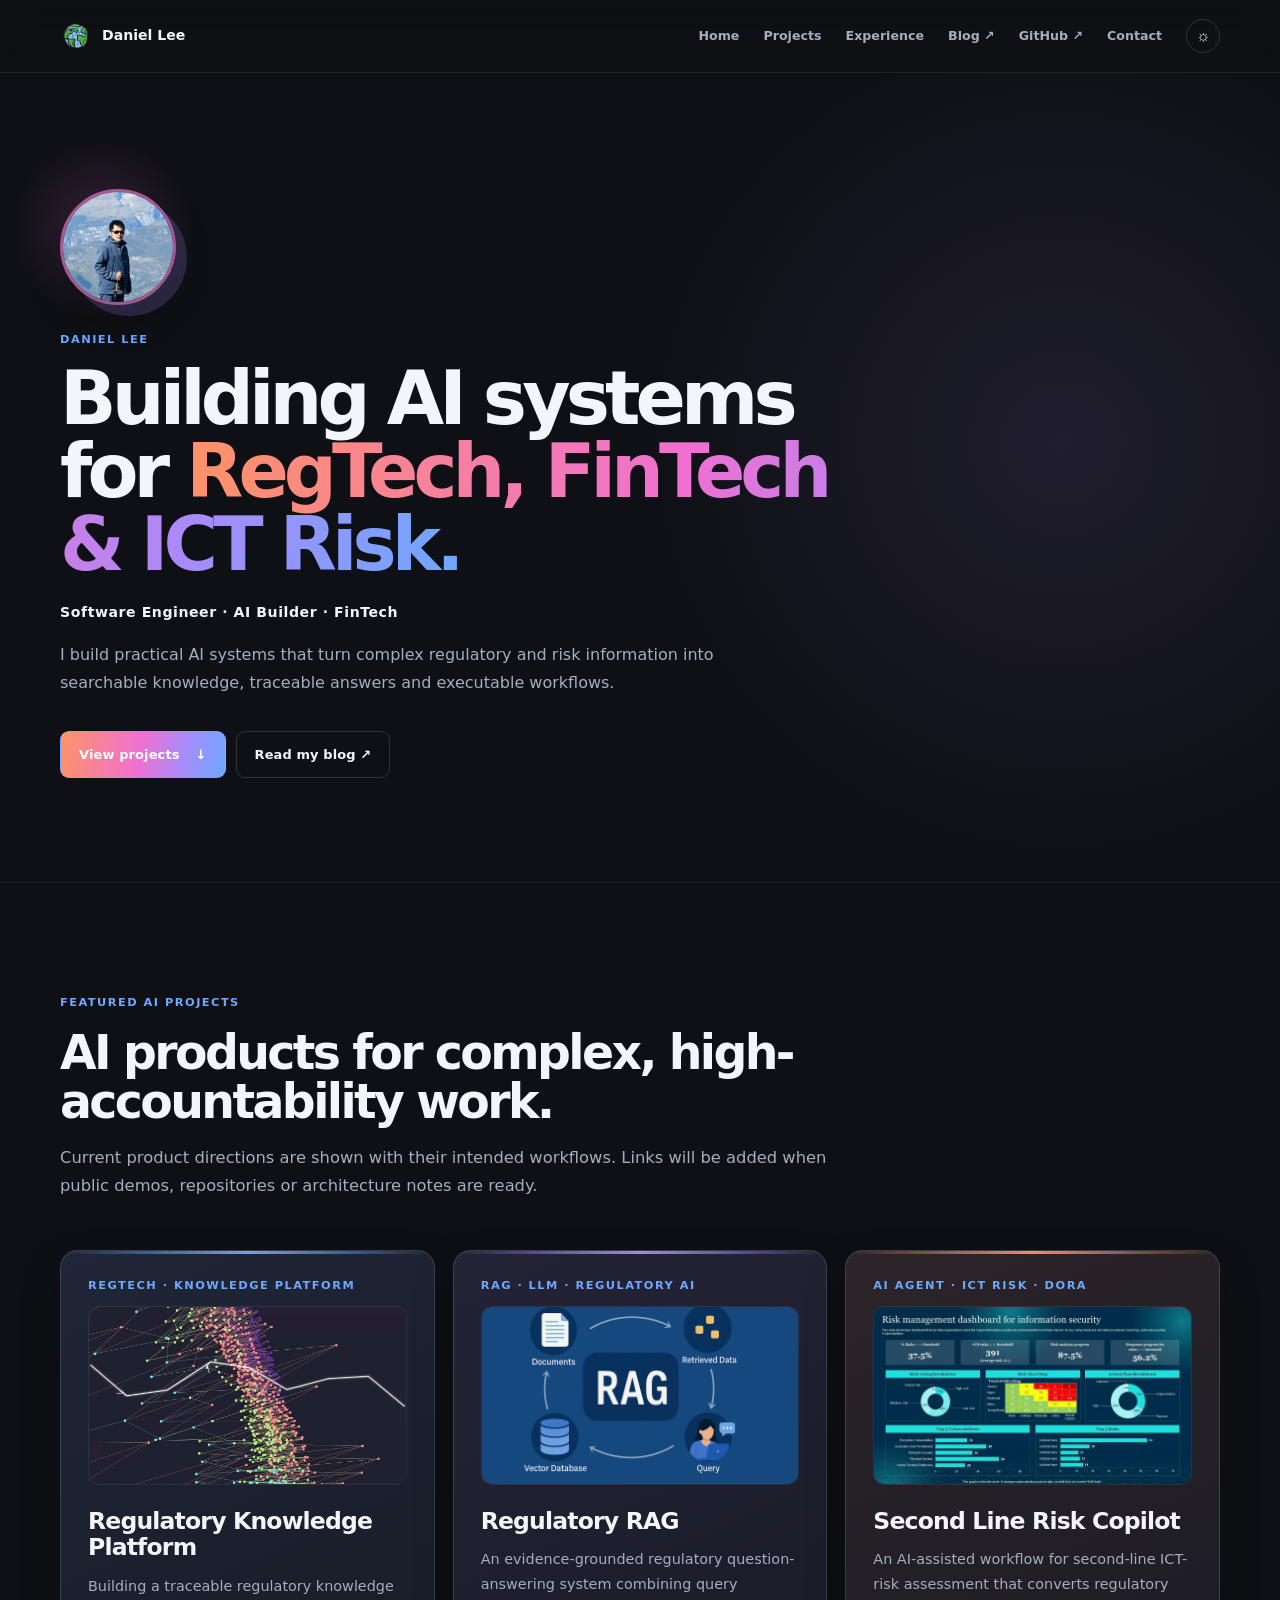
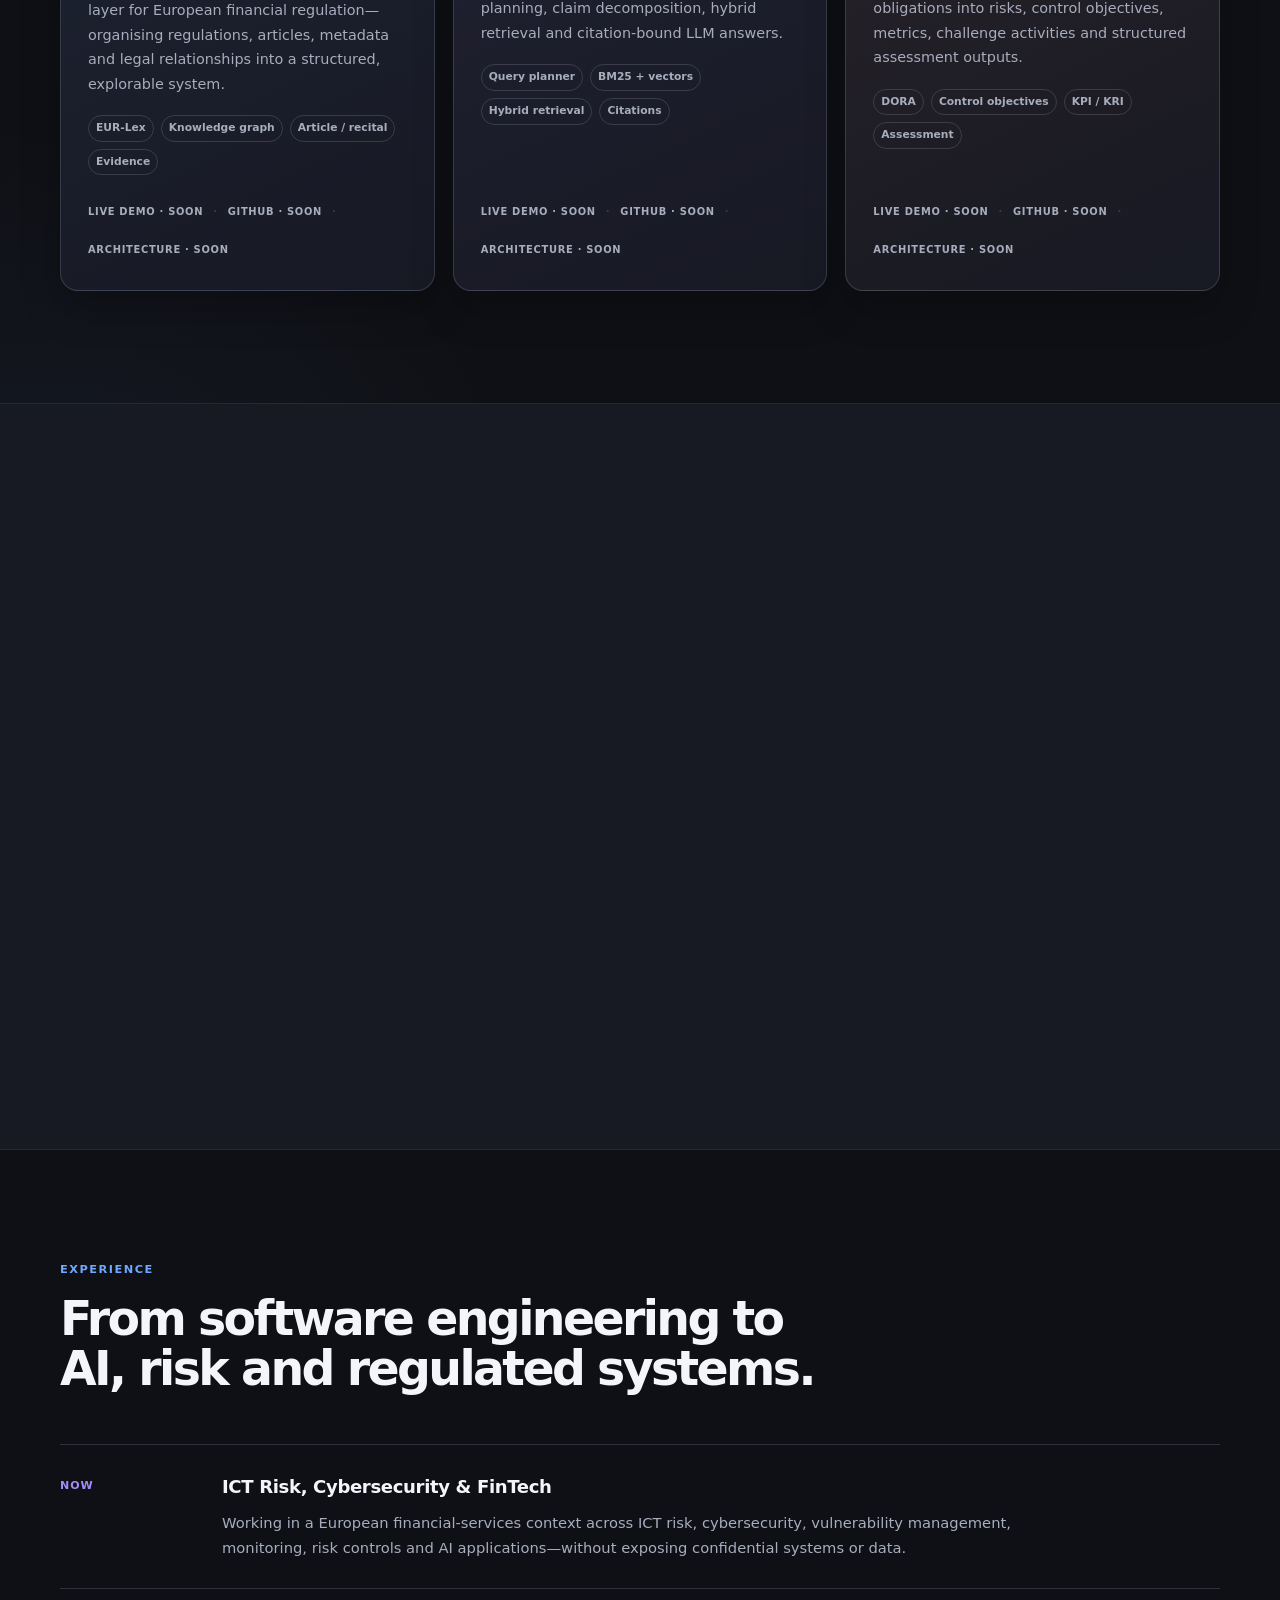
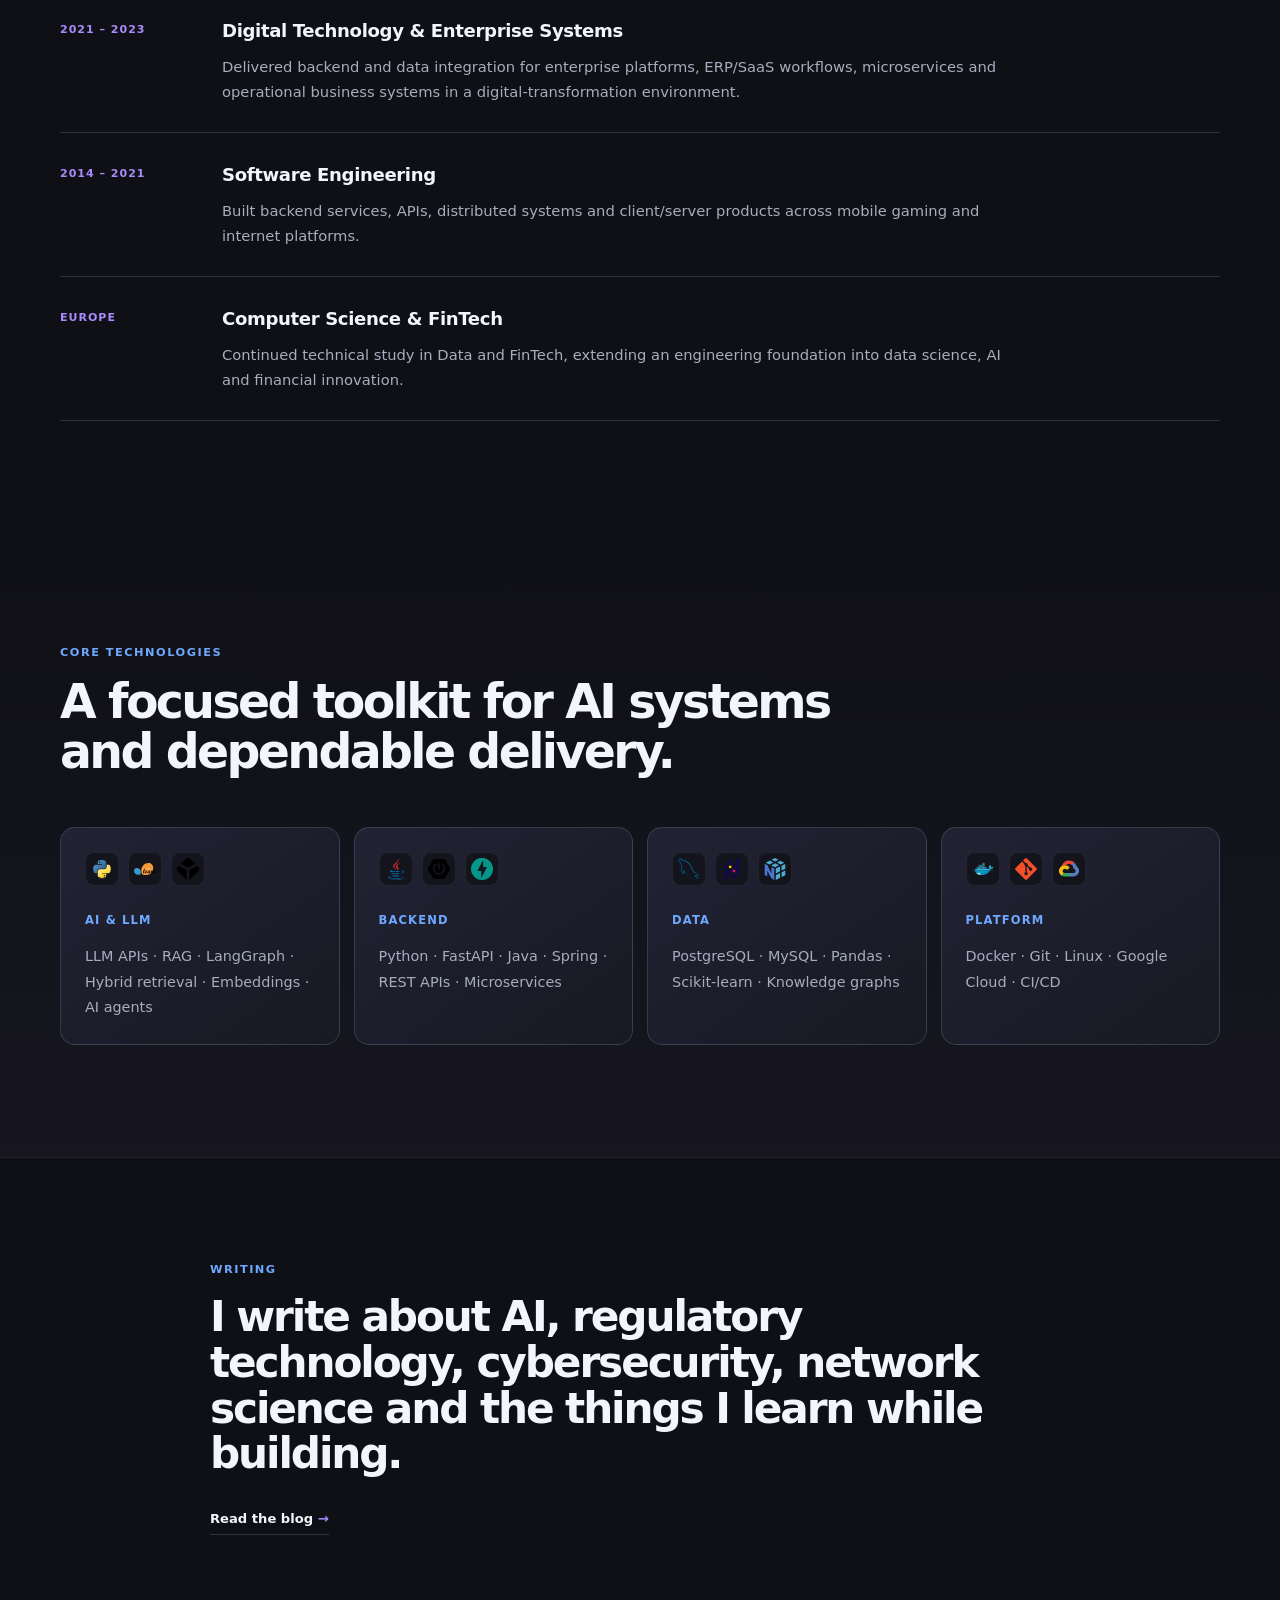
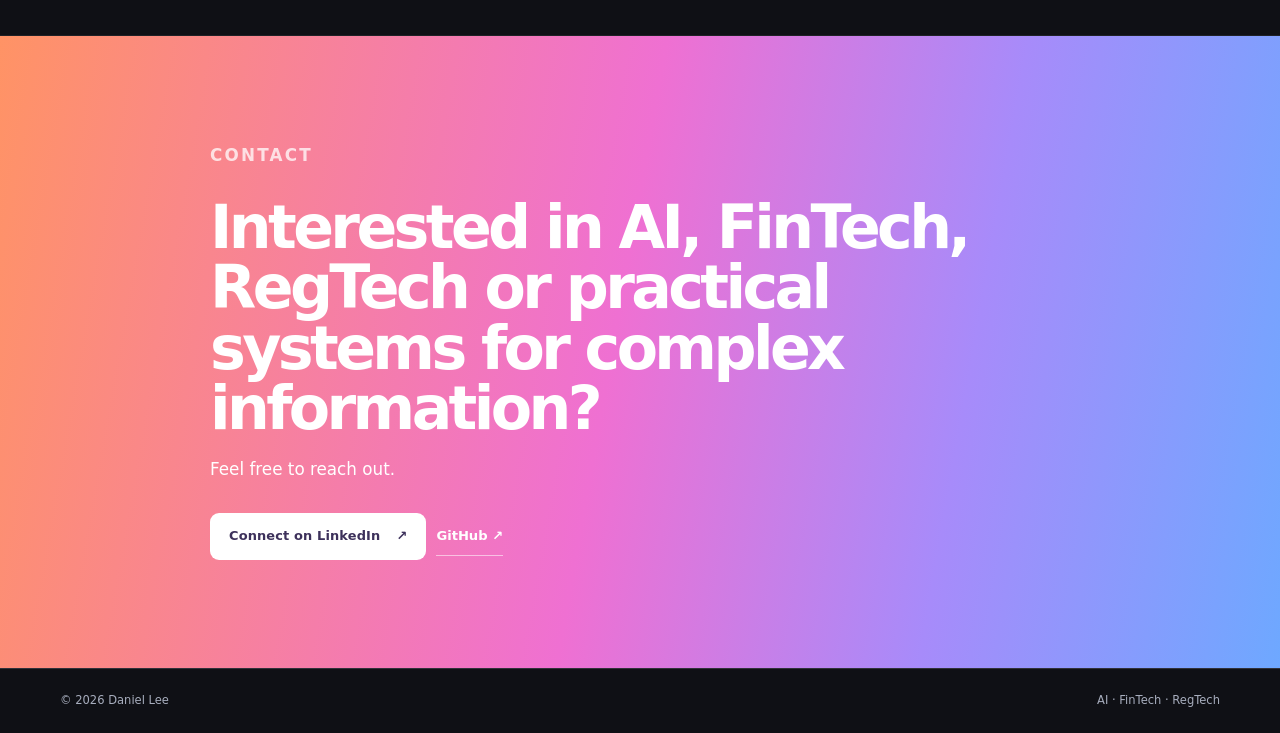
==== index.html @ 57fdf3f2 "init" ====
<!DOCTYPE html>
<html lang="en">
  <head>
    <meta charset="UTF-8" />
    <meta name="viewport" content="width=device-width, initial-scale=1.0" />
    <meta name="description" content="Daniel Lee is a software engineer building practical AI systems for FinTech, regulatory technology and ICT risk." />
    <meta property="og:title" content="Daniel Lee — AI · FinTech · RegTech" />
    <meta property="og:description" content="Practical AI systems, regulatory knowledge and ICT-risk workflows." />
    <meta property="og:type" content="website" />
    <title>Daniel Lee — AI · FinTech · RegTech</title>
    <link rel="stylesheet" href="style.css" />
  </head>
  <body>
    <header class="site-nav">
      <div class="container nav-inner">
        <a class="brand" href="#home" aria-label="Daniel Lee — home"><img src="assets/logo.svg" alt="Daniel Lee" /><span>Daniel Lee</span></a>
        <button class="nav-toggle" id="navToggle" aria-label="Toggle navigation" aria-expanded="false"><span></span><span></span><span></span></button>
        <nav class="site-links" id="siteNav" aria-label="Main navigation">
          <a href="#home">Home</a><a href="#projects">Projects</a><a href="#experience">Experience</a><a href="https://liyouqi.github.io/" target="_blank" rel="noopener">Blog ↗</a><a href="https://github.com/liyouqi" target="_blank" rel="noopener">GitHub ↗</a><a href="#contact">Contact</a>
        </nav>
        <button id="themeToggle" aria-label="Switch to light theme" title="Switch theme">☼</button>
      </div>
    </header>

    <main>
      <section id="home" class="hero section">
        <div class="container hero-grid reveal">
          <div class="hero-copy">
            <img class="profile-photo" src="assets/avatar.jpg" alt="Portrait of Daniel Lee" />
            <p class="eyebrow">Daniel Lee</p>
            <h1>Building AI systems for <span>RegTech, FinTech &amp; ICT Risk.</span></h1>
            <p class="hero-role">Software Engineer · AI Builder · FinTech</p>
            <p class="lede">I build practical AI systems that turn complex regulatory and risk information into searchable knowledge, traceable answers and executable workflows.</p>
            <div class="cta"><a class="btn primary" href="#projects">View projects <span>↓</span></a><a class="btn secondary" href="https://liyouqi.github.io/" target="_blank" rel="noopener">Read my blog ↗</a></div>
          </div>
        </div>
      </section>

      <section id="projects" class="section featured-section">
        <div class="container reveal">
          <div class="section-heading">
            <p class="kicker">Featured AI projects</p>
            <h2>AI products for complex, high-accountability work.</h2>
            <p>Current product directions are shown with their intended workflows. Links will be added when public demos, repositories or architecture notes are ready.</p>
          </div>
          <div class="featured-grid">
            <article class="feature-card platform-card">
              <div class="card-meta">RegTech · Knowledge platform</div>
              <img class="feature-cover" src="assets/projects/knowledgegraph1.jpg" alt="Network visualisation for a regulatory knowledge graph" />
              <h3>Regulatory Knowledge Platform</h3>
              <p>Building a traceable regulatory knowledge layer for European financial regulation—organising regulations, articles, metadata and legal relationships into a structured, explorable system.</p>
              <ul class="tag-list"><li>EUR-Lex</li><li>Knowledge graph</li><li>Article / recital</li><li>Evidence</li></ul>
              <div class="project-actions"><span class="project-button disabled">Live demo · soon</span><span class="project-button disabled">GitHub · soon</span><span class="project-button disabled">Architecture · soon</span></div>
            </article>
            <article class="feature-card rag-card">
              <div class="card-meta">RAG · LLM · Regulatory AI</div>
              <img class="feature-cover" src="assets/projects/rag.png" alt="Retrieval-augmented generation workflow" />
              <h3>Regulatory RAG</h3>
              <p>An evidence-grounded regulatory question-answering system combining query planning, claim decomposition, hybrid retrieval and citation-bound LLM answers.</p>
              <ul class="tag-list"><li>Query planner</li><li>BM25 + vectors</li><li>Hybrid retrieval</li><li>Citations</li></ul>
              <div class="project-actions"><span class="project-button disabled">Live demo · soon</span><span class="project-button disabled">GitHub · soon</span><span class="project-button disabled">Architecture · soon</span></div>
            </article>
            <article class="feature-card risk-card">
              <div class="card-meta">AI agent · ICT risk · DORA</div>
              <img class="feature-cover" src="assets/projects/security-agent.jpg" alt="Information-security risk management dashboard" />
              <h3>Second Line Risk Copilot</h3>
              <p>An AI-assisted workflow for second-line ICT-risk assessment that converts regulatory obligations into risks, control objectives, metrics, challenge activities and structured assessment outputs.</p>
              <ul class="tag-list"><li>DORA</li><li>Control objectives</li><li>KPI / KRI</li><li>Assessment</li></ul>
              <div class="project-actions"><span class="project-button disabled">Live demo · soon</span><span class="project-button disabled">GitHub · soon</span><span class="project-button disabled">Architecture · soon</span></div>
            </article>
          </div>
        </div>
      </section>

      <section id="research" class="section section-alt">
        <div class="container reveal">
          <div class="section-heading row-heading"><div><p class="kicker">Selected work &amp; research</p><h2>Earlier projects that show technical range.</h2></div><p>Research and engineering work across financial data, distributed systems and analytics.</p></div>
          <div class="research-grid">
            <article class="research-card"><img src="assets/projects/3-multiasset-cluster-centers.png" alt="Multi-asset market regime visualisation" /><div><p>Data mining</p><h3>Market Regime Identification</h3><a href="https://liyouqi.github.io/market-regime-identification/" target="_blank" rel="noopener">View project ↗</a></div></article>
            <article class="research-card"><img src="assets/projects/datamining.png" alt="Data-mining visualisation" /><div><p>Network analysis</p><h3>Ethereum Network Analysis</h3><a href="https://liyouqi.github.io/data%20mining/Ehtereum-Network-Analysis-01-introduction/" target="_blank" rel="noopener">View project ↗</a></div></article>
            <article class="research-card"><img src="assets/projects/microservices.png" alt="Diagram for a cyber-physical system" /><div><p>System design</p><h3>Cyber-Physical Systems</h3><a href="http://www.bhome.com.cn/en/manu/#industrial" target="_blank" rel="noopener">View reference ↗</a></div></article>
          </div>
        </div>
      </section>

      <section id="experience" class="section">
        <div class="container reveal">
          <div class="section-heading"><p class="kicker">Experience</p><h2>From software engineering to AI, risk and regulated systems.</h2></div>
          <div class="experience-list">
            <article class="experience-item"><span class="experience-period">Now</span><div><h3>ICT Risk, Cybersecurity &amp; FinTech</h3><p>Working in a European financial-services context across ICT risk, cybersecurity, vulnerability management, monitoring, risk controls and AI applications—without exposing confidential systems or data.</p></div></article>
            <article class="experience-item"><span class="experience-period">2021 – 2023</span><div><h3>Digital Technology &amp; Enterprise Systems</h3><p>Delivered backend and data integration for enterprise platforms, ERP/SaaS workflows, microservices and operational business systems in a digital-transformation environment.</p></div></article>
            <article class="experience-item"><span class="experience-period">2014 – 2021</span><div><h3>Software Engineering</h3><p>Built backend services, APIs, distributed systems and client/server products across mobile gaming and internet platforms.</p></div></article>
            <article class="experience-item"><span class="experience-period">Europe</span><div><h3>Computer Science &amp; FinTech</h3><p>Continued technical study in Data and FinTech, extending an engineering foundation into data science, AI and financial innovation.</p></div></article>
          </div>
        </div>
      </section>

      <section id="technologies" class="section technologies-section">
        <div class="container reveal">
          <div class="section-heading"><p class="kicker">Core technologies</p><h2>A focused toolkit for AI systems and dependable delivery.</h2></div>
          <div class="technology-grid">
            <article><div class="tech-icons"><img src="assets/icons/python.svg" alt="" /><img src="assets/icons/scikitlearn.svg" alt="" /><img src="assets/icons/blockchaindotcom.svg" alt="" /></div><h3>AI &amp; LLM</h3><p>LLM APIs · RAG · LangGraph · Hybrid retrieval · Embeddings · AI agents</p></article>
            <article><div class="tech-icons"><img src="assets/icons/java.svg" alt="" /><img src="assets/icons/springboot.svg" alt="" /><img src="assets/icons/fastapi.svg" alt="" /></div><h3>Backend</h3><p>Python · FastAPI · Java · Spring · REST APIs · Microservices</p></article>
            <article><div class="tech-icons"><img src="assets/icons/mysql.svg" alt="" /><img src="assets/icons/pandas.svg" alt="" /><img src="assets/icons/numpy.svg" alt="" /></div><h3>Data</h3><p>PostgreSQL · MySQL · Pandas · Scikit-learn · Knowledge graphs</p></article>
            <article><div class="tech-icons"><img src="assets/icons/docker.svg" alt="" /><img src="assets/icons/git.svg" alt="" /><img src="assets/icons/googlecloud.svg" alt="" /></div><h3>Platform</h3><p>Docker · Git · Linux · Google Cloud · CI/CD</p></article>
          </div>
        </div>
      </section>

      <section class="writing-section">
        <div class="container writing-inner reveal"><p class="kicker">Writing</p><h2>I write about AI, regulatory technology, cybersecurity, network science and the things I learn while building.</h2><a class="text-arrow" href="https://liyouqi.github.io/" target="_blank" rel="noopener">Read the blog <span>→</span></a></div>
      </section>

      <section id="contact" class="contact-section">
        <div class="container contact-inner reveal">
          <p class="kicker">Contact</p><h2>Interested in AI, FinTech, RegTech or practical systems for complex information?</h2><p>Feel free to reach out.</p>
          <div class="contact-actions"><a class="btn primary" href="https://www.linkedin.com/in/da-l-04901483" target="_blank" rel="noopener">Connect on LinkedIn <span>↗</span></a><a class="text-link" href="https://github.com/liyouqi" target="_blank" rel="noopener">GitHub <span>↗</span></a></div>
        </div>
      </section>
    </main>

    <footer class="site-footer"><div class="container"><span>© <span id="year"></span> Daniel Lee</span><span>AI · FinTech · RegTech</span></div></footer>
    <script src="script.js"></script>
  </body>
</html>
---- style.css ----
:root {
  --bg: #0f1015;
  --panel: #171923;
  --panel-raised: #1d2030;
  --ink: #f3f5fb;
  --muted: #a7adbd;
  --line: rgba(219, 225, 242, .16);
  --soft-line: rgba(219, 225, 242, .08);
  --blue: #6ea8ff;
  --purple: #a78bfa;
  --orange: #ff9365;
  --pink: #ef70d2;
  --gradient: linear-gradient(100deg, var(--orange), var(--pink) 48%, var(--purple) 74%, var(--blue));
  --shadow: 0 18px 40px rgba(0, 0, 0, .24);
}

:root.light {
  --bg: #f7f7fa;
  --panel: #fff;
  --panel-raised: #f1f3f8;
  --ink: #181a22;
  --muted: #5b6373;
  --line: rgba(24, 26, 34, .16);
  --soft-line: rgba(24, 26, 34, .08);
  --blue: #256fe0;
  --purple: #7657c8;
  --orange: #d7602d;
  --pink: #c145a4;
  --gradient: linear-gradient(100deg, var(--orange), var(--pink) 48%, var(--purple) 74%, var(--blue));
  --shadow: 0 18px 40px rgba(34, 41, 61, .08);
}

* { box-sizing: border-box; }
html { scroll-behavior: smooth; scroll-padding-top: 88px; }
body { margin: 0; background: radial-gradient(circle at 83% 8%, color-mix(in srgb, var(--purple) 11%, transparent), transparent 26rem), radial-gradient(circle at 4% 40%, color-mix(in srgb, var(--blue) 7%, transparent), transparent 31rem), var(--bg); color: var(--ink); font-family: Inter, ui-sans-serif, system-ui, -apple-system, BlinkMacSystemFont, "Segoe UI", sans-serif; line-height: 1.55; }
body, .site-nav, .feature-card, .research-card, .technology-grid article, .site-footer { transition: background-color .25s ease, color .25s ease, border-color .25s ease; }
a { color: inherit; }
img { display: block; max-width: 100%; }
h1, h2, h3, p { margin-top: 0; }
.container { width: min(1160px, calc(100% - 48px)); margin: 0 auto; }
.section { padding: 112px 0; }

.site-nav { position: sticky; top: 0; z-index: 10; border-bottom: 1px solid var(--soft-line); background: color-mix(in srgb, var(--bg) 88%, transparent); backdrop-filter: blur(16px); }
.nav-inner { display: flex; align-items: center; gap: 24px; min-height: 72px; }
.brand { display: inline-flex; align-items: center; gap: 10px; font-size: .88rem; font-weight: 800; text-decoration: none; white-space: nowrap; }
.brand img { width: 32px; height: 32px; border-radius: 8px; }
.site-links { display: flex; align-items: center; gap: 24px; margin-left: auto; }
.site-links a { color: var(--muted); font-size: .79rem; font-weight: 700; text-decoration: none; }
.site-links a:hover, .text-arrow:hover { color: var(--purple); }
#themeToggle, .nav-toggle { border: 1px solid var(--line); background: transparent; color: var(--ink); cursor: pointer; }
#themeToggle { width: 34px; height: 34px; border-radius: 50%; font-size: 1rem; }
.nav-toggle { display: none; width: 38px; height: 38px; padding: 8px; border-radius: 7px; }
.nav-toggle span { display: block; width: 20px; height: 1.5px; margin: 4px auto; background: currentColor; }

.hero { padding: 116px 0 104px; }
.hero-grid { display: grid; grid-template-columns: minmax(0, 860px); }
.hero-copy { position: relative; }
.hero-copy::before { position: absolute; top: -54px; left: -52px; width: 190px; height: 190px; border-radius: 50%; background: radial-gradient(circle, color-mix(in srgb, var(--pink) 19%, transparent), transparent 67%); content: ""; pointer-events: none; }
.profile-photo { position: relative; width: 116px; height: 116px; margin-bottom: 27px; border: 3px solid color-mix(in srgb, var(--pink) 58%, var(--line)); border-radius: 50%; object-fit: cover; box-shadow: 11px 11px 0 color-mix(in srgb, var(--purple) 19%, transparent), 0 14px 34px rgba(0, 0, 0, .28); }
.eyebrow, .kicker, .card-meta { color: var(--blue); font-size: .71rem; font-weight: 850; letter-spacing: .13em; line-height: 1.35; text-transform: uppercase; }
.eyebrow { margin-bottom: 16px; }
h1 { max-width: 780px; margin-bottom: 20px; font-size: clamp(3rem, 5.8vw, 5.8rem); letter-spacing: -.066em; line-height: .98; }
h1 span { background: var(--gradient); -webkit-background-clip: text; background-clip: text; color: transparent; }
.hero-role { margin-bottom: 18px; color: var(--ink); font-size: .88rem; font-weight: 760; letter-spacing: .04em; }
.lede { max-width: 680px; margin-bottom: 34px; color: var(--muted); font-size: clamp(1rem, 1.22vw, 1.16rem); line-height: 1.75; }
.cta, .contact-actions, .project-actions { display: flex; flex-wrap: wrap; align-items: center; gap: 10px; }
.btn { display: inline-flex; align-items: center; justify-content: center; gap: 16px; min-height: 47px; padding: 12px 18px; border: 1px solid transparent; border-radius: 9px; font-size: .81rem; font-weight: 800; letter-spacing: .01em; text-decoration: none; transition: transform .2s ease, box-shadow .2s ease; }
.btn:hover { transform: translateY(-2px); box-shadow: 0 10px 22px rgba(0, 0, 0, .18); }
.btn.primary { background: var(--gradient); color: #fff; }
.btn.secondary { border-color: var(--line); color: var(--ink); }

.featured-section { border-top: 1px solid var(--soft-line); }
.section-heading { max-width: 790px; margin-bottom: 50px; }
.section-heading .kicker { margin-bottom: 17px; }
.section-heading h2 { margin-bottom: 17px; font-size: clamp(2rem, 3.7vw, 3.5rem); letter-spacing: -.055em; line-height: 1.05; }
.section-heading > p:last-child { color: var(--muted); font-size: 1.02rem; line-height: 1.7; }
.featured-grid { display: grid; grid-template-columns: repeat(3, minmax(0, 1fr)); gap: 18px; }
.feature-card { --card-accent: var(--purple); position: relative; display: flex; flex-direction: column; min-height: 584px; overflow: hidden; padding: 27px; border: 1px solid var(--line); border-radius: 18px; background: linear-gradient(155deg, color-mix(in srgb, var(--panel) 91%, var(--card-accent) 9%), var(--panel)); box-shadow: var(--shadow); }
.feature-card::before { position: absolute; top: 0; right: 0; left: 0; height: 3px; background: linear-gradient(90deg, transparent, var(--card-accent), transparent); content: ""; opacity: .95; }
.feature-card:hover { border-color: color-mix(in srgb, var(--card-accent) 70%, var(--line)); }
.platform-card { --card-accent: var(--blue); } .rag-card { --card-accent: var(--purple); } .risk-card { --card-accent: var(--orange); }
.card-meta { margin-bottom: 13px; }
.feature-cover { width: 100%; aspect-ratio: 16 / 9; margin: 0 0 23px; border: 1px solid var(--soft-line); border-radius: 11px; object-fit: cover; }
.feature-card h3 { margin-bottom: 13px; font-size: 1.47rem; letter-spacing: -.035em; line-height: 1.12; }
.feature-card > p { margin-bottom: 19px; color: var(--muted); font-size: .9rem; line-height: 1.7; }
.tag-list { display: flex; flex-wrap: wrap; gap: 7px; margin: 0 0 23px; padding: 0; list-style: none; }
.tag-list li { padding: 4px 7px; border: 1px solid var(--line); border-radius: 999px; color: var(--muted); font-size: .67rem; font-weight: 700; }
.project-actions { margin-top: auto; }
.project-button { padding: 6px 0; color: var(--muted); font-size: .62rem; font-weight: 800; letter-spacing: .07em; text-transform: uppercase; }
.project-button:not(:last-child)::after { margin-left: 10px; color: var(--line); content: "·"; }
.project-button.disabled { cursor: default; }

.section-alt { border-top: 1px solid var(--soft-line); border-bottom: 1px solid var(--soft-line); background: var(--panel); }
.row-heading { display: flex; align-items: end; justify-content: space-between; gap: 44px; max-width: none; }
.row-heading > div { max-width: 720px; }
.row-heading > p { max-width: 260px; margin-bottom: 0; font-size: .9rem !important; }
.research-grid { display: grid; grid-template-columns: repeat(3, 1fr); gap: 17px; }
.research-card { overflow: hidden; border: 1px solid var(--line); border-radius: 14px; background: var(--bg); transition: transform .2s ease, border-color .2s ease; }
.research-card:hover { border-color: var(--purple); transform: translateY(-3px); }
.research-card img { width: 100%; height: 184px; border-bottom: 1px solid var(--line); object-fit: cover; filter: saturate(.86) contrast(1.03); }
.research-card > div { padding: 20px; }
.research-card p { margin-bottom: 8px; color: var(--blue); font-size: .66rem; font-weight: 800; letter-spacing: .1em; text-transform: uppercase; }
.research-card h3 { margin-bottom: 18px; font-size: 1.16rem; letter-spacing: -.025em; }
.research-card a { color: var(--ink); font-size: .76rem; font-weight: 800; text-decoration: none; }
.research-card a:hover { color: var(--purple); }

.experience-list { border-top: 1px solid var(--line); }
.experience-item { display: grid; grid-template-columns: 130px minmax(0, 1fr); gap: 32px; padding: 28px 0; border-bottom: 1px solid var(--line); }
.experience-period { padding-top: 4px; color: var(--purple); font-size: .69rem; font-weight: 850; letter-spacing: .09em; text-transform: uppercase; }
.experience-item h3 { margin-bottom: 9px; font-size: 1.13rem; letter-spacing: -.02em; }
.experience-item p { max-width: 800px; margin: 0; color: var(--muted); font-size: .92rem; line-height: 1.7; }

.technologies-section { background: linear-gradient(180deg, transparent, color-mix(in srgb, var(--purple) 5%, transparent)); }
.technology-grid { display: grid; grid-template-columns: repeat(4, 1fr); gap: 14px; }
.technology-grid article { min-height: 190px; padding: 24px; border: 1px solid var(--line); border-radius: 15px; background: linear-gradient(145deg, color-mix(in srgb, var(--panel) 92%, var(--purple) 8%), var(--panel)); }
.tech-icons { display: flex; gap: 9px; min-height: 38px; margin-bottom: 22px; }
.tech-icons img { width: 34px; height: 34px; padding: 5px; border: 1px solid var(--soft-line); border-radius: 9px; background: color-mix(in srgb, var(--bg) 70%, transparent); }
.technology-grid h3 { margin-bottom: 15px; color: var(--blue); font-size: .72rem; letter-spacing: .1em; text-transform: uppercase; }
.technology-grid p { margin: 0; color: var(--muted); font-size: .9rem; line-height: 1.75; }

.writing-section { padding: 104px 0; border-top: 1px solid var(--soft-line); border-bottom: 1px solid var(--soft-line); }
.writing-inner { max-width: 860px; }
.writing-inner .kicker { margin-bottom: 17px; }
.writing-inner h2 { max-width: 820px; margin-bottom: 29px; font-size: clamp(1.85rem, 3.3vw, 3.25rem); letter-spacing: -.05em; line-height: 1.08; }
.text-arrow, .text-link { font-size: .82rem; font-weight: 800; text-decoration: none; }
.text-arrow { border-bottom: 1px solid var(--line); padding-bottom: 8px; }
.text-arrow span { color: var(--purple); }

.contact-section { padding: 108px 0; background: var(--gradient); color: #fff; }
.contact-inner { max-width: 860px; }
.contact-inner .kicker { color: inherit; opacity: .75; }
.contact-inner h2 { max-width: 800px; margin-bottom: 18px; font-size: clamp(2.2rem, 4.7vw, 4.7rem); letter-spacing: -.06em; line-height: 1; }
.contact-inner > p { margin-bottom: 31px; font-size: 1.05rem; }
.contact-section .btn.primary { background: #fff; color: #3d315b; }
.contact-section .text-link { padding: 9px 0; border-bottom: 1px solid rgba(255, 255, 255, .55); }
.site-footer { padding: 23px 0; border-top: 1px solid var(--line); color: var(--muted); font-size: .72rem; }
.site-footer .container { display: flex; justify-content: space-between; gap: 16px; }
.reveal { opacity: 0; transform: translateY(18px); transition: opacity .55s ease, transform .55s ease; }
.reveal.is-visible { opacity: 1; transform: translateY(0); }

@media (max-width: 980px) {
  .hero-grid { grid-template-columns: 1fr; }
  .featured-grid { grid-template-columns: 1fr; }
  .feature-card { min-height: 0; }
  .technology-grid { grid-template-columns: repeat(2, 1fr); }
}

@media (max-width: 760px) {
  .container { width: min(100% - 36px, 1160px); }
  .section, .contact-section { padding: 78px 0; }
  .nav-inner { min-height: 64px; gap: 12px; }
  .brand span { display: none; }
  .nav-toggle { display: block; order: 2; margin-left: auto; }
  #themeToggle { order: 3; }
  .site-links { position: absolute; top: 64px; right: 0; left: 0; display: none; align-items: stretch; gap: 0; padding: 8px 18px 18px; border-bottom: 1px solid var(--line); background: var(--bg); }
  .site-links.open { display: flex; flex-direction: column; }
  .site-links a { padding: 12px 0; border-bottom: 1px solid var(--soft-line); }
  .hero { padding: 78px 0 72px; }
  h1 { font-size: clamp(2.7rem, 13vw, 4.5rem); }
  .row-heading { display: block; margin-bottom: 38px; }
  .row-heading > p { margin-top: 16px; }
  .research-grid { grid-template-columns: 1fr; }
  .research-card { display: grid; grid-template-columns: 150px 1fr; }
  .research-card img { height: 100%; min-height: 150px; border-right: 1px solid var(--line); border-bottom: 0; }
  .technology-grid { grid-template-columns: 1fr; }
  .technology-grid article { min-height: 0; }
  .experience-item { grid-template-columns: 1fr; gap: 8px; }
  .writing-section { padding: 76px 0; }
}

@media (max-width: 440px) {
  .feature-card { padding: 20px; }
  .research-card { display: block; }
  .research-card img { height: 190px; border-right: 0; border-bottom: 1px solid var(--line); }
  .site-footer .container { flex-direction: column; gap: 5px; }
}

@media (prefers-reduced-motion: reduce) {
  html { scroll-behavior: auto; }
  *, *::before, *::after { transition-duration: .01ms !important; animation-duration: .01ms !important; }
}
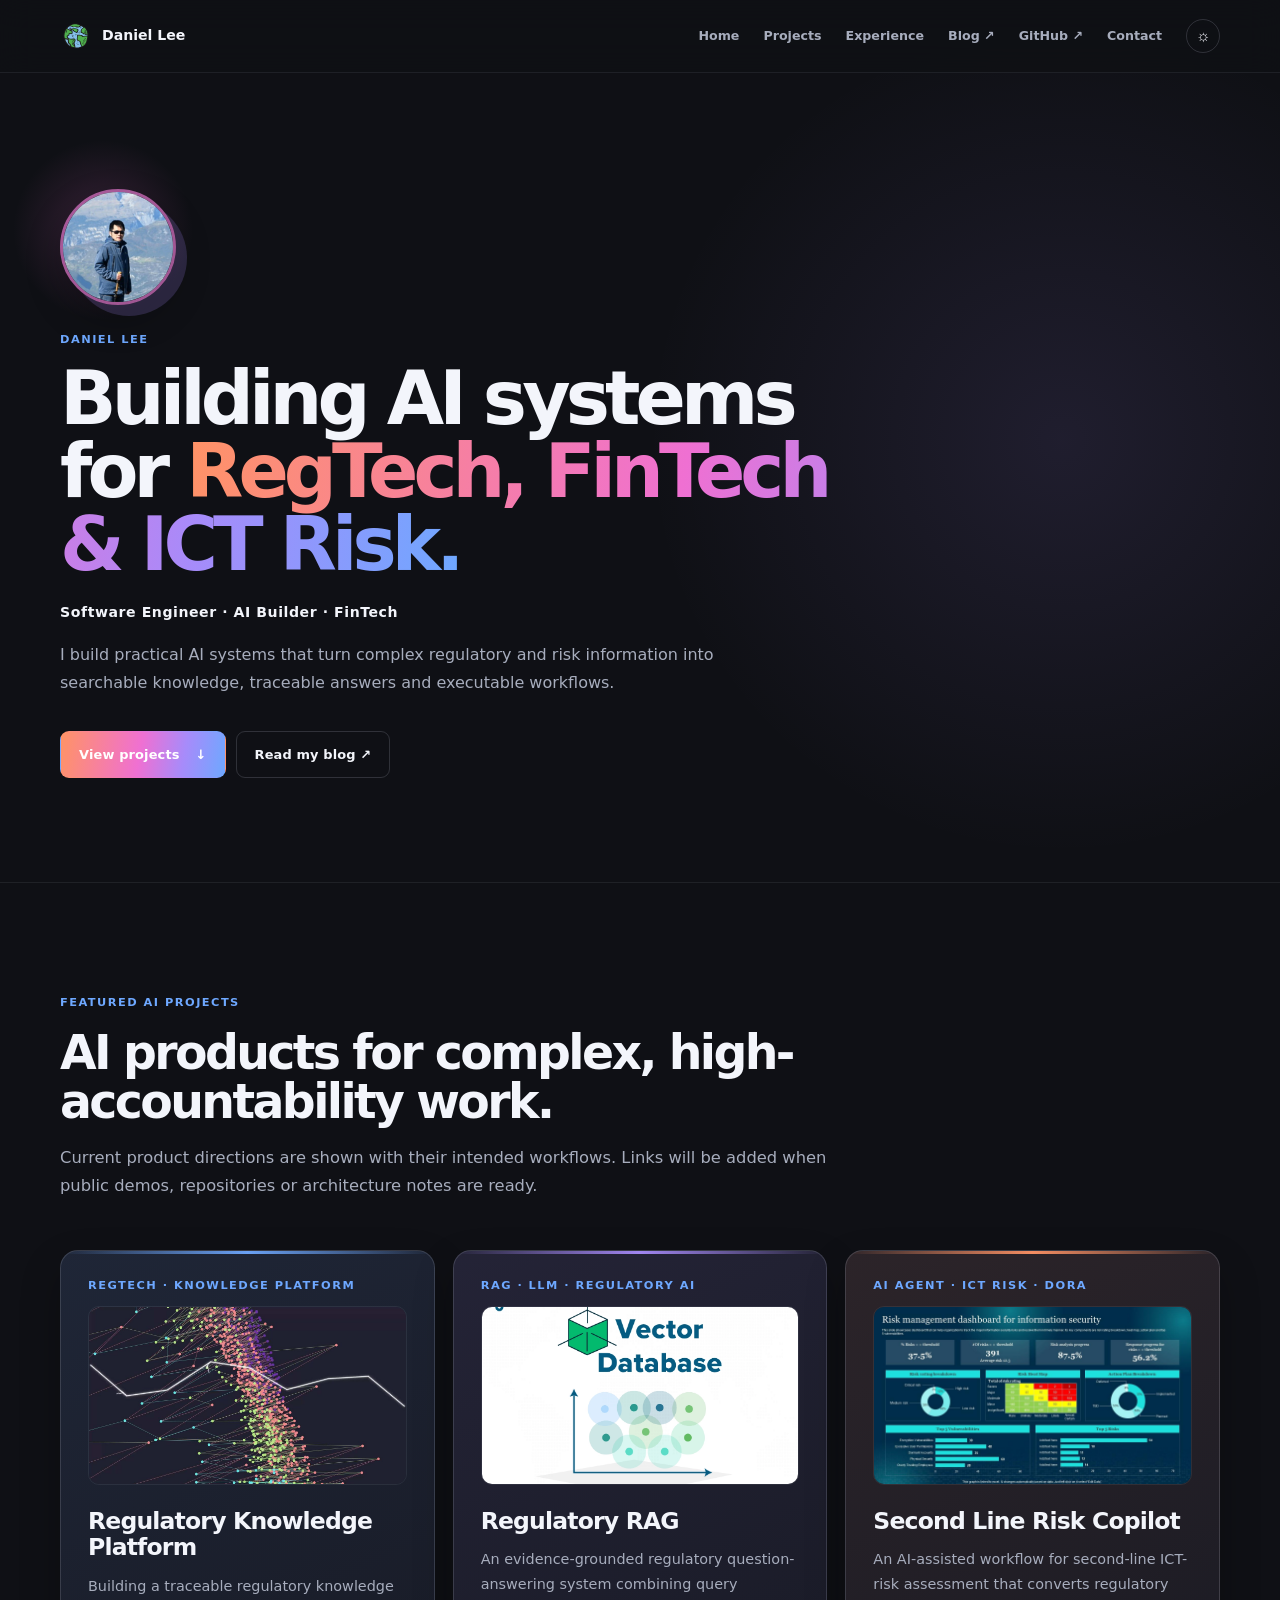
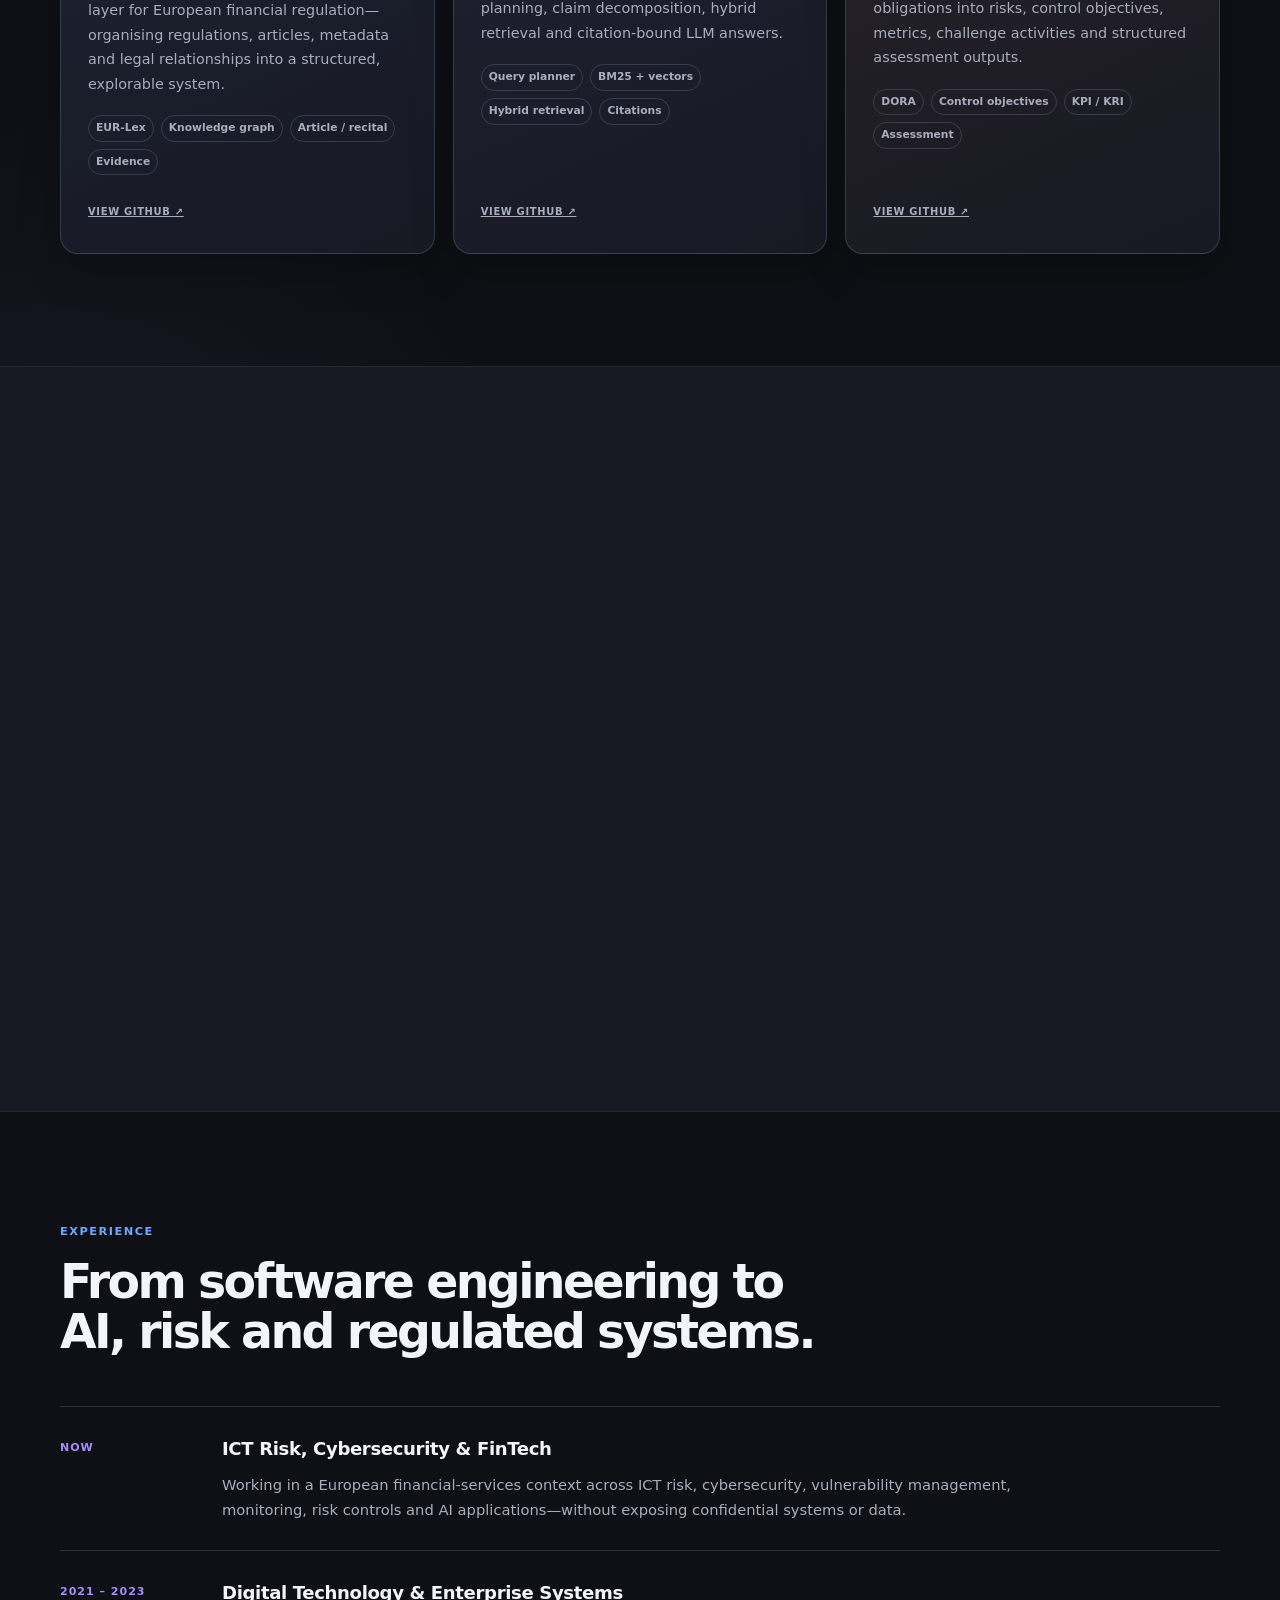
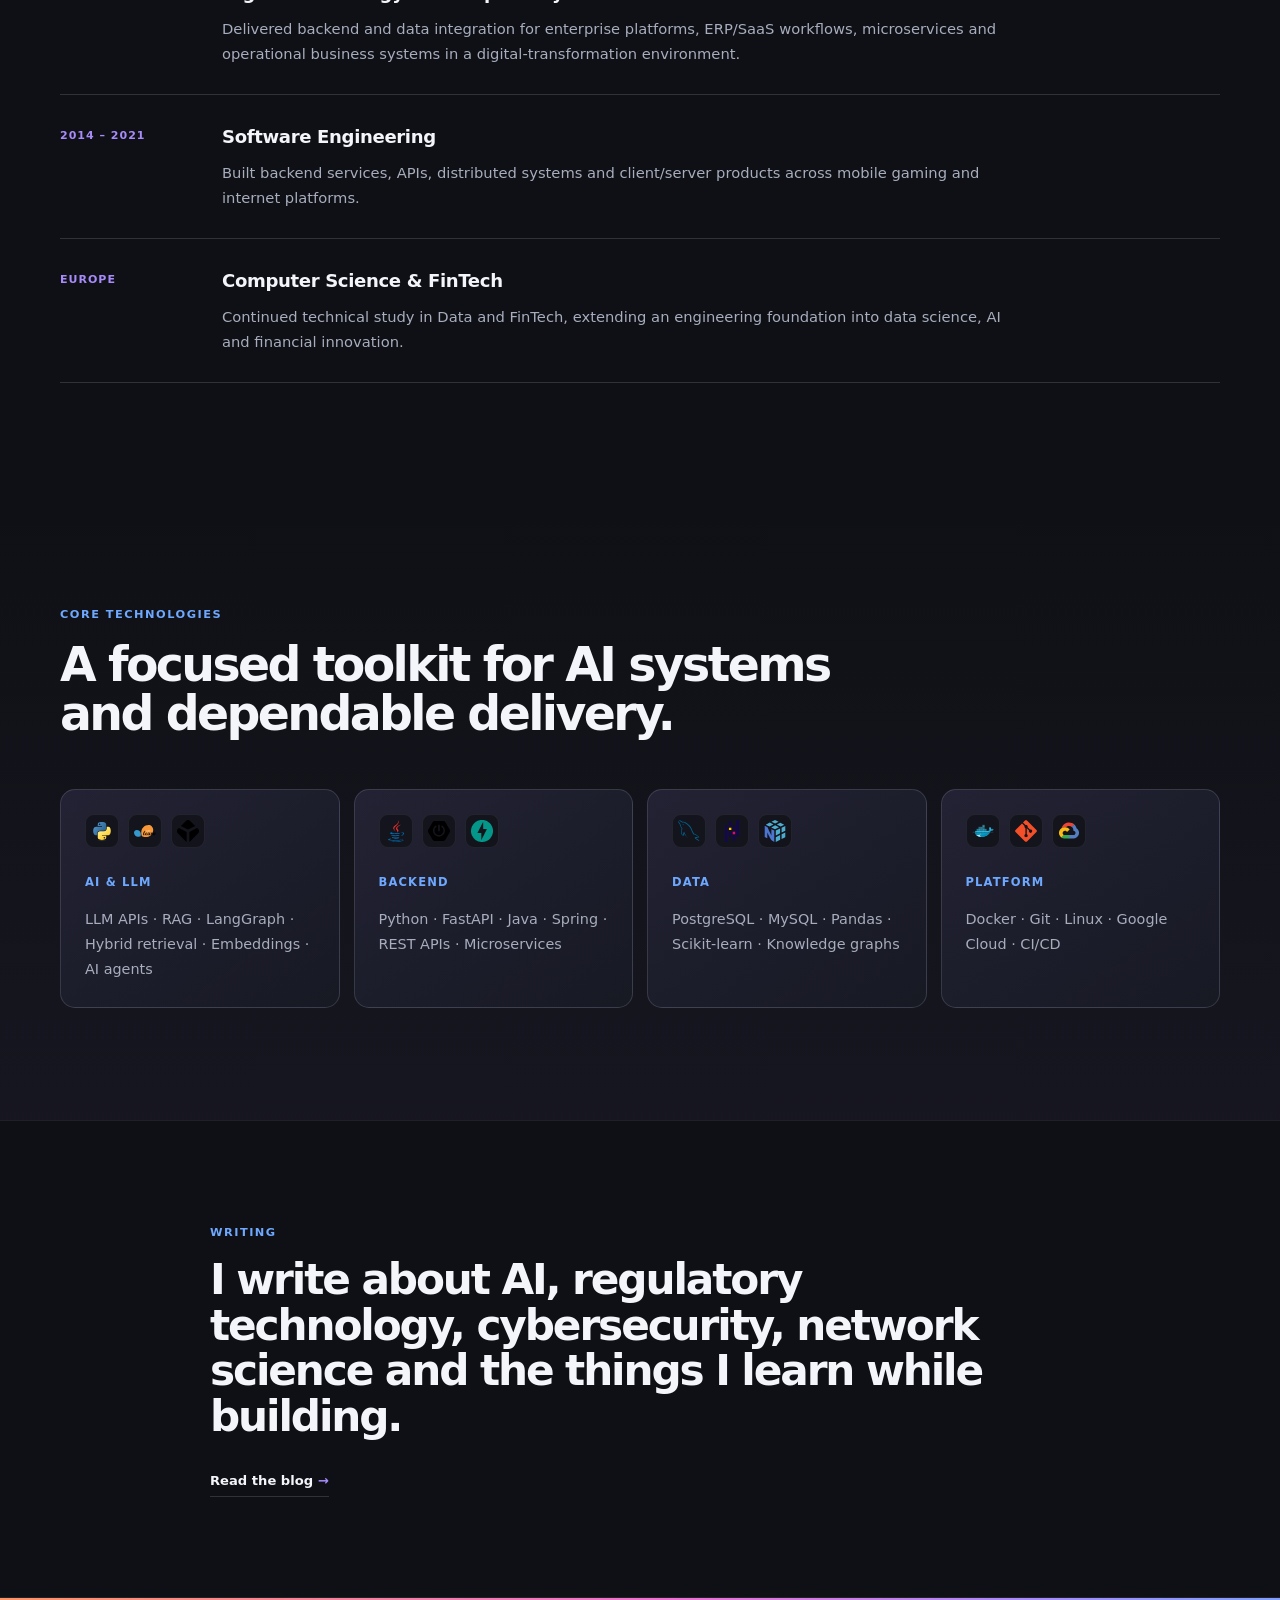
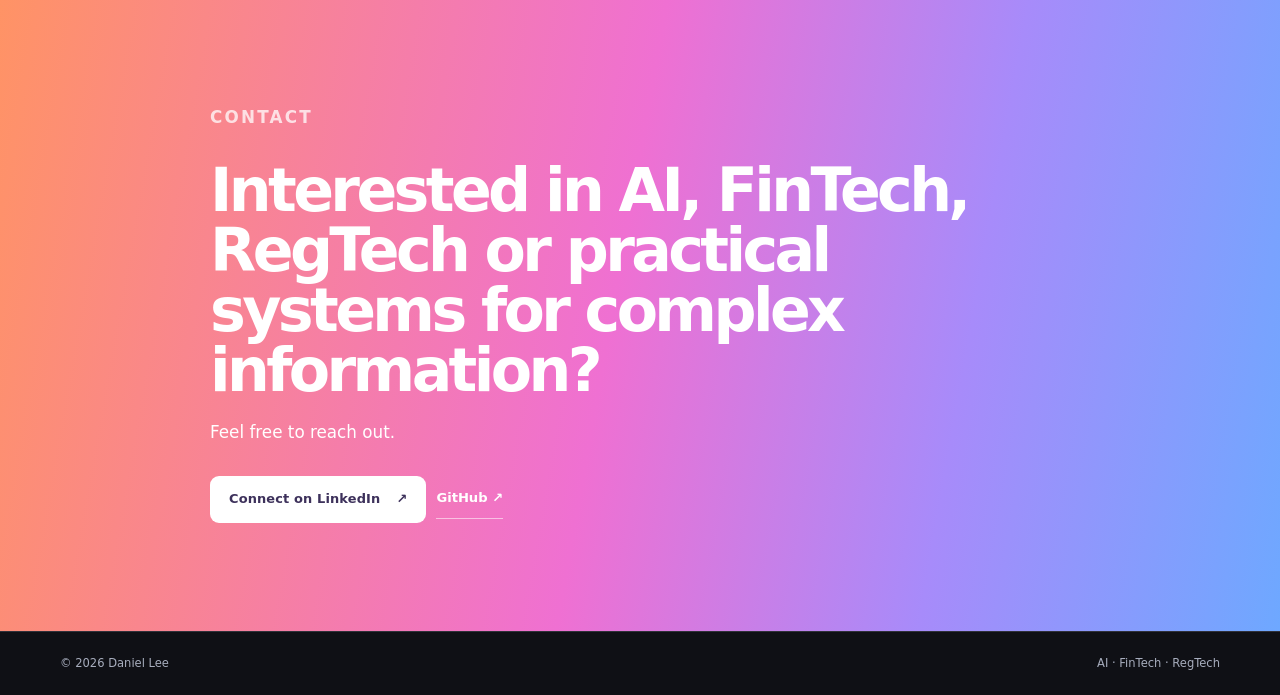
==== commit e376256a: "dev:adjust ui" ====
--- a/index.html
+++ b/index.html
@@ -50,15 +50,15 @@
               <h3>Regulatory Knowledge Platform</h3>
               <p>Building a traceable regulatory knowledge layer for European financial regulation—organising regulations, articles, metadata and legal relationships into a structured, explorable system.</p>
               <ul class="tag-list"><li>EUR-Lex</li><li>Knowledge graph</li><li>Article / recital</li><li>Evidence</li></ul>
-              <div class="project-actions"><span class="project-button disabled">Live demo · soon</span><span class="project-button disabled">GitHub · soon</span><span class="project-button disabled">Architecture · soon</span></div>
+              <div class="project-actions"><a class="project-button" href="https://github.com/liyouqi" target="_blank" rel="noopener">View GitHub ↗</a></div>
             </article>
             <article class="feature-card rag-card">
               <div class="card-meta">RAG · LLM · Regulatory AI</div>
-              <img class="feature-cover" src="assets/projects/rag.png" alt="Retrieval-augmented generation workflow" />
+              <img class="feature-cover" src="assets/projects/rag2.webp" alt="Retrieval-augmented generation workflow" />
               <h3>Regulatory RAG</h3>
               <p>An evidence-grounded regulatory question-answering system combining query planning, claim decomposition, hybrid retrieval and citation-bound LLM answers.</p>
               <ul class="tag-list"><li>Query planner</li><li>BM25 + vectors</li><li>Hybrid retrieval</li><li>Citations</li></ul>
-              <div class="project-actions"><span class="project-button disabled">Live demo · soon</span><span class="project-button disabled">GitHub · soon</span><span class="project-button disabled">Architecture · soon</span></div>
+              <div class="project-actions"><a class="project-button" href="https://github.com/liyouqi" target="_blank" rel="noopener">View GitHub ↗</a></div>
             </article>
             <article class="feature-card risk-card">
               <div class="card-meta">AI agent · ICT risk · DORA</div>
@@ -66,7 +66,7 @@
               <h3>Second Line Risk Copilot</h3>
               <p>An AI-assisted workflow for second-line ICT-risk assessment that converts regulatory obligations into risks, control objectives, metrics, challenge activities and structured assessment outputs.</p>
               <ul class="tag-list"><li>DORA</li><li>Control objectives</li><li>KPI / KRI</li><li>Assessment</li></ul>
-              <div class="project-actions"><span class="project-button disabled">Live demo · soon</span><span class="project-button disabled">GitHub · soon</span><span class="project-button disabled">Architecture · soon</span></div>
+              <div class="project-actions"><a class="project-button" href="https://github.com/liyouqi" target="_blank" rel="noopener">View GitHub ↗</a></div>
             </article>
           </div>
         </div>
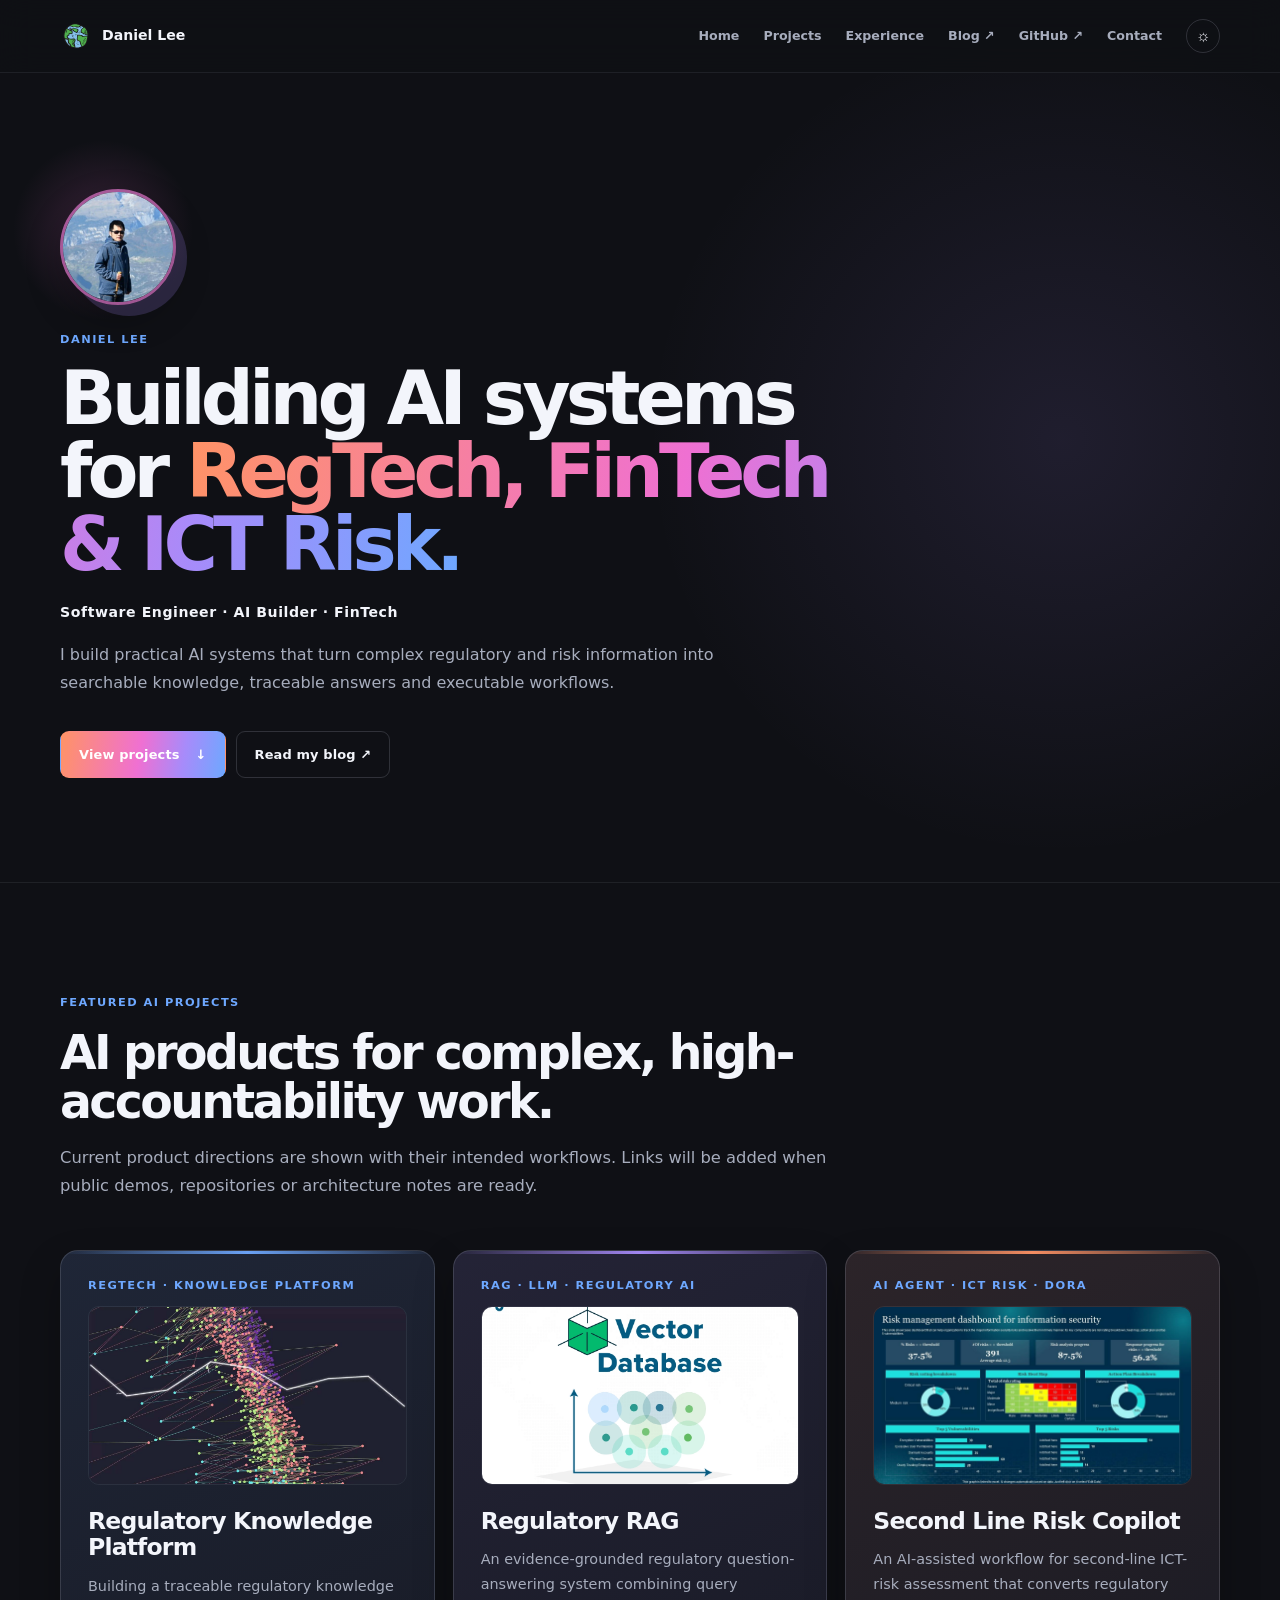
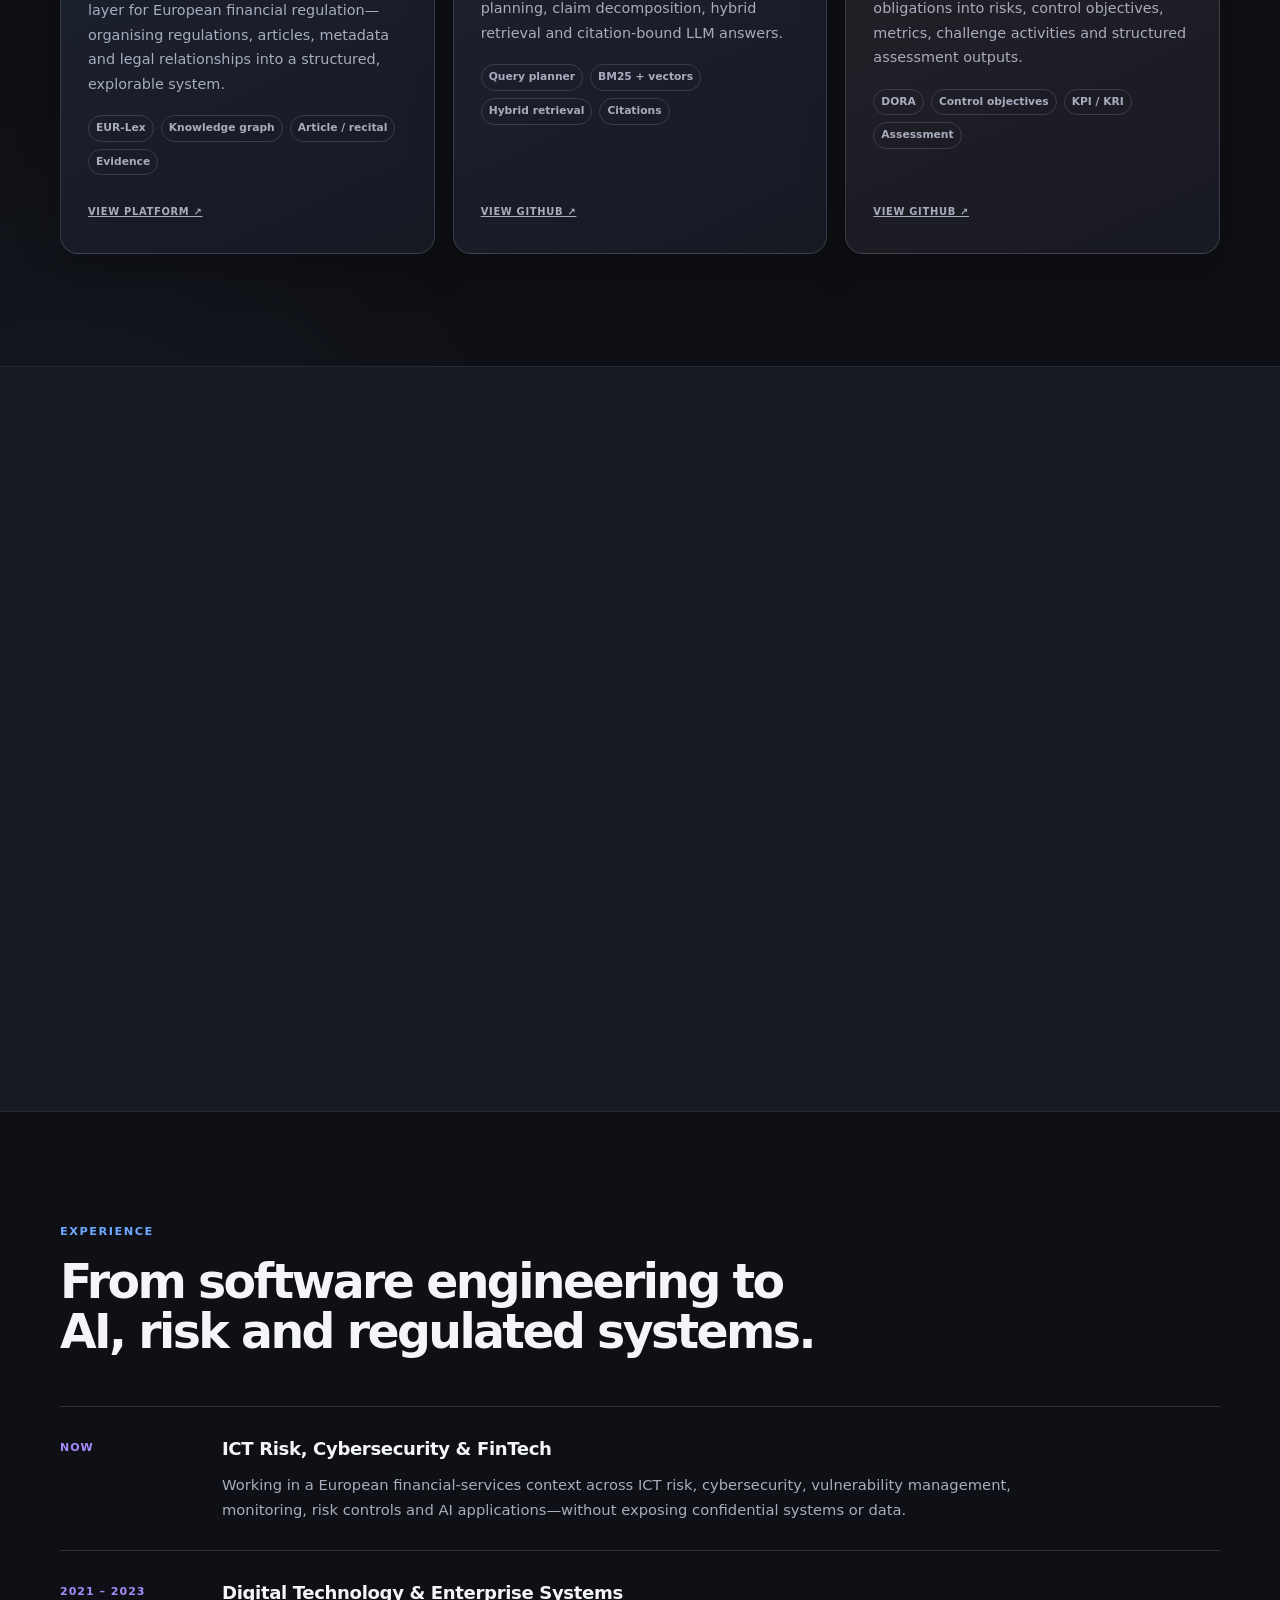
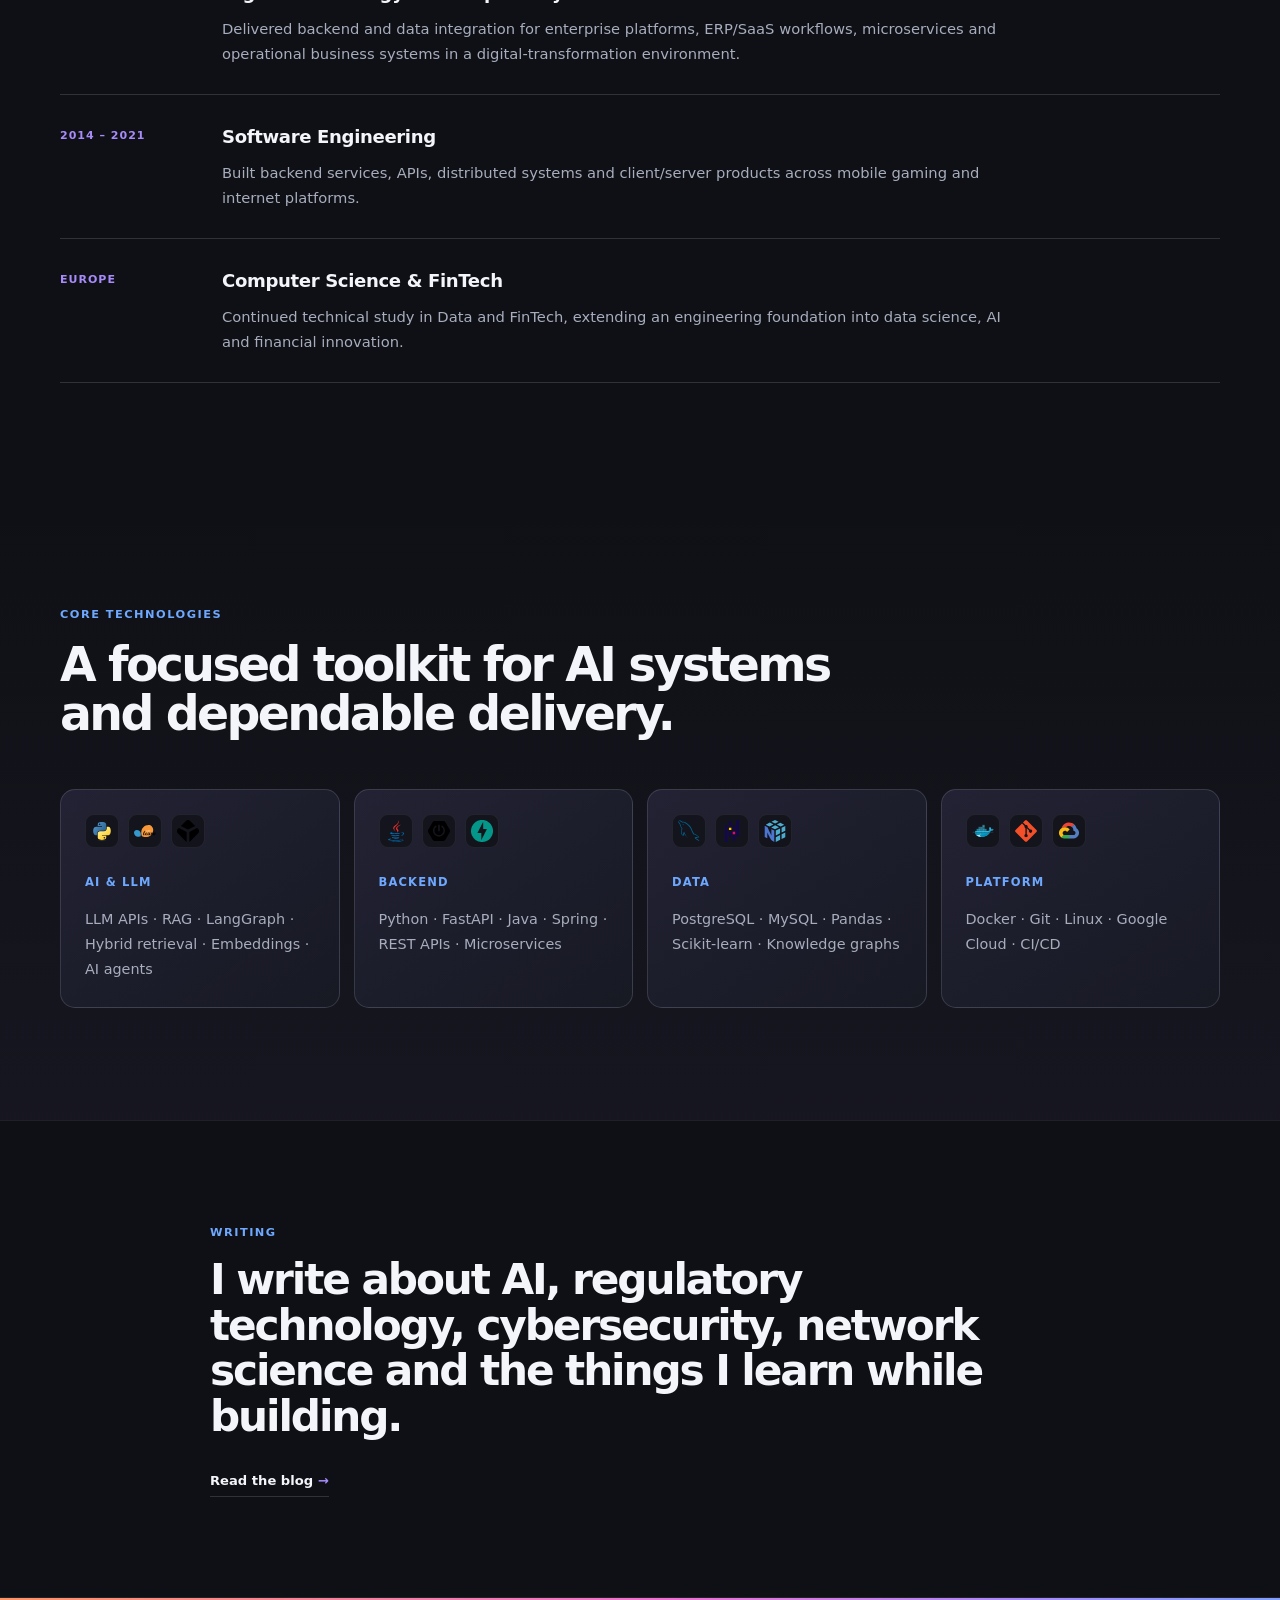
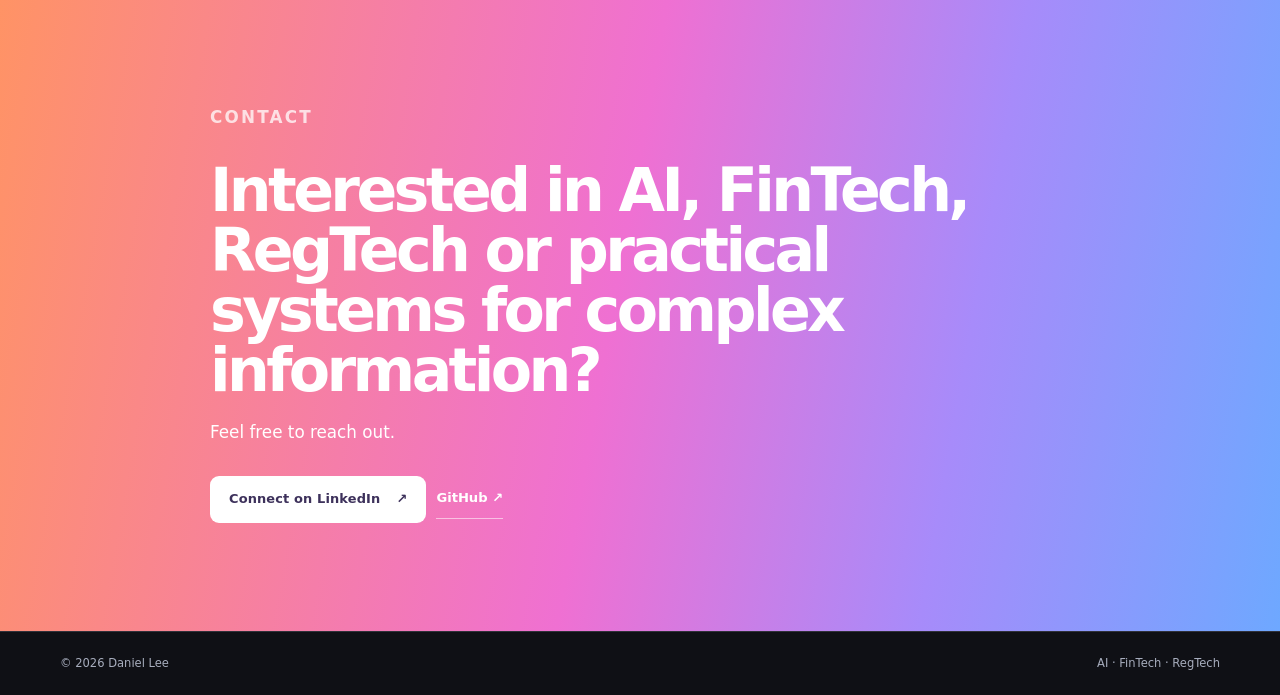
==== commit 25ce1527: "dev:adjust ui" ====
--- a/index.html
+++ b/index.html
@@ -50,7 +50,7 @@
               <h3>Regulatory Knowledge Platform</h3>
               <p>Building a traceable regulatory knowledge layer for European financial regulation—organising regulations, articles, metadata and legal relationships into a structured, explorable system.</p>
               <ul class="tag-list"><li>EUR-Lex</li><li>Knowledge graph</li><li>Article / recital</li><li>Evidence</li></ul>
-              <div class="project-actions"><a class="project-button" href="https://github.com/liyouqi" target="_blank" rel="noopener">View GitHub ↗</a></div>
+              <div class="project-actions"><a class="project-button" href="https://platform.lida.today" target="_blank" rel="noopener">View Platform ↗</a></div>
             </article>
             <article class="feature-card rag-card">
               <div class="card-meta">RAG · LLM · Regulatory AI</div>
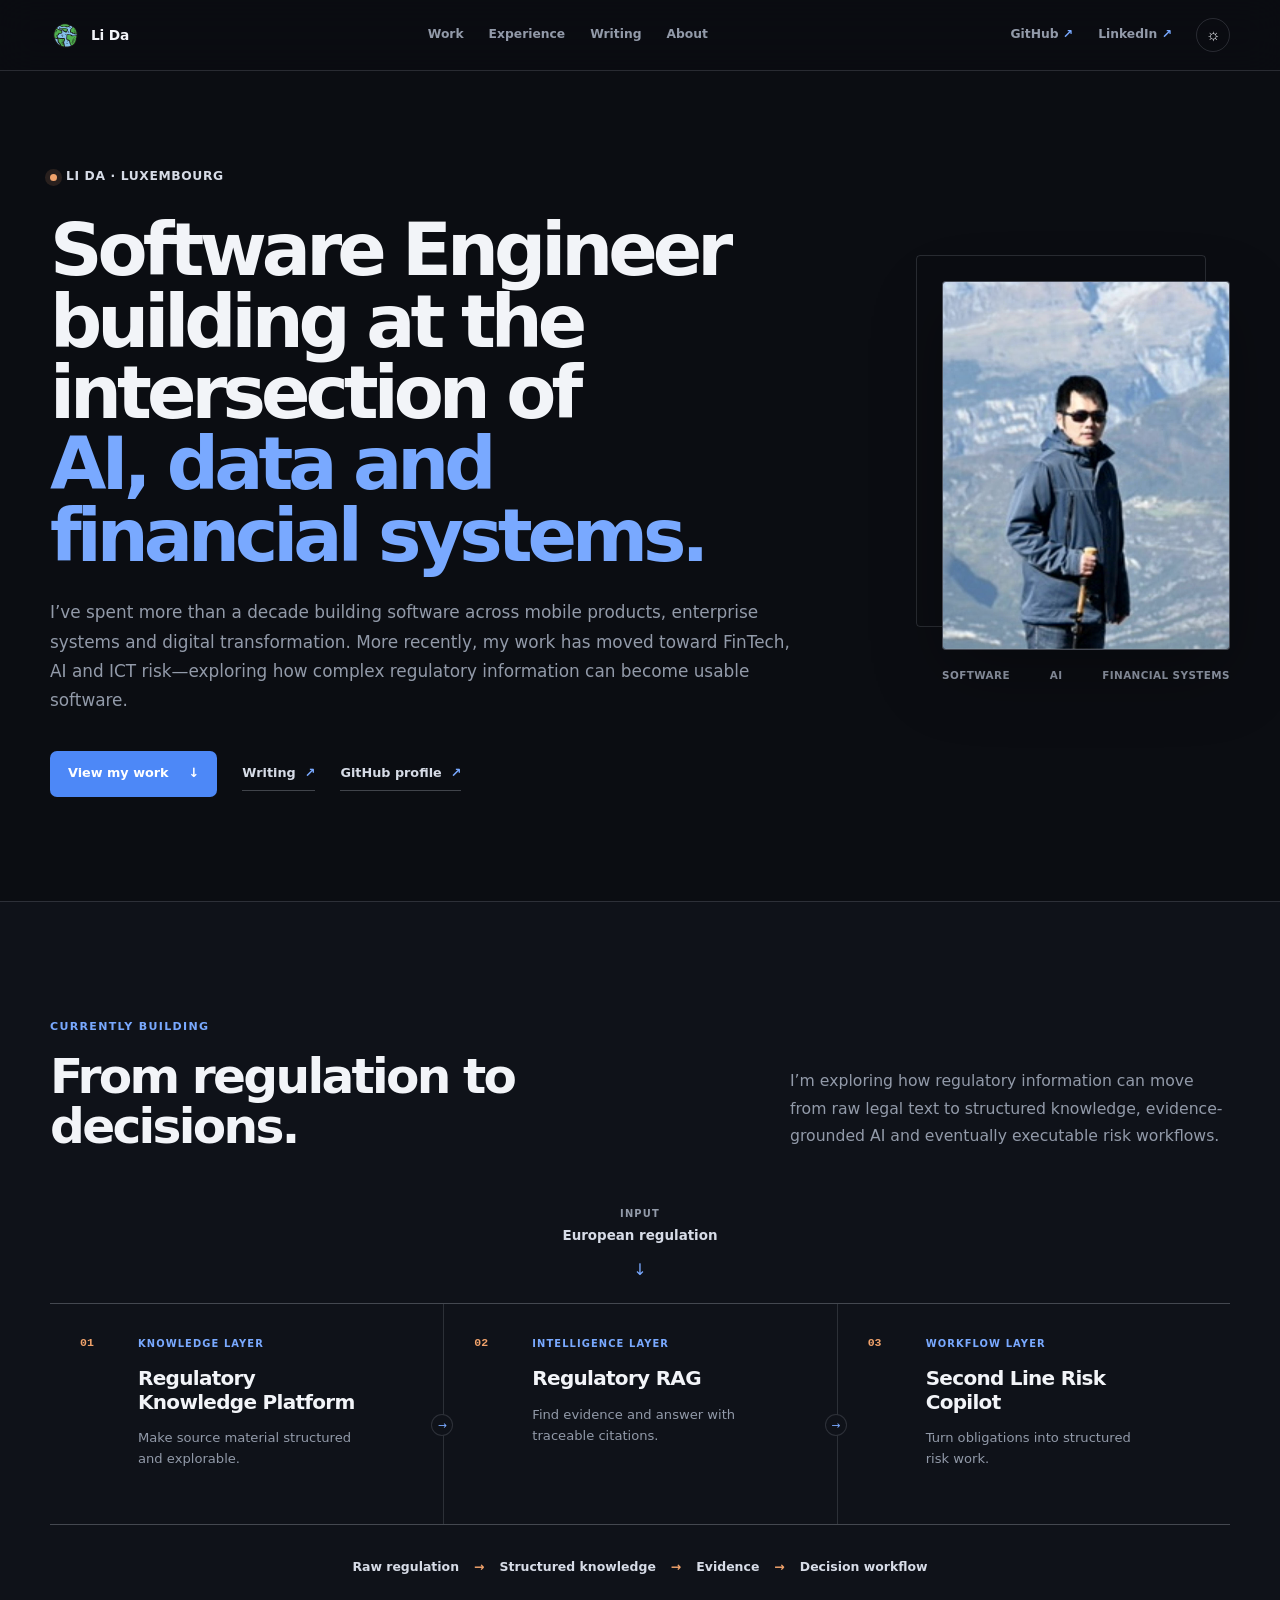
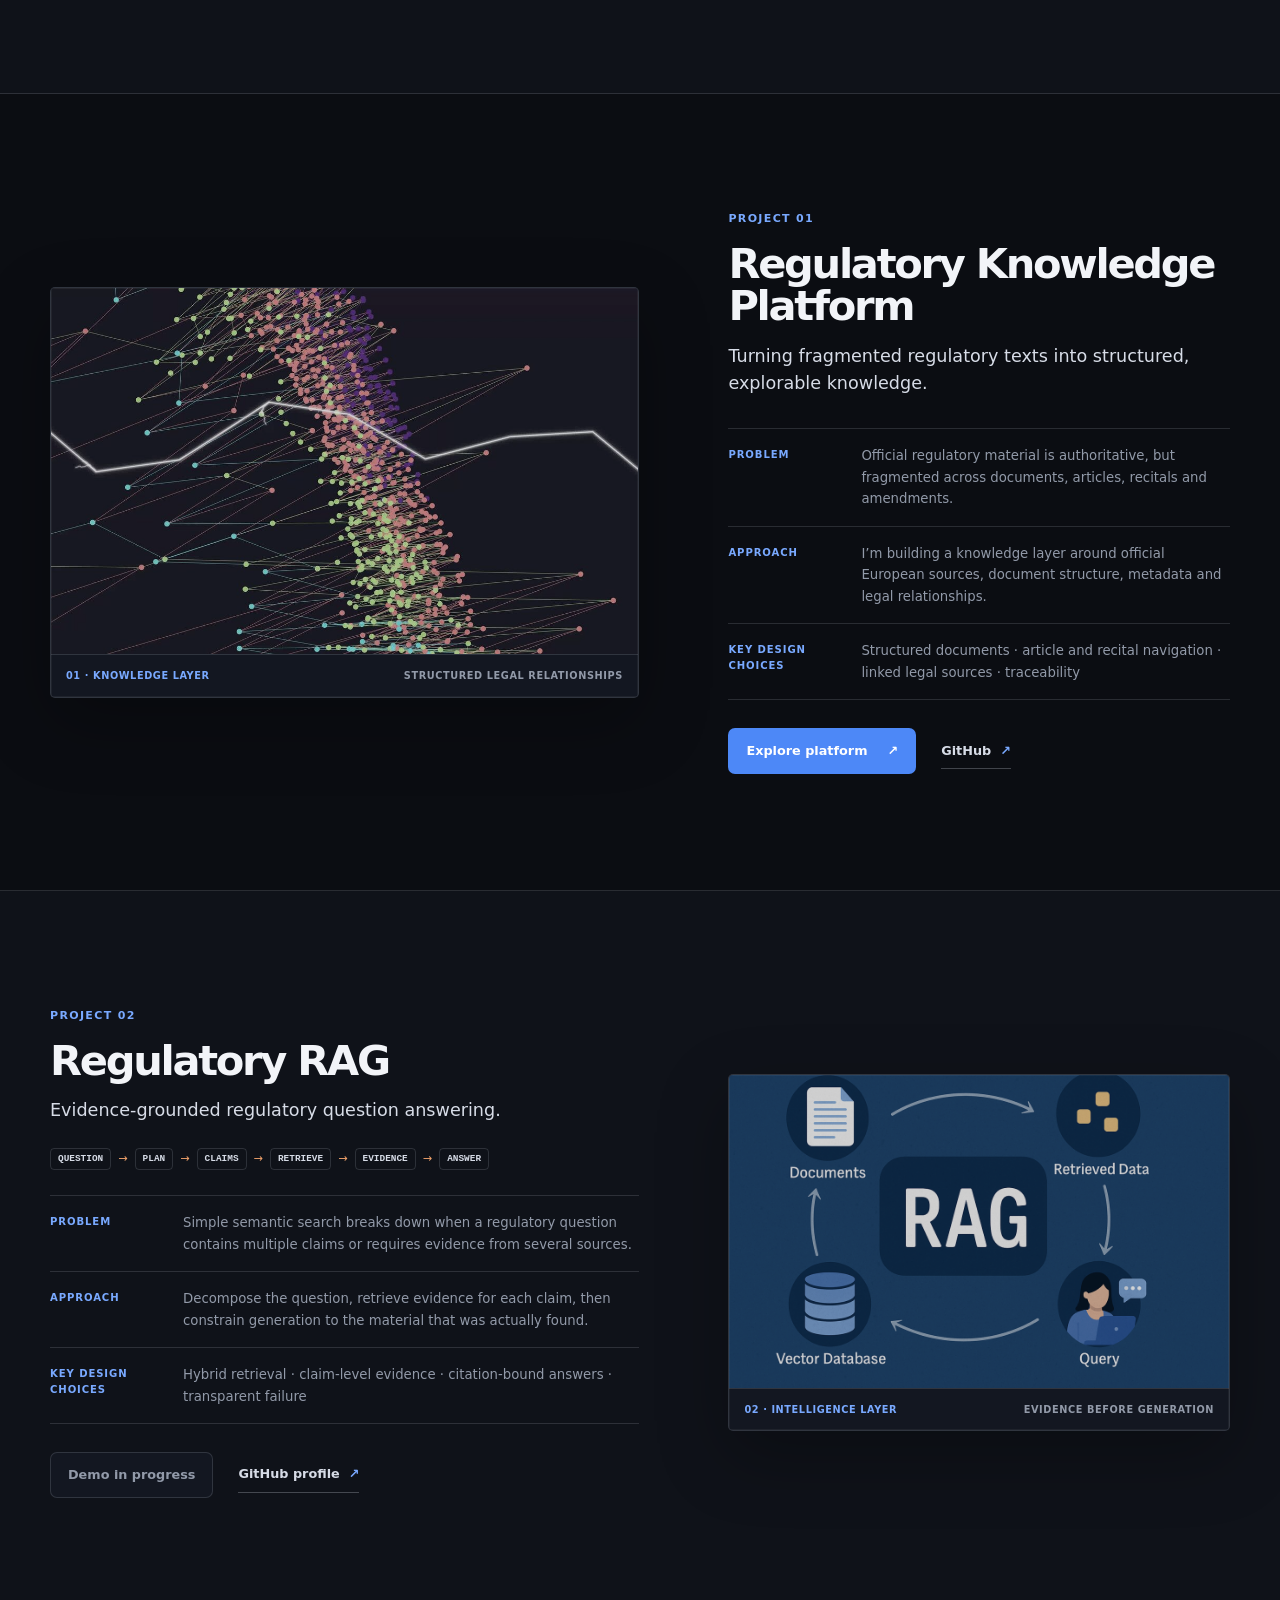
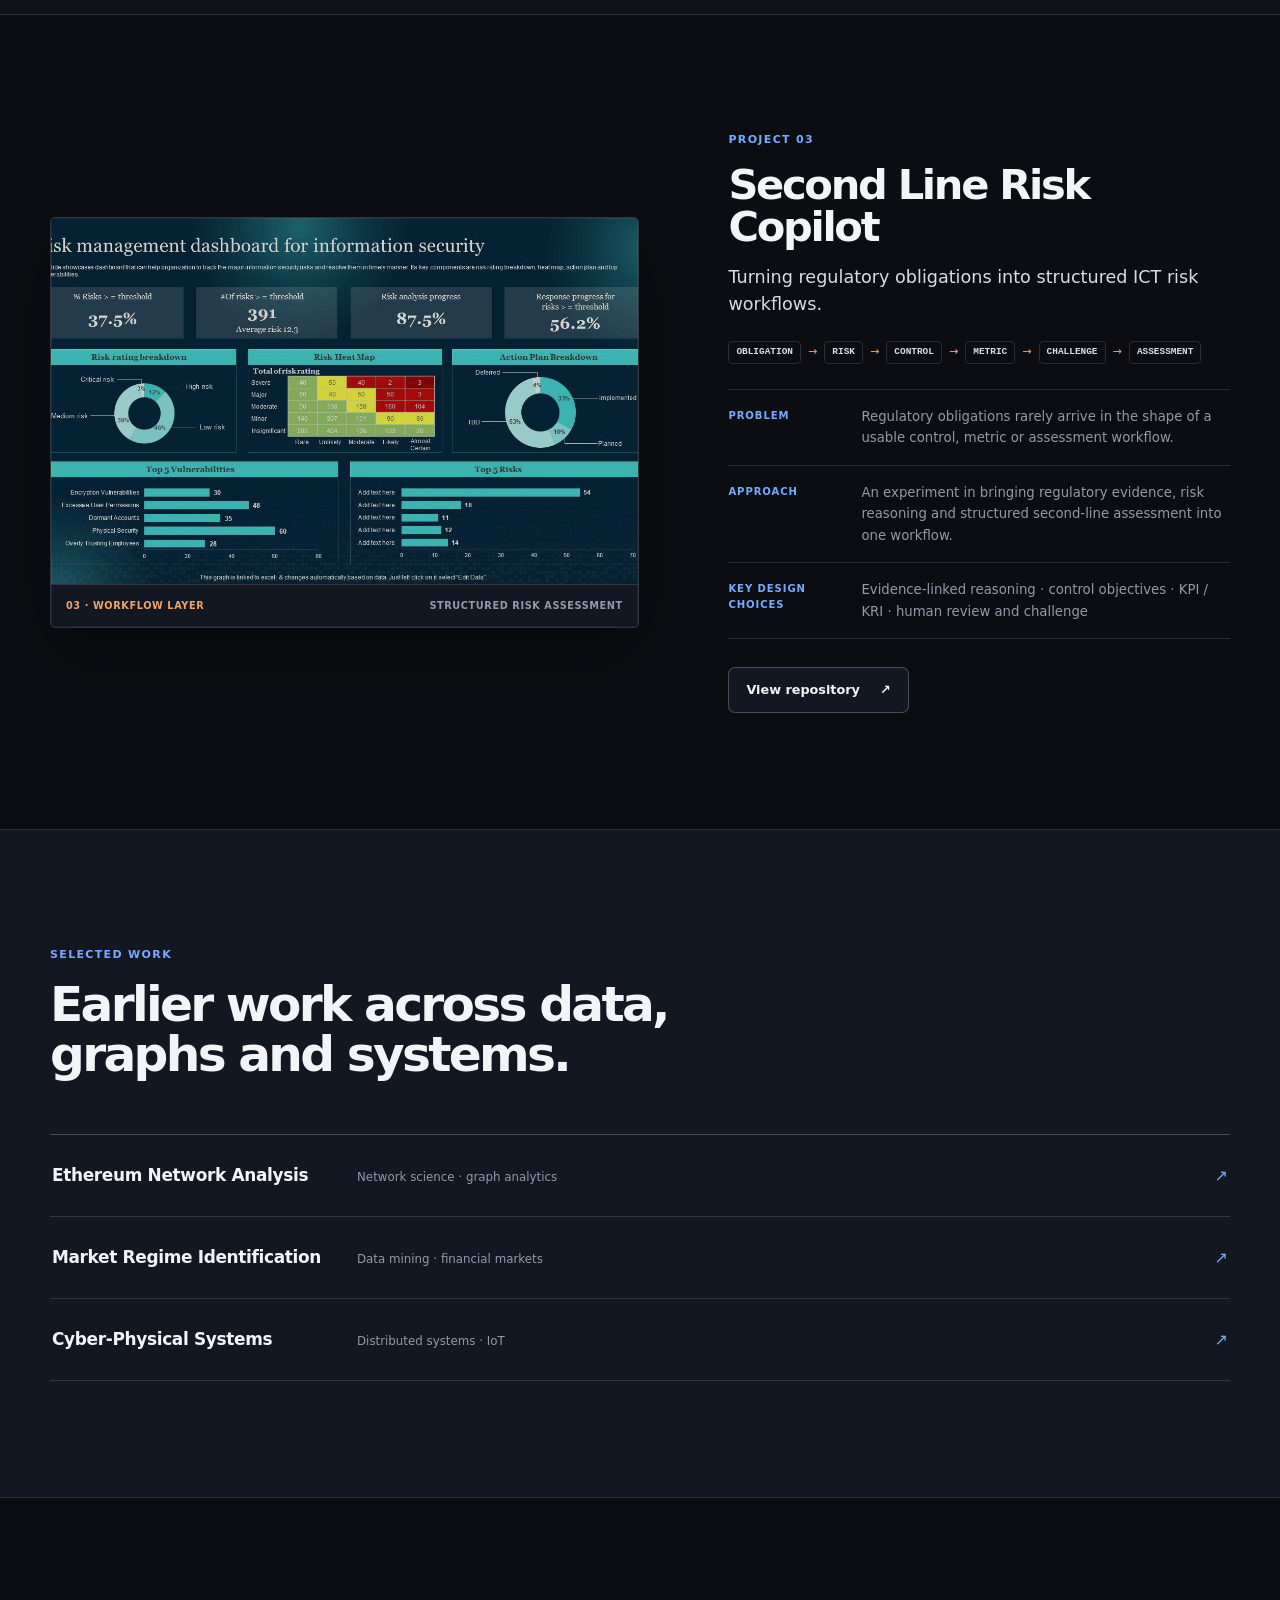
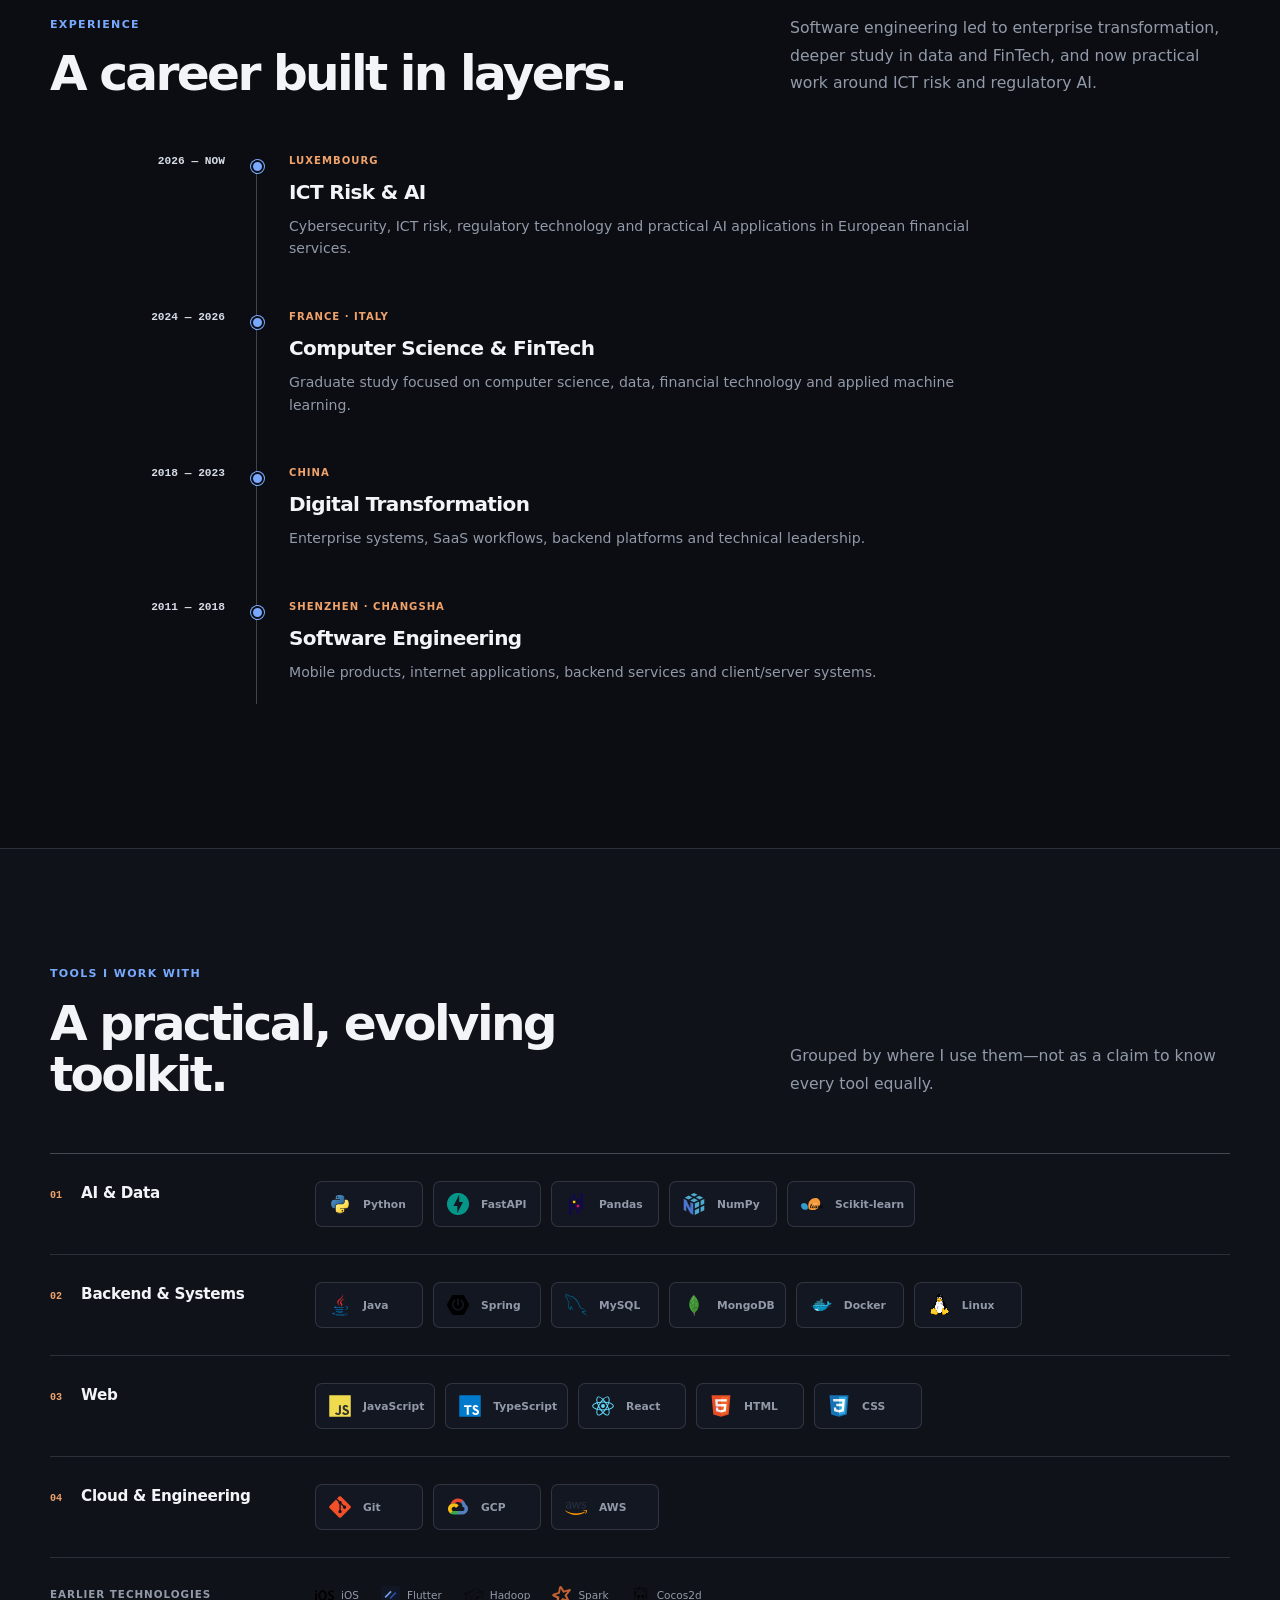
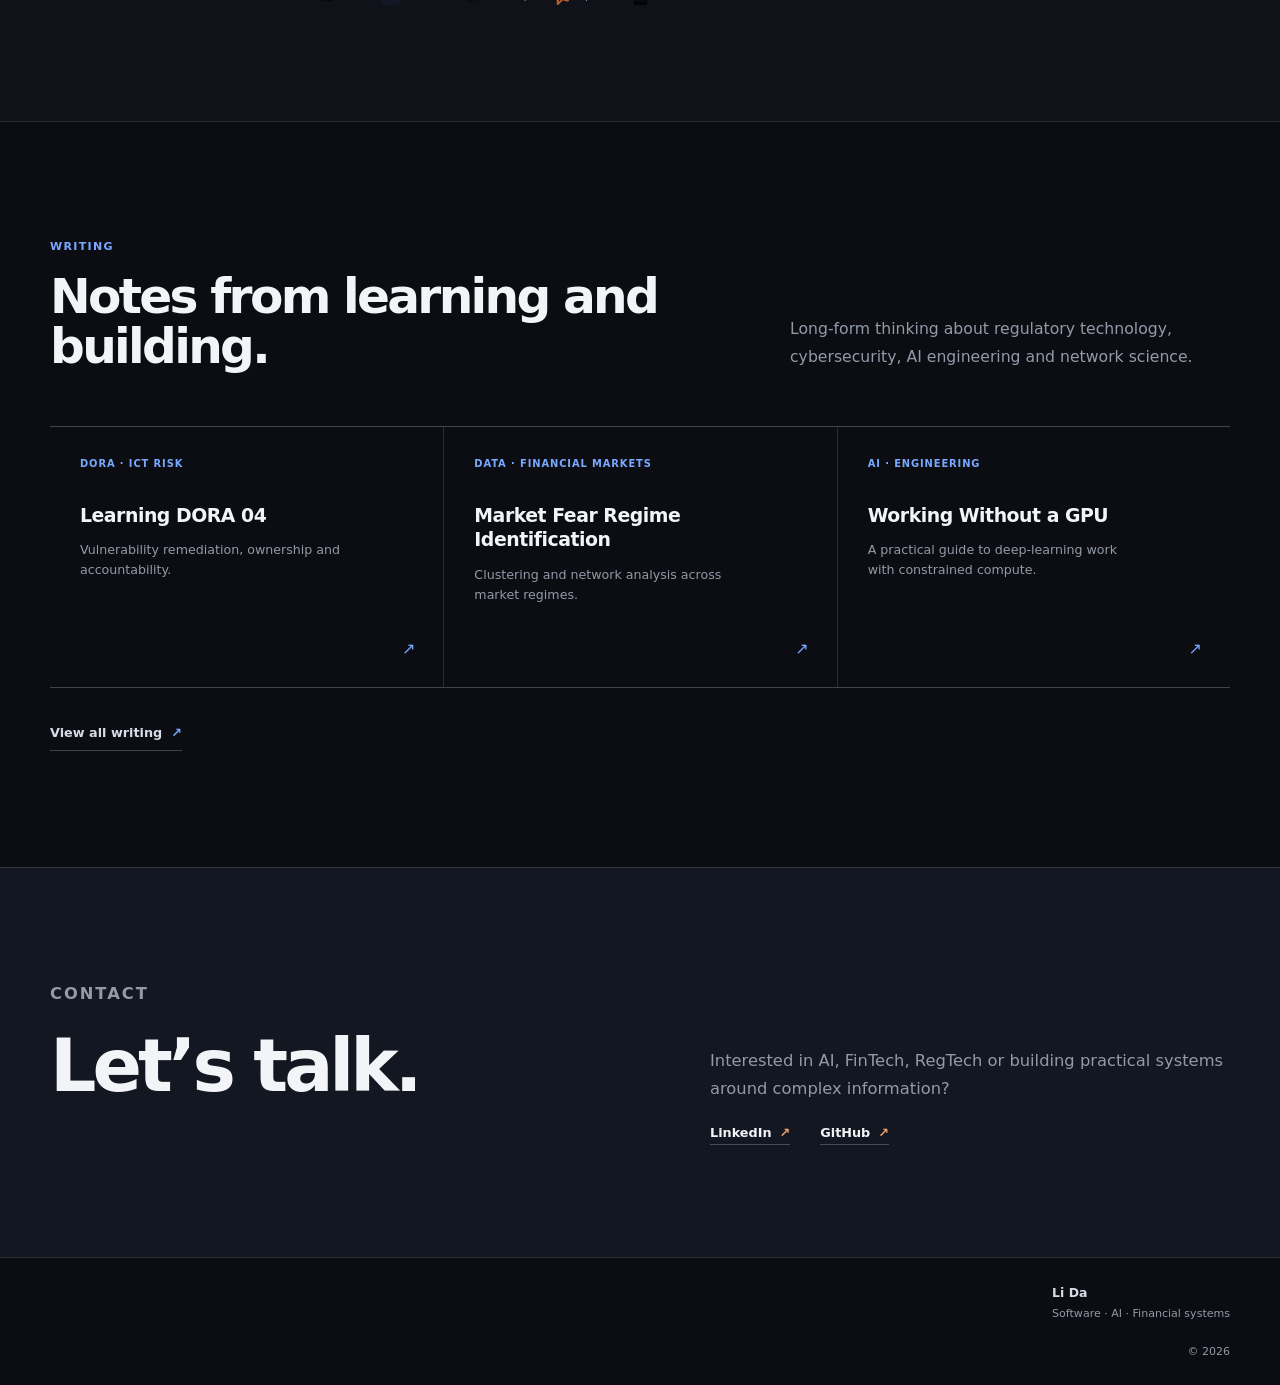
==== commit 65997094: "Redesign portfolio around project narrative" ====
--- a/index.html
+++ b/index.html
@@ -3,123 +3,333 @@
   <head>
     <meta charset="UTF-8" />
     <meta name="viewport" content="width=device-width, initial-scale=1.0" />
-    <meta name="description" content="Daniel Lee is a software engineer building practical AI systems for FinTech, regulatory technology and ICT risk." />
-    <meta property="og:title" content="Daniel Lee — AI · FinTech · RegTech" />
-    <meta property="og:description" content="Practical AI systems, regulatory knowledge and ICT-risk workflows." />
+    <meta name="description" content="Li Da is a software engineer building at the intersection of AI, data and financial systems." />
+    <meta name="theme-color" content="#0b0d12" />
+    <meta property="og:title" content="Li Da — Software Engineer" />
+    <meta property="og:description" content="Building practical systems across AI, data, FinTech and ICT risk." />
     <meta property="og:type" content="website" />
-    <title>Daniel Lee — AI · FinTech · RegTech</title>
+    <meta property="og:url" content="https://lida.today" />
+    <meta property="og:image" content="https://lida.today/assets/og.png" />
+    <meta property="og:image:width" content="1200" />
+    <meta property="og:image:height" content="630" />
+    <meta name="twitter:card" content="summary_large_image" />
+    <meta name="twitter:title" content="Li Da — Software Engineer" />
+    <meta name="twitter:description" content="Building practical systems across AI, data, FinTech and ICT risk." />
+    <meta name="twitter:image" content="https://lida.today/assets/og.png" />
+    <title>Li Da — Software Engineer</title>
     <link rel="stylesheet" href="style.css" />
   </head>
   <body>
+    <a class="skip-link" href="#main">Skip to content</a>
+
     <header class="site-nav">
       <div class="container nav-inner">
-        <a class="brand" href="#home" aria-label="Daniel Lee — home"><img src="assets/logo.svg" alt="Daniel Lee" /><span>Daniel Lee</span></a>
-        <button class="nav-toggle" id="navToggle" aria-label="Toggle navigation" aria-expanded="false"><span></span><span></span><span></span></button>
+        <a class="brand" href="#about" aria-label="Li Da — home">
+          <img src="assets/logo.svg" alt="" />
+          <span>Li Da</span>
+        </a>
+        <button class="nav-toggle" id="navToggle" aria-label="Open navigation" aria-controls="siteNav" aria-expanded="false">
+          <span></span><span></span><span></span>
+        </button>
         <nav class="site-links" id="siteNav" aria-label="Main navigation">
-          <a href="#home">Home</a><a href="#projects">Projects</a><a href="#experience">Experience</a><a href="https://liyouqi.github.io/" target="_blank" rel="noopener">Blog ↗</a><a href="https://github.com/liyouqi" target="_blank" rel="noopener">GitHub ↗</a><a href="#contact">Contact</a>
+          <div class="nav-primary">
+            <a href="#work">Work</a>
+            <a href="#experience">Experience</a>
+            <a href="#writing">Writing</a>
+            <a href="#about">About</a>
+          </div>
+          <div class="nav-secondary">
+            <a href="https://github.com/liyouqi" target="_blank" rel="noopener">GitHub <span aria-hidden="true">↗</span></a>
+            <a href="https://www.linkedin.com/in/da-l-04901483" target="_blank" rel="noopener">LinkedIn <span aria-hidden="true">↗</span></a>
+          </div>
         </nav>
-        <button id="themeToggle" aria-label="Switch to light theme" title="Switch theme">☼</button>
+        <button id="themeToggle" aria-label="Switch to light theme" title="Switch theme"><span aria-hidden="true">☼</span></button>
       </div>
     </header>
 
-    <main>
-      <section id="home" class="hero section">
+    <main id="main">
+      <section id="about" class="hero section">
         <div class="container hero-grid reveal">
           <div class="hero-copy">
-            <img class="profile-photo" src="assets/avatar.jpg" alt="Portrait of Daniel Lee" />
-            <p class="eyebrow">Daniel Lee</p>
-            <h1>Building AI systems for <span>RegTech, FinTech &amp; ICT Risk.</span></h1>
-            <p class="hero-role">Software Engineer · AI Builder · FinTech</p>
-            <p class="lede">I build practical AI systems that turn complex regulatory and risk information into searchable knowledge, traceable answers and executable workflows.</p>
-            <div class="cta"><a class="btn primary" href="#projects">View projects <span>↓</span></a><a class="btn secondary" href="https://liyouqi.github.io/" target="_blank" rel="noopener">Read my blog ↗</a></div>
-          </div>
-        </div>
-      </section>
-
-      <section id="projects" class="section featured-section">
-        <div class="container reveal">
-          <div class="section-heading">
-            <p class="kicker">Featured AI projects</p>
-            <h2>AI products for complex, high-accountability work.</h2>
-            <p>Current product directions are shown with their intended workflows. Links will be added when public demos, repositories or architecture notes are ready.</p>
-          </div>
-          <div class="featured-grid">
-            <article class="feature-card platform-card">
-              <div class="card-meta">RegTech · Knowledge platform</div>
-              <img class="feature-cover" src="assets/projects/knowledgegraph1.jpg" alt="Network visualisation for a regulatory knowledge graph" />
-              <h3>Regulatory Knowledge Platform</h3>
-              <p>Building a traceable regulatory knowledge layer for European financial regulation—organising regulations, articles, metadata and legal relationships into a structured, explorable system.</p>
-              <ul class="tag-list"><li>EUR-Lex</li><li>Knowledge graph</li><li>Article / recital</li><li>Evidence</li></ul>
-              <div class="project-actions"><a class="project-button" href="https://platform.lida.today" target="_blank" rel="noopener">View Platform ↗</a></div>
+            <p class="identity"><span class="status-dot" aria-hidden="true"></span> Li Da · Luxembourg</p>
+            <h1>Software Engineer building at the intersection of <span>AI, data and financial systems.</span></h1>
+            <p class="lede">I’ve spent more than a decade building software across mobile products, enterprise systems and digital transformation. More recently, my work has moved toward FinTech, AI and ICT risk—exploring how complex regulatory information can become usable software.</p>
+            <div class="hero-actions">
+              <a class="button button-primary" href="#work">View my work <span aria-hidden="true">↓</span></a>
+              <a class="text-link" href="https://liyouqi.github.io/" target="_blank" rel="noopener">Writing <span aria-hidden="true">↗</span></a>
+              <a class="text-link" href="https://github.com/liyouqi" target="_blank" rel="noopener">GitHub profile <span aria-hidden="true">↗</span></a>
+            </div>
+          </div>
+          <figure class="portrait-wrap">
+            <div class="portrait-frame">
+              <img class="profile-photo" src="assets/avatar.jpg" alt="Li Da in the mountains" />
+            </div>
+            <figcaption><span>Software</span><span>AI</span><span>Financial systems</span></figcaption>
+          </figure>
+        </div>
+      </section>
+
+      <section id="work" class="section building-section">
+        <div class="container reveal">
+          <div class="section-intro split-intro">
+            <div>
+              <p class="kicker">Currently building</p>
+              <h2>From regulation to decisions.</h2>
+            </div>
+            <p>I’m exploring how regulatory information can move from raw legal text to structured knowledge, evidence-grounded AI and eventually executable risk workflows.</p>
+          </div>
+          <div class="build-origin"><span>Input</span><strong>European regulation</strong><i aria-hidden="true">↓</i></div>
+          <ol class="build-flow" aria-label="Product progression from knowledge to action">
+            <li>
+              <span class="flow-number">01</span>
+              <div>
+                <span class="flow-layer">Knowledge layer</span>
+                <h3>Regulatory Knowledge Platform</h3>
+                <p>Make source material structured and explorable.</p>
+              </div>
+            </li>
+            <li>
+              <span class="flow-number">02</span>
+              <div>
+                <span class="flow-layer">Intelligence layer</span>
+                <h3>Regulatory RAG</h3>
+                <p>Find evidence and answer with traceable citations.</p>
+              </div>
+            </li>
+            <li>
+              <span class="flow-number">03</span>
+              <div>
+                <span class="flow-layer">Workflow layer</span>
+                <h3>Second Line Risk Copilot</h3>
+                <p>Turn obligations into structured risk work.</p>
+              </div>
+            </li>
+          </ol>
+          <p class="build-thesis"><span>Raw regulation</span><i aria-hidden="true">→</i><span>Structured knowledge</span><i aria-hidden="true">→</i><span>Evidence</span><i aria-hidden="true">→</i><span>Decision workflow</span></p>
+        </div>
+      </section>
+
+      <section class="project-section section" aria-labelledby="project-platform-title">
+        <div class="container project-row reveal">
+          <figure class="project-visual visual-blue">
+            <img src="assets/projects/knowledgegraph1.jpg" alt="A network visualisation representing linked regulatory information" />
+            <figcaption><span>01 · Knowledge layer</span><span>Structured legal relationships</span></figcaption>
+          </figure>
+          <article class="project-copy">
+            <p class="project-index">Project 01</p>
+            <h2 id="project-platform-title">Regulatory Knowledge Platform</h2>
+            <p class="project-subtitle">Turning fragmented regulatory texts into structured, explorable knowledge.</p>
+            <div class="project-reasoning">
+              <div><span>Problem</span><p>Official regulatory material is authoritative, but fragmented across documents, articles, recitals and amendments.</p></div>
+              <div><span>Approach</span><p>I’m building a knowledge layer around official European sources, document structure, metadata and legal relationships.</p></div>
+              <div><span>Key design choices</span><p>Structured documents · article and recital navigation · linked legal sources · traceability</p></div>
+            </div>
+            <div class="project-actions">
+              <a class="button button-primary" href="https://platform.lida.today" target="_blank" rel="noopener">Explore platform <span aria-hidden="true">↗</span></a>
+              <a class="text-link" href="https://github.com/liyouqi" target="_blank" rel="noopener">GitHub <span aria-hidden="true">↗</span></a>
+            </div>
+          </article>
+        </div>
+      </section>
+
+      <section class="project-section section project-alt" aria-labelledby="project-rag-title">
+        <div class="container project-row project-row-reverse reveal">
+          <figure class="project-visual visual-dark">
+            <img src="assets/projects/rag.png" alt="Diagram showing documents, retrieval, a vector database and a user query in a RAG system" />
+            <figcaption><span>02 · Intelligence layer</span><span>Evidence before generation</span></figcaption>
+          </figure>
+          <article class="project-copy">
+            <p class="project-index">Project 02</p>
+            <h2 id="project-rag-title">Regulatory RAG</h2>
+            <p class="project-subtitle">Evidence-grounded regulatory question answering.</p>
+            <div class="mini-pipeline" aria-label="Regulatory RAG pipeline">
+              <span>Question</span><i>→</i><span>Plan</span><i>→</i><span>Claims</span><i>→</i><span>Retrieve</span><i>→</i><span>Evidence</span><i>→</i><span>Answer</span>
+            </div>
+            <div class="project-reasoning">
+              <div><span>Problem</span><p>Simple semantic search breaks down when a regulatory question contains multiple claims or requires evidence from several sources.</p></div>
+              <div><span>Approach</span><p>Decompose the question, retrieve evidence for each claim, then constrain generation to the material that was actually found.</p></div>
+              <div><span>Key design choices</span><p>Hybrid retrieval · claim-level evidence · citation-bound answers · transparent failure</p></div>
+            </div>
+            <div class="project-actions">
+              <span class="button button-disabled" aria-label="Regulatory RAG demo is in progress">Demo in progress</span>
+              <a class="text-link" href="https://github.com/liyouqi" target="_blank" rel="noopener">GitHub profile <span aria-hidden="true">↗</span></a>
+            </div>
+          </article>
+        </div>
+      </section>
+
+      <section class="project-section section" aria-labelledby="project-risk-title">
+        <div class="container project-row reveal">
+          <figure class="project-visual visual-orange">
+            <img src="assets/projects/security-agent.jpg" alt="Information security risk dashboard with risk ratings, heat map and action plan progress" />
+            <figcaption><span>03 · Workflow layer</span><span>Structured risk assessment</span></figcaption>
+          </figure>
+          <article class="project-copy">
+            <p class="project-index">Project 03</p>
+            <h2 id="project-risk-title">Second Line Risk Copilot</h2>
+            <p class="project-subtitle">Turning regulatory obligations into structured ICT risk workflows.</p>
+            <div class="mini-pipeline" aria-label="ICT risk assessment workflow">
+              <span>Obligation</span><i>→</i><span>Risk</span><i>→</i><span>Control</span><i>→</i><span>Metric</span><i>→</i><span>Challenge</span><i>→</i><span>Assessment</span>
+            </div>
+            <div class="project-reasoning">
+              <div><span>Problem</span><p>Regulatory obligations rarely arrive in the shape of a usable control, metric or assessment workflow.</p></div>
+              <div><span>Approach</span><p>An experiment in bringing regulatory evidence, risk reasoning and structured second-line assessment into one workflow.</p></div>
+              <div><span>Key design choices</span><p>Evidence-linked reasoning · control objectives · KPI / KRI · human review and challenge</p></div>
+            </div>
+            <div class="project-actions">
+              <a class="button button-secondary" href="https://github.com/liyouqi/Governance-Agent-Platform" target="_blank" rel="noopener">View repository <span aria-hidden="true">↗</span></a>
+            </div>
+          </article>
+        </div>
+      </section>
+
+      <section class="section selected-section">
+        <div class="container reveal">
+          <div class="section-intro">
+            <p class="kicker">Selected work</p>
+            <h2>Earlier work across data, graphs and systems.</h2>
+          </div>
+          <div class="work-list">
+            <a href="https://liyouqi.github.io/data%20mining/Ehtereum-Network-Analysis-01-introduction/" target="_blank" rel="noopener">
+              <span><strong>Ethereum Network Analysis</strong><small>Network science · graph analytics</small></span><i aria-hidden="true">↗</i>
+            </a>
+            <a href="https://liyouqi.github.io/data%20mining/Market-Fear-Regime-Identification-03/" target="_blank" rel="noopener">
+              <span><strong>Market Regime Identification</strong><small>Data mining · financial markets</small></span><i aria-hidden="true">↗</i>
+            </a>
+            <a href="http://www.bhome.com.cn/en/manu/#industrial" target="_blank" rel="noopener">
+              <span><strong>Cyber-Physical Systems</strong><small>Distributed systems · IoT</small></span><i aria-hidden="true">↗</i>
+            </a>
+          </div>
+        </div>
+      </section>
+
+      <section id="experience" class="section experience-section">
+        <div class="container reveal">
+          <div class="section-intro split-intro">
+            <div><p class="kicker">Experience</p><h2>A career built in layers.</h2></div>
+            <p>Software engineering led to enterprise transformation, deeper study in data and FinTech, and now practical work around ICT risk and regulatory AI.</p>
+          </div>
+          <ol class="timeline">
+            <li>
+              <span class="timeline-period">2026 — now</span>
+              <div><p class="timeline-place">Luxembourg</p><h3>ICT Risk &amp; AI</h3><p>Cybersecurity, ICT risk, regulatory technology and practical AI applications in European financial services.</p></div>
+            </li>
+            <li>
+              <span class="timeline-period">2024 — 2026</span>
+              <div><p class="timeline-place">France · Italy</p><h3>Computer Science &amp; FinTech</h3><p>Graduate study focused on computer science, data, financial technology and applied machine learning.</p></div>
+            </li>
+            <li>
+              <span class="timeline-period">2018 — 2023</span>
+              <div><p class="timeline-place">China</p><h3>Digital Transformation</h3><p>Enterprise systems, SaaS workflows, backend platforms and technical leadership.</p></div>
+            </li>
+            <li>
+              <span class="timeline-period">2011 — 2018</span>
+              <div><p class="timeline-place">Shenzhen · Changsha</p><h3>Software Engineering</h3><p>Mobile products, internet applications, backend services and client/server systems.</p></div>
+            </li>
+          </ol>
+        </div>
+      </section>
+
+      <section class="section tools-section">
+        <div class="container reveal">
+          <div class="section-intro split-intro">
+            <div><p class="kicker">Tools I work with</p><h2>A practical, evolving toolkit.</h2></div>
+            <p>Grouped by where I use them—not as a claim to know every tool equally.</p>
+          </div>
+          <div class="tool-groups">
+            <article class="tool-group">
+              <div><span>01</span><h3>AI &amp; Data</h3></div>
+              <ul class="icon-wall">
+                <li><img src="assets/icons/python.svg" alt="" /><span>Python</span></li>
+                <li><img src="assets/icons/fastapi.svg" alt="" /><span>FastAPI</span></li>
+                <li><img src="assets/icons/pandas.svg" alt="" /><span>Pandas</span></li>
+                <li><img src="assets/icons/numpy.svg" alt="" /><span>NumPy</span></li>
+                <li><img src="assets/icons/scikitlearn.svg" alt="" /><span>Scikit-learn</span></li>
+              </ul>
             </article>
-            <article class="feature-card rag-card">
-              <div class="card-meta">RAG · LLM · Regulatory AI</div>
-              <img class="feature-cover" src="assets/projects/rag2.webp" alt="Retrieval-augmented generation workflow" />
-              <h3>Regulatory RAG</h3>
-              <p>An evidence-grounded regulatory question-answering system combining query planning, claim decomposition, hybrid retrieval and citation-bound LLM answers.</p>
-              <ul class="tag-list"><li>Query planner</li><li>BM25 + vectors</li><li>Hybrid retrieval</li><li>Citations</li></ul>
-              <div class="project-actions"><a class="project-button" href="https://github.com/liyouqi" target="_blank" rel="noopener">View GitHub ↗</a></div>
+            <article class="tool-group">
+              <div><span>02</span><h3>Backend &amp; Systems</h3></div>
+              <ul class="icon-wall">
+                <li><img src="assets/icons/java.svg" alt="" /><span>Java</span></li>
+                <li><img src="assets/icons/springboot.svg" alt="" /><span>Spring</span></li>
+                <li><img src="assets/icons/mysql.svg" alt="" /><span>MySQL</span></li>
+                <li><img src="assets/icons/mongodb.svg" alt="" /><span>MongoDB</span></li>
+                <li><img src="assets/icons/docker.svg" alt="" /><span>Docker</span></li>
+                <li><img src="assets/icons/linux.svg" alt="" /><span>Linux</span></li>
+              </ul>
             </article>
-            <article class="feature-card risk-card">
-              <div class="card-meta">AI agent · ICT risk · DORA</div>
-              <img class="feature-cover" src="assets/projects/security-agent.jpg" alt="Information-security risk management dashboard" />
-              <h3>Second Line Risk Copilot</h3>
-              <p>An AI-assisted workflow for second-line ICT-risk assessment that converts regulatory obligations into risks, control objectives, metrics, challenge activities and structured assessment outputs.</p>
-              <ul class="tag-list"><li>DORA</li><li>Control objectives</li><li>KPI / KRI</li><li>Assessment</li></ul>
-              <div class="project-actions"><a class="project-button" href="https://github.com/liyouqi" target="_blank" rel="noopener">View GitHub ↗</a></div>
+            <article class="tool-group">
+              <div><span>03</span><h3>Web</h3></div>
+              <ul class="icon-wall">
+                <li><img src="assets/icons/javascript.svg" alt="" /><span>JavaScript</span></li>
+                <li><img src="assets/icons/typescript.svg" alt="" /><span>TypeScript</span></li>
+                <li><img src="assets/icons/react.svg" alt="" /><span>React</span></li>
+                <li><img src="assets/icons/html5.svg" alt="" /><span>HTML</span></li>
+                <li><img src="assets/icons/css3.svg" alt="" /><span>CSS</span></li>
+              </ul>
             </article>
-          </div>
-        </div>
-      </section>
-
-      <section id="research" class="section section-alt">
-        <div class="container reveal">
-          <div class="section-heading row-heading"><div><p class="kicker">Selected work &amp; research</p><h2>Earlier projects that show technical range.</h2></div><p>Research and engineering work across financial data, distributed systems and analytics.</p></div>
-          <div class="research-grid">
-            <article class="research-card"><img src="assets/projects/3-multiasset-cluster-centers.png" alt="Multi-asset market regime visualisation" /><div><p>Data mining</p><h3>Market Regime Identification</h3><a href="https://liyouqi.github.io/market-regime-identification/" target="_blank" rel="noopener">View project ↗</a></div></article>
-            <article class="research-card"><img src="assets/projects/datamining.png" alt="Data-mining visualisation" /><div><p>Network analysis</p><h3>Ethereum Network Analysis</h3><a href="https://liyouqi.github.io/data%20mining/Ehtereum-Network-Analysis-01-introduction/" target="_blank" rel="noopener">View project ↗</a></div></article>
-            <article class="research-card"><img src="assets/projects/microservices.png" alt="Diagram for a cyber-physical system" /><div><p>System design</p><h3>Cyber-Physical Systems</h3><a href="http://www.bhome.com.cn/en/manu/#industrial" target="_blank" rel="noopener">View reference ↗</a></div></article>
-          </div>
-        </div>
-      </section>
-
-      <section id="experience" class="section">
-        <div class="container reveal">
-          <div class="section-heading"><p class="kicker">Experience</p><h2>From software engineering to AI, risk and regulated systems.</h2></div>
-          <div class="experience-list">
-            <article class="experience-item"><span class="experience-period">Now</span><div><h3>ICT Risk, Cybersecurity &amp; FinTech</h3><p>Working in a European financial-services context across ICT risk, cybersecurity, vulnerability management, monitoring, risk controls and AI applications—without exposing confidential systems or data.</p></div></article>
-            <article class="experience-item"><span class="experience-period">2021 – 2023</span><div><h3>Digital Technology &amp; Enterprise Systems</h3><p>Delivered backend and data integration for enterprise platforms, ERP/SaaS workflows, microservices and operational business systems in a digital-transformation environment.</p></div></article>
-            <article class="experience-item"><span class="experience-period">2014 – 2021</span><div><h3>Software Engineering</h3><p>Built backend services, APIs, distributed systems and client/server products across mobile gaming and internet platforms.</p></div></article>
-            <article class="experience-item"><span class="experience-period">Europe</span><div><h3>Computer Science &amp; FinTech</h3><p>Continued technical study in Data and FinTech, extending an engineering foundation into data science, AI and financial innovation.</p></div></article>
-          </div>
-        </div>
-      </section>
-
-      <section id="technologies" class="section technologies-section">
-        <div class="container reveal">
-          <div class="section-heading"><p class="kicker">Core technologies</p><h2>A focused toolkit for AI systems and dependable delivery.</h2></div>
-          <div class="technology-grid">
-            <article><div class="tech-icons"><img src="assets/icons/python.svg" alt="" /><img src="assets/icons/scikitlearn.svg" alt="" /><img src="assets/icons/blockchaindotcom.svg" alt="" /></div><h3>AI &amp; LLM</h3><p>LLM APIs · RAG · LangGraph · Hybrid retrieval · Embeddings · AI agents</p></article>
-            <article><div class="tech-icons"><img src="assets/icons/java.svg" alt="" /><img src="assets/icons/springboot.svg" alt="" /><img src="assets/icons/fastapi.svg" alt="" /></div><h3>Backend</h3><p>Python · FastAPI · Java · Spring · REST APIs · Microservices</p></article>
-            <article><div class="tech-icons"><img src="assets/icons/mysql.svg" alt="" /><img src="assets/icons/pandas.svg" alt="" /><img src="assets/icons/numpy.svg" alt="" /></div><h3>Data</h3><p>PostgreSQL · MySQL · Pandas · Scikit-learn · Knowledge graphs</p></article>
-            <article><div class="tech-icons"><img src="assets/icons/docker.svg" alt="" /><img src="assets/icons/git.svg" alt="" /><img src="assets/icons/googlecloud.svg" alt="" /></div><h3>Platform</h3><p>Docker · Git · Linux · Google Cloud · CI/CD</p></article>
-          </div>
-        </div>
-      </section>
-
-      <section class="writing-section">
-        <div class="container writing-inner reveal"><p class="kicker">Writing</p><h2>I write about AI, regulatory technology, cybersecurity, network science and the things I learn while building.</h2><a class="text-arrow" href="https://liyouqi.github.io/" target="_blank" rel="noopener">Read the blog <span>→</span></a></div>
-      </section>
-
-      <section id="contact" class="contact-section">
+            <article class="tool-group">
+              <div><span>04</span><h3>Cloud &amp; Engineering</h3></div>
+              <ul class="icon-wall">
+                <li><img src="assets/icons/git.svg" alt="" /><span>Git</span></li>
+                <li><img src="assets/icons/googlecloud.svg" alt="" /><span>GCP</span></li>
+                <li><img src="assets/icons/aws.svg" alt="" /><span>AWS</span></li>
+              </ul>
+            </article>
+          </div>
+          <div class="earlier-tools">
+            <span>Earlier technologies</span>
+            <ul>
+              <li><img src="assets/icons/ios.svg" alt="" />iOS</li>
+              <li><img src="assets/icons/flutter.svg" alt="" />Flutter</li>
+              <li><img src="assets/icons/apachehadoop.svg" alt="" />Hadoop</li>
+              <li><img src="assets/icons/apachespark.svg" alt="" />Spark</li>
+              <li><img src="assets/icons/cocos2d.svg" alt="" />Cocos2d</li>
+            </ul>
+          </div>
+        </div>
+      </section>
+
+      <section id="writing" class="section writing-section">
+        <div class="container reveal">
+          <div class="section-intro split-intro">
+            <div><p class="kicker">Writing</p><h2>Notes from learning and building.</h2></div>
+            <p>Long-form thinking about regulatory technology, cybersecurity, AI engineering and network science.</p>
+          </div>
+          <div class="writing-list">
+            <a href="https://liyouqi.github.io/cybersecurity/Learning-Dora-4-zh/" target="_blank" rel="noopener">
+              <span class="writing-meta">DORA · ICT risk</span><strong>Learning DORA 04</strong><p>Vulnerability remediation, ownership and accountability.</p><i aria-hidden="true">↗</i>
+            </a>
+            <a href="https://liyouqi.github.io/data%20mining/Market-Fear-Regime-Identification-03/" target="_blank" rel="noopener">
+              <span class="writing-meta">Data · Financial markets</span><strong>Market Fear Regime Identification</strong><p>Clustering and network analysis across market regimes.</p><i aria-hidden="true">↗</i>
+            </a>
+            <a href="https://liyouqi.github.io/ai/no-gpu-deep-learning-engineering-guide-2025/" target="_blank" rel="noopener">
+              <span class="writing-meta">AI · Engineering</span><strong>Working Without a GPU</strong><p>A practical guide to deep-learning work with constrained compute.</p><i aria-hidden="true">↗</i>
+            </a>
+          </div>
+          <a class="text-link writing-more" href="https://liyouqi.github.io/" target="_blank" rel="noopener">View all writing <span aria-hidden="true">↗</span></a>
+        </div>
+      </section>
+
+      <section class="contact-section">
         <div class="container contact-inner reveal">
-          <p class="kicker">Contact</p><h2>Interested in AI, FinTech, RegTech or practical systems for complex information?</h2><p>Feel free to reach out.</p>
-          <div class="contact-actions"><a class="btn primary" href="https://www.linkedin.com/in/da-l-04901483" target="_blank" rel="noopener">Connect on LinkedIn <span>↗</span></a><a class="text-link" href="https://github.com/liyouqi" target="_blank" rel="noopener">GitHub <span>↗</span></a></div>
+          <p class="kicker">Contact</p>
+          <h2>Let’s talk.</h2>
+          <p>Interested in AI, FinTech, RegTech or building practical systems around complex information?</p>
+          <div class="contact-links">
+            <a href="https://www.linkedin.com/in/da-l-04901483" target="_blank" rel="noopener">LinkedIn <span aria-hidden="true">↗</span></a>
+            <a href="https://github.com/liyouqi" target="_blank" rel="noopener">GitHub <span aria-hidden="true">↗</span></a>
+          </div>
         </div>
       </section>
     </main>
 
-    <footer class="site-footer"><div class="container"><span>© <span id="year"></span> Daniel Lee</span><span>AI · FinTech · RegTech</span></div></footer>
+    <footer class="site-footer">
+      <div class="container">
+        <div><strong>Li Da</strong><span>Software · AI · Financial systems</span></div>
+        <span>© <span id="year"></span></span>
+      </div>
+    </footer>
     <script src="script.js"></script>
   </body>
 </html>
--- a/style.css
+++ b/style.css
@@ -1,181 +1,284 @@
 :root {
-  --bg: #0f1015;
-  --panel: #171923;
-  --panel-raised: #1d2030;
-  --ink: #f3f5fb;
-  --muted: #a7adbd;
-  --line: rgba(219, 225, 242, .16);
-  --soft-line: rgba(219, 225, 242, .08);
-  --blue: #6ea8ff;
-  --purple: #a78bfa;
-  --orange: #ff9365;
-  --pink: #ef70d2;
-  --gradient: linear-gradient(100deg, var(--orange), var(--pink) 48%, var(--purple) 74%, var(--blue));
-  --shadow: 0 18px 40px rgba(0, 0, 0, .24);
+  color-scheme: dark;
+  --bg: #0b0d12;
+  --bg-soft: #0f1219;
+  --panel: #131721;
+  --panel-raised: #181d28;
+  --ink: #f2f4f8;
+  --ink-soft: #d7dce7;
+  --muted: #929aa9;
+  --line: rgba(226, 232, 244, .14);
+  --line-strong: rgba(226, 232, 244, .25);
+  --blue: #79a9ff;
+  --blue-strong: #4d88f7;
+  --orange: #f0a26b;
+  --nav-bg: rgba(11, 13, 18, .84);
+  --shadow: 0 24px 70px rgba(0, 0, 0, .28);
 }
 
 :root.light {
-  --bg: #f7f7fa;
+  color-scheme: light;
+  --bg: #f5f6f8;
+  --bg-soft: #eceff3;
   --panel: #fff;
-  --panel-raised: #f1f3f8;
-  --ink: #181a22;
-  --muted: #5b6373;
-  --line: rgba(24, 26, 34, .16);
-  --soft-line: rgba(24, 26, 34, .08);
-  --blue: #256fe0;
-  --purple: #7657c8;
-  --orange: #d7602d;
-  --pink: #c145a4;
-  --gradient: linear-gradient(100deg, var(--orange), var(--pink) 48%, var(--purple) 74%, var(--blue));
-  --shadow: 0 18px 40px rgba(34, 41, 61, .08);
+  --panel-raised: #f9fafb;
+  --ink: #171a21;
+  --ink-soft: #343a46;
+  --muted: #626b79;
+  --line: rgba(23, 26, 33, .13);
+  --line-strong: rgba(23, 26, 33, .23);
+  --blue: #2767cc;
+  --blue-strong: #1d57b0;
+  --orange: #bd642c;
+  --nav-bg: rgba(245, 246, 248, .88);
+  --shadow: 0 24px 70px rgba(34, 43, 58, .11);
 }
 
 * { box-sizing: border-box; }
-html { scroll-behavior: smooth; scroll-padding-top: 88px; }
-body { margin: 0; background: radial-gradient(circle at 83% 8%, color-mix(in srgb, var(--purple) 11%, transparent), transparent 26rem), radial-gradient(circle at 4% 40%, color-mix(in srgb, var(--blue) 7%, transparent), transparent 31rem), var(--bg); color: var(--ink); font-family: Inter, ui-sans-serif, system-ui, -apple-system, BlinkMacSystemFont, "Segoe UI", sans-serif; line-height: 1.55; }
-body, .site-nav, .feature-card, .research-card, .technology-grid article, .site-footer { transition: background-color .25s ease, color .25s ease, border-color .25s ease; }
+html { scroll-behavior: smooth; scroll-padding-top: 80px; }
+body { margin: 0; background: var(--bg); color: var(--ink); font-family: Inter, ui-sans-serif, system-ui, -apple-system, BlinkMacSystemFont, "Segoe UI", sans-serif; line-height: 1.6; -webkit-font-smoothing: antialiased; }
+body, .site-nav, .project-section, .selected-section, .experience-section, .tools-section, .writing-section, .site-footer { transition: background-color .25s ease, color .25s ease, border-color .25s ease; }
 a { color: inherit; }
 img { display: block; max-width: 100%; }
-h1, h2, h3, p { margin-top: 0; }
-.container { width: min(1160px, calc(100% - 48px)); margin: 0 auto; }
-.section { padding: 112px 0; }
-
-.site-nav { position: sticky; top: 0; z-index: 10; border-bottom: 1px solid var(--soft-line); background: color-mix(in srgb, var(--bg) 88%, transparent); backdrop-filter: blur(16px); }
-.nav-inner { display: flex; align-items: center; gap: 24px; min-height: 72px; }
-.brand { display: inline-flex; align-items: center; gap: 10px; font-size: .88rem; font-weight: 800; text-decoration: none; white-space: nowrap; }
-.brand img { width: 32px; height: 32px; border-radius: 8px; }
-.site-links { display: flex; align-items: center; gap: 24px; margin-left: auto; }
-.site-links a { color: var(--muted); font-size: .79rem; font-weight: 700; text-decoration: none; }
-.site-links a:hover, .text-arrow:hover { color: var(--purple); }
+h1, h2, h3, p, figure { margin-top: 0; }
+button, a { -webkit-tap-highlight-color: transparent; }
+:focus-visible { outline: 2px solid var(--blue); outline-offset: 4px; }
+
+.skip-link { position: fixed; top: -80px; left: 18px; z-index: 100; padding: 10px 14px; border-radius: 6px; background: var(--ink); color: var(--bg); text-decoration: none; transition: top .2s ease; }
+.skip-link:focus { top: 14px; }
+.container { width: min(1180px, calc(100% - 56px)); margin: 0 auto; }
+.section { padding: 116px 0; }
+
+.site-nav { position: sticky; top: 0; z-index: 20; border-bottom: 1px solid var(--line); background: var(--nav-bg); backdrop-filter: blur(18px); }
+.nav-inner { display: flex; align-items: center; gap: 24px; min-height: 70px; }
+.brand { display: inline-flex; align-items: center; gap: 10px; flex: 0 0 auto; font-size: .86rem; font-weight: 760; letter-spacing: -.01em; text-decoration: none; }
+.brand img { width: 31px; height: 31px; border-radius: 7px; }
+.site-links { display: flex; align-items: center; justify-content: space-between; flex: 1; gap: 28px; }
+.nav-primary, .nav-secondary { display: flex; align-items: center; gap: 25px; }
+.nav-primary { margin: 0 auto; }
+.site-links a { color: var(--muted); font-size: .77rem; font-weight: 680; text-decoration: none; transition: color .2s ease; }
+.site-links a:hover { color: var(--ink); }
+.nav-secondary a span { color: var(--blue); }
 #themeToggle, .nav-toggle { border: 1px solid var(--line); background: transparent; color: var(--ink); cursor: pointer; }
-#themeToggle { width: 34px; height: 34px; border-radius: 50%; font-size: 1rem; }
+#themeToggle { display: grid; width: 34px; height: 34px; padding: 0; border-radius: 50%; place-items: center; font-size: 1rem; transition: border-color .2s ease, background .2s ease; }
+#themeToggle:hover { border-color: var(--line-strong); background: var(--panel); }
 .nav-toggle { display: none; width: 38px; height: 38px; padding: 8px; border-radius: 7px; }
-.nav-toggle span { display: block; width: 20px; height: 1.5px; margin: 4px auto; background: currentColor; }
-
-.hero { padding: 116px 0 104px; }
-.hero-grid { display: grid; grid-template-columns: minmax(0, 860px); }
-.hero-copy { position: relative; }
-.hero-copy::before { position: absolute; top: -54px; left: -52px; width: 190px; height: 190px; border-radius: 50%; background: radial-gradient(circle, color-mix(in srgb, var(--pink) 19%, transparent), transparent 67%); content: ""; pointer-events: none; }
-.profile-photo { position: relative; width: 116px; height: 116px; margin-bottom: 27px; border: 3px solid color-mix(in srgb, var(--pink) 58%, var(--line)); border-radius: 50%; object-fit: cover; box-shadow: 11px 11px 0 color-mix(in srgb, var(--purple) 19%, transparent), 0 14px 34px rgba(0, 0, 0, .28); }
-.eyebrow, .kicker, .card-meta { color: var(--blue); font-size: .71rem; font-weight: 850; letter-spacing: .13em; line-height: 1.35; text-transform: uppercase; }
-.eyebrow { margin-bottom: 16px; }
-h1 { max-width: 780px; margin-bottom: 20px; font-size: clamp(3rem, 5.8vw, 5.8rem); letter-spacing: -.066em; line-height: .98; }
-h1 span { background: var(--gradient); -webkit-background-clip: text; background-clip: text; color: transparent; }
-.hero-role { margin-bottom: 18px; color: var(--ink); font-size: .88rem; font-weight: 760; letter-spacing: .04em; }
-.lede { max-width: 680px; margin-bottom: 34px; color: var(--muted); font-size: clamp(1rem, 1.22vw, 1.16rem); line-height: 1.75; }
-.cta, .contact-actions, .project-actions { display: flex; flex-wrap: wrap; align-items: center; gap: 10px; }
-.btn { display: inline-flex; align-items: center; justify-content: center; gap: 16px; min-height: 47px; padding: 12px 18px; border: 1px solid transparent; border-radius: 9px; font-size: .81rem; font-weight: 800; letter-spacing: .01em; text-decoration: none; transition: transform .2s ease, box-shadow .2s ease; }
-.btn:hover { transform: translateY(-2px); box-shadow: 0 10px 22px rgba(0, 0, 0, .18); }
-.btn.primary { background: var(--gradient); color: #fff; }
-.btn.secondary { border-color: var(--line); color: var(--ink); }
-
-.featured-section { border-top: 1px solid var(--soft-line); }
-.section-heading { max-width: 790px; margin-bottom: 50px; }
-.section-heading .kicker { margin-bottom: 17px; }
-.section-heading h2 { margin-bottom: 17px; font-size: clamp(2rem, 3.7vw, 3.5rem); letter-spacing: -.055em; line-height: 1.05; }
-.section-heading > p:last-child { color: var(--muted); font-size: 1.02rem; line-height: 1.7; }
-.featured-grid { display: grid; grid-template-columns: repeat(3, minmax(0, 1fr)); gap: 18px; }
-.feature-card { --card-accent: var(--purple); position: relative; display: flex; flex-direction: column; min-height: 584px; overflow: hidden; padding: 27px; border: 1px solid var(--line); border-radius: 18px; background: linear-gradient(155deg, color-mix(in srgb, var(--panel) 91%, var(--card-accent) 9%), var(--panel)); box-shadow: var(--shadow); }
-.feature-card::before { position: absolute; top: 0; right: 0; left: 0; height: 3px; background: linear-gradient(90deg, transparent, var(--card-accent), transparent); content: ""; opacity: .95; }
-.feature-card:hover { border-color: color-mix(in srgb, var(--card-accent) 70%, var(--line)); }
-.platform-card { --card-accent: var(--blue); } .rag-card { --card-accent: var(--purple); } .risk-card { --card-accent: var(--orange); }
-.card-meta { margin-bottom: 13px; }
-.feature-cover { width: 100%; aspect-ratio: 16 / 9; margin: 0 0 23px; border: 1px solid var(--soft-line); border-radius: 11px; object-fit: cover; }
-.feature-card h3 { margin-bottom: 13px; font-size: 1.47rem; letter-spacing: -.035em; line-height: 1.12; }
-.feature-card > p { margin-bottom: 19px; color: var(--muted); font-size: .9rem; line-height: 1.7; }
-.tag-list { display: flex; flex-wrap: wrap; gap: 7px; margin: 0 0 23px; padding: 0; list-style: none; }
-.tag-list li { padding: 4px 7px; border: 1px solid var(--line); border-radius: 999px; color: var(--muted); font-size: .67rem; font-weight: 700; }
-.project-actions { margin-top: auto; }
-.project-button { padding: 6px 0; color: var(--muted); font-size: .62rem; font-weight: 800; letter-spacing: .07em; text-transform: uppercase; }
-.project-button:not(:last-child)::after { margin-left: 10px; color: var(--line); content: "·"; }
-.project-button.disabled { cursor: default; }
-
-.section-alt { border-top: 1px solid var(--soft-line); border-bottom: 1px solid var(--soft-line); background: var(--panel); }
-.row-heading { display: flex; align-items: end; justify-content: space-between; gap: 44px; max-width: none; }
-.row-heading > div { max-width: 720px; }
-.row-heading > p { max-width: 260px; margin-bottom: 0; font-size: .9rem !important; }
-.research-grid { display: grid; grid-template-columns: repeat(3, 1fr); gap: 17px; }
-.research-card { overflow: hidden; border: 1px solid var(--line); border-radius: 14px; background: var(--bg); transition: transform .2s ease, border-color .2s ease; }
-.research-card:hover { border-color: var(--purple); transform: translateY(-3px); }
-.research-card img { width: 100%; height: 184px; border-bottom: 1px solid var(--line); object-fit: cover; filter: saturate(.86) contrast(1.03); }
-.research-card > div { padding: 20px; }
-.research-card p { margin-bottom: 8px; color: var(--blue); font-size: .66rem; font-weight: 800; letter-spacing: .1em; text-transform: uppercase; }
-.research-card h3 { margin-bottom: 18px; font-size: 1.16rem; letter-spacing: -.025em; }
-.research-card a { color: var(--ink); font-size: .76rem; font-weight: 800; text-decoration: none; }
-.research-card a:hover { color: var(--purple); }
-
-.experience-list { border-top: 1px solid var(--line); }
-.experience-item { display: grid; grid-template-columns: 130px minmax(0, 1fr); gap: 32px; padding: 28px 0; border-bottom: 1px solid var(--line); }
-.experience-period { padding-top: 4px; color: var(--purple); font-size: .69rem; font-weight: 850; letter-spacing: .09em; text-transform: uppercase; }
-.experience-item h3 { margin-bottom: 9px; font-size: 1.13rem; letter-spacing: -.02em; }
-.experience-item p { max-width: 800px; margin: 0; color: var(--muted); font-size: .92rem; line-height: 1.7; }
-
-.technologies-section { background: linear-gradient(180deg, transparent, color-mix(in srgb, var(--purple) 5%, transparent)); }
-.technology-grid { display: grid; grid-template-columns: repeat(4, 1fr); gap: 14px; }
-.technology-grid article { min-height: 190px; padding: 24px; border: 1px solid var(--line); border-radius: 15px; background: linear-gradient(145deg, color-mix(in srgb, var(--panel) 92%, var(--purple) 8%), var(--panel)); }
-.tech-icons { display: flex; gap: 9px; min-height: 38px; margin-bottom: 22px; }
-.tech-icons img { width: 34px; height: 34px; padding: 5px; border: 1px solid var(--soft-line); border-radius: 9px; background: color-mix(in srgb, var(--bg) 70%, transparent); }
-.technology-grid h3 { margin-bottom: 15px; color: var(--blue); font-size: .72rem; letter-spacing: .1em; text-transform: uppercase; }
-.technology-grid p { margin: 0; color: var(--muted); font-size: .9rem; line-height: 1.75; }
-
-.writing-section { padding: 104px 0; border-top: 1px solid var(--soft-line); border-bottom: 1px solid var(--soft-line); }
-.writing-inner { max-width: 860px; }
-.writing-inner .kicker { margin-bottom: 17px; }
-.writing-inner h2 { max-width: 820px; margin-bottom: 29px; font-size: clamp(1.85rem, 3.3vw, 3.25rem); letter-spacing: -.05em; line-height: 1.08; }
-.text-arrow, .text-link { font-size: .82rem; font-weight: 800; text-decoration: none; }
-.text-arrow { border-bottom: 1px solid var(--line); padding-bottom: 8px; }
-.text-arrow span { color: var(--purple); }
-
-.contact-section { padding: 108px 0; background: var(--gradient); color: #fff; }
-.contact-inner { max-width: 860px; }
-.contact-inner .kicker { color: inherit; opacity: .75; }
-.contact-inner h2 { max-width: 800px; margin-bottom: 18px; font-size: clamp(2.2rem, 4.7vw, 4.7rem); letter-spacing: -.06em; line-height: 1; }
-.contact-inner > p { margin-bottom: 31px; font-size: 1.05rem; }
-.contact-section .btn.primary { background: #fff; color: #3d315b; }
-.contact-section .text-link { padding: 9px 0; border-bottom: 1px solid rgba(255, 255, 255, .55); }
-.site-footer { padding: 23px 0; border-top: 1px solid var(--line); color: var(--muted); font-size: .72rem; }
-.site-footer .container { display: flex; justify-content: space-between; gap: 16px; }
-.reveal { opacity: 0; transform: translateY(18px); transition: opacity .55s ease, transform .55s ease; }
+.nav-toggle span { display: block; width: 20px; height: 1.5px; margin: 4px auto; background: currentColor; transition: transform .2s ease, opacity .2s ease; }
+.nav-toggle[aria-expanded="true"] span:nth-child(1) { transform: translateY(5.5px) rotate(45deg); }
+.nav-toggle[aria-expanded="true"] span:nth-child(2) { opacity: 0; }
+.nav-toggle[aria-expanded="true"] span:nth-child(3) { transform: translateY(-5.5px) rotate(-45deg); }
+
+.hero { display: flex; min-height: calc(100svh - 70px); align-items: center; padding: 88px 0 96px; overflow: hidden; }
+.hero-grid { display: grid; grid-template-columns: minmax(0, 1.7fr) minmax(270px, .62fr); align-items: center; gap: clamp(54px, 8vw, 118px); }
+.hero-copy { position: relative; z-index: 1; }
+.identity { display: flex; align-items: center; gap: 9px; margin-bottom: 27px; color: var(--ink-soft); font-size: .77rem; font-weight: 700; letter-spacing: .05em; text-transform: uppercase; }
+.status-dot { width: 7px; height: 7px; border-radius: 50%; background: var(--orange); box-shadow: 0 0 0 5px color-mix(in srgb, var(--orange) 13%, transparent); }
+h1 { max-width: 820px; margin-bottom: 27px; font-size: clamp(3.3rem, 5.7vw, 5.35rem); font-weight: 720; letter-spacing: -.068em; line-height: .98; text-wrap: balance; }
+h1 span { color: var(--blue); }
+.lede { max-width: 750px; margin-bottom: 36px; color: var(--muted); font-size: clamp(1.02rem, 1.32vw, 1.17rem); line-height: 1.72; }
+.hero-actions, .project-actions { display: flex; flex-wrap: wrap; align-items: center; gap: 25px; }
+.button { display: inline-flex; min-height: 46px; align-items: center; justify-content: center; gap: 20px; padding: 11px 17px; border: 1px solid transparent; border-radius: 7px; font-size: .8rem; font-weight: 740; text-decoration: none; transition: transform .2s ease, border-color .2s ease, background-color .2s ease; }
+.button:hover { transform: translateY(-2px); }
+.button-primary { background: var(--blue-strong); color: #fff; }
+.button-primary:hover { background: var(--blue); }
+.button-secondary { border-color: var(--line-strong); background: var(--panel); }
+.button-secondary:hover { border-color: var(--blue); }
+.button-disabled { border-color: var(--line); background: var(--panel); color: var(--muted); cursor: default; }
+.text-link { display: inline-flex; align-items: center; gap: 9px; padding: 7px 0; border-bottom: 1px solid var(--line-strong); color: var(--ink-soft); font-size: .8rem; font-weight: 720; text-decoration: none; transition: color .2s ease, border-color .2s ease; }
+.text-link span { color: var(--blue); transition: transform .2s ease; }
+.text-link:hover { border-color: var(--blue); color: var(--ink); }
+.text-link:hover span { transform: translate(2px, -2px); }
+.portrait-wrap { position: relative; width: min(100%, 330px); margin: 0; justify-self: end; }
+.portrait-wrap::before { position: absolute; inset: -26px 24px 56px -26px; border: 1px solid var(--line); border-radius: 4px; content: ""; }
+.portrait-frame { position: relative; overflow: hidden; aspect-ratio: .78; border: 1px solid var(--line-strong); border-radius: 4px; background: var(--panel); box-shadow: var(--shadow); }
+.profile-photo { width: 100%; height: 100%; object-fit: cover; object-position: 51% center; filter: saturate(.72) contrast(1.05); transition: transform .7s cubic-bezier(.2,.7,.2,1), filter .35s ease; }
+.portrait-frame:hover .profile-photo { transform: scale(1.018); filter: saturate(.9) contrast(1.04); }
+.portrait-wrap figcaption { display: flex; justify-content: space-between; gap: 10px; margin-top: 17px; color: var(--muted); font-size: .65rem; font-weight: 680; letter-spacing: .04em; text-transform: uppercase; }
+
+.kicker, .project-index { margin-bottom: 15px; color: var(--blue); font-size: .69rem; font-weight: 800; letter-spacing: .12em; text-transform: uppercase; }
+.section-intro { max-width: 760px; margin-bottom: 54px; }
+.section-intro h2, .contact-inner h2 { margin-bottom: 0; font-size: clamp(2.2rem, 3.8vw, 3.55rem); font-weight: 700; letter-spacing: -.055em; line-height: 1.04; }
+.split-intro { display: grid; grid-template-columns: minmax(0, 1fr) minmax(280px, 440px); align-items: end; gap: 70px; max-width: none; }
+.split-intro > p { margin-bottom: 2px; color: var(--muted); font-size: .98rem; line-height: 1.75; }
+
+.building-section { border-top: 1px solid var(--line); border-bottom: 1px solid var(--line); background: var(--bg-soft); }
+.build-origin { display: flex; width: max-content; min-width: 190px; flex-direction: column; align-items: center; margin: 0 auto 16px; color: var(--muted); }
+.build-origin span { margin-bottom: 3px; font-size: .62rem; font-weight: 780; letter-spacing: .12em; text-transform: uppercase; }
+.build-origin strong { color: var(--ink-soft); font-size: .84rem; font-weight: 680; }
+.build-origin i { height: 30px; margin-top: 11px; color: var(--blue); font-style: normal; }
+.build-flow { display: grid; grid-template-columns: repeat(3, minmax(0, 1fr)); margin: 0; padding: 0; border-top: 1px solid var(--line-strong); border-bottom: 1px solid var(--line-strong); list-style: none; }
+.build-flow li { position: relative; display: grid; min-height: 220px; grid-template-columns: 38px 1fr; gap: 20px; padding: 32px 30px; }
+.build-flow li + li { border-left: 1px solid var(--line); }
+.build-flow li:not(:last-child)::after { position: absolute; top: 50%; right: -10px; z-index: 2; display: grid; width: 20px; height: 20px; border: 1px solid var(--line); border-radius: 50%; background: var(--bg-soft); color: var(--blue); content: "→"; place-items: center; font-size: .67rem; animation: flowPulse 3.8s ease-in-out infinite; }
+.flow-number { padding-top: 1px; color: var(--orange); font: 700 .72rem/1 ui-monospace, SFMono-Regular, Menlo, monospace; }
+.flow-layer { display: block; margin-bottom: 15px; color: var(--blue); font-size: .62rem; font-weight: 780; letter-spacing: .11em; text-transform: uppercase; }
+.build-flow h3 { max-width: 220px; margin-bottom: 13px; font-size: 1.25rem; letter-spacing: -.035em; line-height: 1.18; }
+.build-flow p { max-width: 230px; margin: 0; color: var(--muted); font-size: .82rem; line-height: 1.6; }
+.build-thesis { display: flex; flex-wrap: wrap; justify-content: center; gap: 15px; margin: 32px 0 0; color: var(--ink-soft); font-size: .78rem; font-weight: 690; }
+.build-thesis i { color: var(--orange); font-style: normal; }
+@keyframes flowPulse { 0%, 100% { transform: translateX(0); } 50% { transform: translateX(3px); } }
+
+.project-section { border-bottom: 1px solid var(--line); }
+.project-alt { background: var(--bg-soft); }
+.project-row { display: grid; grid-template-columns: minmax(0, 1.08fr) minmax(340px, .92fr); align-items: center; gap: clamp(54px, 7vw, 100px); }
+.project-row-reverse .project-visual { order: 2; }
+.project-row-reverse .project-copy { order: 1; }
+.project-visual { position: relative; overflow: hidden; margin: 0; border: 1px solid var(--line); border-radius: 5px; background: var(--panel); box-shadow: var(--shadow); }
+.project-visual::after { position: absolute; inset: 0; border: 1px solid rgba(255,255,255,.05); content: ""; pointer-events: none; }
+.project-visual img { width: 100%; aspect-ratio: 16 / 10; object-fit: cover; filter: saturate(.72) contrast(1.04) brightness(.83); transition: transform .65s cubic-bezier(.2,.7,.2,1), filter .35s ease; }
+.project-visual:hover img { transform: scale(1.018); filter: saturate(.88) contrast(1.04) brightness(.9); }
+.project-visual figcaption { display: flex; justify-content: space-between; gap: 20px; padding: 13px 15px; border-top: 1px solid var(--line); color: var(--muted); font-size: .61rem; font-weight: 700; letter-spacing: .06em; text-transform: uppercase; }
+.project-visual figcaption span:first-child { color: var(--blue); }
+.visual-orange figcaption span:first-child { color: var(--orange); }
+.project-copy h2 { max-width: 520px; margin-bottom: 15px; font-size: clamp(2rem, 3.25vw, 3.15rem); font-weight: 700; letter-spacing: -.055em; line-height: 1.02; }
+.project-subtitle { max-width: 540px; margin-bottom: 31px; color: var(--ink-soft); font-size: 1.1rem; line-height: 1.55; }
+.project-reasoning { border-top: 1px solid var(--line); }
+.project-reasoning > div { display: grid; grid-template-columns: 115px 1fr; gap: 18px; padding: 16px 0; border-bottom: 1px solid var(--line); }
+.project-reasoning span { padding-top: 2px; color: var(--blue); font-size: .63rem; font-weight: 790; letter-spacing: .09em; text-transform: uppercase; }
+.project-reasoning p { margin: 0; color: var(--muted); font-size: .83rem; line-height: 1.62; }
+.project-actions { margin-top: 28px; }
+.mini-pipeline { display: flex; flex-wrap: wrap; align-items: center; gap: 7px; margin: -8px 0 25px; }
+.mini-pipeline span { padding: 5px 7px; border: 1px solid var(--line); border-radius: 4px; color: var(--ink-soft); font: 650 .59rem/1.1 ui-monospace, SFMono-Regular, Menlo, monospace; text-transform: uppercase; }
+.mini-pipeline i { color: var(--orange); font-style: normal; font-size: .7rem; }
+
+.selected-section { background: var(--panel); }
+.work-list { border-top: 1px solid var(--line-strong); }
+.work-list a { display: flex; align-items: center; justify-content: space-between; gap: 24px; padding: 27px 2px; border-bottom: 1px solid var(--line); text-decoration: none; }
+.work-list a > span { display: flex; align-items: baseline; gap: 20px; transition: transform .2s ease; }
+.work-list strong { min-width: 285px; font-size: 1.06rem; font-weight: 680; letter-spacing: -.02em; }
+.work-list small { color: var(--muted); font-size: .74rem; }
+.work-list i { color: var(--blue); font-style: normal; transition: transform .2s ease; }
+.work-list a:hover > span { transform: translateX(4px); }
+.work-list a:hover i { transform: translate(3px, -3px); }
+
+.experience-section { border-top: 1px solid var(--line); }
+.timeline { position: relative; margin: 0; padding: 0; list-style: none; }
+.timeline::before { position: absolute; top: 14px; bottom: 28px; left: 206px; width: 1px; background: var(--line-strong); content: ""; }
+.timeline li { position: relative; display: grid; grid-template-columns: 175px minmax(0, 1fr); gap: 64px; padding: 0 0 49px; }
+.timeline li::before { position: absolute; top: 7px; left: 201px; width: 9px; height: 9px; border: 2px solid var(--bg); border-radius: 50%; background: var(--blue); box-shadow: 0 0 0 1px var(--blue); content: ""; }
+.timeline-period { padding-top: 1px; color: var(--ink-soft); font: 680 .7rem/1.4 ui-monospace, SFMono-Regular, Menlo, monospace; text-align: right; text-transform: uppercase; }
+.timeline-place { margin-bottom: 7px; color: var(--orange); font-size: .63rem; font-weight: 780; letter-spacing: .1em; text-transform: uppercase; }
+.timeline h3 { margin-bottom: 7px; font-size: 1.25rem; letter-spacing: -.03em; }
+.timeline div > p:last-child { max-width: 690px; margin: 0; color: var(--muted); font-size: .88rem; }
+
+.tools-section { border-top: 1px solid var(--line); background: var(--bg-soft); }
+.tool-groups { border-top: 1px solid var(--line-strong); }
+.tool-group { display: grid; grid-template-columns: 235px minmax(0, 1fr); gap: 30px; padding: 27px 0; border-bottom: 1px solid var(--line); }
+.tool-group > div { display: flex; align-items: baseline; gap: 19px; }
+.tool-group > div span { color: var(--orange); font: 680 .63rem/1 ui-monospace, SFMono-Regular, Menlo, monospace; }
+.tool-group h3 { margin: 0; font-size: .95rem; letter-spacing: -.02em; }
+.icon-wall { display: flex; flex-wrap: wrap; gap: 10px; margin: 0; padding: 0; list-style: none; }
+.icon-wall li { display: flex; min-width: 108px; align-items: center; gap: 9px; padding: 8px 10px; border: 1px solid var(--line); border-radius: 7px; background: var(--panel); color: var(--muted); font-size: .67rem; font-weight: 670; transition: transform .2s ease, border-color .2s ease, color .2s ease; }
+.icon-wall li:hover { z-index: 1; border-color: var(--line-strong); color: var(--ink); transform: scale(1.035); }
+.icon-wall img { width: 28px; height: 28px; padding: 3px; object-fit: contain; }
+.earlier-tools { display: grid; grid-template-columns: 235px minmax(0, 1fr); gap: 30px; padding-top: 28px; color: var(--muted); }
+.earlier-tools > span { font-size: .65rem; font-weight: 760; letter-spacing: .09em; text-transform: uppercase; }
+.earlier-tools ul { display: flex; flex-wrap: wrap; gap: 22px; margin: 0; padding: 0; list-style: none; }
+.earlier-tools li { display: flex; align-items: center; gap: 7px; font-size: .66rem; }
+.earlier-tools img { width: 19px; height: 19px; object-fit: contain; filter: saturate(.72); }
+
+.writing-section { border-top: 1px solid var(--line); }
+.writing-list { display: grid; grid-template-columns: repeat(3, 1fr); border-top: 1px solid var(--line-strong); border-bottom: 1px solid var(--line-strong); }
+.writing-list a { position: relative; min-height: 260px; padding: 29px 30px 35px; text-decoration: none; }
+.writing-list a + a { border-left: 1px solid var(--line); }
+.writing-meta { display: block; margin-bottom: 31px; color: var(--blue); font-size: .62rem; font-weight: 790; letter-spacing: .09em; text-transform: uppercase; }
+.writing-list strong { display: block; max-width: 260px; margin-bottom: 13px; font-size: 1.18rem; line-height: 1.3; letter-spacing: -.025em; }
+.writing-list p { max-width: 265px; margin: 0; color: var(--muted); font-size: .79rem; line-height: 1.58; }
+.writing-list i { position: absolute; right: 28px; bottom: 25px; color: var(--blue); font-style: normal; transition: transform .2s ease; }
+.writing-list a:hover i { transform: translate(3px, -3px); }
+.writing-list a:hover strong { color: var(--blue); }
+.writing-more { margin-top: 28px; }
+
+.contact-section { padding: 112px 0; border-top: 1px solid var(--line); background: var(--panel); }
+.contact-inner { display: grid; grid-template-columns: 1fr minmax(300px, 520px); align-items: end; gap: 20px 75px; }
+.contact-inner .kicker { grid-column: 1 / -1; margin-bottom: -1px; }
+.contact-inner h2 { font-size: clamp(3rem, 5.7vw, 5.4rem); }
+.contact-inner > p { margin: 0; color: var(--muted); font-size: 1.02rem; line-height: 1.72; }
+.contact-links { grid-column: 2; display: flex; gap: 30px; }
+.contact-links a { display: inline-flex; gap: 8px; border-bottom: 1px solid var(--line-strong); font-size: .8rem; font-weight: 720; text-decoration: none; }
+.contact-links a span { color: var(--orange); transition: transform .2s ease; }
+.contact-links a:hover span { transform: translate(3px, -3px); }
+.site-footer { padding: 25px 0; border-top: 1px solid var(--line); color: var(--muted); font-size: .69rem; }
+.site-footer .container { display: flex; align-items: flex-end; justify-content: space-between; gap: 20px; }
+.site-footer div { display: flex; flex-direction: column; gap: 2px; }
+.site-footer strong { color: var(--ink-soft); font-size: .78rem; }
+
+.reveal { opacity: 0; transform: translateY(16px); transition: opacity .6s ease, transform .6s ease; }
 .reveal.is-visible { opacity: 1; transform: translateY(0); }
 
 @media (max-width: 980px) {
-  .hero-grid { grid-template-columns: 1fr; }
-  .featured-grid { grid-template-columns: 1fr; }
-  .feature-card { min-height: 0; }
-  .technology-grid { grid-template-columns: repeat(2, 1fr); }
+  .hero-grid { grid-template-columns: minmax(0, 1.45fr) minmax(230px, .55fr); gap: 48px; }
+  h1 { font-size: clamp(3rem, 6vw, 4.4rem); }
+  .project-row { grid-template-columns: 1fr; }
+  .project-row-reverse .project-visual, .project-row-reverse .project-copy { order: initial; }
+  .project-visual { width: min(100%, 760px); }
+  .project-copy { max-width: 720px; }
+  .writing-list a { padding-right: 22px; padding-left: 22px; }
 }
 
 @media (max-width: 760px) {
-  .container { width: min(100% - 36px, 1160px); }
-  .section, .contact-section { padding: 78px 0; }
+  html { scroll-padding-top: 66px; }
+  .container { width: min(100% - 36px, 1180px); }
+  .section { padding: 82px 0; }
   .nav-inner { min-height: 64px; gap: 12px; }
-  .brand span { display: none; }
   .nav-toggle { display: block; order: 2; margin-left: auto; }
   #themeToggle { order: 3; }
-  .site-links { position: absolute; top: 64px; right: 0; left: 0; display: none; align-items: stretch; gap: 0; padding: 8px 18px 18px; border-bottom: 1px solid var(--line); background: var(--bg); }
+  .site-links { position: absolute; top: 64px; right: 0; left: 0; display: none; align-items: stretch; gap: 0; padding: 8px 18px 20px; border-bottom: 1px solid var(--line); background: var(--bg); }
   .site-links.open { display: flex; flex-direction: column; }
-  .site-links a { padding: 12px 0; border-bottom: 1px solid var(--soft-line); }
-  .hero { padding: 78px 0 72px; }
-  h1 { font-size: clamp(2.7rem, 13vw, 4.5rem); }
-  .row-heading { display: block; margin-bottom: 38px; }
-  .row-heading > p { margin-top: 16px; }
-  .research-grid { grid-template-columns: 1fr; }
-  .research-card { display: grid; grid-template-columns: 150px 1fr; }
-  .research-card img { height: 100%; min-height: 150px; border-right: 1px solid var(--line); border-bottom: 0; }
-  .technology-grid { grid-template-columns: 1fr; }
-  .technology-grid article { min-height: 0; }
-  .experience-item { grid-template-columns: 1fr; gap: 8px; }
-  .writing-section { padding: 76px 0; }
-}
-
-@media (max-width: 440px) {
-  .feature-card { padding: 20px; }
-  .research-card { display: block; }
-  .research-card img { height: 190px; border-right: 0; border-bottom: 1px solid var(--line); }
-  .site-footer .container { flex-direction: column; gap: 5px; }
+  .nav-primary, .nav-secondary { display: flex; flex-direction: column; align-items: stretch; gap: 0; margin: 0; }
+  .nav-secondary { border-top: 1px solid var(--line); }
+  .site-links a { display: block; padding: 12px 0; border-bottom: 1px solid var(--line); }
+  .nav-secondary a:last-child { border-bottom: 0; }
+  .hero { min-height: auto; padding: 76px 0 80px; }
+  .hero-grid { grid-template-columns: 1fr; gap: 52px; }
+  .portrait-wrap { width: min(74vw, 330px); justify-self: start; margin-left: 26px; }
+  .portrait-wrap::before { inset: -19px 19px 40px -19px; }
+  h1 { font-size: clamp(2.65rem, 11.8vw, 4.2rem); }
+  .lede { font-size: 1rem; }
+  .split-intro { grid-template-columns: 1fr; gap: 19px; }
+  .section-intro { margin-bottom: 40px; }
+  .build-origin { margin-left: 0; align-items: flex-start; }
+  .build-flow { grid-template-columns: 1fr; border-top: 1px solid var(--line-strong); }
+  .build-flow li { min-height: 0; padding: 27px 6px; }
+  .build-flow li + li { border-top: 1px solid var(--line); border-left: 0; }
+  .build-flow li:not(:last-child)::after { top: auto; right: auto; bottom: -10px; left: 21px; transform: rotate(90deg); animation: none; }
+  .build-flow h3, .build-flow p { max-width: none; }
+  .build-thesis { justify-content: flex-start; gap: 9px; }
+  .project-row { gap: 43px; }
+  .project-copy h2 { font-size: clamp(2.05rem, 9vw, 3rem); }
+  .project-reasoning > div { grid-template-columns: 95px 1fr; }
+  .work-list a > span { flex-direction: column; gap: 4px; }
+  .work-list strong { min-width: 0; }
+  .timeline::before { left: 7px; }
+  .timeline li { grid-template-columns: 1fr; gap: 9px; padding: 0 0 43px 36px; }
+  .timeline li::before { left: 2px; }
+  .timeline-period { text-align: left; }
+  .tool-group, .earlier-tools { grid-template-columns: 1fr; gap: 19px; }
+  .icon-wall li { min-width: 104px; }
+  .writing-list { grid-template-columns: 1fr; }
+  .writing-list a { min-height: 210px; padding: 27px 4px 45px; }
+  .writing-list a + a { border-top: 1px solid var(--line); border-left: 0; }
+  .writing-list i { right: 4px; }
+  .contact-section { padding: 84px 0; }
+  .contact-inner { grid-template-columns: 1fr; gap: 20px; }
+  .contact-inner .kicker, .contact-links { grid-column: auto; }
+  .contact-links { margin-top: 12px; }
+}
+
+@media (max-width: 460px) {
+  .brand span { display: none; }
+  .hero-actions { gap: 15px 20px; }
+  .portrait-wrap { width: calc(100% - 26px); }
+  .project-visual figcaption { flex-direction: column; gap: 3px; }
+  .project-reasoning > div { grid-template-columns: 1fr; gap: 6px; }
+  .mini-pipeline { gap: 6px; }
+  .build-thesis { font-size: .69rem; }
+  .tool-group { padding: 25px 0; }
+  .earlier-tools ul { gap: 15px; }
+  .site-footer .container { align-items: flex-start; flex-direction: column; }
 }
 
 @media (prefers-reduced-motion: reduce) {
   html { scroll-behavior: auto; }
-  *, *::before, *::after { transition-duration: .01ms !important; animation-duration: .01ms !important; }
-}
+  *, *::before, *::after { animation-duration: .01ms !important; animation-iteration-count: 1 !important; transition-duration: .01ms !important; }
+}
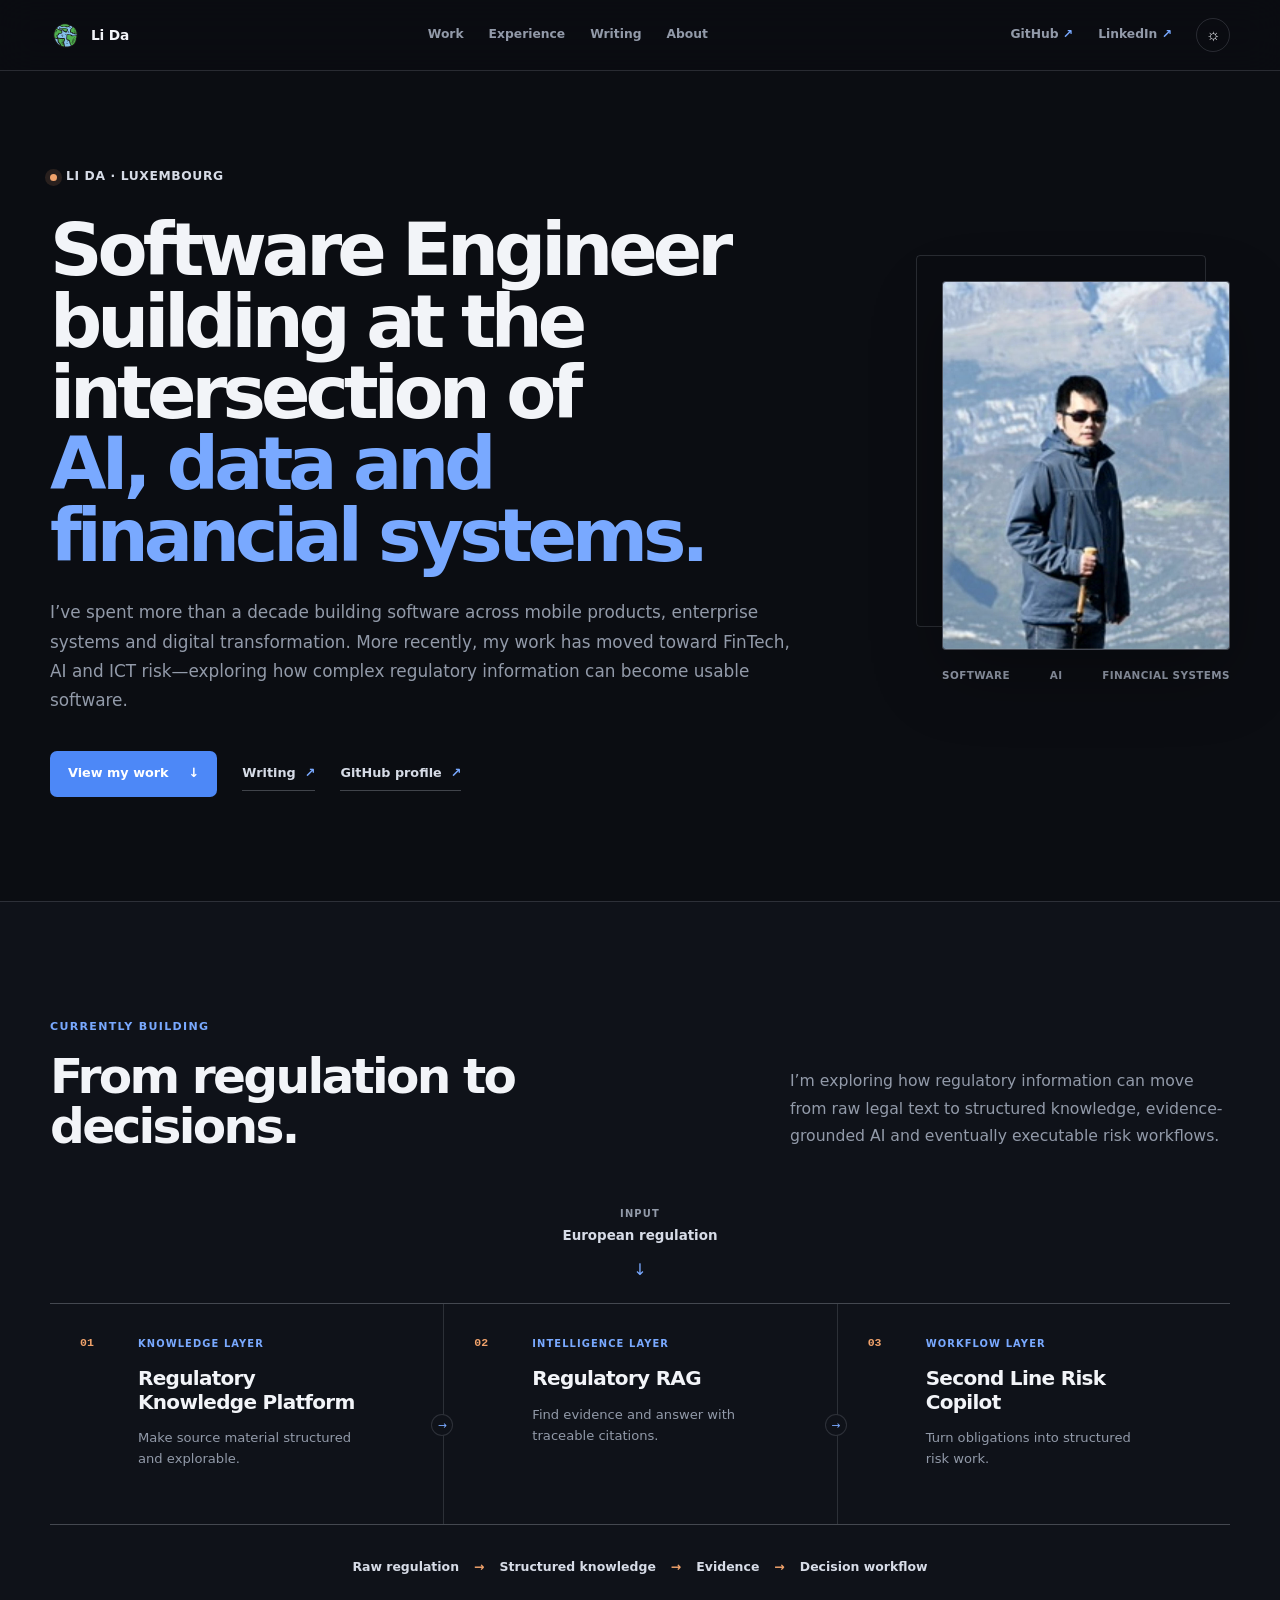
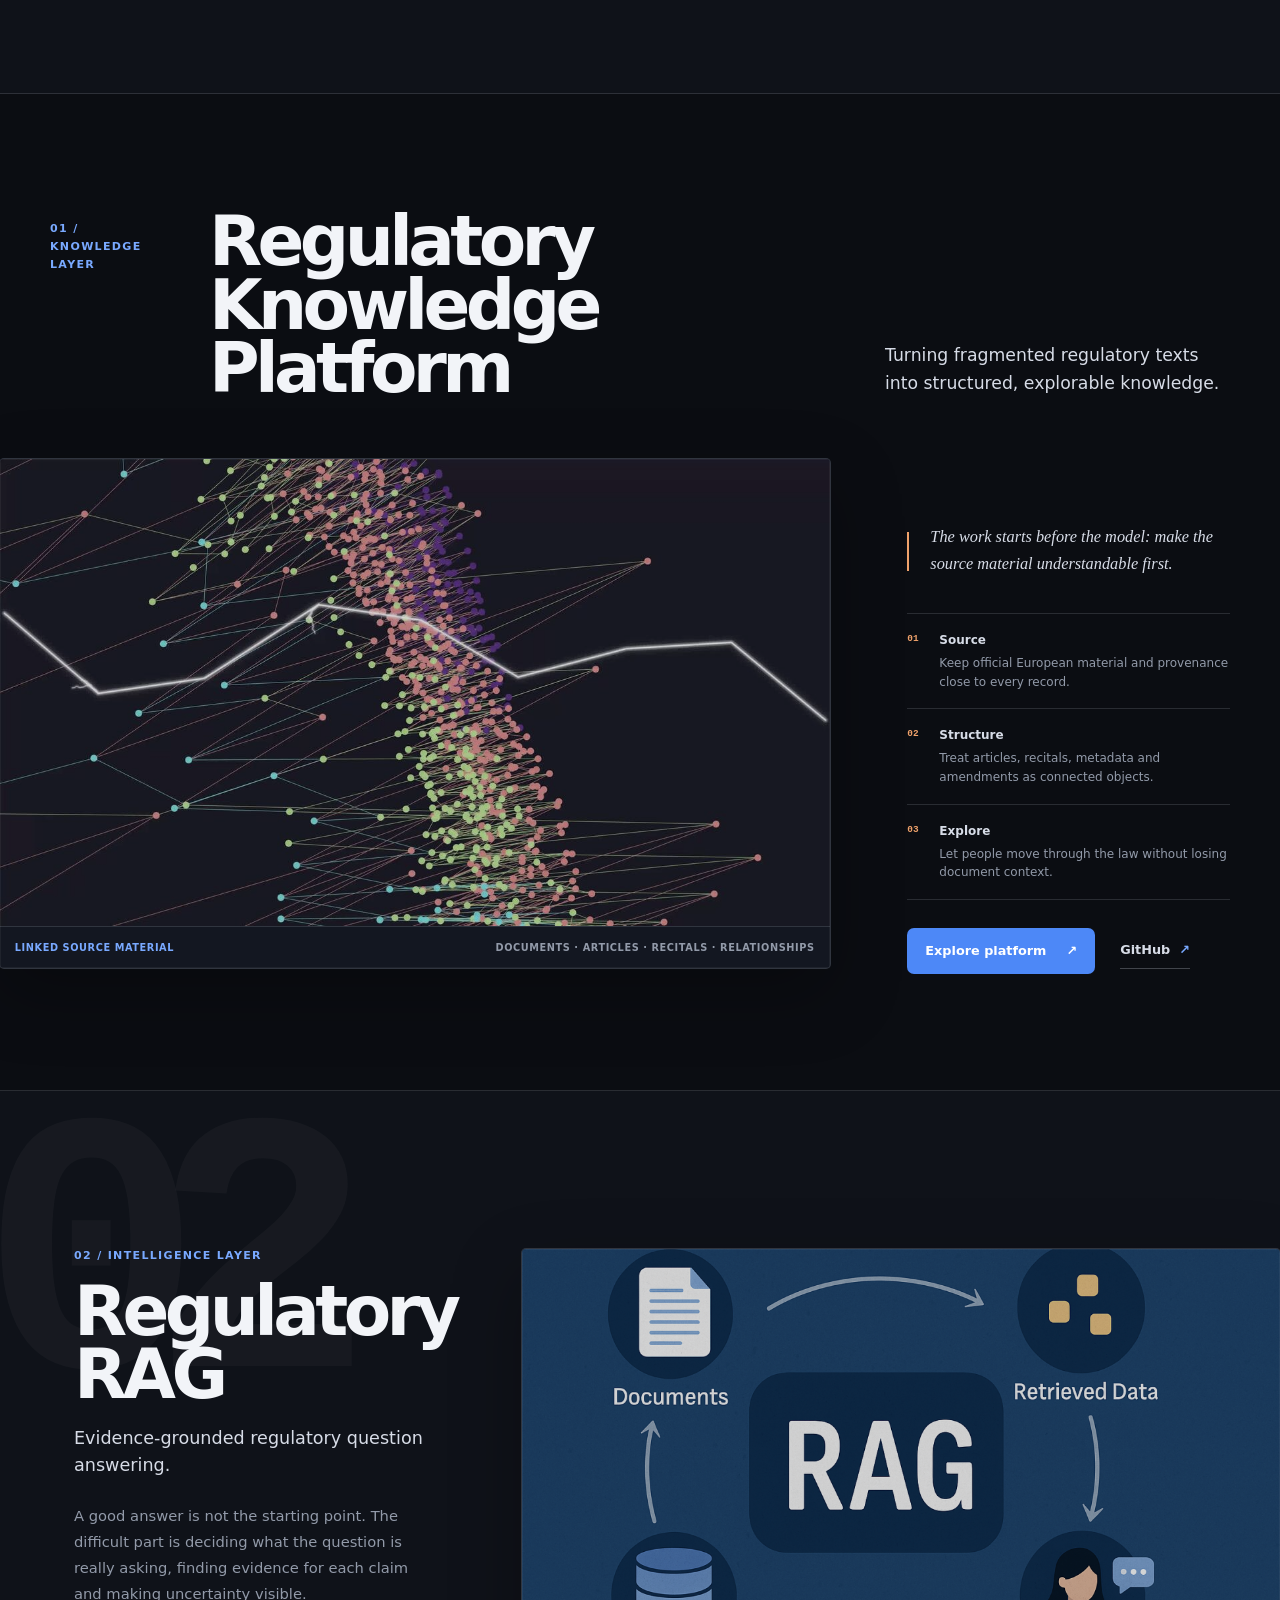
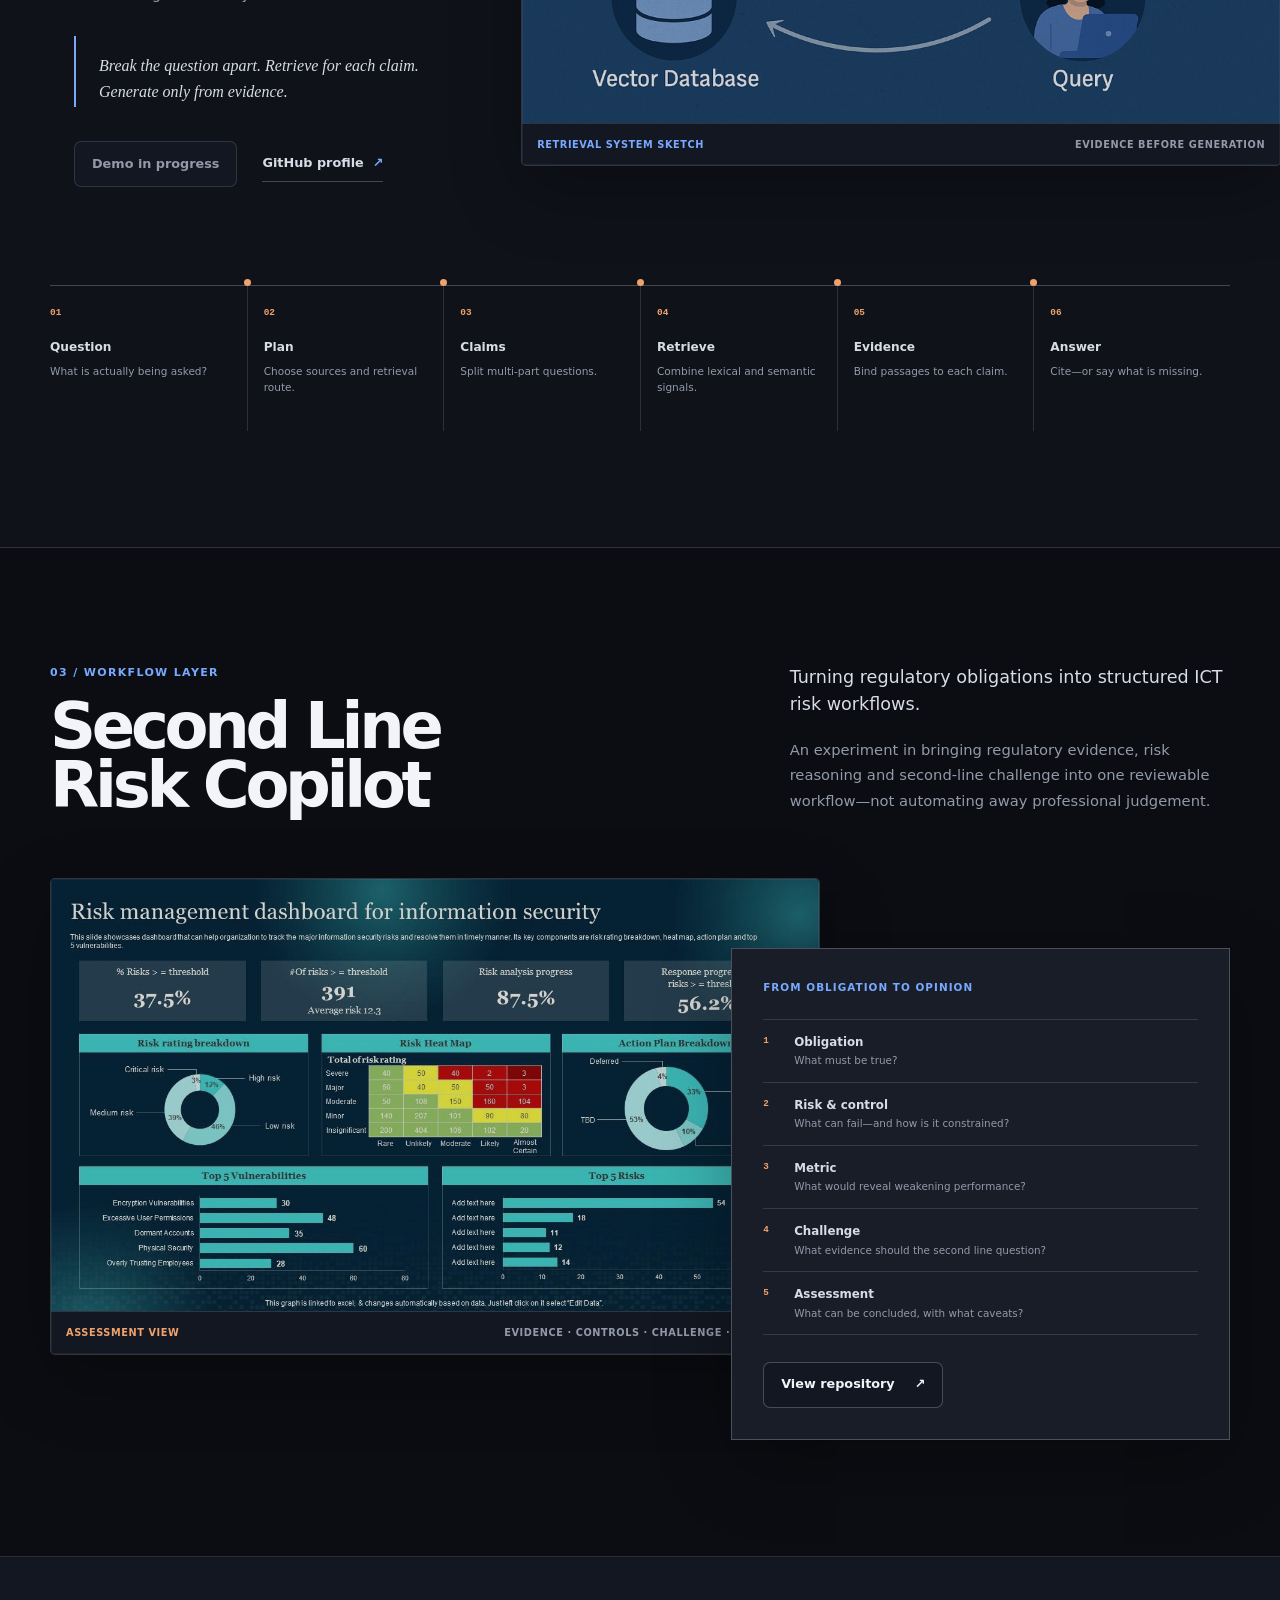
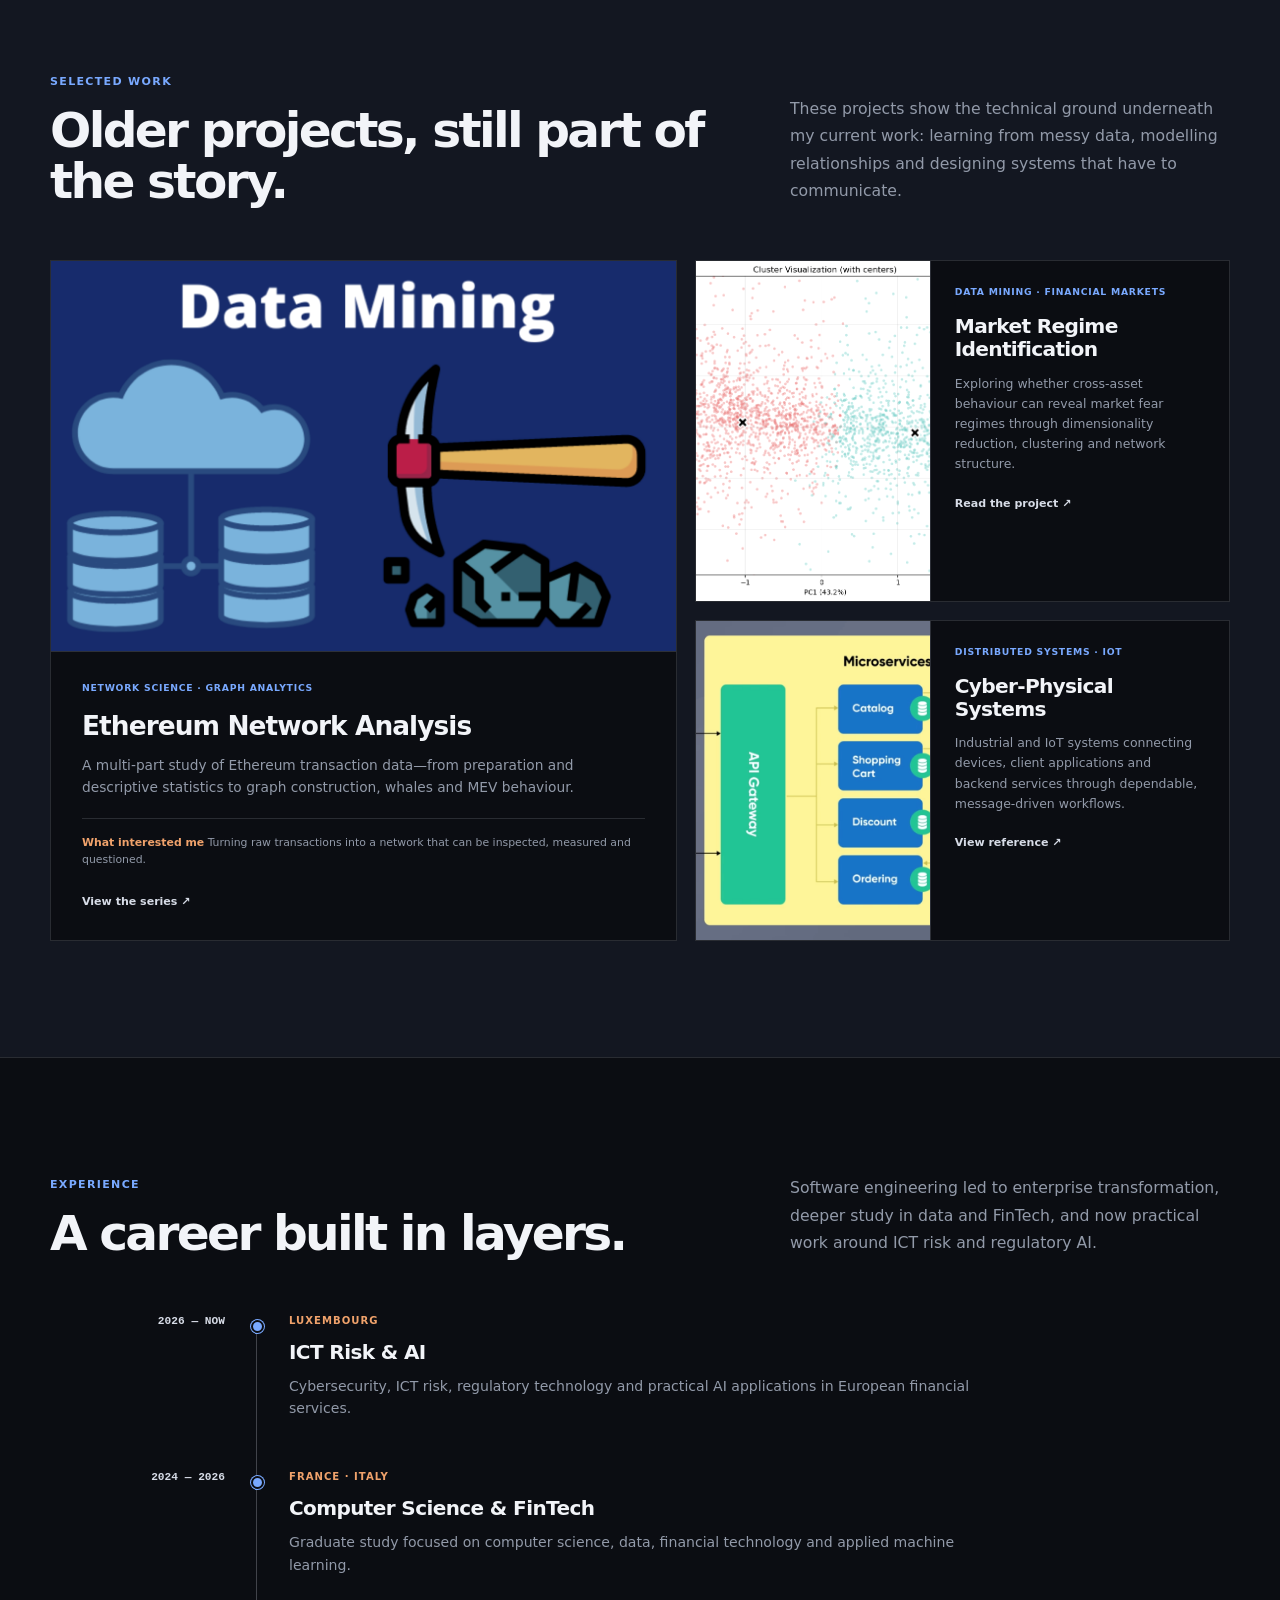
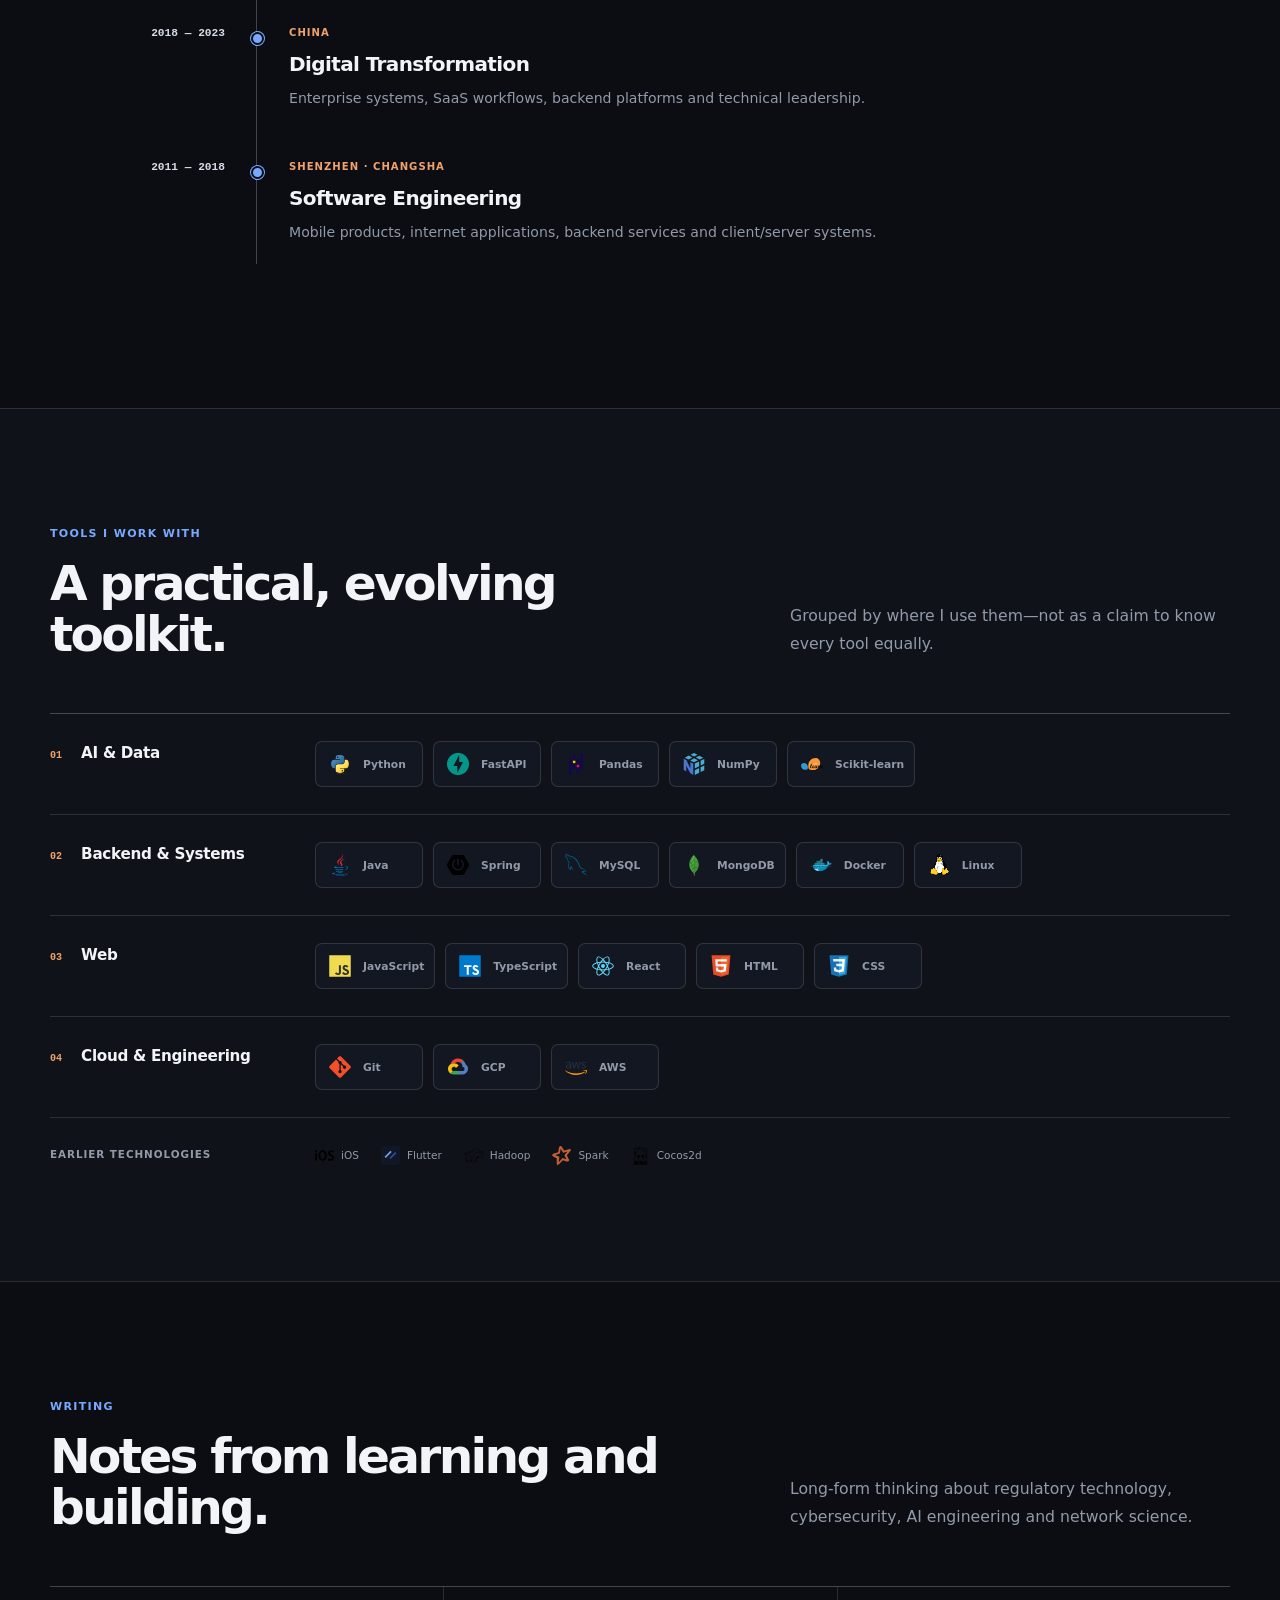
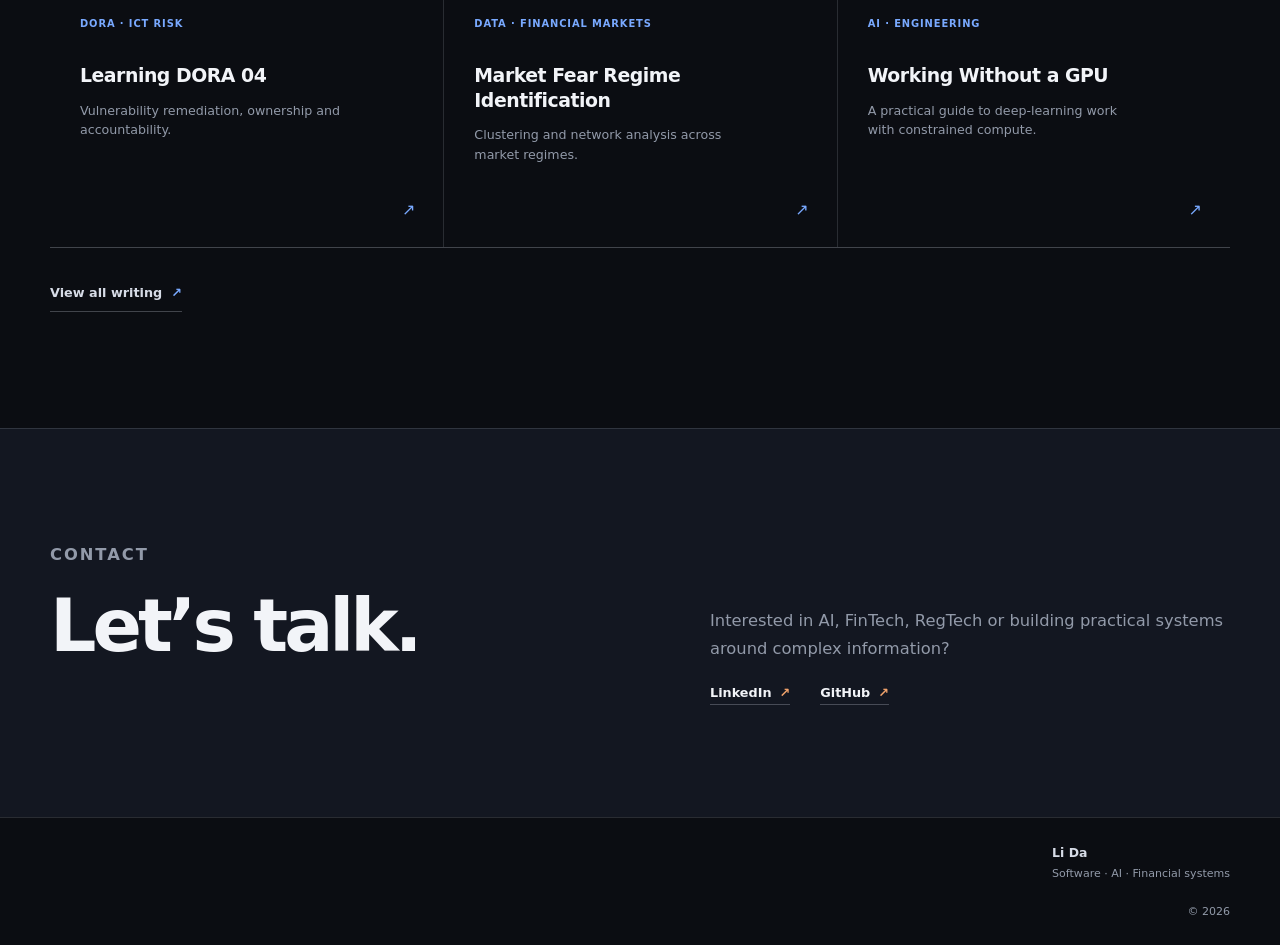
==== commit 3509e024: "Make project stories more expressive" ====
--- a/index.html
+++ b/index.html
@@ -109,96 +109,140 @@
         </div>
       </section>
 
-      <section class="project-section section" aria-labelledby="project-platform-title">
-        <div class="container project-row reveal">
-          <figure class="project-visual visual-blue">
-            <img src="assets/projects/knowledgegraph1.jpg" alt="A network visualisation representing linked regulatory information" />
-            <figcaption><span>01 · Knowledge layer</span><span>Structured legal relationships</span></figcaption>
-          </figure>
-          <article class="project-copy">
-            <p class="project-index">Project 01</p>
-            <h2 id="project-platform-title">Regulatory Knowledge Platform</h2>
-            <p class="project-subtitle">Turning fragmented regulatory texts into structured, explorable knowledge.</p>
-            <div class="project-reasoning">
-              <div><span>Problem</span><p>Official regulatory material is authoritative, but fragmented across documents, articles, recitals and amendments.</p></div>
-              <div><span>Approach</span><p>I’m building a knowledge layer around official European sources, document structure, metadata and legal relationships.</p></div>
-              <div><span>Key design choices</span><p>Structured documents · article and recital navigation · linked legal sources · traceability</p></div>
-            </div>
-            <div class="project-actions">
-              <a class="button button-primary" href="https://platform.lida.today" target="_blank" rel="noopener">Explore platform <span aria-hidden="true">↗</span></a>
-              <a class="text-link" href="https://github.com/liyouqi" target="_blank" rel="noopener">GitHub <span aria-hidden="true">↗</span></a>
-            </div>
-          </article>
-        </div>
-      </section>
-
-      <section class="project-section section project-alt" aria-labelledby="project-rag-title">
-        <div class="container project-row project-row-reverse reveal">
-          <figure class="project-visual visual-dark">
-            <img src="assets/projects/rag.png" alt="Diagram showing documents, retrieval, a vector database and a user query in a RAG system" />
-            <figcaption><span>02 · Intelligence layer</span><span>Evidence before generation</span></figcaption>
-          </figure>
-          <article class="project-copy">
-            <p class="project-index">Project 02</p>
-            <h2 id="project-rag-title">Regulatory RAG</h2>
-            <p class="project-subtitle">Evidence-grounded regulatory question answering.</p>
-            <div class="mini-pipeline" aria-label="Regulatory RAG pipeline">
-              <span>Question</span><i>→</i><span>Plan</span><i>→</i><span>Claims</span><i>→</i><span>Retrieve</span><i>→</i><span>Evidence</span><i>→</i><span>Answer</span>
-            </div>
-            <div class="project-reasoning">
-              <div><span>Problem</span><p>Simple semantic search breaks down when a regulatory question contains multiple claims or requires evidence from several sources.</p></div>
-              <div><span>Approach</span><p>Decompose the question, retrieve evidence for each claim, then constrain generation to the material that was actually found.</p></div>
-              <div><span>Key design choices</span><p>Hybrid retrieval · claim-level evidence · citation-bound answers · transparent failure</p></div>
-            </div>
-            <div class="project-actions">
-              <span class="button button-disabled" aria-label="Regulatory RAG demo is in progress">Demo in progress</span>
-              <a class="text-link" href="https://github.com/liyouqi" target="_blank" rel="noopener">GitHub profile <span aria-hidden="true">↗</span></a>
-            </div>
-          </article>
-        </div>
-      </section>
-
-      <section class="project-section section" aria-labelledby="project-risk-title">
-        <div class="container project-row reveal">
-          <figure class="project-visual visual-orange">
-            <img src="assets/projects/security-agent.jpg" alt="Information security risk dashboard with risk ratings, heat map and action plan progress" />
-            <figcaption><span>03 · Workflow layer</span><span>Structured risk assessment</span></figcaption>
-          </figure>
-          <article class="project-copy">
-            <p class="project-index">Project 03</p>
-            <h2 id="project-risk-title">Second Line Risk Copilot</h2>
-            <p class="project-subtitle">Turning regulatory obligations into structured ICT risk workflows.</p>
-            <div class="mini-pipeline" aria-label="ICT risk assessment workflow">
-              <span>Obligation</span><i>→</i><span>Risk</span><i>→</i><span>Control</span><i>→</i><span>Metric</span><i>→</i><span>Challenge</span><i>→</i><span>Assessment</span>
-            </div>
-            <div class="project-reasoning">
-              <div><span>Problem</span><p>Regulatory obligations rarely arrive in the shape of a usable control, metric or assessment workflow.</p></div>
-              <div><span>Approach</span><p>An experiment in bringing regulatory evidence, risk reasoning and structured second-line assessment into one workflow.</p></div>
-              <div><span>Key design choices</span><p>Evidence-linked reasoning · control objectives · KPI / KRI · human review and challenge</p></div>
-            </div>
-            <div class="project-actions">
+      <section class="project-story project-one section" aria-labelledby="project-platform-title">
+        <div class="container reveal">
+          <header class="project-title-block">
+            <p class="project-index">01 / Knowledge layer</p>
+            <h2 id="project-platform-title">Regulatory<br />Knowledge Platform</h2>
+            <p>Turning fragmented regulatory texts into structured, explorable knowledge.</p>
+          </header>
+          <div class="platform-layout">
+            <figure class="project-visual platform-visual">
+              <img src="assets/projects/knowledgegraph1.jpg" alt="A network visualisation representing linked regulatory information" />
+              <figcaption><span>Linked source material</span><span>Documents · Articles · Recitals · Relationships</span></figcaption>
+            </figure>
+            <aside class="platform-notes" aria-label="Platform design notes">
+              <p class="margin-note">The work starts before the model: make the source material understandable first.</p>
+              <ol>
+                <li><span>Source</span><p>Keep official European material and provenance close to every record.</p></li>
+                <li><span>Structure</span><p>Treat articles, recitals, metadata and amendments as connected objects.</p></li>
+                <li><span>Explore</span><p>Let people move through the law without losing document context.</p></li>
+              </ol>
+              <div class="project-actions">
+                <a class="button button-primary" href="https://platform.lida.today" target="_blank" rel="noopener">Explore platform <span aria-hidden="true">↗</span></a>
+                <a class="text-link" href="https://github.com/liyouqi" target="_blank" rel="noopener">GitHub <span aria-hidden="true">↗</span></a>
+              </div>
+            </aside>
+          </div>
+        </div>
+      </section>
+
+      <section class="project-story project-two section" aria-labelledby="project-rag-title">
+        <div class="container reveal">
+          <div class="rag-layout">
+            <article class="rag-copy">
+              <p class="project-index">02 / Intelligence layer</p>
+              <h2 id="project-rag-title">Regulatory RAG</h2>
+              <p class="project-subtitle">Evidence-grounded regulatory question answering.</p>
+              <p class="project-lead">A good answer is not the starting point. The difficult part is deciding what the question is really asking, finding evidence for each claim and making uncertainty visible.</p>
+              <blockquote>Break the question apart. Retrieve for each claim. Generate only from evidence.</blockquote>
+              <div class="project-actions">
+                <span class="button button-disabled" aria-label="Regulatory RAG demo is in progress">Demo in progress</span>
+                <a class="text-link" href="https://github.com/liyouqi" target="_blank" rel="noopener">GitHub profile <span aria-hidden="true">↗</span></a>
+              </div>
+            </article>
+            <figure class="project-visual rag-visual">
+              <img src="assets/projects/rag.png" alt="Diagram showing documents, retrieval, a vector database and a user query in a RAG system" />
+              <figcaption><span>Retrieval system sketch</span><span>Evidence before generation</span></figcaption>
+            </figure>
+          </div>
+          <ol class="rag-path" aria-label="Regulatory RAG pipeline">
+            <li><span>01</span><strong>Question</strong><small>What is actually being asked?</small></li>
+            <li><span>02</span><strong>Plan</strong><small>Choose sources and retrieval route.</small></li>
+            <li><span>03</span><strong>Claims</strong><small>Split multi-part questions.</small></li>
+            <li><span>04</span><strong>Retrieve</strong><small>Combine lexical and semantic signals.</small></li>
+            <li><span>05</span><strong>Evidence</strong><small>Bind passages to each claim.</small></li>
+            <li><span>06</span><strong>Answer</strong><small>Cite—or say what is missing.</small></li>
+          </ol>
+        </div>
+      </section>
+
+      <section class="project-story project-three section" aria-labelledby="project-risk-title">
+        <div class="container reveal">
+          <header class="risk-heading">
+            <div>
+              <p class="project-index">03 / Workflow layer</p>
+              <h2 id="project-risk-title">Second Line<br />Risk Copilot</h2>
+            </div>
+            <div>
+              <p class="project-subtitle">Turning regulatory obligations into structured ICT risk workflows.</p>
+              <p class="project-lead">An experiment in bringing regulatory evidence, risk reasoning and second-line challenge into one reviewable workflow—not automating away professional judgement.</p>
+            </div>
+          </header>
+          <div class="risk-layout">
+            <figure class="project-visual risk-visual">
+              <img src="assets/projects/security-agent.jpg" alt="Information security risk dashboard with risk ratings, heat map and action plan progress" />
+              <figcaption><span>Assessment view</span><span>Evidence · Controls · Challenge · Follow-up</span></figcaption>
+            </figure>
+            <div class="risk-workflow">
+              <p>From obligation to opinion</p>
+              <ol>
+                <li><span>Obligation</span><i>What must be true?</i></li>
+                <li><span>Risk &amp; control</span><i>What can fail—and how is it constrained?</i></li>
+                <li><span>Metric</span><i>What would reveal weakening performance?</i></li>
+                <li><span>Challenge</span><i>What evidence should the second line question?</i></li>
+                <li><span>Assessment</span><i>What can be concluded, with what caveats?</i></li>
+              </ol>
               <a class="button button-secondary" href="https://github.com/liyouqi/Governance-Agent-Platform" target="_blank" rel="noopener">View repository <span aria-hidden="true">↗</span></a>
             </div>
-          </article>
+          </div>
         </div>
       </section>
 
       <section class="section selected-section">
         <div class="container reveal">
-          <div class="section-intro">
-            <p class="kicker">Selected work</p>
-            <h2>Earlier work across data, graphs and systems.</h2>
-          </div>
-          <div class="work-list">
-            <a href="https://liyouqi.github.io/data%20mining/Ehtereum-Network-Analysis-01-introduction/" target="_blank" rel="noopener">
-              <span><strong>Ethereum Network Analysis</strong><small>Network science · graph analytics</small></span><i aria-hidden="true">↗</i>
-            </a>
-            <a href="https://liyouqi.github.io/data%20mining/Market-Fear-Regime-Identification-03/" target="_blank" rel="noopener">
-              <span><strong>Market Regime Identification</strong><small>Data mining · financial markets</small></span><i aria-hidden="true">↗</i>
-            </a>
-            <a href="http://www.bhome.com.cn/en/manu/#industrial" target="_blank" rel="noopener">
-              <span><strong>Cyber-Physical Systems</strong><small>Distributed systems · IoT</small></span><i aria-hidden="true">↗</i>
-            </a>
+          <div class="section-intro split-intro">
+            <div>
+              <p class="kicker">Selected work</p>
+              <h2>Older projects, still part of the story.</h2>
+            </div>
+            <p>These projects show the technical ground underneath my current work: learning from messy data, modelling relationships and designing systems that have to communicate.</p>
+          </div>
+          <div class="selected-showcase">
+            <article class="work-piece work-piece-main">
+              <a href="https://liyouqi.github.io/data%20mining/Ehtereum-Network-Analysis-01-introduction/" target="_blank" rel="noopener">
+                <figure><img src="assets/projects/datamining.png" alt="Data-mining illustration used for the Ethereum network analysis series" /></figure>
+                <div class="work-piece-copy">
+                  <span class="work-meta">Network science · Graph analytics</span>
+                  <h3>Ethereum Network Analysis</h3>
+                  <p>A multi-part study of Ethereum transaction data—from preparation and descriptive statistics to graph construction, whales and MEV behaviour.</p>
+                  <small><strong>What interested me</strong> Turning raw transactions into a network that can be inspected, measured and questioned.</small>
+                  <i aria-hidden="true">View the series ↗</i>
+                </div>
+              </a>
+            </article>
+            <article class="work-piece work-piece-side">
+              <a href="https://liyouqi.github.io/data%20mining/Market-Fear-Regime-Identification-03/" target="_blank" rel="noopener">
+                <figure><img src="assets/projects/3-multiasset-cluster-centers.png" alt="Scatter plot showing two market regime clusters and their centres" /></figure>
+                <div class="work-piece-copy">
+                  <span class="work-meta">Data mining · Financial markets</span>
+                  <h3>Market Regime Identification</h3>
+                  <p>Exploring whether cross-asset behaviour can reveal market fear regimes through dimensionality reduction, clustering and network structure.</p>
+                  <i aria-hidden="true">Read the project ↗</i>
+                </div>
+              </a>
+            </article>
+            <article class="work-piece work-piece-side">
+              <a href="http://www.bhome.com.cn/en/manu/#industrial" target="_blank" rel="noopener">
+                <figure><img src="assets/projects/microservices.png" alt="Microservices diagram connecting web and mobile clients to backend services" /></figure>
+                <div class="work-piece-copy">
+                  <span class="work-meta">Distributed systems · IoT</span>
+                  <h3>Cyber-Physical Systems</h3>
+                  <p>Industrial and IoT systems connecting devices, client applications and backend services through dependable, message-driven workflows.</p>
+                  <i aria-hidden="true">View reference ↗</i>
+                </div>
+              </a>
+            </article>
           </div>
         </div>
       </section>
--- a/style.css
+++ b/style.css
@@ -118,38 +118,91 @@
 .build-thesis i { color: var(--orange); font-style: normal; }
 @keyframes flowPulse { 0%, 100% { transform: translateX(0); } 50% { transform: translateX(3px); } }
 
-.project-section { border-bottom: 1px solid var(--line); }
-.project-alt { background: var(--bg-soft); }
-.project-row { display: grid; grid-template-columns: minmax(0, 1.08fr) minmax(340px, .92fr); align-items: center; gap: clamp(54px, 7vw, 100px); }
-.project-row-reverse .project-visual { order: 2; }
-.project-row-reverse .project-copy { order: 1; }
+.project-story { position: relative; overflow: hidden; border-bottom: 1px solid var(--line); }
+.project-two { background: var(--bg-soft); }
+.project-two::before { position: absolute; top: 28px; left: -20px; color: color-mix(in srgb, var(--ink) 3%, transparent); content: "02"; font: 760 clamp(12rem, 29vw, 27rem)/.8 ui-monospace, SFMono-Regular, Menlo, monospace; letter-spacing: -.14em; pointer-events: none; }
 .project-visual { position: relative; overflow: hidden; margin: 0; border: 1px solid var(--line); border-radius: 5px; background: var(--panel); box-shadow: var(--shadow); }
 .project-visual::after { position: absolute; inset: 0; border: 1px solid rgba(255,255,255,.05); content: ""; pointer-events: none; }
 .project-visual img { width: 100%; aspect-ratio: 16 / 10; object-fit: cover; filter: saturate(.72) contrast(1.04) brightness(.83); transition: transform .65s cubic-bezier(.2,.7,.2,1), filter .35s ease; }
 .project-visual:hover img { transform: scale(1.018); filter: saturate(.88) contrast(1.04) brightness(.9); }
 .project-visual figcaption { display: flex; justify-content: space-between; gap: 20px; padding: 13px 15px; border-top: 1px solid var(--line); color: var(--muted); font-size: .61rem; font-weight: 700; letter-spacing: .06em; text-transform: uppercase; }
 .project-visual figcaption span:first-child { color: var(--blue); }
-.visual-orange figcaption span:first-child { color: var(--orange); }
-.project-copy h2 { max-width: 520px; margin-bottom: 15px; font-size: clamp(2rem, 3.25vw, 3.15rem); font-weight: 700; letter-spacing: -.055em; line-height: 1.02; }
+.project-title-block { display: grid; grid-template-columns: 125px minmax(0, 1fr) minmax(270px, 345px); align-items: end; gap: 34px; margin-bottom: 57px; }
+.project-title-block .project-index { align-self: start; margin-top: 10px; }
+.project-title-block h2, .rag-copy h2, .risk-heading h2 { margin: 0; font-size: clamp(2.75rem, 5.4vw, 5.2rem); font-weight: 700; letter-spacing: -.067em; line-height: .92; }
+.project-title-block > p:last-child { margin: 0 0 4px; color: var(--ink-soft); font-size: 1.08rem; line-height: 1.58; }
 .project-subtitle { max-width: 540px; margin-bottom: 31px; color: var(--ink-soft); font-size: 1.1rem; line-height: 1.55; }
-.project-reasoning { border-top: 1px solid var(--line); }
-.project-reasoning > div { display: grid; grid-template-columns: 115px 1fr; gap: 18px; padding: 16px 0; border-bottom: 1px solid var(--line); }
-.project-reasoning span { padding-top: 2px; color: var(--blue); font-size: .63rem; font-weight: 790; letter-spacing: .09em; text-transform: uppercase; }
-.project-reasoning p { margin: 0; color: var(--muted); font-size: .83rem; line-height: 1.62; }
+.project-lead { color: var(--muted); font-size: .92rem; line-height: 1.75; }
 .project-actions { margin-top: 28px; }
-.mini-pipeline { display: flex; flex-wrap: wrap; align-items: center; gap: 7px; margin: -8px 0 25px; }
-.mini-pipeline span { padding: 5px 7px; border: 1px solid var(--line); border-radius: 4px; color: var(--ink-soft); font: 650 .59rem/1.1 ui-monospace, SFMono-Regular, Menlo, monospace; text-transform: uppercase; }
-.mini-pipeline i { color: var(--orange); font-style: normal; font-size: .7rem; }
+
+.platform-layout { display: grid; grid-template-columns: minmax(0, 1.5fr) minmax(300px, .62fr); align-items: start; gap: clamp(40px, 6vw, 82px); }
+.platform-visual { width: calc(100% + clamp(16px, 4vw, 60px)); margin-left: clamp(-60px, -4vw, -16px); }
+.platform-visual img { aspect-ratio: 16 / 9; }
+.platform-notes { margin-top: 66px; }
+.margin-note { position: relative; max-width: 330px; margin-bottom: 35px; padding-left: 23px; color: var(--ink-soft); font-family: Georgia, "Times New Roman", serif; font-size: 1.02rem; font-style: italic; line-height: 1.65; }
+.margin-note::before { position: absolute; top: 8px; bottom: 7px; left: 0; width: 2px; background: var(--orange); content: ""; }
+.platform-notes ol { margin: 0; padding: 0; border-top: 1px solid var(--line); list-style: none; counter-reset: platform-note; }
+.platform-notes li { position: relative; padding: 17px 0 17px 32px; border-bottom: 1px solid var(--line); counter-increment: platform-note; }
+.platform-notes li::before { position: absolute; top: 20px; left: 0; color: var(--orange); content: "0" counter(platform-note); font: 650 .59rem/1 ui-monospace, SFMono-Regular, Menlo, monospace; }
+.platform-notes li span { display: block; margin-bottom: 4px; color: var(--ink-soft); font-size: .75rem; font-weight: 740; }
+.platform-notes li p { margin: 0; color: var(--muted); font-size: .75rem; line-height: 1.55; }
+
+.rag-layout { position: relative; display: grid; grid-template-columns: minmax(300px, .7fr) minmax(0, 1.3fr); align-items: center; gap: clamp(50px, 7vw, 105px); }
+.rag-copy { position: relative; z-index: 2; padding: 40px 0 20px clamp(0px, 2vw, 24px); }
+.rag-copy h2 { max-width: 560px; margin-bottom: 18px; }
+.rag-copy .project-subtitle { margin-bottom: 24px; }
+.rag-copy blockquote { max-width: 390px; margin: 30px 0 34px; padding: 17px 0 2px 23px; border-left: 2px solid var(--blue); color: var(--ink-soft); font-family: Georgia, "Times New Roman", serif; font-size: 1rem; font-style: italic; line-height: 1.62; }
+.rag-visual { width: calc(100% + clamp(22px, 4vw, 60px)); }
+.rag-visual img { aspect-ratio: 16 / 10; }
+.rag-path { position: relative; z-index: 2; display: grid; grid-template-columns: repeat(6, 1fr); margin: 78px 0 0; padding: 0; border-top: 1px solid var(--line-strong); list-style: none; }
+.rag-path li { position: relative; min-height: 145px; padding: 22px 16px 15px 0; }
+.rag-path li + li { padding-left: 16px; border-left: 1px solid var(--line); }
+.rag-path li:not(:last-child)::after { position: absolute; top: -7px; right: -4px; width: 7px; height: 7px; border-radius: 50%; background: var(--orange); content: ""; }
+.rag-path span { display: block; margin-bottom: 20px; color: var(--orange); font: 650 .59rem/1 ui-monospace, SFMono-Regular, Menlo, monospace; }
+.rag-path strong { display: block; margin-bottom: 7px; color: var(--ink-soft); font-size: .76rem; }
+.rag-path small { display: block; color: var(--muted); font-size: .66rem; line-height: 1.48; }
+
+.risk-heading { display: grid; grid-template-columns: minmax(0, 1fr) minmax(300px, .72fr); align-items: end; gap: clamp(55px, 10vw, 145px); margin-bottom: 63px; }
+.risk-heading h2 { font-size: clamp(2.75rem, 5vw, 4.8rem); }
+.risk-heading .project-subtitle { margin-bottom: 18px; }
+.risk-heading .project-lead { max-width: 470px; margin-bottom: 1px; }
+.risk-layout { display: grid; grid-template-columns: minmax(0, 1.28fr) minmax(300px, .72fr); align-items: start; }
+.risk-visual { width: calc(100% + 15px); }
+.risk-visual img { aspect-ratio: 16 / 9; }
+.risk-visual figcaption span:first-child { color: var(--orange); }
+.risk-workflow { position: relative; z-index: 3; margin: 70px 0 0 -74px; padding: 30px 31px 31px; border: 1px solid var(--line-strong); background: var(--panel-raised); box-shadow: var(--shadow); }
+.risk-workflow > p { margin-bottom: 23px; color: var(--blue); font-size: .65rem; font-weight: 790; letter-spacing: .1em; text-transform: uppercase; }
+.risk-workflow ol { margin: 0 0 27px; padding: 0; border-top: 1px solid var(--line); list-style: none; counter-reset: risk-step; }
+.risk-workflow li { position: relative; padding: 13px 0 13px 31px; border-bottom: 1px solid var(--line); counter-increment: risk-step; }
+.risk-workflow li::before { position: absolute; top: 16px; left: 0; color: var(--orange); content: counter(risk-step); font: 650 .58rem/1 ui-monospace, SFMono-Regular, Menlo, monospace; }
+.risk-workflow li span, .risk-workflow li i { display: block; }
+.risk-workflow li span { margin-bottom: 2px; color: var(--ink-soft); font-size: .74rem; font-weight: 720; }
+.risk-workflow li i { color: var(--muted); font-size: .65rem; font-style: normal; line-height: 1.45; }
 
 .selected-section { background: var(--panel); }
-.work-list { border-top: 1px solid var(--line-strong); }
-.work-list a { display: flex; align-items: center; justify-content: space-between; gap: 24px; padding: 27px 2px; border-bottom: 1px solid var(--line); text-decoration: none; }
-.work-list a > span { display: flex; align-items: baseline; gap: 20px; transition: transform .2s ease; }
-.work-list strong { min-width: 285px; font-size: 1.06rem; font-weight: 680; letter-spacing: -.02em; }
-.work-list small { color: var(--muted); font-size: .74rem; }
-.work-list i { color: var(--blue); font-style: normal; transition: transform .2s ease; }
-.work-list a:hover > span { transform: translateX(4px); }
-.work-list a:hover i { transform: translate(3px, -3px); }
+.selected-showcase { display: grid; grid-template-columns: minmax(0, 1.08fr) minmax(420px, .92fr); grid-template-rows: repeat(2, minmax(240px, auto)); gap: 18px; }
+.work-piece { overflow: hidden; border: 1px solid var(--line); background: var(--bg); transition: border-color .25s ease, transform .25s ease; }
+.work-piece:hover { border-color: var(--line-strong); transform: translateY(-3px); }
+.work-piece > a { height: 100%; color: inherit; text-decoration: none; }
+.work-piece figure { overflow: hidden; margin: 0; background: var(--bg-soft); }
+.work-piece img { width: 100%; height: 100%; object-fit: cover; filter: saturate(.78) contrast(1.02); transition: transform .55s cubic-bezier(.2,.7,.2,1), filter .3s ease; }
+.work-piece:hover img { transform: scale(1.025); filter: saturate(.98) contrast(1.02); }
+.work-piece-main { grid-row: 1 / 3; }
+.work-piece-main > a { display: flex; flex-direction: column; }
+.work-piece-main figure { aspect-ratio: 16 / 10; border-bottom: 1px solid var(--line); }
+.work-piece-main .work-piece-copy { display: flex; flex: 1; flex-direction: column; padding: 29px 31px 30px; }
+.work-piece-side > a { display: grid; grid-template-columns: minmax(170px, .88fr) minmax(210px, 1.12fr); }
+.work-piece-side figure { min-height: 240px; border-right: 1px solid var(--line); }
+.work-piece-side .work-piece-copy { padding: 24px 24px 22px; }
+.work-meta { display: block; margin-bottom: 15px; color: var(--blue); font-size: .58rem; font-weight: 790; letter-spacing: .08em; text-transform: uppercase; }
+.work-piece h3 { margin-bottom: 12px; font-size: 1.26rem; letter-spacing: -.035em; line-height: 1.15; }
+.work-piece-main h3 { font-size: 1.65rem; }
+.work-piece-copy > p { margin-bottom: 20px; color: var(--muted); font-size: .78rem; line-height: 1.62; }
+.work-piece-main .work-piece-copy > p { max-width: 540px; font-size: .86rem; }
+.work-piece-copy small { display: block; margin-bottom: 24px; padding-top: 16px; border-top: 1px solid var(--line); color: var(--muted); font-size: .68rem; line-height: 1.55; }
+.work-piece-copy small strong { color: var(--orange); font-weight: 740; }
+.work-piece-copy i { display: block; margin-top: auto; color: var(--ink-soft); font-size: .69rem; font-style: normal; font-weight: 720; transition: color .2s ease, transform .2s ease; }
+.work-piece:hover .work-piece-copy i { color: var(--blue); transform: translateX(4px); }
 
 .experience-section { border-top: 1px solid var(--line); }
 .timeline { position: relative; margin: 0; padding: 0; list-style: none; }
@@ -209,10 +262,22 @@
 @media (max-width: 980px) {
   .hero-grid { grid-template-columns: minmax(0, 1.45fr) minmax(230px, .55fr); gap: 48px; }
   h1 { font-size: clamp(3rem, 6vw, 4.4rem); }
-  .project-row { grid-template-columns: 1fr; }
-  .project-row-reverse .project-visual, .project-row-reverse .project-copy { order: initial; }
-  .project-visual { width: min(100%, 760px); }
-  .project-copy { max-width: 720px; }
+  .project-title-block { grid-template-columns: 90px minmax(0, 1fr); }
+  .project-title-block > p:last-child { grid-column: 2; max-width: 500px; }
+  .platform-layout, .rag-layout { grid-template-columns: 1fr; }
+  .platform-visual { width: calc(100% + 30px); }
+  .platform-notes { display: grid; grid-template-columns: .8fr 1.2fr; gap: 40px; margin-top: 10px; }
+  .platform-notes .project-actions { grid-column: 2; }
+  .rag-copy { max-width: 600px; }
+  .rag-visual { width: 92%; margin-left: auto; }
+  .rag-path { grid-template-columns: repeat(3, 1fr); margin-top: 55px; border-bottom: 1px solid var(--line-strong); }
+  .rag-path li:nth-child(4) { border-left: 0; }
+  .risk-layout { grid-template-columns: minmax(0, 1.15fr) minmax(300px, .85fr); }
+  .risk-workflow { margin-left: -42px; }
+  .selected-showcase { grid-template-columns: 1fr; grid-template-rows: auto; }
+  .work-piece-main { grid-row: auto; }
+  .work-piece-main > a { display: grid; grid-template-columns: minmax(0, 1.12fr) minmax(310px, .88fr); }
+  .work-piece-main figure { min-height: 360px; aspect-ratio: auto; border-right: 1px solid var(--line); border-bottom: 0; }
   .writing-list a { padding-right: 22px; padding-left: 22px; }
 }
 
@@ -244,11 +309,26 @@
   .build-flow li:not(:last-child)::after { top: auto; right: auto; bottom: -10px; left: 21px; transform: rotate(90deg); animation: none; }
   .build-flow h3, .build-flow p { max-width: none; }
   .build-thesis { justify-content: flex-start; gap: 9px; }
-  .project-row { gap: 43px; }
-  .project-copy h2 { font-size: clamp(2.05rem, 9vw, 3rem); }
-  .project-reasoning > div { grid-template-columns: 95px 1fr; }
-  .work-list a > span { flex-direction: column; gap: 4px; }
-  .work-list strong { min-width: 0; }
+  .project-title-block { grid-template-columns: 1fr; gap: 17px; margin-bottom: 40px; }
+  .project-title-block .project-index { margin: 0; }
+  .project-title-block > p:last-child { grid-column: auto; }
+  .project-title-block h2, .rag-copy h2, .risk-heading h2 { font-size: clamp(2.65rem, 12vw, 4.3rem); }
+  .platform-visual, .rag-visual, .risk-visual { width: 100%; margin-left: 0; }
+  .platform-notes { display: block; margin-top: 38px; }
+  .platform-notes .project-actions { margin-top: 27px; }
+  .margin-note { margin-bottom: 30px; }
+  .rag-copy { padding: 0; }
+  .rag-copy blockquote { margin-top: 26px; }
+  .rag-visual { margin-top: 18px; }
+  .rag-path { grid-template-columns: repeat(2, 1fr); margin-top: 42px; }
+  .rag-path li:nth-child(3), .rag-path li:nth-child(5) { border-left: 0; }
+  .rag-path li:nth-child(4) { border-left: 1px solid var(--line); }
+  .risk-heading { grid-template-columns: 1fr; gap: 27px; margin-bottom: 42px; }
+  .risk-layout { grid-template-columns: 1fr; }
+  .risk-workflow { margin: -31px 15px 0; }
+  .work-piece-main > a, .work-piece-side > a { grid-template-columns: 1fr; }
+  .work-piece-main figure, .work-piece-side figure { min-height: 0; aspect-ratio: 16 / 10; border-right: 0; border-bottom: 1px solid var(--line); }
+  .work-piece-main .work-piece-copy, .work-piece-side .work-piece-copy { padding: 25px 23px 26px; }
   .timeline::before { left: 7px; }
   .timeline li { grid-template-columns: 1fr; gap: 9px; padding: 0 0 43px 36px; }
   .timeline li::before { left: 2px; }
@@ -270,8 +350,12 @@
   .hero-actions { gap: 15px 20px; }
   .portrait-wrap { width: calc(100% - 26px); }
   .project-visual figcaption { flex-direction: column; gap: 3px; }
-  .project-reasoning > div { grid-template-columns: 1fr; gap: 6px; }
-  .mini-pipeline { gap: 6px; }
+  .rag-path { grid-template-columns: 1fr; border-bottom: 0; }
+  .rag-path li { min-height: 0; padding: 18px 0; border-bottom: 1px solid var(--line); }
+  .rag-path li + li, .rag-path li:nth-child(4) { padding-left: 0; border-left: 0; }
+  .rag-path li:not(:last-child)::after { display: none; }
+  .rag-path span { margin-bottom: 8px; }
+  .risk-workflow { margin-right: 8px; margin-left: 8px; padding: 25px 22px; }
   .build-thesis { font-size: .69rem; }
   .tool-group { padding: 25px 0; }
   .earlier-tools ul { gap: 15px; }
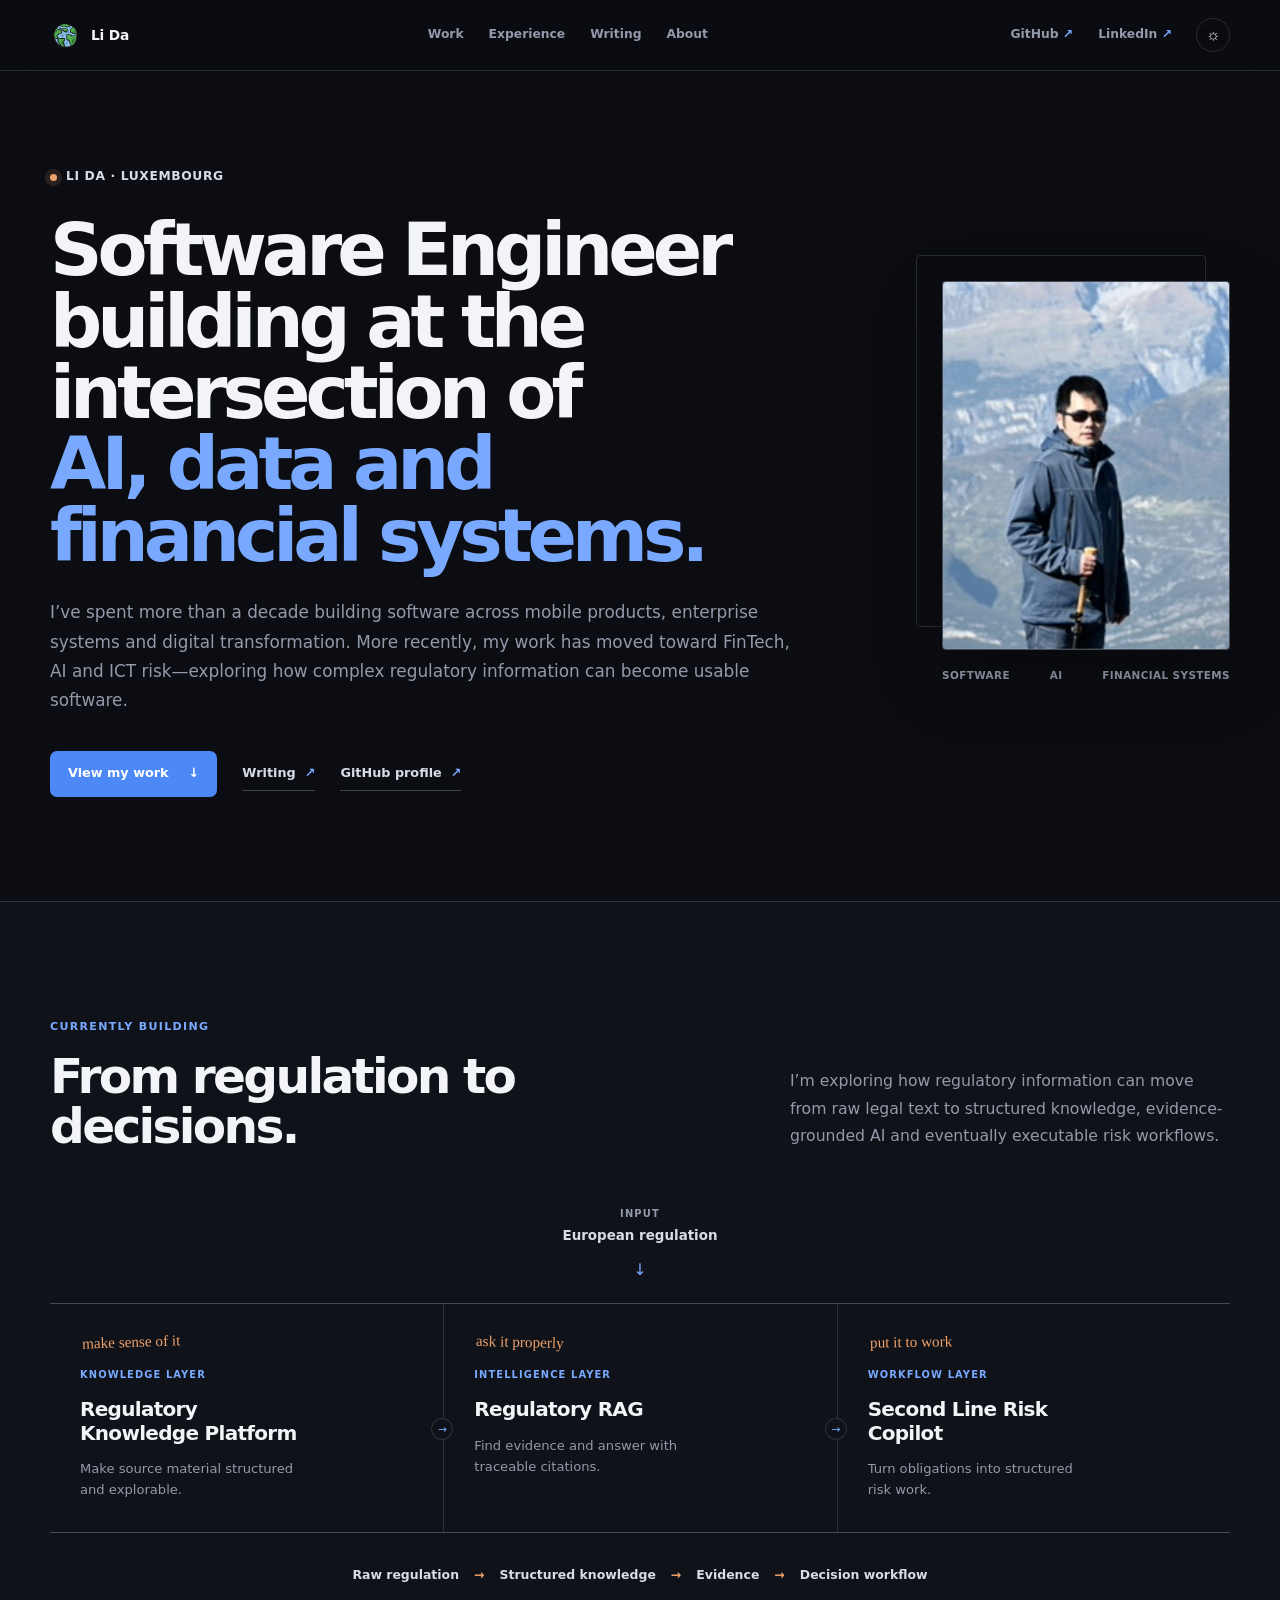
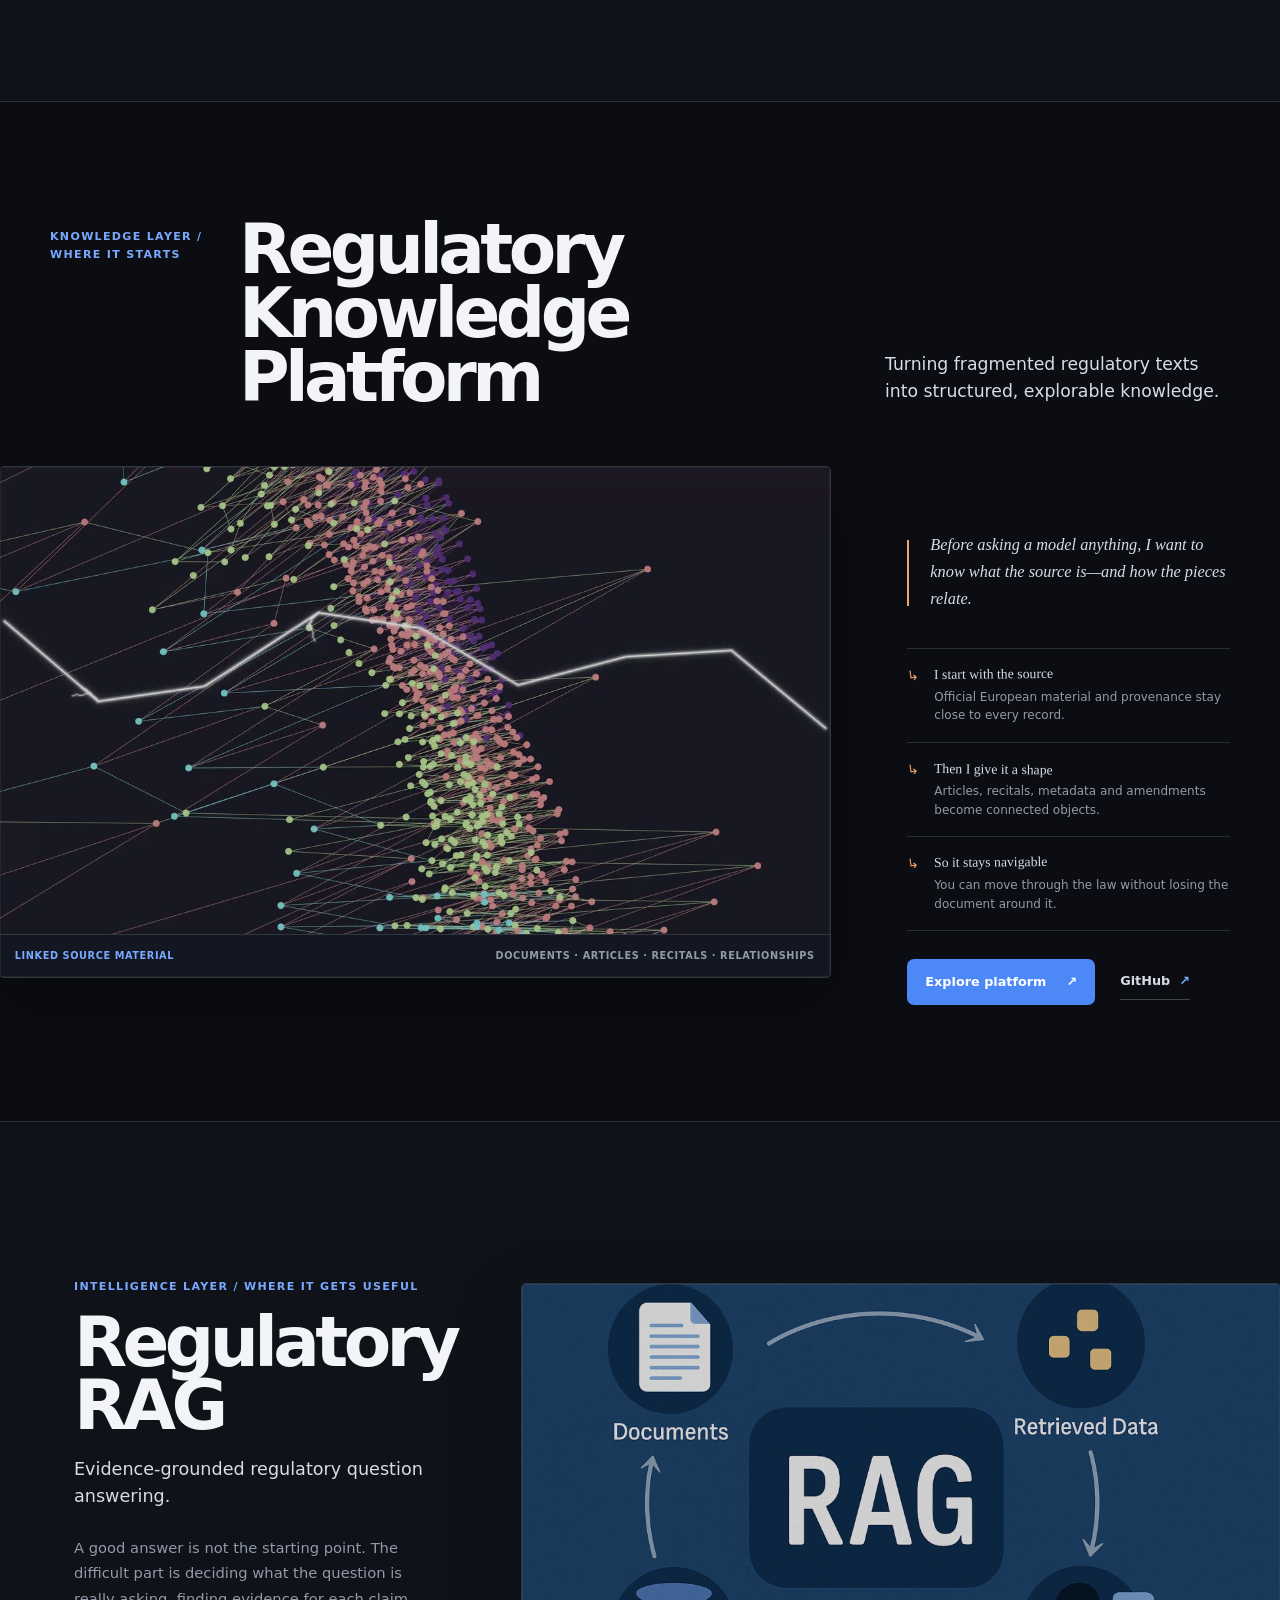
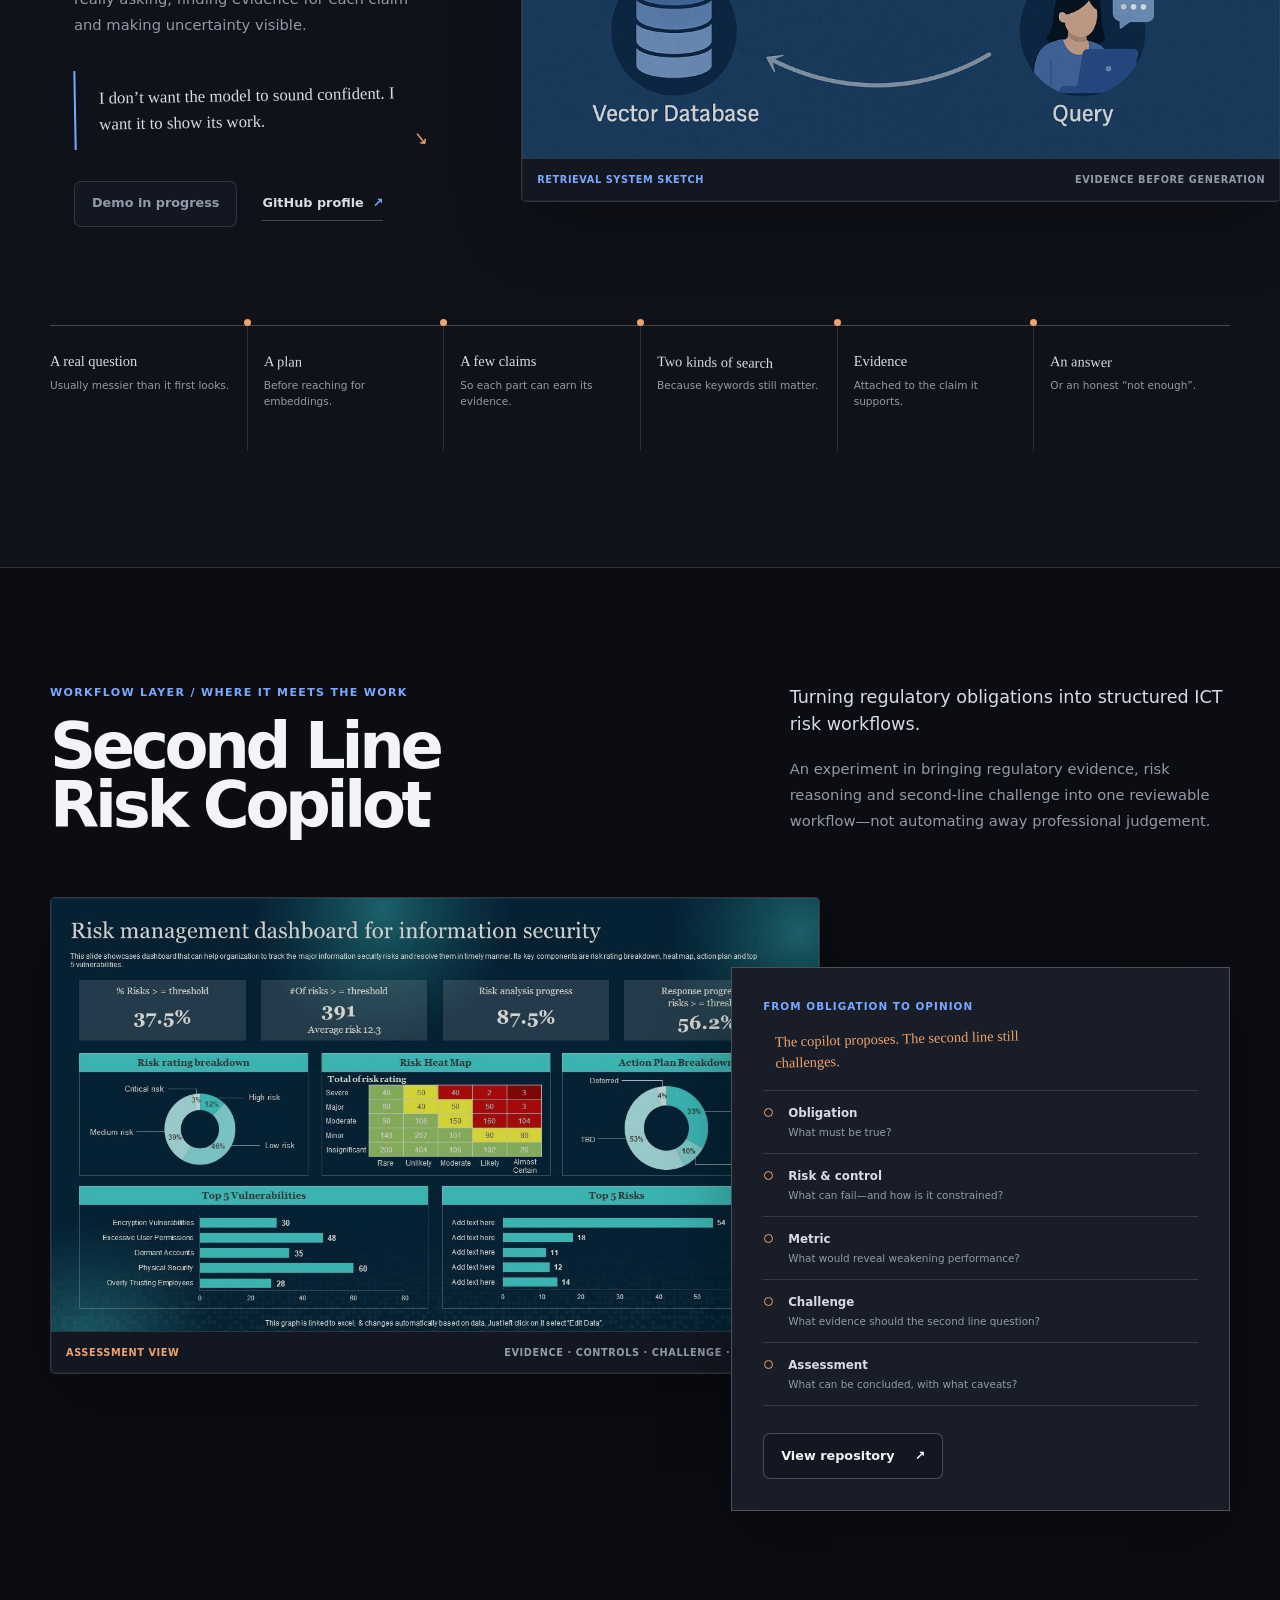
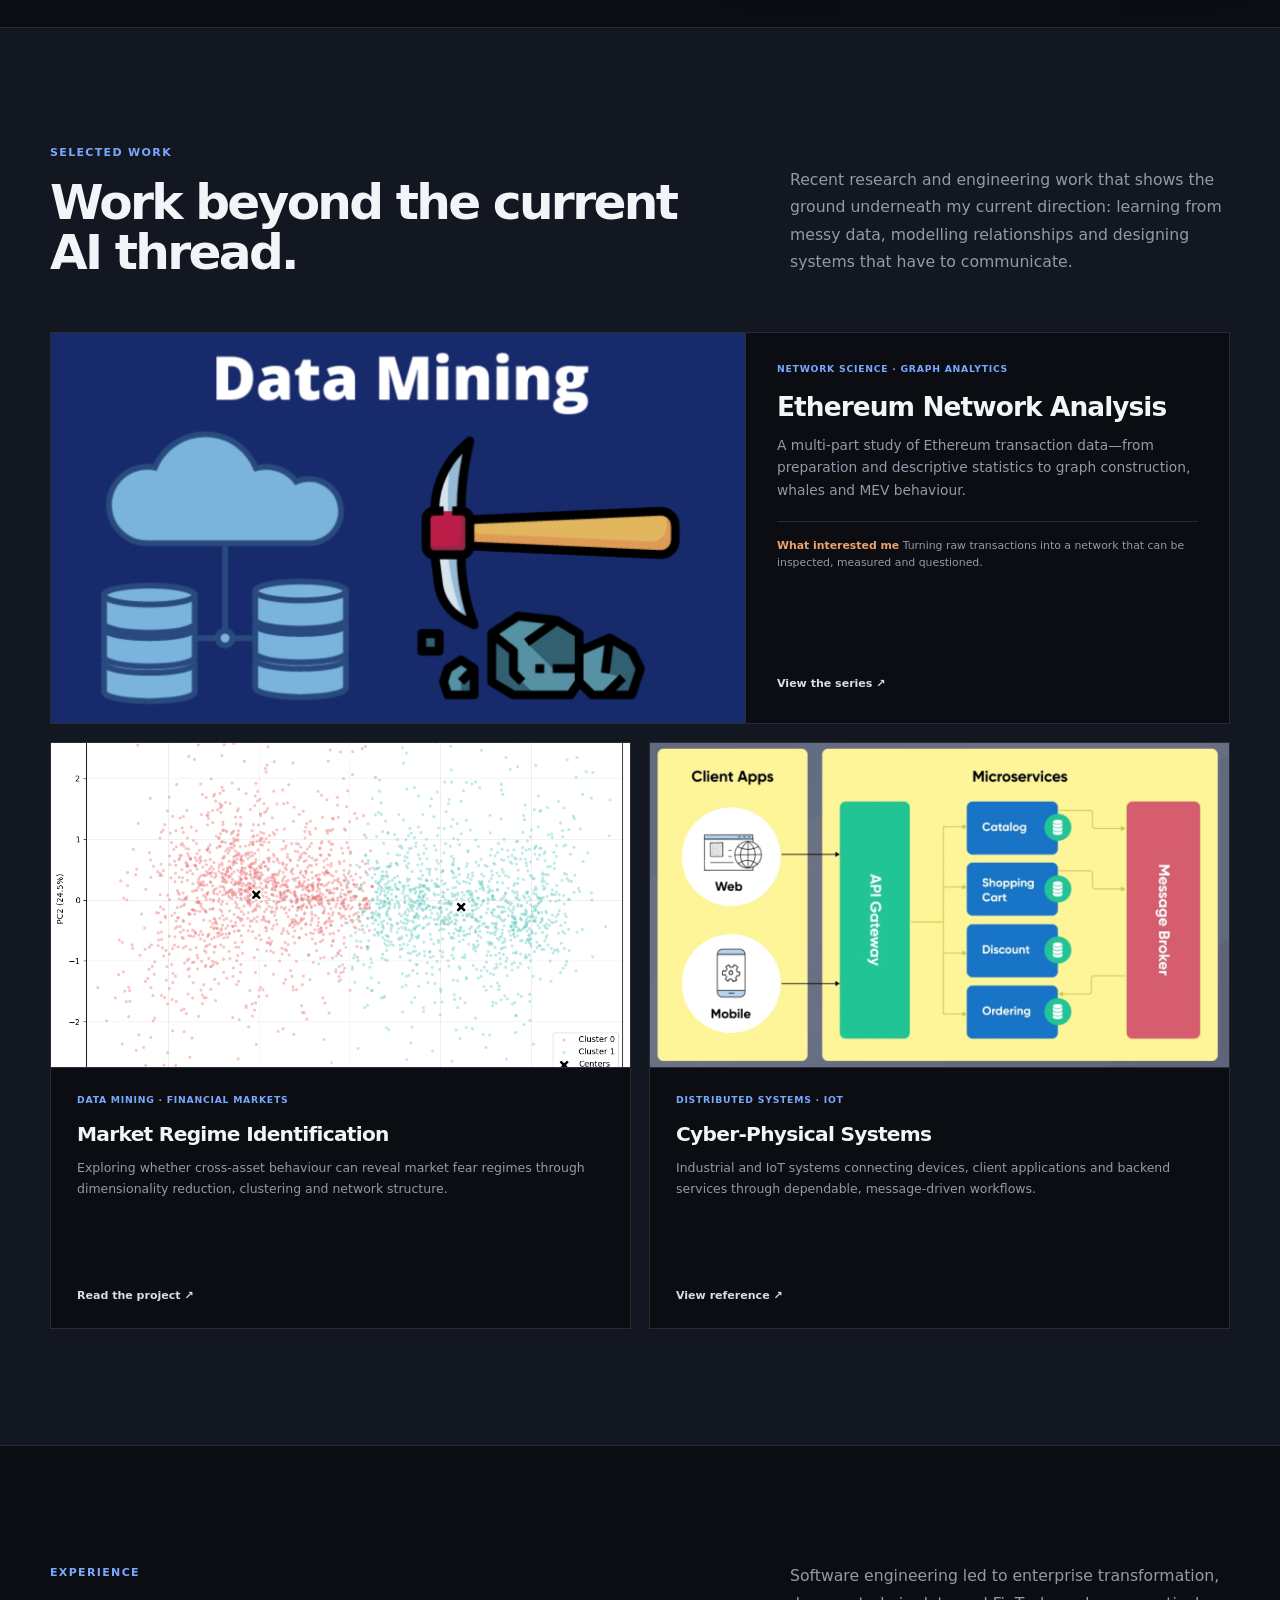
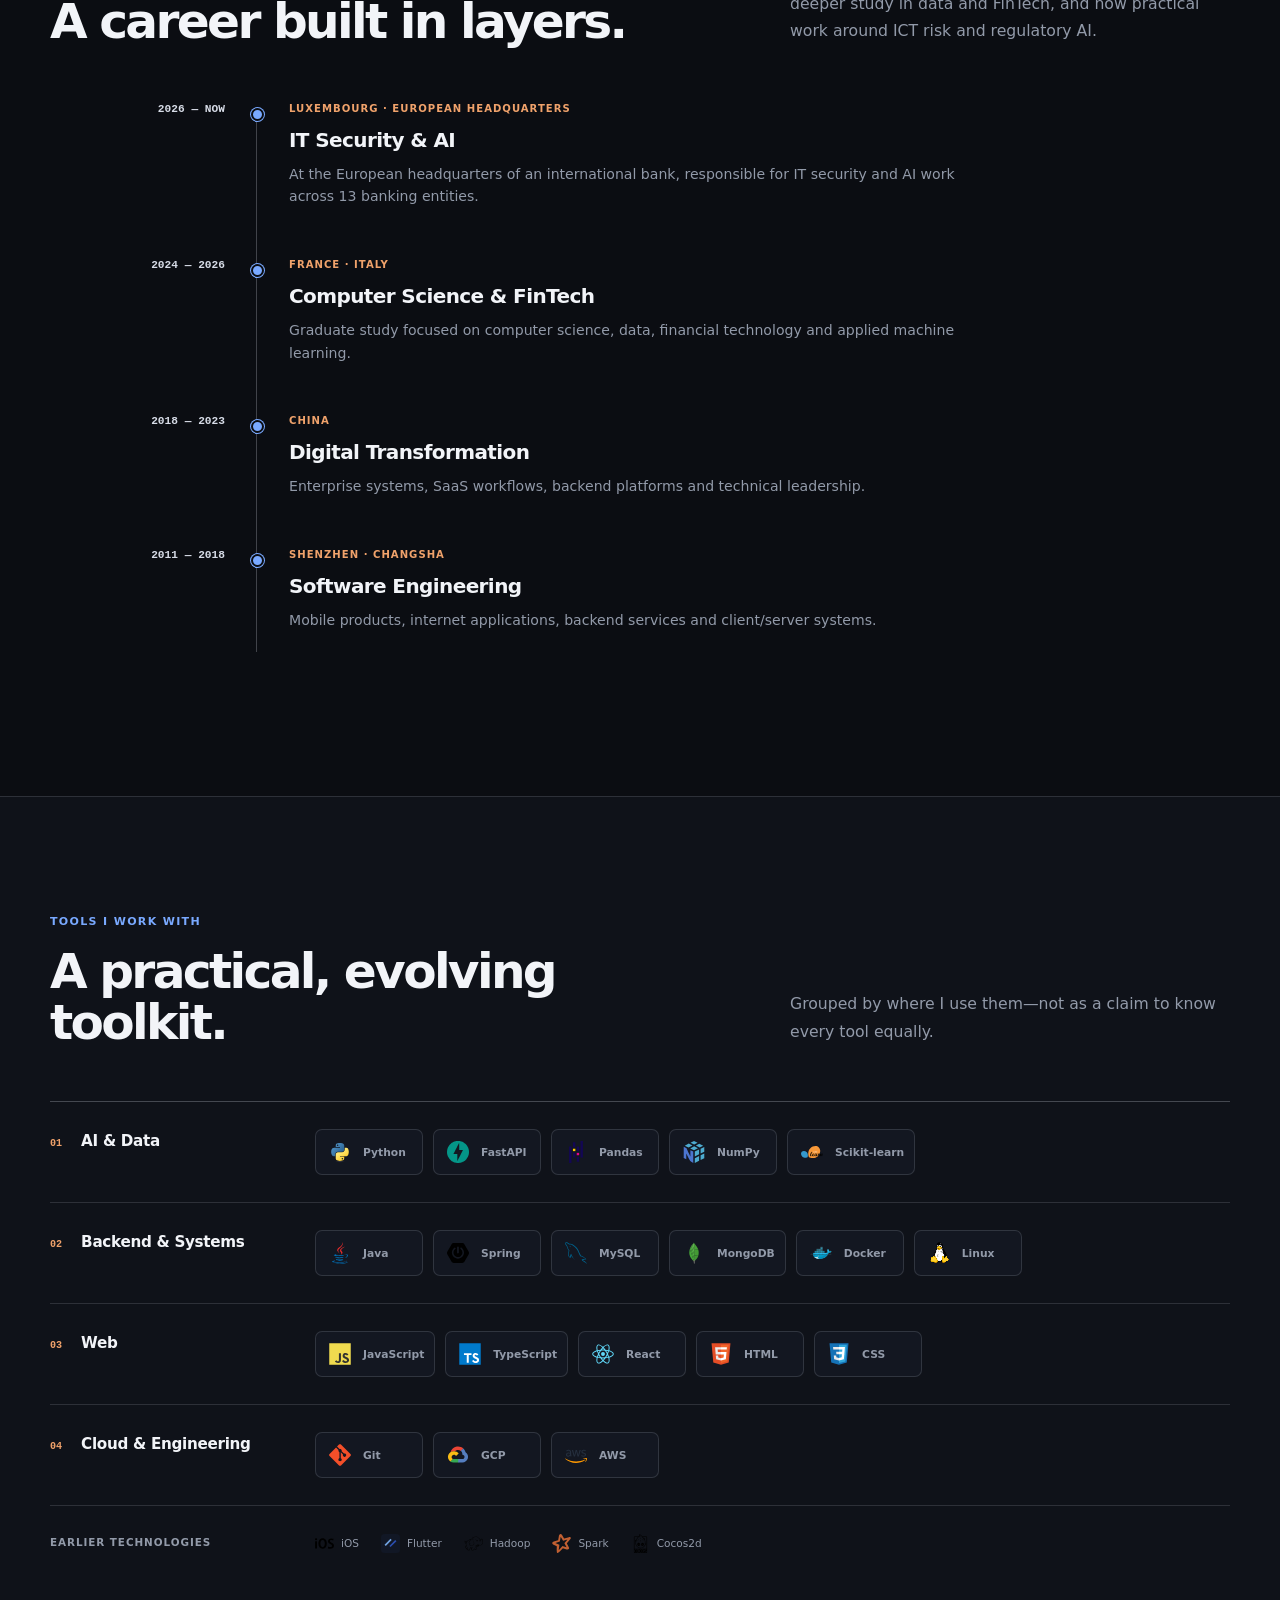
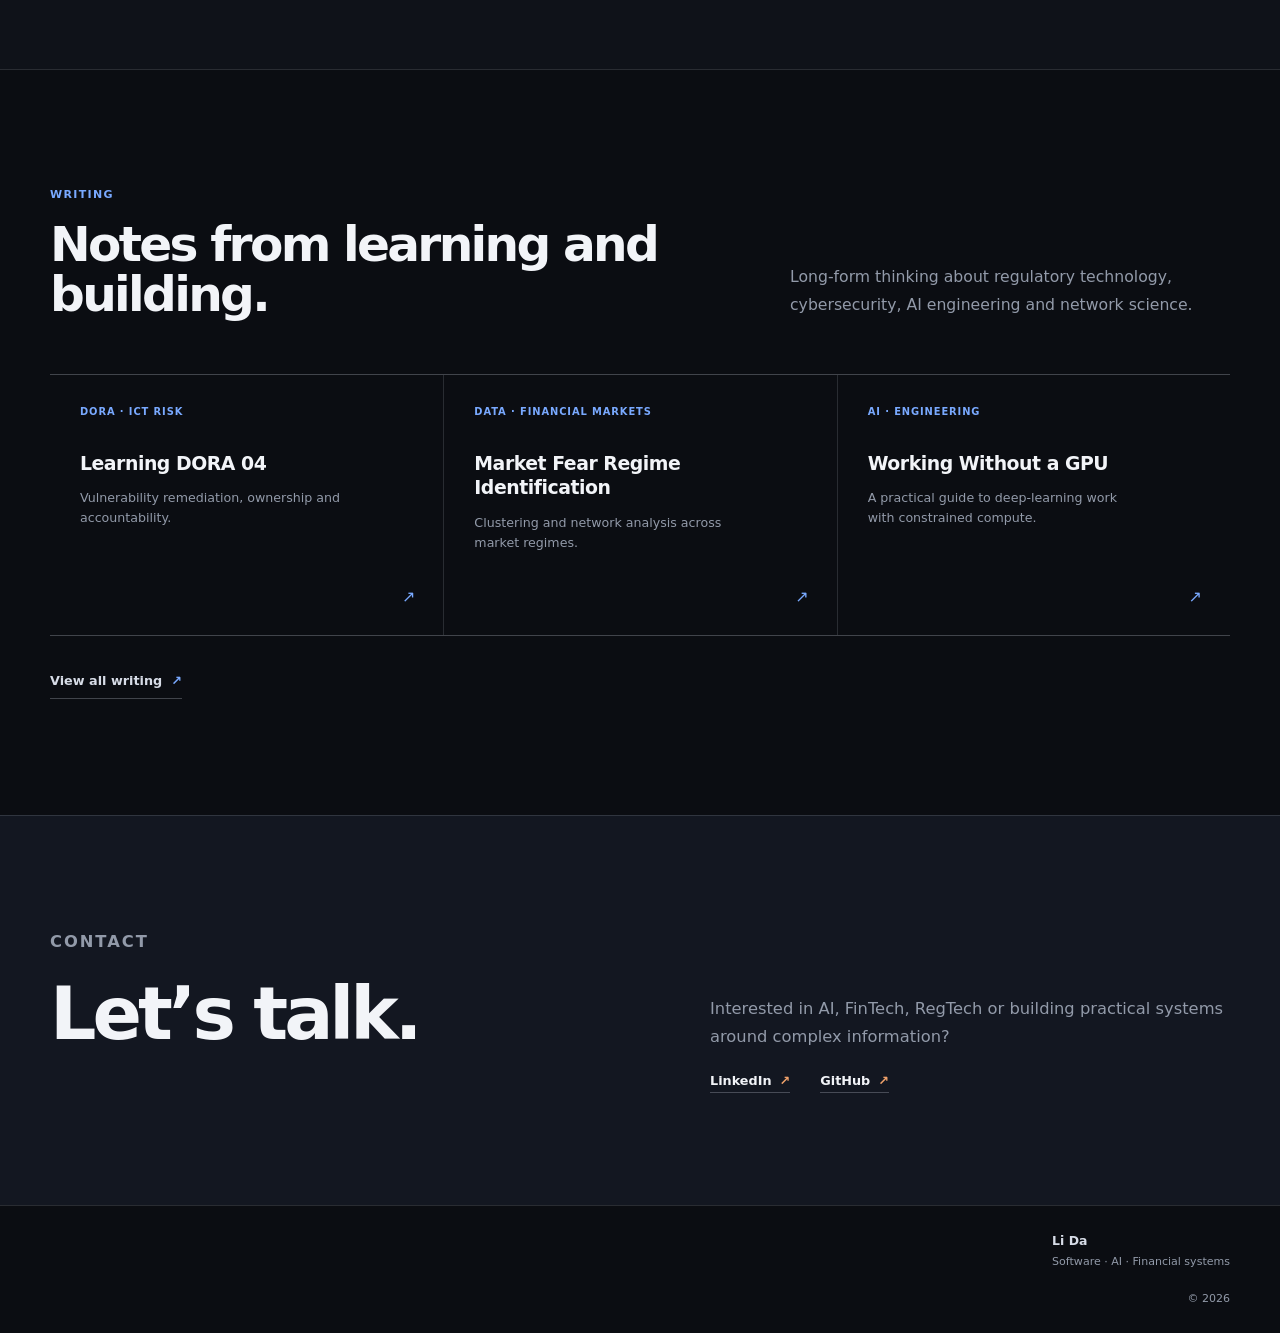
==== commit f57dffa6: "Add a more personal voice to project stories" ====
--- a/index.html
+++ b/index.html
@@ -81,7 +81,7 @@
           <div class="build-origin"><span>Input</span><strong>European regulation</strong><i aria-hidden="true">↓</i></div>
           <ol class="build-flow" aria-label="Product progression from knowledge to action">
             <li>
-              <span class="flow-number">01</span>
+              <span class="flow-cue">make sense of it</span>
               <div>
                 <span class="flow-layer">Knowledge layer</span>
                 <h3>Regulatory Knowledge Platform</h3>
@@ -89,7 +89,7 @@
               </div>
             </li>
             <li>
-              <span class="flow-number">02</span>
+              <span class="flow-cue">ask it properly</span>
               <div>
                 <span class="flow-layer">Intelligence layer</span>
                 <h3>Regulatory RAG</h3>
@@ -97,7 +97,7 @@
               </div>
             </li>
             <li>
-              <span class="flow-number">03</span>
+              <span class="flow-cue">put it to work</span>
               <div>
                 <span class="flow-layer">Workflow layer</span>
                 <h3>Second Line Risk Copilot</h3>
@@ -112,7 +112,7 @@
       <section class="project-story project-one section" aria-labelledby="project-platform-title">
         <div class="container reveal">
           <header class="project-title-block">
-            <p class="project-index">01 / Knowledge layer</p>
+            <p class="project-index">Knowledge layer / where it starts</p>
             <h2 id="project-platform-title">Regulatory<br />Knowledge Platform</h2>
             <p>Turning fragmented regulatory texts into structured, explorable knowledge.</p>
           </header>
@@ -122,12 +122,12 @@
               <figcaption><span>Linked source material</span><span>Documents · Articles · Recitals · Relationships</span></figcaption>
             </figure>
             <aside class="platform-notes" aria-label="Platform design notes">
-              <p class="margin-note">The work starts before the model: make the source material understandable first.</p>
-              <ol>
-                <li><span>Source</span><p>Keep official European material and provenance close to every record.</p></li>
-                <li><span>Structure</span><p>Treat articles, recitals, metadata and amendments as connected objects.</p></li>
-                <li><span>Explore</span><p>Let people move through the law without losing document context.</p></li>
-              </ol>
+              <p class="margin-note">Before asking a model anything, I want to know what the source is—and how the pieces relate.</p>
+              <div class="platform-note-stack">
+                <div class="platform-note"><span>I start with the source</span><p>Official European material and provenance stay close to every record.</p></div>
+                <div class="platform-note"><span>Then I give it a shape</span><p>Articles, recitals, metadata and amendments become connected objects.</p></div>
+                <div class="platform-note"><span>So it stays navigable</span><p>You can move through the law without losing the document around it.</p></div>
+              </div>
               <div class="project-actions">
                 <a class="button button-primary" href="https://platform.lida.today" target="_blank" rel="noopener">Explore platform <span aria-hidden="true">↗</span></a>
                 <a class="text-link" href="https://github.com/liyouqi" target="_blank" rel="noopener">GitHub <span aria-hidden="true">↗</span></a>
@@ -141,11 +141,11 @@
         <div class="container reveal">
           <div class="rag-layout">
             <article class="rag-copy">
-              <p class="project-index">02 / Intelligence layer</p>
+              <p class="project-index">Intelligence layer / where it gets useful</p>
               <h2 id="project-rag-title">Regulatory RAG</h2>
               <p class="project-subtitle">Evidence-grounded regulatory question answering.</p>
               <p class="project-lead">A good answer is not the starting point. The difficult part is deciding what the question is really asking, finding evidence for each claim and making uncertainty visible.</p>
-              <blockquote>Break the question apart. Retrieve for each claim. Generate only from evidence.</blockquote>
+              <blockquote>I don’t want the model to sound confident. I want it to show its work.</blockquote>
               <div class="project-actions">
                 <span class="button button-disabled" aria-label="Regulatory RAG demo is in progress">Demo in progress</span>
                 <a class="text-link" href="https://github.com/liyouqi" target="_blank" rel="noopener">GitHub profile <span aria-hidden="true">↗</span></a>
@@ -157,12 +157,12 @@
             </figure>
           </div>
           <ol class="rag-path" aria-label="Regulatory RAG pipeline">
-            <li><span>01</span><strong>Question</strong><small>What is actually being asked?</small></li>
-            <li><span>02</span><strong>Plan</strong><small>Choose sources and retrieval route.</small></li>
-            <li><span>03</span><strong>Claims</strong><small>Split multi-part questions.</small></li>
-            <li><span>04</span><strong>Retrieve</strong><small>Combine lexical and semantic signals.</small></li>
-            <li><span>05</span><strong>Evidence</strong><small>Bind passages to each claim.</small></li>
-            <li><span>06</span><strong>Answer</strong><small>Cite—or say what is missing.</small></li>
+            <li><strong>A real question</strong><small>Usually messier than it first looks.</small></li>
+            <li><strong>A plan</strong><small>Before reaching for embeddings.</small></li>
+            <li><strong>A few claims</strong><small>So each part can earn its evidence.</small></li>
+            <li><strong>Two kinds of search</strong><small>Because keywords still matter.</small></li>
+            <li><strong>Evidence</strong><small>Attached to the claim it supports.</small></li>
+            <li><strong>An answer</strong><small>Or an honest “not enough”.</small></li>
           </ol>
         </div>
       </section>
@@ -171,7 +171,7 @@
         <div class="container reveal">
           <header class="risk-heading">
             <div>
-              <p class="project-index">03 / Workflow layer</p>
+              <p class="project-index">Workflow layer / where it meets the work</p>
               <h2 id="project-risk-title">Second Line<br />Risk Copilot</h2>
             </div>
             <div>
@@ -186,6 +186,7 @@
             </figure>
             <div class="risk-workflow">
               <p>From obligation to opinion</p>
+              <p class="hand-note risk-hand-note">The copilot proposes. The second line still challenges.</p>
               <ol>
                 <li><span>Obligation</span><i>What must be true?</i></li>
                 <li><span>Risk &amp; control</span><i>What can fail—and how is it constrained?</i></li>
@@ -204,9 +205,9 @@
           <div class="section-intro split-intro">
             <div>
               <p class="kicker">Selected work</p>
-              <h2>Older projects, still part of the story.</h2>
-            </div>
-            <p>These projects show the technical ground underneath my current work: learning from messy data, modelling relationships and designing systems that have to communicate.</p>
+              <h2>Work beyond the current AI thread.</h2>
+            </div>
+            <p>Recent research and engineering work that shows the ground underneath my current direction: learning from messy data, modelling relationships and designing systems that have to communicate.</p>
           </div>
           <div class="selected-showcase">
             <article class="work-piece work-piece-main">
@@ -256,7 +257,7 @@
           <ol class="timeline">
             <li>
               <span class="timeline-period">2026 — now</span>
-              <div><p class="timeline-place">Luxembourg</p><h3>ICT Risk &amp; AI</h3><p>Cybersecurity, ICT risk, regulatory technology and practical AI applications in European financial services.</p></div>
+              <div><p class="timeline-place">Luxembourg · European headquarters</p><h3>IT Security &amp; AI</h3><p>At the European headquarters of an international bank, responsible for IT security and AI work across 13 banking entities.</p></div>
             </li>
             <li>
               <span class="timeline-period">2024 — 2026</span>
--- a/style.css
+++ b/style.css
@@ -107,10 +107,12 @@
 .build-origin strong { color: var(--ink-soft); font-size: .84rem; font-weight: 680; }
 .build-origin i { height: 30px; margin-top: 11px; color: var(--blue); font-style: normal; }
 .build-flow { display: grid; grid-template-columns: repeat(3, minmax(0, 1fr)); margin: 0; padding: 0; border-top: 1px solid var(--line-strong); border-bottom: 1px solid var(--line-strong); list-style: none; }
-.build-flow li { position: relative; display: grid; min-height: 220px; grid-template-columns: 38px 1fr; gap: 20px; padding: 32px 30px; }
+.build-flow li { position: relative; min-height: 220px; padding: 30px 30px 32px; }
 .build-flow li + li { border-left: 1px solid var(--line); }
 .build-flow li:not(:last-child)::after { position: absolute; top: 50%; right: -10px; z-index: 2; display: grid; width: 20px; height: 20px; border: 1px solid var(--line); border-radius: 50%; background: var(--bg-soft); color: var(--blue); content: "→"; place-items: center; font-size: .67rem; animation: flowPulse 3.8s ease-in-out infinite; }
-.flow-number { padding-top: 1px; color: var(--orange); font: 700 .72rem/1 ui-monospace, SFMono-Regular, Menlo, monospace; }
+.flow-cue { display: block; width: max-content; margin: 0 0 18px 2px; color: var(--orange); font-family: "Bradley Hand", "Segoe Print", "Comic Sans MS", cursive; font-size: .95rem; line-height: 1; transform: rotate(-2deg); }
+.build-flow li:nth-child(2) .flow-cue { transform: rotate(1.5deg); }
+.build-flow li:nth-child(3) .flow-cue { transform: rotate(-1deg); }
 .flow-layer { display: block; margin-bottom: 15px; color: var(--blue); font-size: .62rem; font-weight: 780; letter-spacing: .11em; text-transform: uppercase; }
 .build-flow h3 { max-width: 220px; margin-bottom: 13px; font-size: 1.25rem; letter-spacing: -.035em; line-height: 1.18; }
 .build-flow p { max-width: 230px; margin: 0; color: var(--muted); font-size: .82rem; line-height: 1.6; }
@@ -120,14 +122,13 @@
 
 .project-story { position: relative; overflow: hidden; border-bottom: 1px solid var(--line); }
 .project-two { background: var(--bg-soft); }
-.project-two::before { position: absolute; top: 28px; left: -20px; color: color-mix(in srgb, var(--ink) 3%, transparent); content: "02"; font: 760 clamp(12rem, 29vw, 27rem)/.8 ui-monospace, SFMono-Regular, Menlo, monospace; letter-spacing: -.14em; pointer-events: none; }
 .project-visual { position: relative; overflow: hidden; margin: 0; border: 1px solid var(--line); border-radius: 5px; background: var(--panel); box-shadow: var(--shadow); }
 .project-visual::after { position: absolute; inset: 0; border: 1px solid rgba(255,255,255,.05); content: ""; pointer-events: none; }
 .project-visual img { width: 100%; aspect-ratio: 16 / 10; object-fit: cover; filter: saturate(.72) contrast(1.04) brightness(.83); transition: transform .65s cubic-bezier(.2,.7,.2,1), filter .35s ease; }
 .project-visual:hover img { transform: scale(1.018); filter: saturate(.88) contrast(1.04) brightness(.9); }
 .project-visual figcaption { display: flex; justify-content: space-between; gap: 20px; padding: 13px 15px; border-top: 1px solid var(--line); color: var(--muted); font-size: .61rem; font-weight: 700; letter-spacing: .06em; text-transform: uppercase; }
 .project-visual figcaption span:first-child { color: var(--blue); }
-.project-title-block { display: grid; grid-template-columns: 125px minmax(0, 1fr) minmax(270px, 345px); align-items: end; gap: 34px; margin-bottom: 57px; }
+.project-title-block { display: grid; grid-template-columns: 155px minmax(0, 1fr) minmax(270px, 345px); align-items: end; gap: 34px; margin-bottom: 57px; }
 .project-title-block .project-index { align-self: start; margin-top: 10px; }
 .project-title-block h2, .rag-copy h2, .risk-heading h2 { margin: 0; font-size: clamp(2.75rem, 5.4vw, 5.2rem); font-weight: 700; letter-spacing: -.067em; line-height: .92; }
 .project-title-block > p:last-child { margin: 0 0 4px; color: var(--ink-soft); font-size: 1.08rem; line-height: 1.58; }
@@ -141,25 +142,27 @@
 .platform-notes { margin-top: 66px; }
 .margin-note { position: relative; max-width: 330px; margin-bottom: 35px; padding-left: 23px; color: var(--ink-soft); font-family: Georgia, "Times New Roman", serif; font-size: 1.02rem; font-style: italic; line-height: 1.65; }
 .margin-note::before { position: absolute; top: 8px; bottom: 7px; left: 0; width: 2px; background: var(--orange); content: ""; }
-.platform-notes ol { margin: 0; padding: 0; border-top: 1px solid var(--line); list-style: none; counter-reset: platform-note; }
-.platform-notes li { position: relative; padding: 17px 0 17px 32px; border-bottom: 1px solid var(--line); counter-increment: platform-note; }
-.platform-notes li::before { position: absolute; top: 20px; left: 0; color: var(--orange); content: "0" counter(platform-note); font: 650 .59rem/1 ui-monospace, SFMono-Regular, Menlo, monospace; }
-.platform-notes li span { display: block; margin-bottom: 4px; color: var(--ink-soft); font-size: .75rem; font-weight: 740; }
-.platform-notes li p { margin: 0; color: var(--muted); font-size: .75rem; line-height: 1.55; }
+.platform-note-stack { border-top: 1px solid var(--line); }
+.platform-note { position: relative; padding: 17px 0 17px 27px; border-bottom: 1px solid var(--line); }
+.platform-note::before { position: absolute; top: 16px; left: 0; color: var(--orange); content: "↳"; font-family: "Bradley Hand", "Segoe Print", "Comic Sans MS", cursive; font-size: .86rem; transform: rotate(-8deg); }
+.platform-note span { display: block; margin-bottom: 4px; color: var(--ink-soft); font-family: "Bradley Hand", "Segoe Print", "Comic Sans MS", cursive; font-size: .86rem; line-height: 1.3; transform: rotate(-.5deg); transform-origin: left center; }
+.platform-note:nth-child(2) span { transform: rotate(.7deg); }
+.platform-note p { margin: 0; color: var(--muted); font-size: .75rem; line-height: 1.55; }
 
 .rag-layout { position: relative; display: grid; grid-template-columns: minmax(300px, .7fr) minmax(0, 1.3fr); align-items: center; gap: clamp(50px, 7vw, 105px); }
 .rag-copy { position: relative; z-index: 2; padding: 40px 0 20px clamp(0px, 2vw, 24px); }
 .rag-copy h2 { max-width: 560px; margin-bottom: 18px; }
 .rag-copy .project-subtitle { margin-bottom: 24px; }
-.rag-copy blockquote { max-width: 390px; margin: 30px 0 34px; padding: 17px 0 2px 23px; border-left: 2px solid var(--blue); color: var(--ink-soft); font-family: Georgia, "Times New Roman", serif; font-size: 1rem; font-style: italic; line-height: 1.62; }
+.rag-copy blockquote { position: relative; max-width: 390px; margin: 30px 0 34px; padding: 15px 18px 12px 23px; border-left: 2px solid var(--blue); color: var(--ink-soft); font-family: "Bradley Hand", "Segoe Print", "Comic Sans MS", cursive; font-size: 1.05rem; font-style: normal; line-height: 1.55; transform: rotate(-1deg); }
+.rag-copy blockquote::after { position: absolute; right: 4px; bottom: -8px; color: var(--orange); content: "↘"; font-size: 1.1rem; transform: rotate(8deg); }
 .rag-visual { width: calc(100% + clamp(22px, 4vw, 60px)); }
 .rag-visual img { aspect-ratio: 16 / 10; }
 .rag-path { position: relative; z-index: 2; display: grid; grid-template-columns: repeat(6, 1fr); margin: 78px 0 0; padding: 0; border-top: 1px solid var(--line-strong); list-style: none; }
-.rag-path li { position: relative; min-height: 145px; padding: 22px 16px 15px 0; }
+.rag-path li { position: relative; min-height: 125px; padding: 27px 16px 15px 0; }
 .rag-path li + li { padding-left: 16px; border-left: 1px solid var(--line); }
 .rag-path li:not(:last-child)::after { position: absolute; top: -7px; right: -4px; width: 7px; height: 7px; border-radius: 50%; background: var(--orange); content: ""; }
-.rag-path span { display: block; margin-bottom: 20px; color: var(--orange); font: 650 .59rem/1 ui-monospace, SFMono-Regular, Menlo, monospace; }
-.rag-path strong { display: block; margin-bottom: 7px; color: var(--ink-soft); font-size: .76rem; }
+.rag-path strong { display: block; margin-bottom: 9px; color: var(--ink-soft); font-family: "Bradley Hand", "Segoe Print", "Comic Sans MS", cursive; font-size: .9rem; font-weight: 500; line-height: 1.15; }
+.rag-path li:nth-child(even) strong { transform: rotate(1deg); transform-origin: left; }
 .rag-path small { display: block; color: var(--muted); font-size: .66rem; line-height: 1.48; }
 
 .risk-heading { display: grid; grid-template-columns: minmax(0, 1fr) minmax(300px, .72fr); align-items: end; gap: clamp(55px, 10vw, 145px); margin-bottom: 63px; }
@@ -171,29 +174,31 @@
 .risk-visual img { aspect-ratio: 16 / 9; }
 .risk-visual figcaption span:first-child { color: var(--orange); }
 .risk-workflow { position: relative; z-index: 3; margin: 70px 0 0 -74px; padding: 30px 31px 31px; border: 1px solid var(--line-strong); background: var(--panel-raised); box-shadow: var(--shadow); }
-.risk-workflow > p { margin-bottom: 23px; color: var(--blue); font-size: .65rem; font-weight: 790; letter-spacing: .1em; text-transform: uppercase; }
-.risk-workflow ol { margin: 0 0 27px; padding: 0; border-top: 1px solid var(--line); list-style: none; counter-reset: risk-step; }
-.risk-workflow li { position: relative; padding: 13px 0 13px 31px; border-bottom: 1px solid var(--line); counter-increment: risk-step; }
-.risk-workflow li::before { position: absolute; top: 16px; left: 0; color: var(--orange); content: counter(risk-step); font: 650 .58rem/1 ui-monospace, SFMono-Regular, Menlo, monospace; }
+.risk-workflow > p:first-child { margin-bottom: 13px; color: var(--blue); font-size: .65rem; font-weight: 790; letter-spacing: .1em; text-transform: uppercase; }
+.hand-note { font-family: "Bradley Hand", "Segoe Print", "Comic Sans MS", cursive; }
+.risk-hand-note { max-width: 290px; margin: 0 0 20px 12px; color: var(--orange); font-size: .9rem; line-height: 1.45; transform: rotate(-1.5deg); }
+.risk-workflow ol { margin: 0 0 27px; padding: 0; border-top: 1px solid var(--line); list-style: none; }
+.risk-workflow li { position: relative; padding: 13px 0 13px 25px; border-bottom: 1px solid var(--line); }
+.risk-workflow li::before { position: absolute; top: 17px; left: 1px; width: 7px; height: 7px; border: 1px solid var(--orange); border-radius: 50%; content: ""; }
 .risk-workflow li span, .risk-workflow li i { display: block; }
 .risk-workflow li span { margin-bottom: 2px; color: var(--ink-soft); font-size: .74rem; font-weight: 720; }
 .risk-workflow li i { color: var(--muted); font-size: .65rem; font-style: normal; line-height: 1.45; }
 
 .selected-section { background: var(--panel); }
-.selected-showcase { display: grid; grid-template-columns: minmax(0, 1.08fr) minmax(420px, .92fr); grid-template-rows: repeat(2, minmax(240px, auto)); gap: 18px; }
+.selected-showcase { display: grid; grid-template-columns: repeat(2, minmax(0, 1fr)); gap: 18px; align-items: start; }
 .work-piece { overflow: hidden; border: 1px solid var(--line); background: var(--bg); transition: border-color .25s ease, transform .25s ease; }
 .work-piece:hover { border-color: var(--line-strong); transform: translateY(-3px); }
 .work-piece > a { height: 100%; color: inherit; text-decoration: none; }
 .work-piece figure { overflow: hidden; margin: 0; background: var(--bg-soft); }
 .work-piece img { width: 100%; height: 100%; object-fit: cover; filter: saturate(.78) contrast(1.02); transition: transform .55s cubic-bezier(.2,.7,.2,1), filter .3s ease; }
 .work-piece:hover img { transform: scale(1.025); filter: saturate(.98) contrast(1.02); }
-.work-piece-main { grid-row: 1 / 3; }
-.work-piece-main > a { display: flex; flex-direction: column; }
-.work-piece-main figure { aspect-ratio: 16 / 10; border-bottom: 1px solid var(--line); }
+.work-piece-main { grid-column: 1 / -1; }
+.work-piece-main > a { display: grid; grid-template-columns: minmax(0, 1.18fr) minmax(320px, .82fr); }
+.work-piece-main figure { min-height: 390px; border-right: 1px solid var(--line); }
 .work-piece-main .work-piece-copy { display: flex; flex: 1; flex-direction: column; padding: 29px 31px 30px; }
-.work-piece-side > a { display: grid; grid-template-columns: minmax(170px, .88fr) minmax(210px, 1.12fr); }
-.work-piece-side figure { min-height: 240px; border-right: 1px solid var(--line); }
-.work-piece-side .work-piece-copy { padding: 24px 24px 22px; }
+.work-piece-side > a { display: flex; flex-direction: column; }
+.work-piece-side figure { aspect-ratio: 16 / 9; border-bottom: 1px solid var(--line); }
+.work-piece-side .work-piece-copy { display: flex; min-height: 260px; flex-direction: column; padding: 25px 26px 24px; }
 .work-meta { display: block; margin-bottom: 15px; color: var(--blue); font-size: .58rem; font-weight: 790; letter-spacing: .08em; text-transform: uppercase; }
 .work-piece h3 { margin-bottom: 12px; font-size: 1.26rem; letter-spacing: -.035em; line-height: 1.15; }
 .work-piece-main h3 { font-size: 1.65rem; }
@@ -354,7 +359,6 @@
   .rag-path li { min-height: 0; padding: 18px 0; border-bottom: 1px solid var(--line); }
   .rag-path li + li, .rag-path li:nth-child(4) { padding-left: 0; border-left: 0; }
   .rag-path li:not(:last-child)::after { display: none; }
-  .rag-path span { margin-bottom: 8px; }
   .risk-workflow { margin-right: 8px; margin-left: 8px; padding: 25px 22px; }
   .build-thesis { font-size: .69rem; }
   .tool-group { padding: 25px 0; }
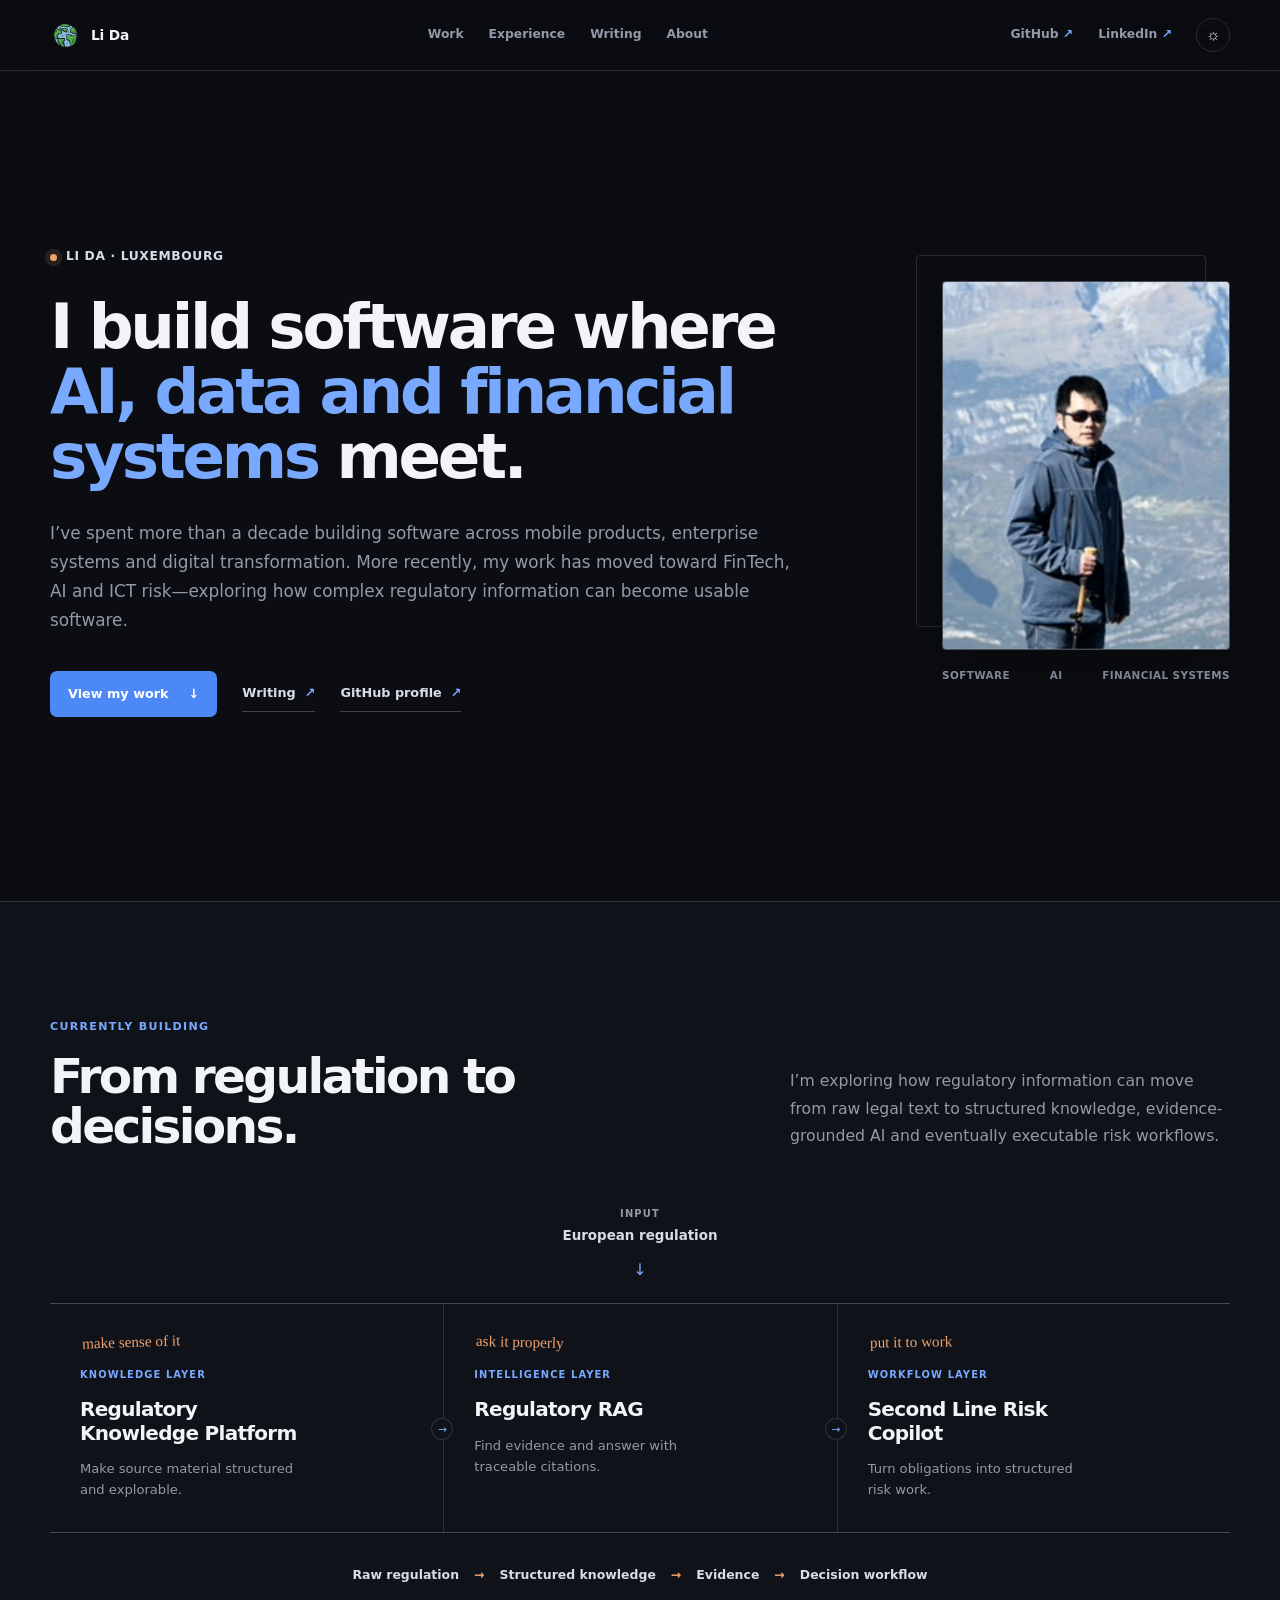
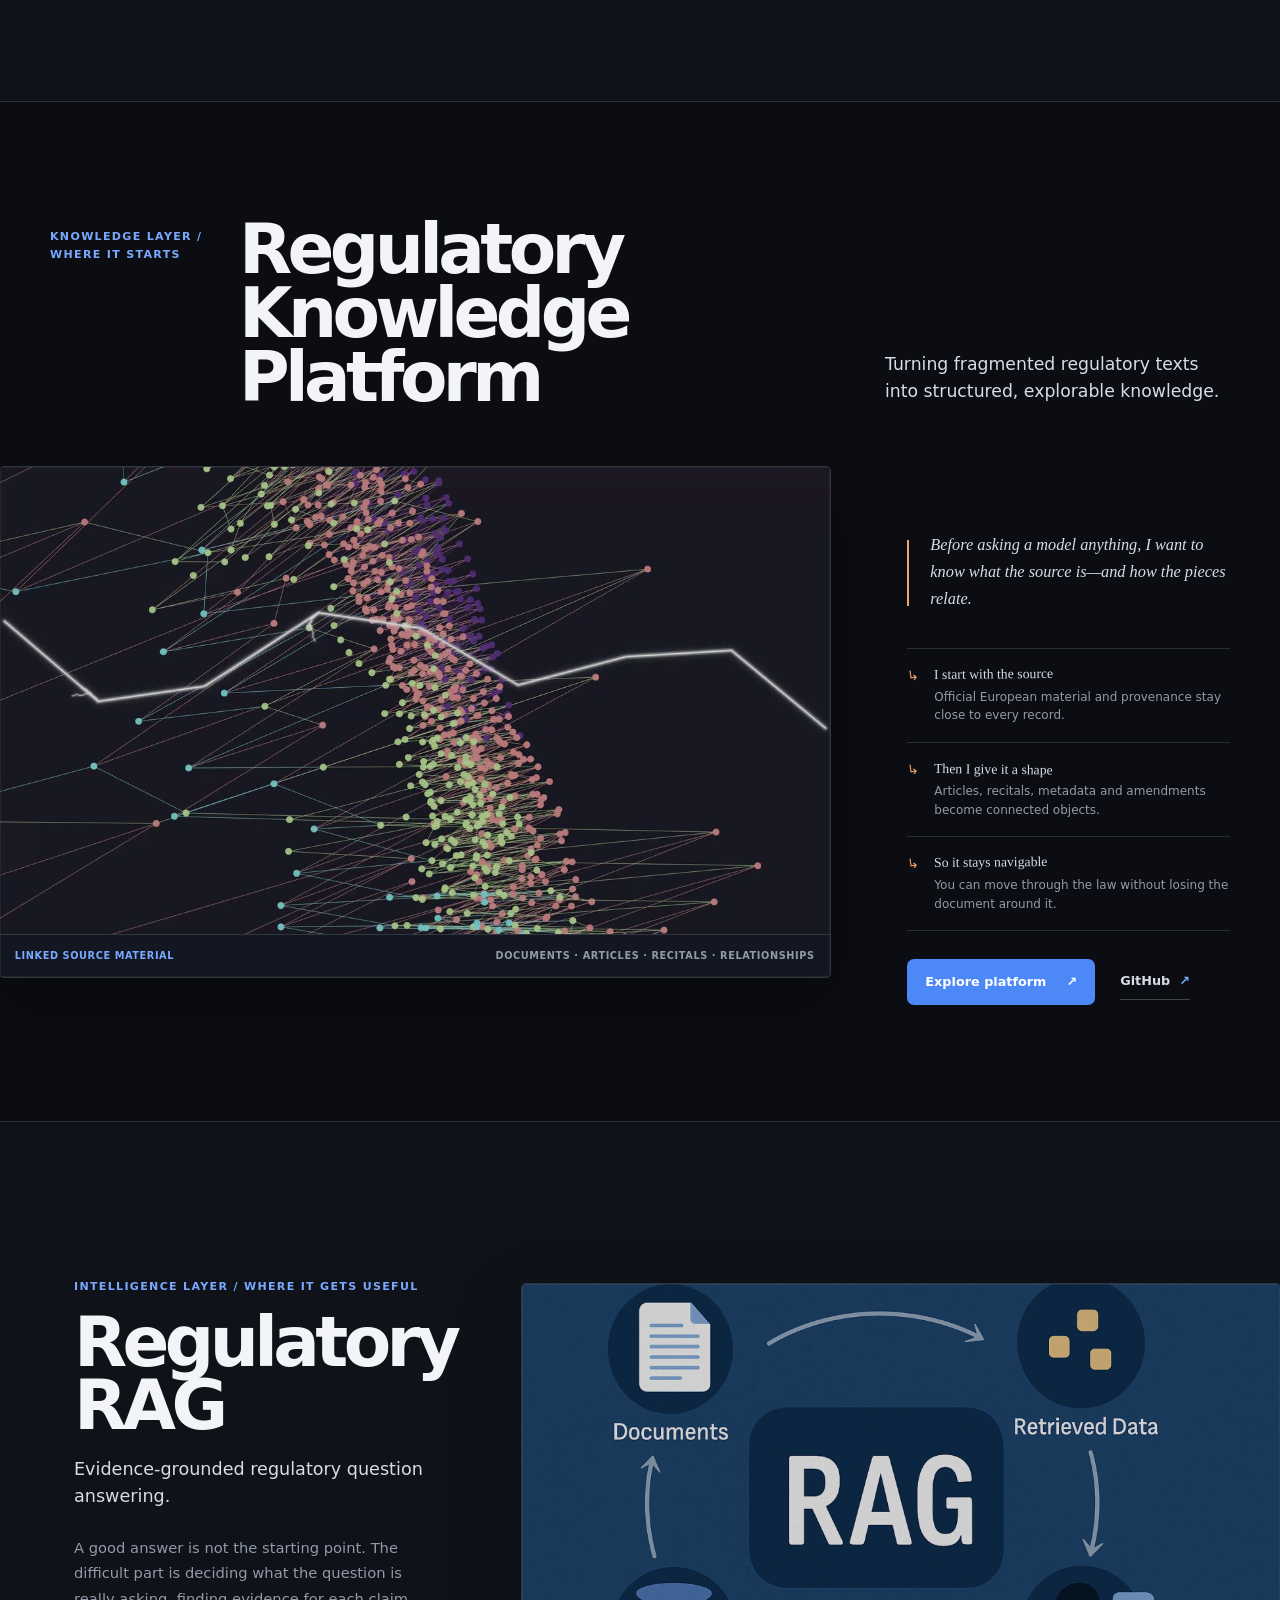
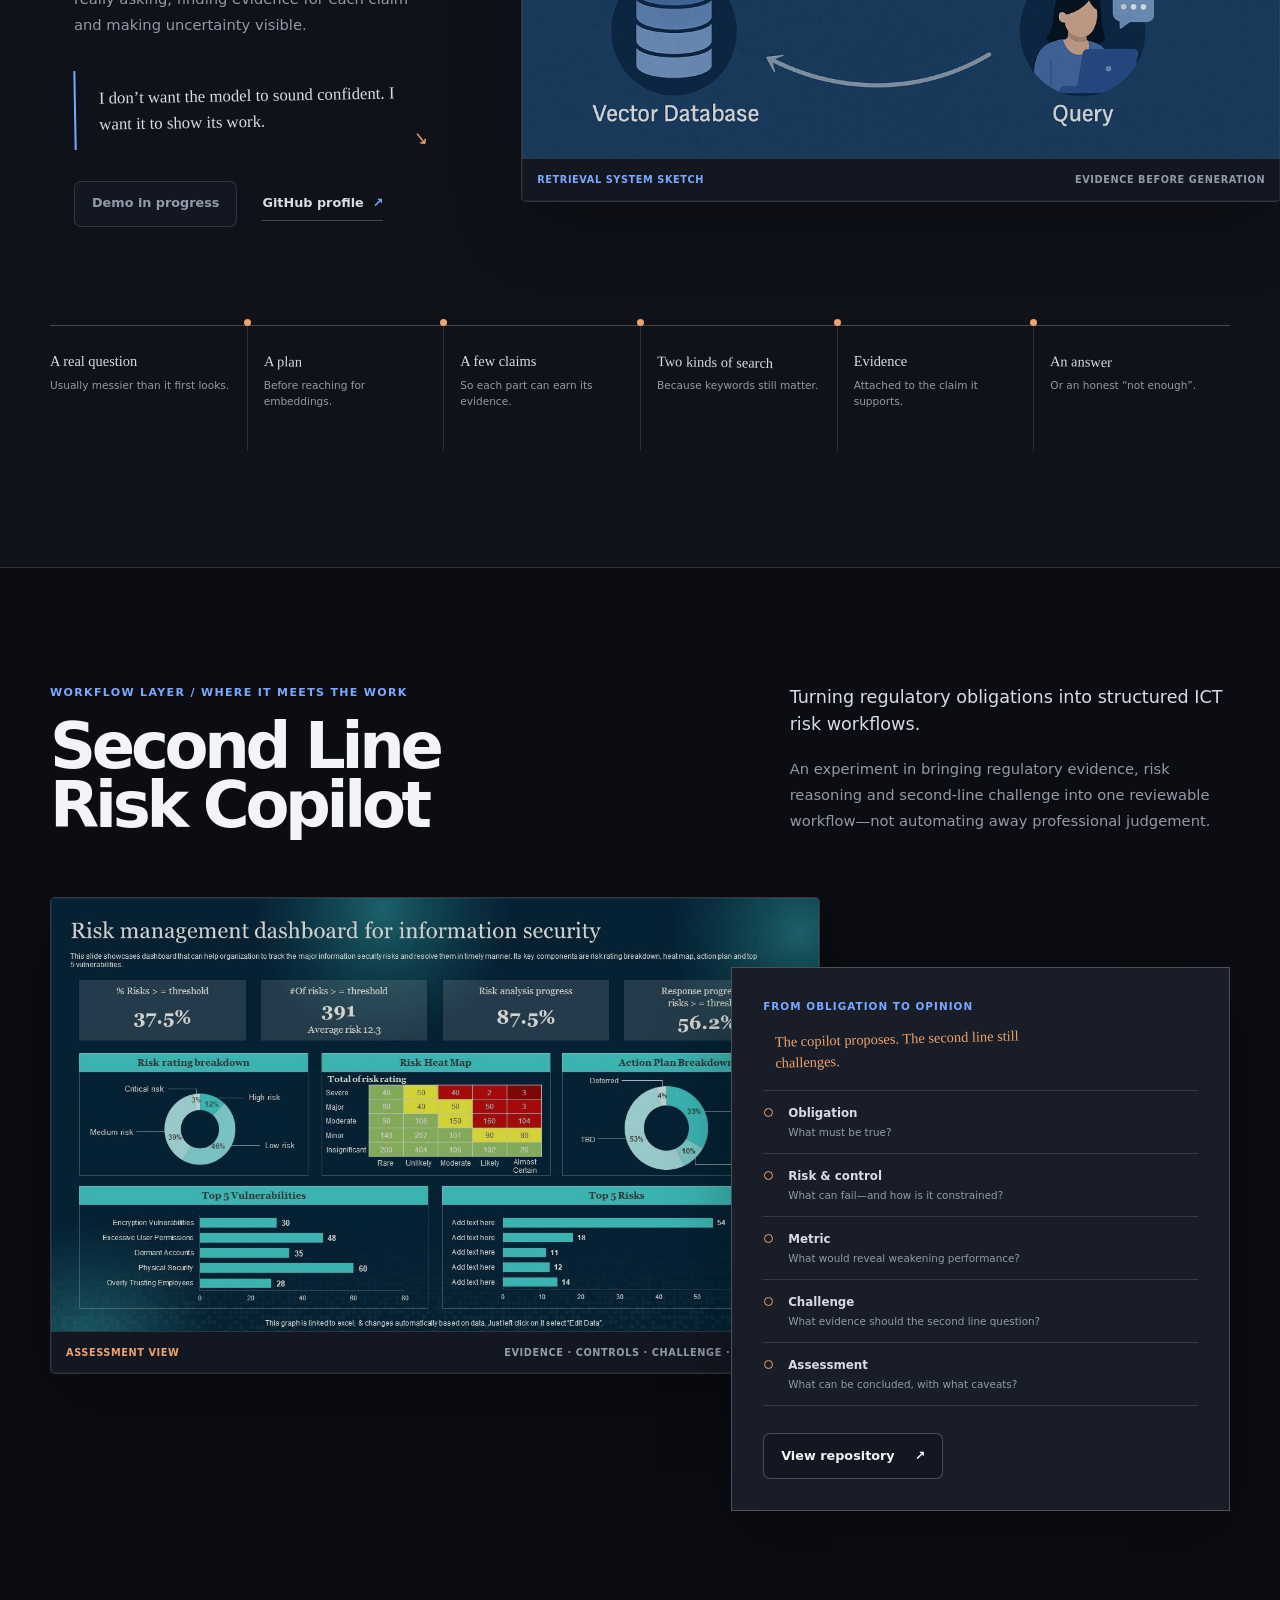
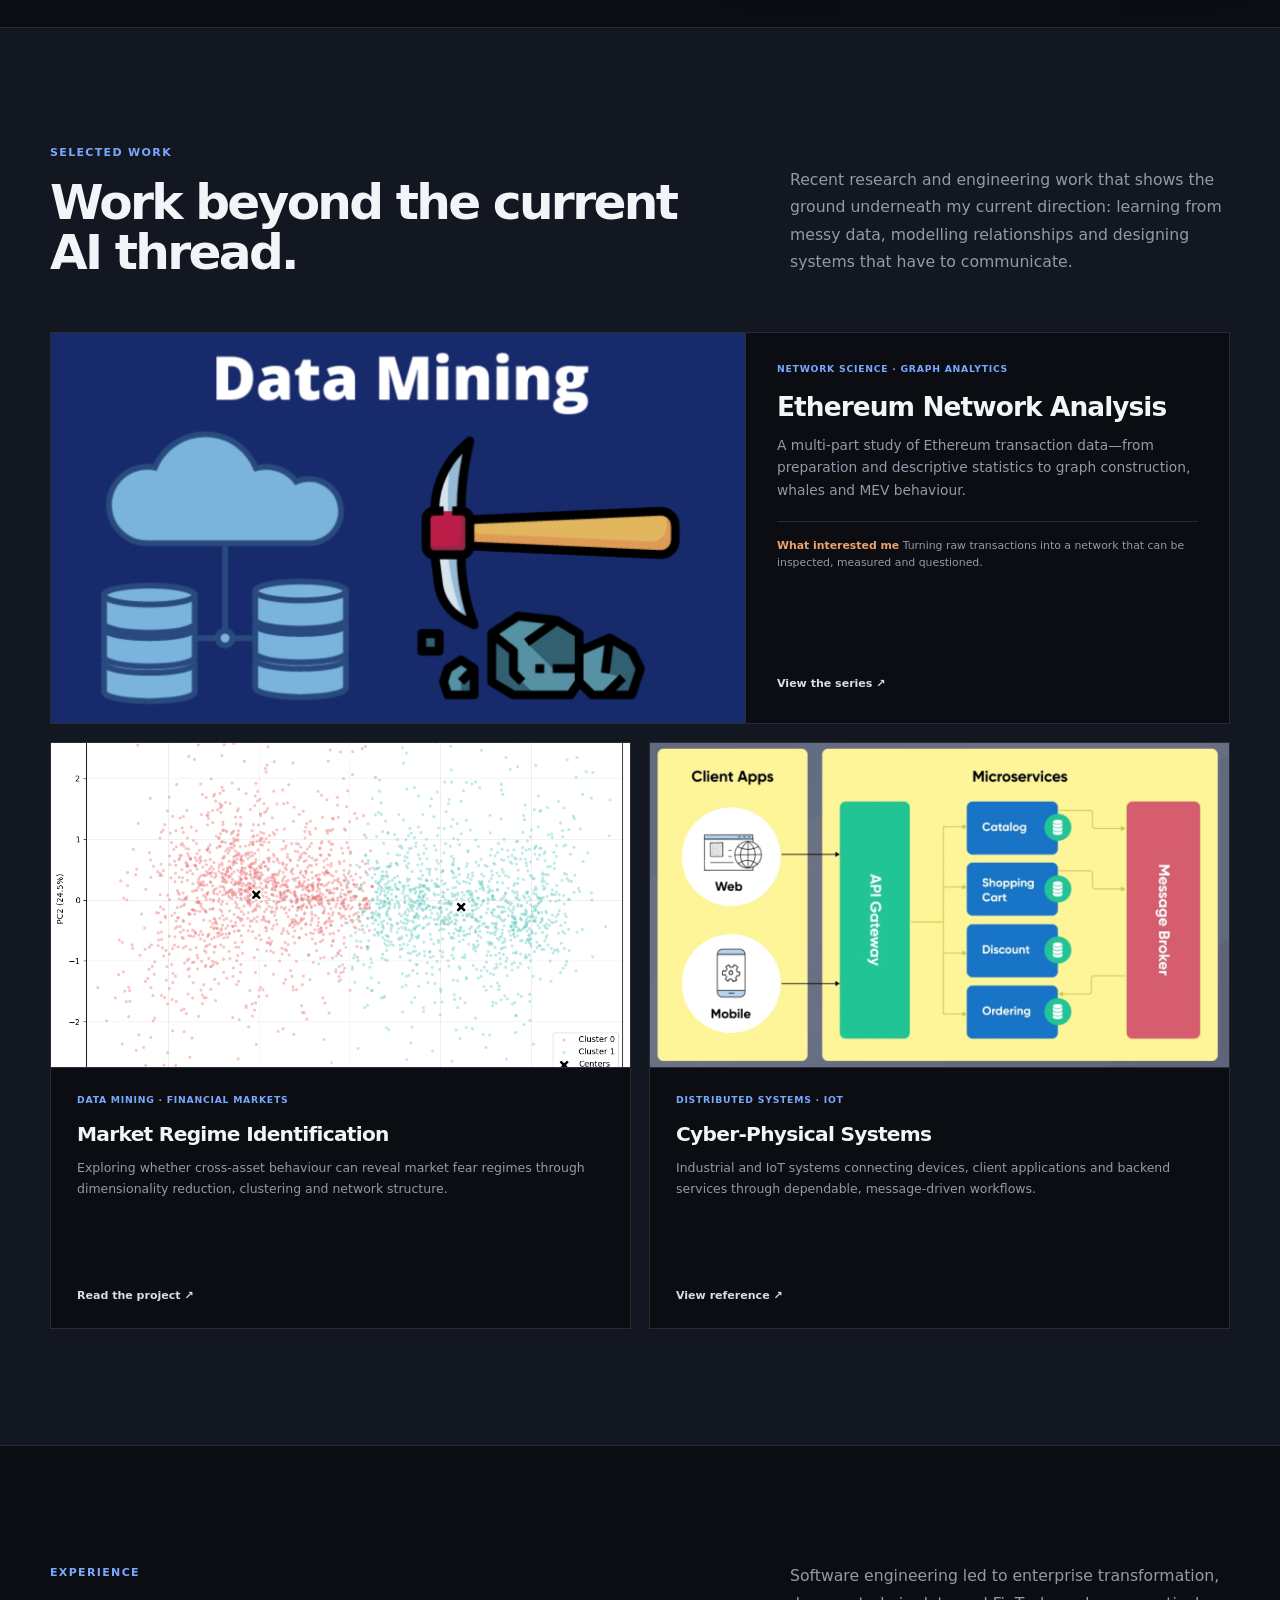
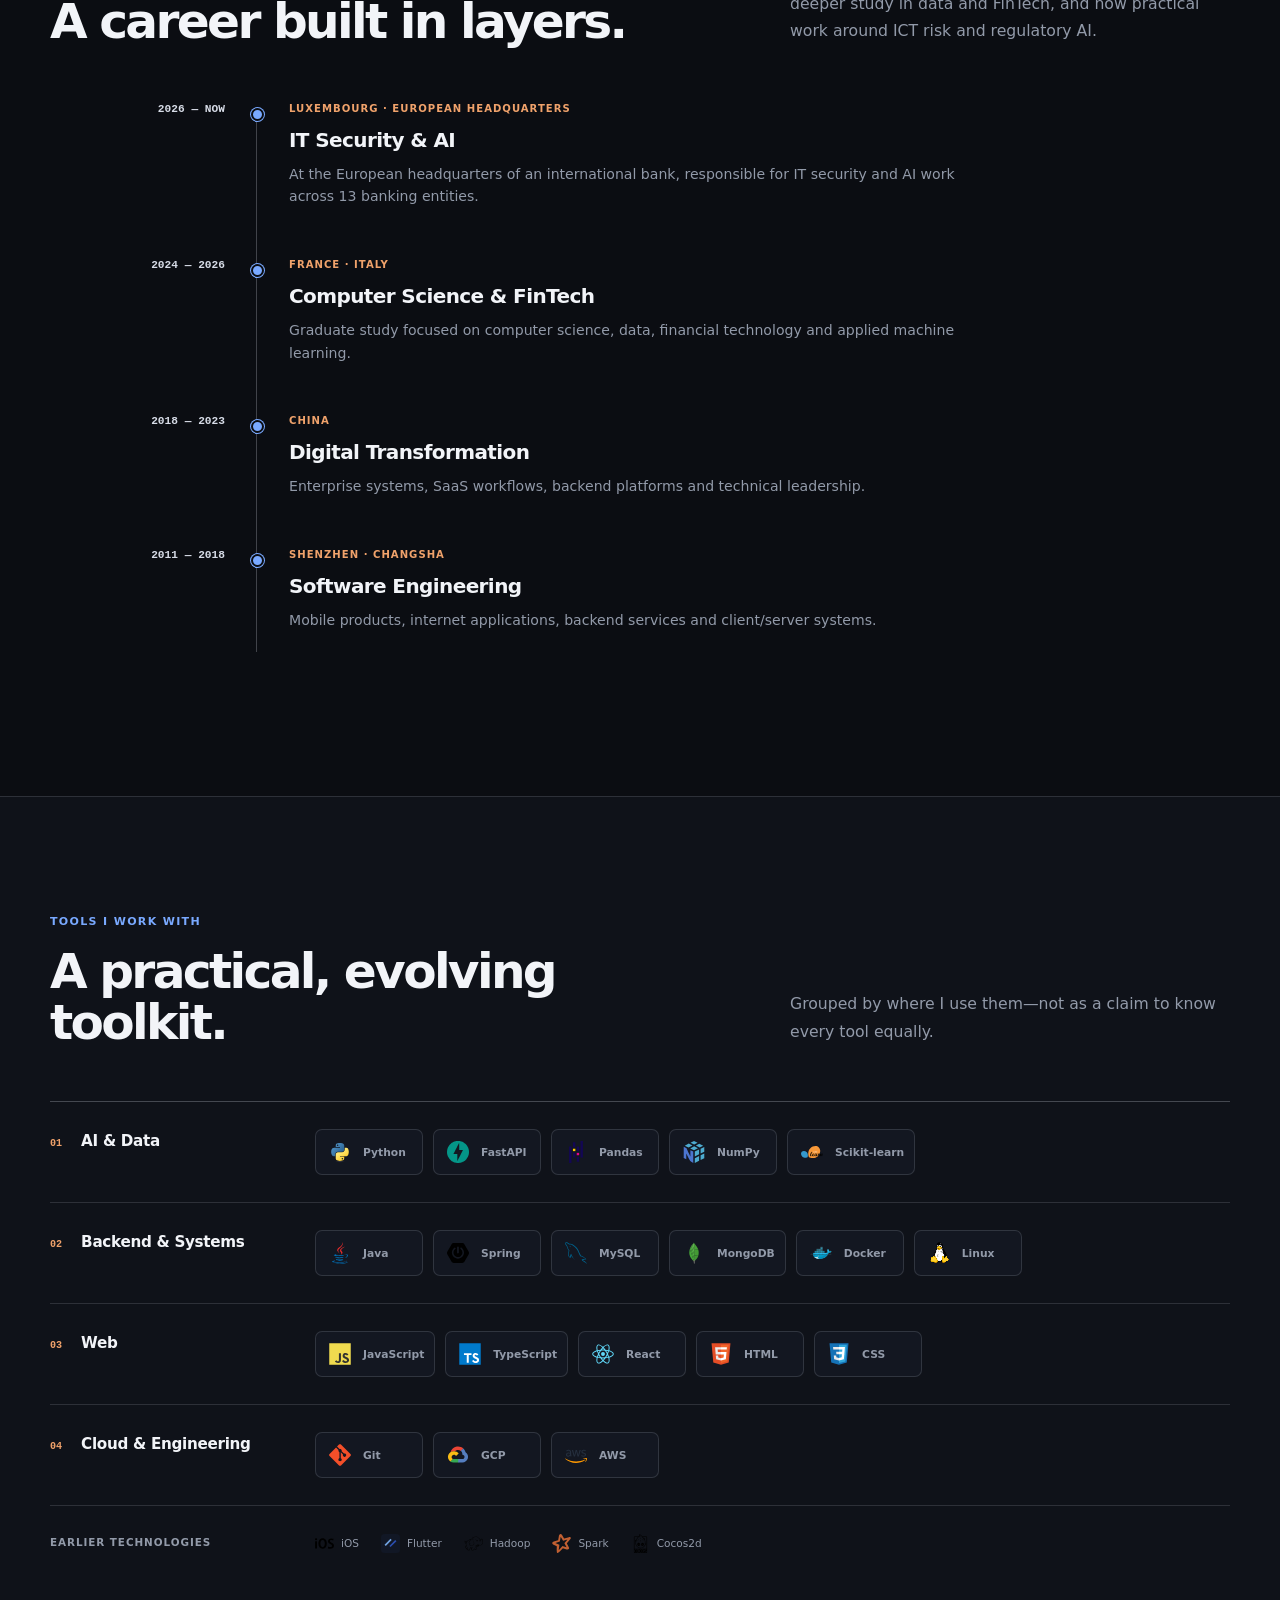
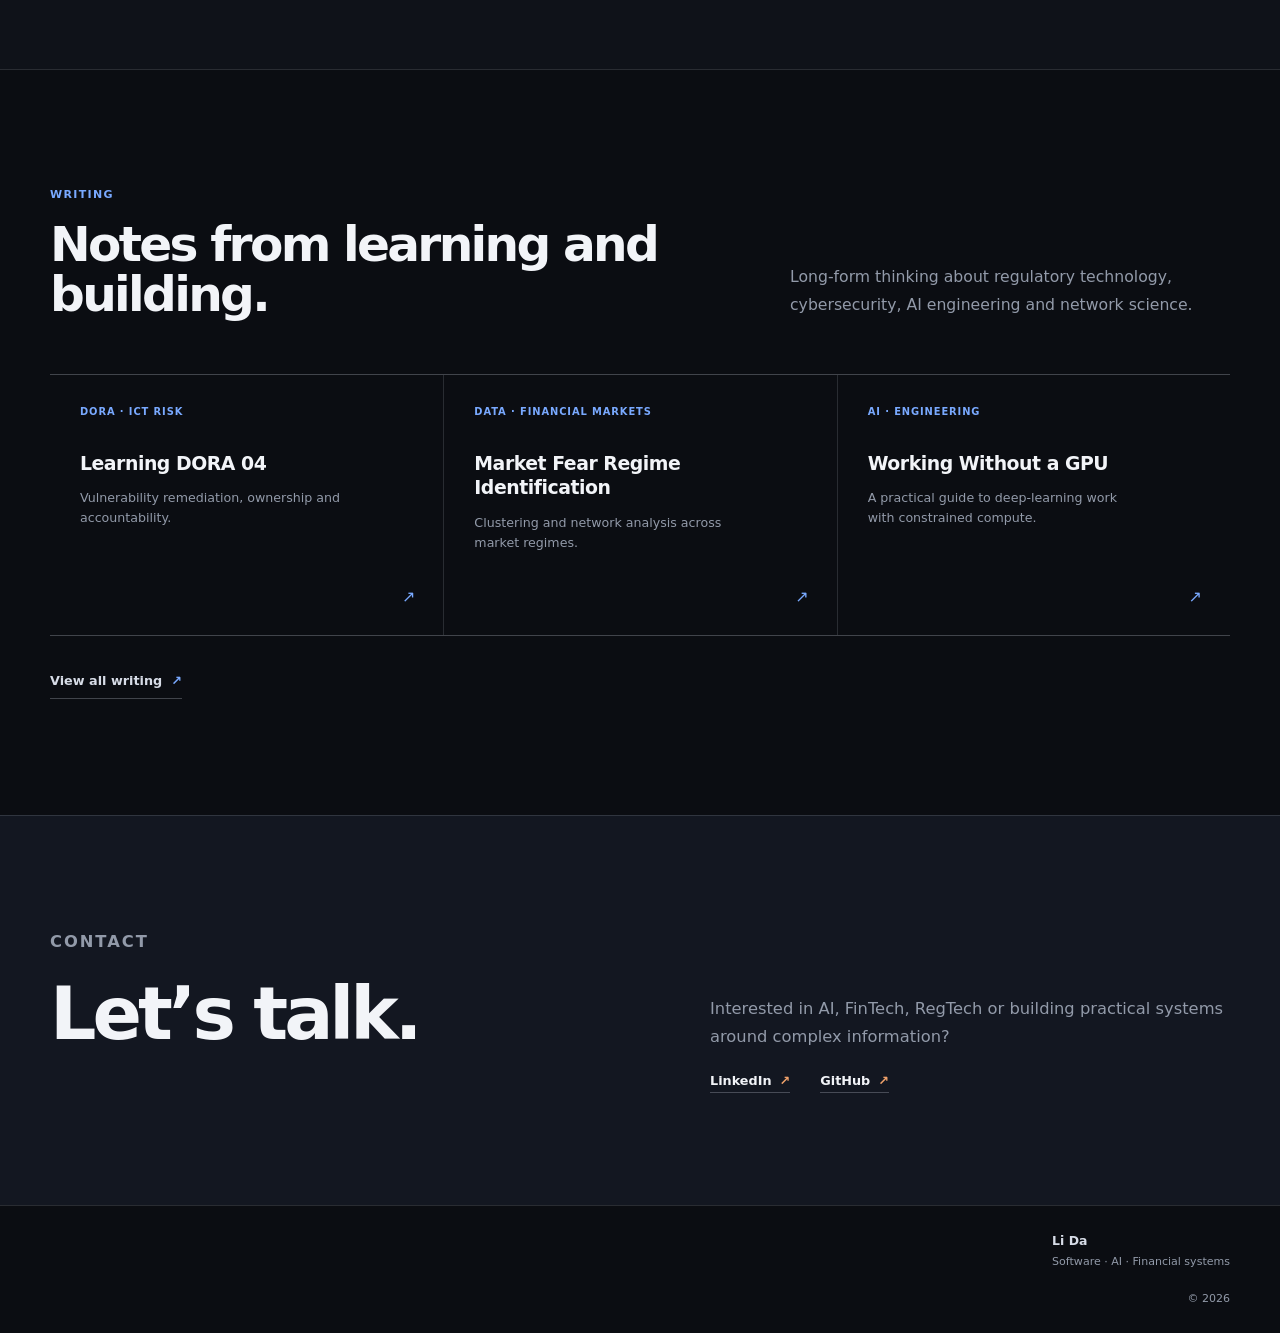
==== commit eb8969d1: "Refine portfolio hero message" ====
--- a/index.html
+++ b/index.html
@@ -3,19 +3,19 @@
   <head>
     <meta charset="UTF-8" />
     <meta name="viewport" content="width=device-width, initial-scale=1.0" />
-    <meta name="description" content="Li Da is a software engineer building at the intersection of AI, data and financial systems." />
+    <meta name="description" content="Li Da builds software where AI, data and financial systems meet." />
     <meta name="theme-color" content="#0b0d12" />
     <meta property="og:title" content="Li Da — Software Engineer" />
-    <meta property="og:description" content="Building practical systems across AI, data, FinTech and ICT risk." />
+    <meta property="og:description" content="Practical software for complex, regulated work across AI, data and financial systems." />
     <meta property="og:type" content="website" />
     <meta property="og:url" content="https://lida.today" />
-    <meta property="og:image" content="https://lida.today/assets/og.png" />
+    <meta property="og:image" content="https://lida.today/assets/og-v2.png" />
     <meta property="og:image:width" content="1200" />
     <meta property="og:image:height" content="630" />
     <meta name="twitter:card" content="summary_large_image" />
     <meta name="twitter:title" content="Li Da — Software Engineer" />
-    <meta name="twitter:description" content="Building practical systems across AI, data, FinTech and ICT risk." />
-    <meta name="twitter:image" content="https://lida.today/assets/og.png" />
+    <meta name="twitter:description" content="Practical software for complex, regulated work across AI, data and financial systems." />
+    <meta name="twitter:image" content="https://lida.today/assets/og-v2.png" />
     <title>Li Da — Software Engineer</title>
     <link rel="stylesheet" href="style.css" />
   </head>
@@ -52,7 +52,7 @@
         <div class="container hero-grid reveal">
           <div class="hero-copy">
             <p class="identity"><span class="status-dot" aria-hidden="true"></span> Li Da · Luxembourg</p>
-            <h1>Software Engineer building at the intersection of <span>AI, data and financial systems.</span></h1>
+            <h1>I build software where <span>AI, data and financial systems</span> meet.</h1>
             <p class="lede">I’ve spent more than a decade building software across mobile products, enterprise systems and digital transformation. More recently, my work has moved toward FinTech, AI and ICT risk—exploring how complex regulatory information can become usable software.</p>
             <div class="hero-actions">
               <a class="button button-primary" href="#work">View my work <span aria-hidden="true">↓</span></a>
--- a/style.css
+++ b/style.css
@@ -73,7 +73,7 @@
 .hero-copy { position: relative; z-index: 1; }
 .identity { display: flex; align-items: center; gap: 9px; margin-bottom: 27px; color: var(--ink-soft); font-size: .77rem; font-weight: 700; letter-spacing: .05em; text-transform: uppercase; }
 .status-dot { width: 7px; height: 7px; border-radius: 50%; background: var(--orange); box-shadow: 0 0 0 5px color-mix(in srgb, var(--orange) 13%, transparent); }
-h1 { max-width: 820px; margin-bottom: 27px; font-size: clamp(3.3rem, 5.7vw, 5.35rem); font-weight: 720; letter-spacing: -.068em; line-height: .98; text-wrap: balance; }
+h1 { max-width: 750px; margin-bottom: 29px; font-size: clamp(2.95rem, 4.9vw, 4.65rem); font-weight: 710; letter-spacing: -.052em; line-height: 1.04; text-wrap: balance; }
 h1 span { color: var(--blue); }
 .lede { max-width: 750px; margin-bottom: 36px; color: var(--muted); font-size: clamp(1.02rem, 1.32vw, 1.17rem); line-height: 1.72; }
 .hero-actions, .project-actions { display: flex; flex-wrap: wrap; align-items: center; gap: 25px; }
@@ -266,7 +266,7 @@
 
 @media (max-width: 980px) {
   .hero-grid { grid-template-columns: minmax(0, 1.45fr) minmax(230px, .55fr); gap: 48px; }
-  h1 { font-size: clamp(3rem, 6vw, 4.4rem); }
+  h1 { font-size: clamp(2.8rem, 5.6vw, 4.1rem); }
   .project-title-block { grid-template-columns: 90px minmax(0, 1fr); }
   .project-title-block > p:last-child { grid-column: 2; max-width: 500px; }
   .platform-layout, .rag-layout { grid-template-columns: 1fr; }
@@ -303,7 +303,7 @@
   .hero-grid { grid-template-columns: 1fr; gap: 52px; }
   .portrait-wrap { width: min(74vw, 330px); justify-self: start; margin-left: 26px; }
   .portrait-wrap::before { inset: -19px 19px 40px -19px; }
-  h1 { font-size: clamp(2.65rem, 11.8vw, 4.2rem); }
+  h1 { font-size: clamp(2.4rem, 10.5vw, 3.7rem); }
   .lede { font-size: 1rem; }
   .split-intro { grid-template-columns: 1fr; gap: 19px; }
   .section-intro { margin-bottom: 40px; }
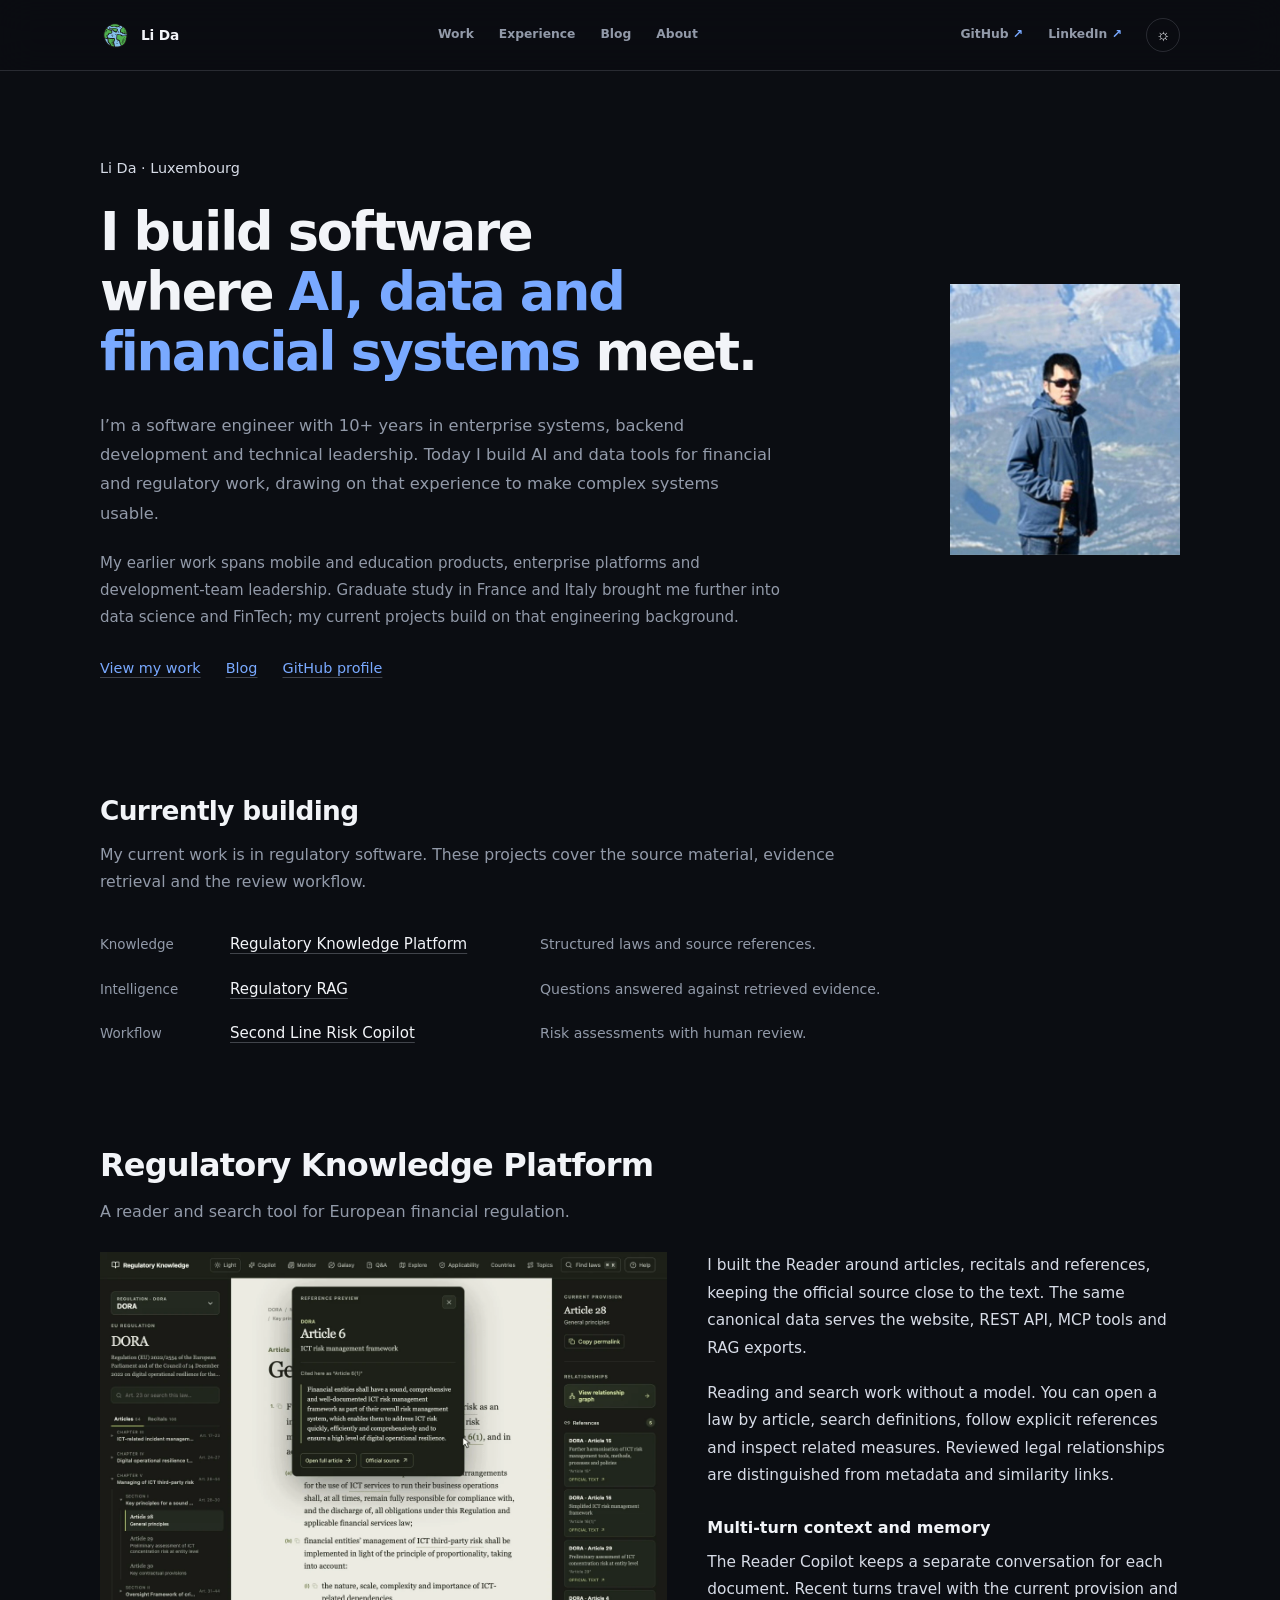
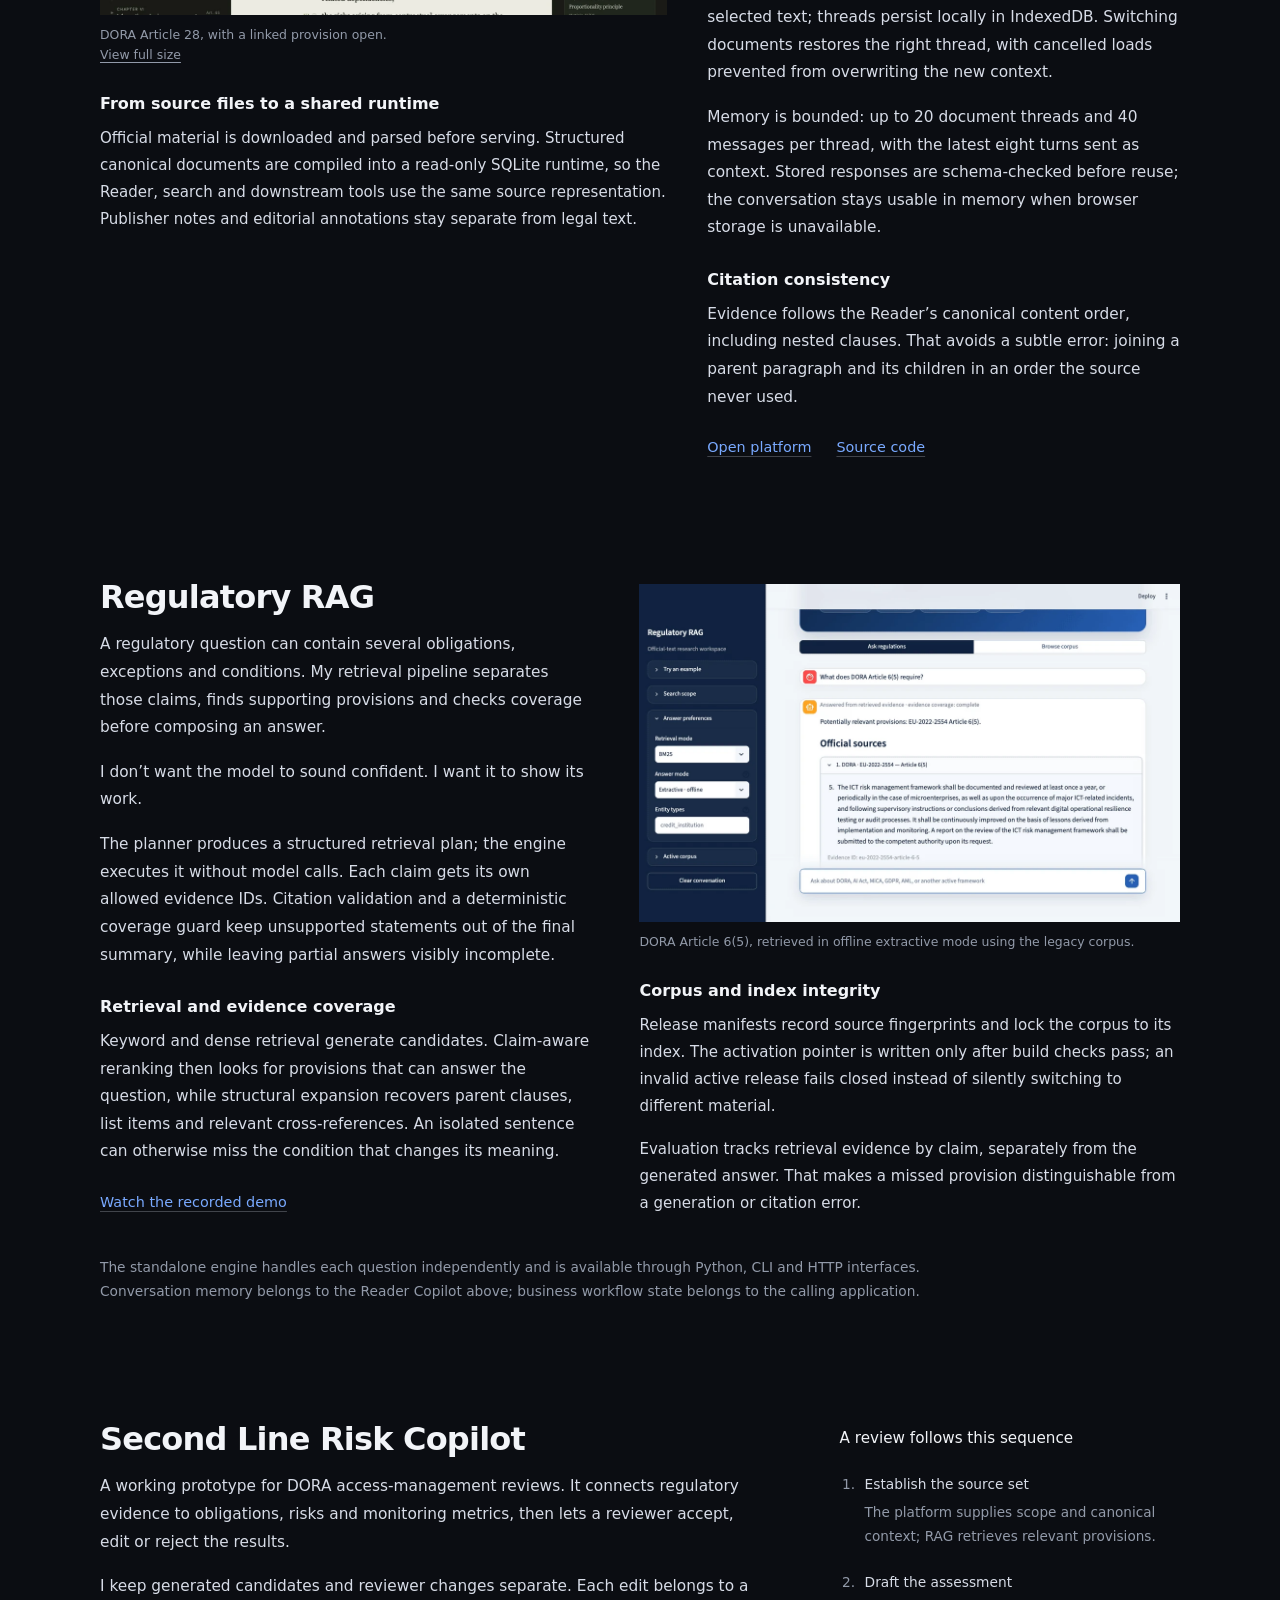
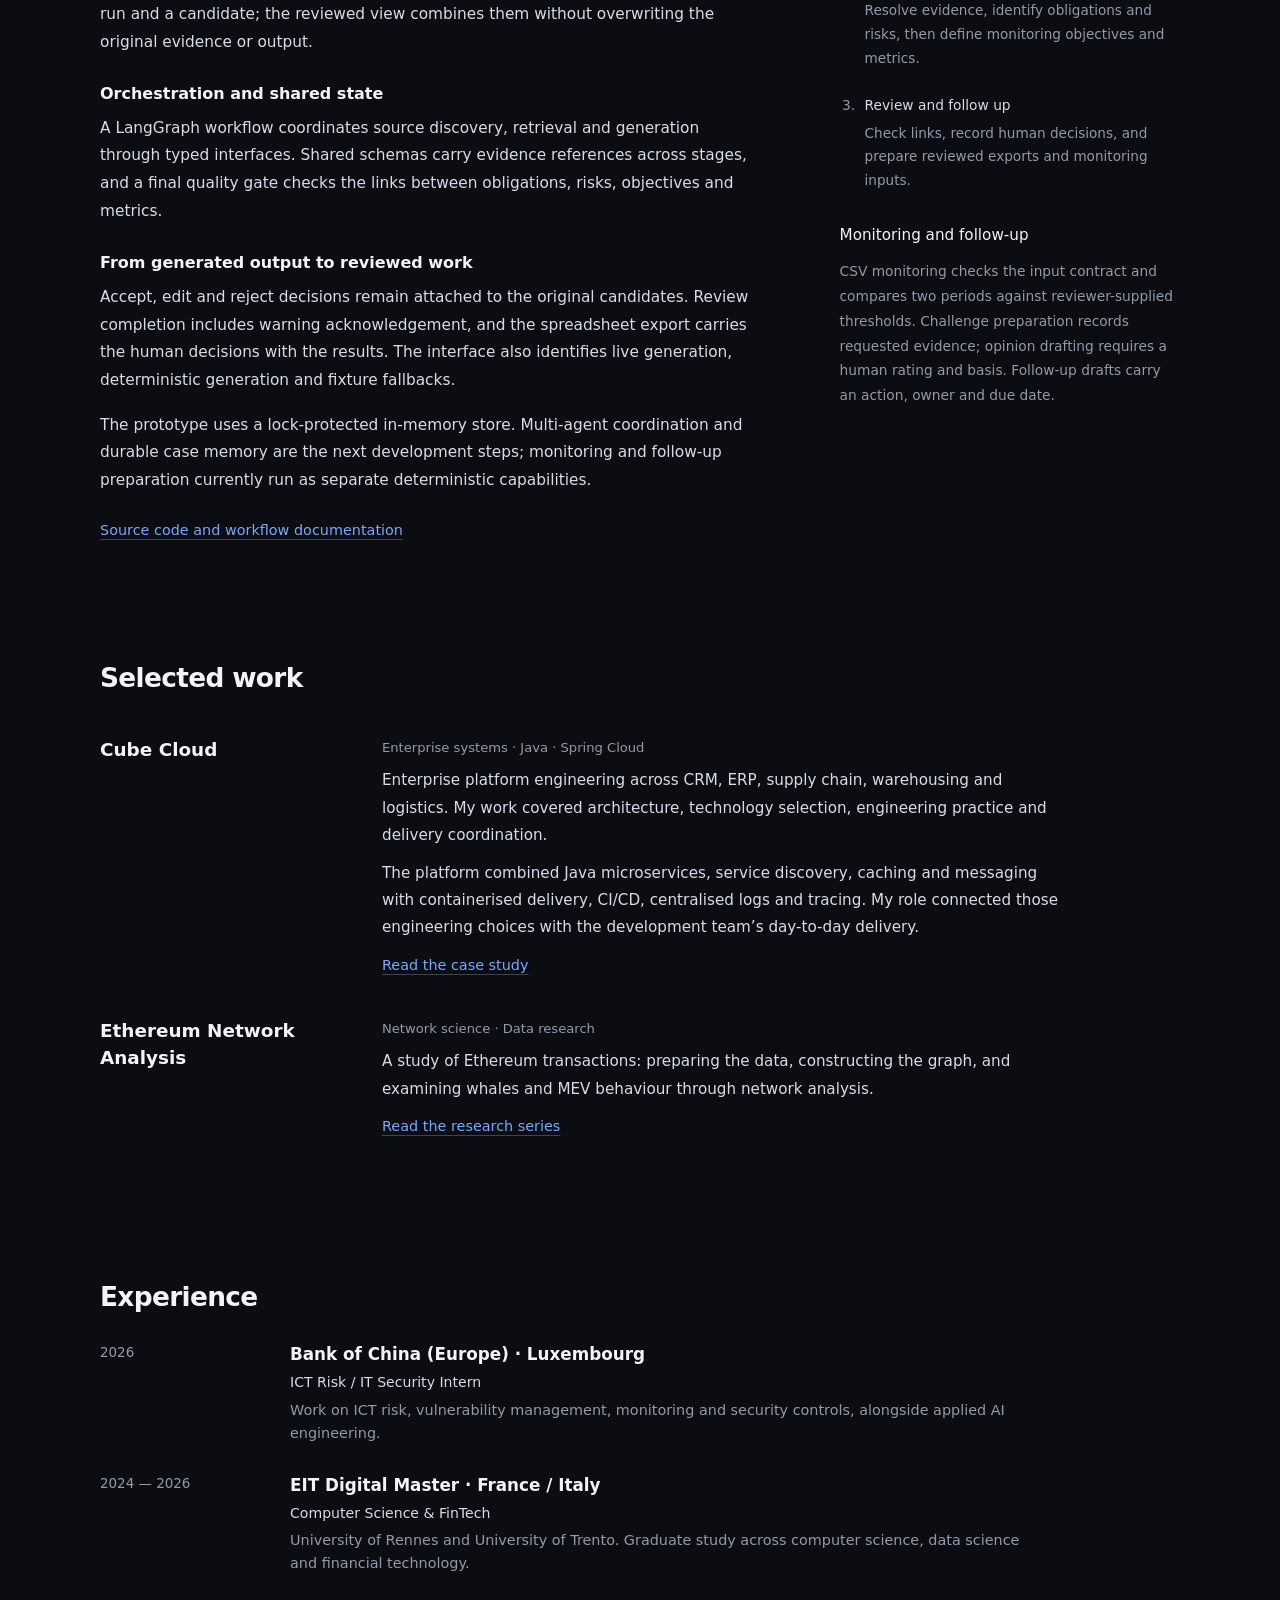
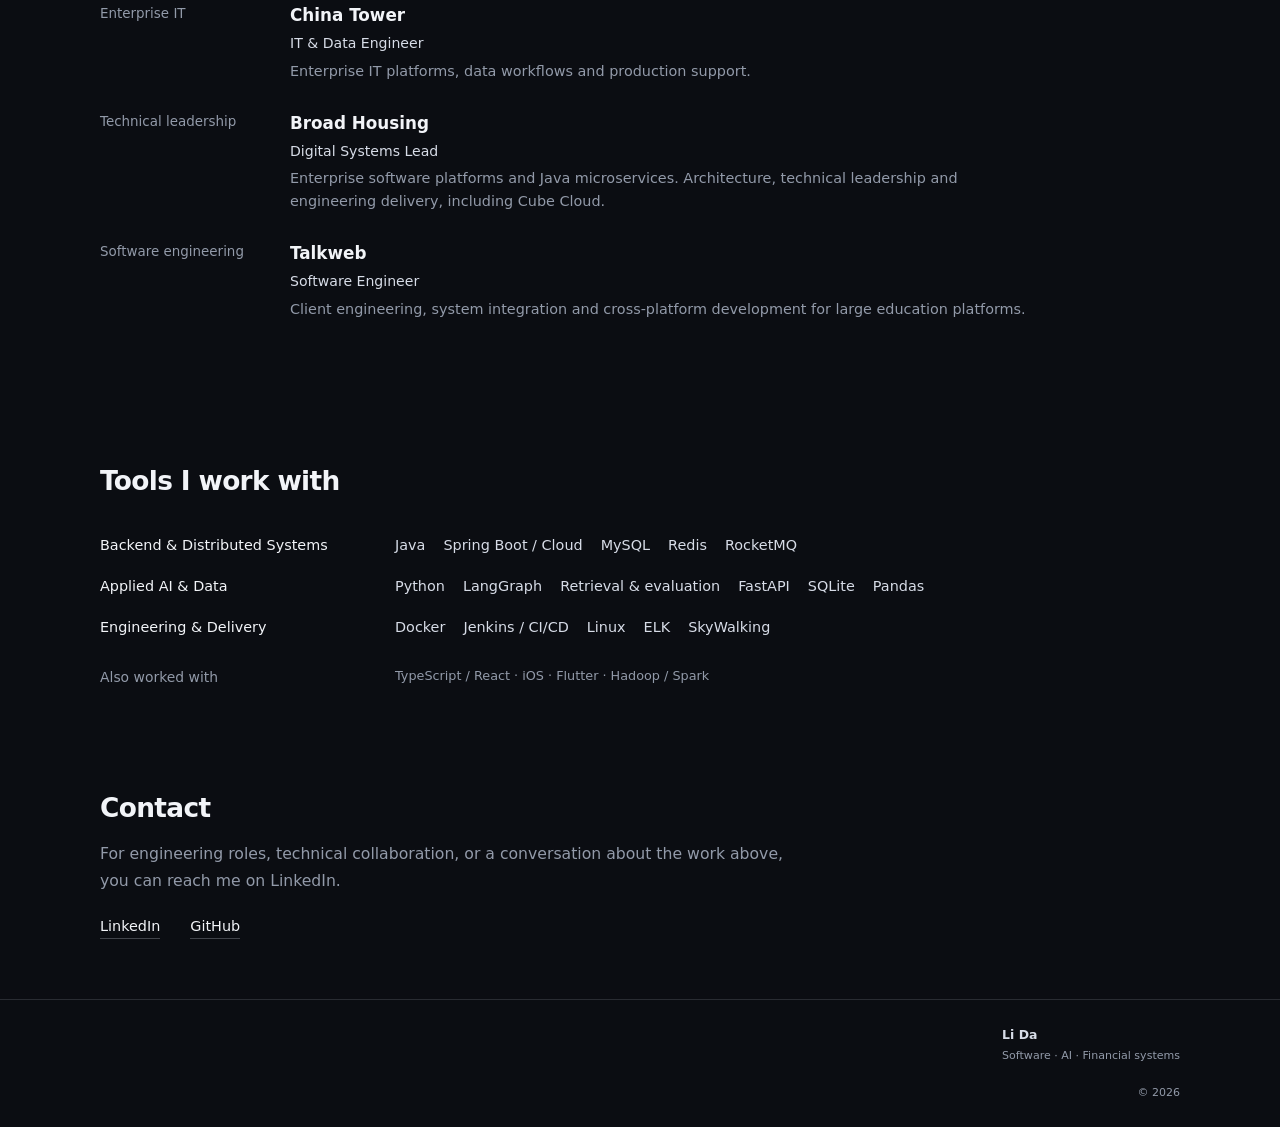
==== commit 05d8a308: "feat(docs):clean the docs and remove useless infor" ====
--- a/index.html
+++ b/index.html
@@ -17,6 +17,8 @@
     <meta name="twitter:description" content="Practical software for complex, regulated work across AI, data and financial systems." />
     <meta name="twitter:image" content="https://lida.today/assets/og-v2.png" />
     <title>Li Da — Software Engineer</title>
+    <link rel="canonical" href="https://lida.today/" />
+    <link rel="icon" href="/assets/logo.svg" type="image/svg+xml" />
     <link rel="stylesheet" href="style.css" />
   </head>
   <body>
@@ -35,7 +37,7 @@
           <div class="nav-primary">
             <a href="#work">Work</a>
             <a href="#experience">Experience</a>
-            <a href="#writing">Writing</a>
+            <a href="https://liyouqi.github.io/">Blog</a>
             <a href="#about">About</a>
           </div>
           <div class="nav-secondary">
@@ -49,14 +51,15 @@
 
     <main id="main">
       <section id="about" class="hero section">
-        <div class="container hero-grid reveal">
+        <div class="container hero-grid">
           <div class="hero-copy">
-            <p class="identity"><span class="status-dot" aria-hidden="true"></span> Li Da · Luxembourg</p>
+            <p class="identity">Li Da · Luxembourg</p>
             <h1>I build software where <span>AI, data and financial systems</span> meet.</h1>
-            <p class="lede">I’ve spent more than a decade building software across mobile products, enterprise systems and digital transformation. More recently, my work has moved toward FinTech, AI and ICT risk—exploring how complex regulatory information can become usable software.</p>
+            <p class="lede">I’m a software engineer with 10+ years in enterprise systems, backend development and technical leadership. Today I build AI and data tools for financial and regulatory work, drawing on that experience to make complex systems usable.</p>
+            <p class="hero-background">My earlier work spans mobile and education products, enterprise platforms and development-team leadership. Graduate study in France and Italy brought me further into data science and FinTech; my current projects build on that engineering background.</p>
             <div class="hero-actions">
-              <a class="button button-primary" href="#work">View my work <span aria-hidden="true">↓</span></a>
-              <a class="text-link" href="https://liyouqi.github.io/" target="_blank" rel="noopener">Writing <span aria-hidden="true">↗</span></a>
+              <a class="text-link" href="#work">View my work <span aria-hidden="true">↓</span></a>
+              <a class="text-link" href="https://liyouqi.github.io/">Blog</a>
               <a class="text-link" href="https://github.com/liyouqi" target="_blank" rel="noopener">GitHub profile <span aria-hidden="true">↗</span></a>
             </div>
           </div>
@@ -64,303 +67,178 @@
             <div class="portrait-frame">
               <img class="profile-photo" src="assets/avatar.jpg" alt="Li Da in the mountains" />
             </div>
-            <figcaption><span>Software</span><span>AI</span><span>Financial systems</span></figcaption>
           </figure>
         </div>
       </section>
 
       <section id="work" class="section building-section">
-        <div class="container reveal">
-          <div class="section-intro split-intro">
-            <div>
-              <p class="kicker">Currently building</p>
-              <h2>From regulation to decisions.</h2>
-            </div>
-            <p>I’m exploring how regulatory information can move from raw legal text to structured knowledge, evidence-grounded AI and eventually executable risk workflows.</p>
-          </div>
-          <div class="build-origin"><span>Input</span><strong>European regulation</strong><i aria-hidden="true">↓</i></div>
-          <ol class="build-flow" aria-label="Product progression from knowledge to action">
-            <li>
-              <span class="flow-cue">make sense of it</span>
-              <div>
-                <span class="flow-layer">Knowledge layer</span>
-                <h3>Regulatory Knowledge Platform</h3>
-                <p>Make source material structured and explorable.</p>
-              </div>
-            </li>
-            <li>
-              <span class="flow-cue">ask it properly</span>
-              <div>
-                <span class="flow-layer">Intelligence layer</span>
-                <h3>Regulatory RAG</h3>
-                <p>Find evidence and answer with traceable citations.</p>
-              </div>
-            </li>
-            <li>
-              <span class="flow-cue">put it to work</span>
-              <div>
-                <span class="flow-layer">Workflow layer</span>
-                <h3>Second Line Risk Copilot</h3>
-                <p>Turn obligations into structured risk work.</p>
-              </div>
-            </li>
+        <div class="container">
+          <div class="section-intro">
+            <h2>Currently building</h2>
+            <p>My current work is in regulatory software. These projects cover the source material, evidence retrieval and the review workflow.</p>
+          </div>
+          <ol class="project-directory" aria-label="Knowledge, intelligence and workflow projects">
+            <li><span>Knowledge</span><a href="#project-platform-title">Regulatory Knowledge Platform</a><p>Structured laws and source references.</p></li>
+            <li><span>Intelligence</span><a href="#project-rag-title">Regulatory RAG</a><p>Questions answered against retrieved evidence.</p></li>
+            <li><span>Workflow</span><a href="#project-risk-title">Second Line Risk Copilot</a><p>Risk assessments with human review.</p></li>
           </ol>
-          <p class="build-thesis"><span>Raw regulation</span><i aria-hidden="true">→</i><span>Structured knowledge</span><i aria-hidden="true">→</i><span>Evidence</span><i aria-hidden="true">→</i><span>Decision workflow</span></p>
         </div>
       </section>
 
       <section class="project-story project-one section" aria-labelledby="project-platform-title">
-        <div class="container reveal">
+        <div class="container">
           <header class="project-title-block">
-            <p class="project-index">Knowledge layer / where it starts</p>
-            <h2 id="project-platform-title">Regulatory<br />Knowledge Platform</h2>
-            <p>Turning fragmented regulatory texts into structured, explorable knowledge.</p>
+            <h2 id="project-platform-title">Regulatory Knowledge Platform</h2>
+            <p>A reader and search tool for European financial regulation.</p>
           </header>
           <div class="platform-layout">
-            <figure class="project-visual platform-visual">
-              <img src="assets/projects/knowledgegraph1.jpg" alt="A network visualisation representing linked regulatory information" />
-              <figcaption><span>Linked source material</span><span>Documents · Articles · Recitals · Relationships</span></figcaption>
+            <div class="platform-evidence">
+            <figure class="project-visual platform-visual screenshot-visual">
+              <a href="assets/projects/platform-reader.webp" target="_blank" rel="noopener" aria-label="Open full-size Regulatory Knowledge Platform screenshot">
+                <img src="assets/projects/platform-reader.webp" width="1280" height="820" loading="lazy" alt="DORA Article 28 in the Reader, with an Article 6 reference preview and linked provisions" />
+              </a>
+              <figcaption>DORA Article 28, with a linked provision open. <a href="assets/projects/platform-reader.webp" target="_blank" rel="noopener">View full size</a></figcaption>
             </figure>
-            <aside class="platform-notes" aria-label="Platform design notes">
-              <p class="margin-note">Before asking a model anything, I want to know what the source is—and how the pieces relate.</p>
-              <div class="platform-note-stack">
-                <div class="platform-note"><span>I start with the source</span><p>Official European material and provenance stay close to every record.</p></div>
-                <div class="platform-note"><span>Then I give it a shape</span><p>Articles, recitals, metadata and amendments become connected objects.</p></div>
-                <div class="platform-note"><span>So it stays navigable</span><p>You can move through the law without losing the document around it.</p></div>
+            <div class="source-engineering">
+              <h3>From source files to a shared runtime</h3>
+              <p>Official material is downloaded and parsed before serving. Structured canonical documents are compiled into a read-only SQLite runtime, so the Reader, search and downstream tools use the same source representation. Publisher notes and editorial annotations stay separate from legal text.</p>
+            </div>
+            </div>
+            <div class="platform-notes">
+              <p>I built the Reader around articles, recitals and references, keeping the official source close to the text. The same canonical data serves the website, REST API, MCP tools and RAG exports.</p>
+              <p>Reading and search work without a model. You can open a law by article, search definitions, follow explicit references and inspect related measures. Reviewed legal relationships are distinguished from metadata and similarity links.</p>
+              <h3>Multi-turn context and memory</h3>
+              <p>The Reader Copilot keeps a separate conversation for each document. Recent turns travel with the current provision and selected text; threads persist locally in IndexedDB. Switching documents restores the right thread, with cancelled loads prevented from overwriting the new context.</p>
+              <p>Memory is bounded: up to 20 document threads and 40 messages per thread, with the latest eight turns sent as context. Stored responses are schema-checked before reuse; the conversation stays usable in memory when browser storage is unavailable.</p>
+              <h3>Citation consistency</h3>
+              <p>Evidence follows the Reader’s canonical content order, including nested clauses. That avoids a subtle error: joining a parent paragraph and its children in an order the source never used.</p>
+              <div class="project-actions">
+                <a class="text-link" href="https://platform.lida.today" target="_blank" rel="noopener">Open platform</a>
+                <a class="text-link" href="https://github.com/liyouqi/regulatory-knowledge-platform" target="_blank" rel="noopener">Source code</a>
               </div>
-              <div class="project-actions">
-                <a class="button button-primary" href="https://platform.lida.today" target="_blank" rel="noopener">Explore platform <span aria-hidden="true">↗</span></a>
-                <a class="text-link" href="https://github.com/liyouqi" target="_blank" rel="noopener">GitHub <span aria-hidden="true">↗</span></a>
-              </div>
-            </aside>
+            </div>
           </div>
         </div>
       </section>
 
       <section class="project-story project-two section" aria-labelledby="project-rag-title">
-        <div class="container reveal">
+        <div class="container">
           <div class="rag-layout">
             <article class="rag-copy">
-              <p class="project-index">Intelligence layer / where it gets useful</p>
               <h2 id="project-rag-title">Regulatory RAG</h2>
-              <p class="project-subtitle">Evidence-grounded regulatory question answering.</p>
-              <p class="project-lead">A good answer is not the starting point. The difficult part is deciding what the question is really asking, finding evidence for each claim and making uncertainty visible.</p>
-              <blockquote>I don’t want the model to sound confident. I want it to show its work.</blockquote>
+              <p>A regulatory question can contain several obligations, exceptions and conditions. My retrieval pipeline separates those claims, finds supporting provisions and checks coverage before composing an answer.</p>
+              <p>I don’t want the model to sound confident. I want it to show its work.</p>
+              <p>The planner produces a structured retrieval plan; the engine executes it without model calls. Each claim gets its own allowed evidence IDs. Citation validation and a deterministic coverage guard keep unsupported statements out of the final summary, while leaving partial answers visibly incomplete.</p>
+              <h3>Retrieval and evidence coverage</h3>
+              <p>Keyword and dense retrieval generate candidates. Claim-aware reranking then looks for provisions that can answer the question, while structural expansion recovers parent clauses, list items and relevant cross-references. An isolated sentence can otherwise miss the condition that changes its meaning.</p>
               <div class="project-actions">
-                <span class="button button-disabled" aria-label="Regulatory RAG demo is in progress">Demo in progress</span>
-                <a class="text-link" href="https://github.com/liyouqi" target="_blank" rel="noopener">GitHub profile <span aria-hidden="true">↗</span></a>
+                <a class="text-link" href="assets/projects/rag-demo.gif" target="_blank" rel="noopener">Watch the recorded demo</a>
               </div>
             </article>
-            <figure class="project-visual rag-visual">
-              <img src="assets/projects/rag.png" alt="Diagram showing documents, retrieval, a vector database and a user query in a RAG system" />
-              <figcaption><span>Retrieval system sketch</span><span>Evidence before generation</span></figcaption>
+            <div class="rag-evidence">
+            <figure class="project-visual rag-visual screenshot-visual">
+              <a href="assets/projects/rag-evidence.webp" target="_blank" rel="noopener" aria-label="Open full-size Regulatory RAG evidence screenshot">
+                <img src="assets/projects/rag-evidence.webp" width="1120" height="700" loading="lazy" alt="Regulatory RAG returning the official text and evidence ID for DORA Article 6(5) in offline extractive mode" />
+              </a>
+              <figcaption>DORA Article 6(5), retrieved in offline extractive mode using the legacy corpus.</figcaption>
             </figure>
-          </div>
-          <ol class="rag-path" aria-label="Regulatory RAG pipeline">
-            <li><strong>A real question</strong><small>Usually messier than it first looks.</small></li>
-            <li><strong>A plan</strong><small>Before reaching for embeddings.</small></li>
-            <li><strong>A few claims</strong><small>So each part can earn its evidence.</small></li>
-            <li><strong>Two kinds of search</strong><small>Because keywords still matter.</small></li>
-            <li><strong>Evidence</strong><small>Attached to the claim it supports.</small></li>
-            <li><strong>An answer</strong><small>Or an honest “not enough”.</small></li>
+            <div class="source-engineering">
+              <h3>Corpus and index integrity</h3>
+              <p>Release manifests record source fingerprints and lock the corpus to its index. The activation pointer is written only after build checks pass; an invalid active release fails closed instead of silently switching to different material.</p>
+              <p>Evaluation tracks retrieval evidence by claim, separately from the generated answer. That makes a missed provision distinguishable from a generation or citation error.</p>
+            </div>
+            </div>
+          </div>
+          <p class="technical-footnote">The standalone engine handles each question independently and is available through Python, CLI and HTTP interfaces. Conversation memory belongs to the Reader Copilot above; business workflow state belongs to the calling application.</p>
+        </div>
+      </section>
+
+      <section class="project-story project-three section" aria-labelledby="project-risk-title">
+        <div class="container risk-article">
+          <div class="risk-copy">
+            <h2 id="project-risk-title">Second Line Risk Copilot</h2>
+            <p>A working prototype for DORA access-management reviews. It connects regulatory evidence to obligations, risks and monitoring metrics, then lets a reviewer accept, edit or reject the results.</p>
+            <p>I keep generated candidates and reviewer changes separate. Each edit belongs to a run and a candidate; the reviewed view combines them without overwriting the original evidence or output.</p>
+            <h3>Orchestration and shared state</h3>
+            <p>A LangGraph workflow coordinates source discovery, retrieval and generation through typed interfaces. Shared schemas carry evidence references across stages, and a final quality gate checks the links between obligations, risks, objectives and metrics.</p>
+            <h3>From generated output to reviewed work</h3>
+            <p>Accept, edit and reject decisions remain attached to the original candidates. Review completion includes warning acknowledgement, and the spreadsheet export carries the human decisions with the results. The interface also identifies live generation, deterministic generation and fixture fallbacks.</p>
+            <p>The prototype uses a lock-protected in-memory store. Multi-agent coordination and durable case memory are the next development steps; monitoring and follow-up preparation currently run as separate deterministic capabilities.</p>
+            <div class="project-actions"><a class="text-link" href="https://github.com/liyouqi/Governance-Agent-Platform" target="_blank" rel="noopener">Source code and workflow documentation</a></div>
+          </div>
+          <aside class="review-sequence" aria-label="Risk review workflow">
+            <h3>A review follows this sequence</h3>
+            <ol>
+              <li><strong>Establish the source set</strong><p>The platform supplies scope and canonical context; RAG retrieves relevant provisions.</p></li>
+              <li><strong>Draft the assessment</strong><p>Resolve evidence, identify obligations and risks, then define monitoring objectives and metrics.</p></li>
+              <li><strong>Review and follow up</strong><p>Check links, record human decisions, and prepare reviewed exports and monitoring inputs.</p></li>
+            </ol>
+            <h3>Monitoring and follow-up</h3>
+            <p>CSV monitoring checks the input contract and compares two periods against reviewer-supplied thresholds. Challenge preparation records requested evidence; opinion drafting requires a human rating and basis. Follow-up drafts carry an action, owner and due date.</p>
+          </aside>
+        </div>
+      </section>
+
+      <section class="section selected-section">
+        <div class="container">
+          <div class="section-intro"><h2>Selected work</h2></div>
+          <div class="selected-list">
+            <article>
+              <h3><a href="work/cube-cloud/">Cube Cloud</a></h3>
+              <div><p class="work-meta">Enterprise systems · Java · Spring Cloud</p><p>Enterprise platform engineering across CRM, ERP, supply chain, warehousing and logistics. My work covered architecture, technology selection, engineering practice and delivery coordination.</p><p>The platform combined Java microservices, service discovery, caching and messaging with containerised delivery, CI/CD, centralised logs and tracing. My role connected those engineering choices with the development team’s day-to-day delivery.</p><a class="text-link" href="work/cube-cloud/">Read the case study</a></div>
+            </article>
+            <article>
+              <h3><a href="https://liyouqi.github.io/data%20mining/Ehtereum-Network-Analysis-01-introduction/" target="_blank" rel="noopener">Ethereum Network Analysis</a></h3>
+              <div><p class="work-meta">Network science · Data research</p><p>A study of Ethereum transactions: preparing the data, constructing the graph, and examining whales and MEV behaviour through network analysis.</p><a class="text-link" href="https://liyouqi.github.io/data%20mining/Ehtereum-Network-Analysis-01-introduction/" target="_blank" rel="noopener">Read the research series</a></div>
+            </article>
+          </div>
+        </div>
+      </section>
+
+      <section id="experience" class="section experience-section">
+        <div class="container">
+          <div class="section-intro"><h2>Experience</h2></div>
+          <ol class="timeline">
+            <li>
+              <span class="timeline-period">2026</span>
+              <div><h3>Bank of China (Europe) · Luxembourg</h3><p class="timeline-role">ICT Risk / IT Security Intern</p><p>Work on ICT risk, vulnerability management, monitoring and security controls, alongside applied AI engineering.</p></div>
+            </li>
+            <li>
+              <span class="timeline-period">2024 — 2026</span>
+              <div><h3>EIT Digital Master · France / Italy</h3><p class="timeline-role">Computer Science &amp; FinTech</p><p>University of Rennes and University of Trento. Graduate study across computer science, data science and financial technology.</p></div>
+            </li>
+            <li>
+              <span class="timeline-period">Enterprise IT</span>
+              <div><h3>China Tower</h3><p class="timeline-role">IT &amp; Data Engineer</p><p>Enterprise IT platforms, data workflows and production support.</p></div>
+            </li>
+            <li>
+              <span class="timeline-period">Technical leadership</span>
+              <div><h3>Broad Housing</h3><p class="timeline-role">Digital Systems Lead</p><p>Enterprise software platforms and Java microservices. Architecture, technical leadership and engineering delivery, including Cube Cloud.</p></div>
+            </li>
+            <li>
+              <span class="timeline-period">Software engineering</span>
+              <div><h3>Talkweb</h3><p class="timeline-role">Software Engineer</p><p>Client engineering, system integration and cross-platform development for large education platforms.</p></div>
+            </li>
           </ol>
         </div>
       </section>
 
-      <section class="project-story project-three section" aria-labelledby="project-risk-title">
-        <div class="container reveal">
-          <header class="risk-heading">
-            <div>
-              <p class="project-index">Workflow layer / where it meets the work</p>
-              <h2 id="project-risk-title">Second Line<br />Risk Copilot</h2>
-            </div>
-            <div>
-              <p class="project-subtitle">Turning regulatory obligations into structured ICT risk workflows.</p>
-              <p class="project-lead">An experiment in bringing regulatory evidence, risk reasoning and second-line challenge into one reviewable workflow—not automating away professional judgement.</p>
-            </div>
-          </header>
-          <div class="risk-layout">
-            <figure class="project-visual risk-visual">
-              <img src="assets/projects/security-agent.jpg" alt="Information security risk dashboard with risk ratings, heat map and action plan progress" />
-              <figcaption><span>Assessment view</span><span>Evidence · Controls · Challenge · Follow-up</span></figcaption>
-            </figure>
-            <div class="risk-workflow">
-              <p>From obligation to opinion</p>
-              <p class="hand-note risk-hand-note">The copilot proposes. The second line still challenges.</p>
-              <ol>
-                <li><span>Obligation</span><i>What must be true?</i></li>
-                <li><span>Risk &amp; control</span><i>What can fail—and how is it constrained?</i></li>
-                <li><span>Metric</span><i>What would reveal weakening performance?</i></li>
-                <li><span>Challenge</span><i>What evidence should the second line question?</i></li>
-                <li><span>Assessment</span><i>What can be concluded, with what caveats?</i></li>
-              </ol>
-              <a class="button button-secondary" href="https://github.com/liyouqi/Governance-Agent-Platform" target="_blank" rel="noopener">View repository <span aria-hidden="true">↗</span></a>
-            </div>
-          </div>
-        </div>
-      </section>
-
-      <section class="section selected-section">
-        <div class="container reveal">
-          <div class="section-intro split-intro">
-            <div>
-              <p class="kicker">Selected work</p>
-              <h2>Work beyond the current AI thread.</h2>
-            </div>
-            <p>Recent research and engineering work that shows the ground underneath my current direction: learning from messy data, modelling relationships and designing systems that have to communicate.</p>
-          </div>
-          <div class="selected-showcase">
-            <article class="work-piece work-piece-main">
-              <a href="https://liyouqi.github.io/data%20mining/Ehtereum-Network-Analysis-01-introduction/" target="_blank" rel="noopener">
-                <figure><img src="assets/projects/datamining.png" alt="Data-mining illustration used for the Ethereum network analysis series" /></figure>
-                <div class="work-piece-copy">
-                  <span class="work-meta">Network science · Graph analytics</span>
-                  <h3>Ethereum Network Analysis</h3>
-                  <p>A multi-part study of Ethereum transaction data—from preparation and descriptive statistics to graph construction, whales and MEV behaviour.</p>
-                  <small><strong>What interested me</strong> Turning raw transactions into a network that can be inspected, measured and questioned.</small>
-                  <i aria-hidden="true">View the series ↗</i>
-                </div>
-              </a>
-            </article>
-            <article class="work-piece work-piece-side">
-              <a href="https://liyouqi.github.io/data%20mining/Market-Fear-Regime-Identification-03/" target="_blank" rel="noopener">
-                <figure><img src="assets/projects/3-multiasset-cluster-centers.png" alt="Scatter plot showing two market regime clusters and their centres" /></figure>
-                <div class="work-piece-copy">
-                  <span class="work-meta">Data mining · Financial markets</span>
-                  <h3>Market Regime Identification</h3>
-                  <p>Exploring whether cross-asset behaviour can reveal market fear regimes through dimensionality reduction, clustering and network structure.</p>
-                  <i aria-hidden="true">Read the project ↗</i>
-                </div>
-              </a>
-            </article>
-            <article class="work-piece work-piece-side">
-              <a href="http://www.bhome.com.cn/en/manu/#industrial" target="_blank" rel="noopener">
-                <figure><img src="assets/projects/microservices.png" alt="Microservices diagram connecting web and mobile clients to backend services" /></figure>
-                <div class="work-piece-copy">
-                  <span class="work-meta">Distributed systems · IoT</span>
-                  <h3>Cyber-Physical Systems</h3>
-                  <p>Industrial and IoT systems connecting devices, client applications and backend services through dependable, message-driven workflows.</p>
-                  <i aria-hidden="true">View reference ↗</i>
-                </div>
-              </a>
-            </article>
-          </div>
-        </div>
-      </section>
-
-      <section id="experience" class="section experience-section">
-        <div class="container reveal">
-          <div class="section-intro split-intro">
-            <div><p class="kicker">Experience</p><h2>A career built in layers.</h2></div>
-            <p>Software engineering led to enterprise transformation, deeper study in data and FinTech, and now practical work around ICT risk and regulatory AI.</p>
-          </div>
-          <ol class="timeline">
-            <li>
-              <span class="timeline-period">2026 — now</span>
-              <div><p class="timeline-place">Luxembourg · European headquarters</p><h3>IT Security &amp; AI</h3><p>At the European headquarters of an international bank, responsible for IT security and AI work across 13 banking entities.</p></div>
-            </li>
-            <li>
-              <span class="timeline-period">2024 — 2026</span>
-              <div><p class="timeline-place">France · Italy</p><h3>Computer Science &amp; FinTech</h3><p>Graduate study focused on computer science, data, financial technology and applied machine learning.</p></div>
-            </li>
-            <li>
-              <span class="timeline-period">2018 — 2023</span>
-              <div><p class="timeline-place">China</p><h3>Digital Transformation</h3><p>Enterprise systems, SaaS workflows, backend platforms and technical leadership.</p></div>
-            </li>
-            <li>
-              <span class="timeline-period">2011 — 2018</span>
-              <div><p class="timeline-place">Shenzhen · Changsha</p><h3>Software Engineering</h3><p>Mobile products, internet applications, backend services and client/server systems.</p></div>
-            </li>
-          </ol>
-        </div>
-      </section>
-
       <section class="section tools-section">
-        <div class="container reveal">
-          <div class="section-intro split-intro">
-            <div><p class="kicker">Tools I work with</p><h2>A practical, evolving toolkit.</h2></div>
-            <p>Grouped by where I use them—not as a claim to know every tool equally.</p>
-          </div>
+        <div class="container">
+          <div class="section-intro"><h2>Tools I work with</h2></div>
           <div class="tool-groups">
-            <article class="tool-group">
-              <div><span>01</span><h3>AI &amp; Data</h3></div>
-              <ul class="icon-wall">
-                <li><img src="assets/icons/python.svg" alt="" /><span>Python</span></li>
-                <li><img src="assets/icons/fastapi.svg" alt="" /><span>FastAPI</span></li>
-                <li><img src="assets/icons/pandas.svg" alt="" /><span>Pandas</span></li>
-                <li><img src="assets/icons/numpy.svg" alt="" /><span>NumPy</span></li>
-                <li><img src="assets/icons/scikitlearn.svg" alt="" /><span>Scikit-learn</span></li>
-              </ul>
-            </article>
-            <article class="tool-group">
-              <div><span>02</span><h3>Backend &amp; Systems</h3></div>
-              <ul class="icon-wall">
-                <li><img src="assets/icons/java.svg" alt="" /><span>Java</span></li>
-                <li><img src="assets/icons/springboot.svg" alt="" /><span>Spring</span></li>
-                <li><img src="assets/icons/mysql.svg" alt="" /><span>MySQL</span></li>
-                <li><img src="assets/icons/mongodb.svg" alt="" /><span>MongoDB</span></li>
-                <li><img src="assets/icons/docker.svg" alt="" /><span>Docker</span></li>
-                <li><img src="assets/icons/linux.svg" alt="" /><span>Linux</span></li>
-              </ul>
-            </article>
-            <article class="tool-group">
-              <div><span>03</span><h3>Web</h3></div>
-              <ul class="icon-wall">
-                <li><img src="assets/icons/javascript.svg" alt="" /><span>JavaScript</span></li>
-                <li><img src="assets/icons/typescript.svg" alt="" /><span>TypeScript</span></li>
-                <li><img src="assets/icons/react.svg" alt="" /><span>React</span></li>
-                <li><img src="assets/icons/html5.svg" alt="" /><span>HTML</span></li>
-                <li><img src="assets/icons/css3.svg" alt="" /><span>CSS</span></li>
-              </ul>
-            </article>
-            <article class="tool-group">
-              <div><span>04</span><h3>Cloud &amp; Engineering</h3></div>
-              <ul class="icon-wall">
-                <li><img src="assets/icons/git.svg" alt="" /><span>Git</span></li>
-                <li><img src="assets/icons/googlecloud.svg" alt="" /><span>GCP</span></li>
-                <li><img src="assets/icons/aws.svg" alt="" /><span>AWS</span></li>
-              </ul>
-            </article>
-          </div>
-          <div class="earlier-tools">
-            <span>Earlier technologies</span>
-            <ul>
-              <li><img src="assets/icons/ios.svg" alt="" />iOS</li>
-              <li><img src="assets/icons/flutter.svg" alt="" />Flutter</li>
-              <li><img src="assets/icons/apachehadoop.svg" alt="" />Hadoop</li>
-              <li><img src="assets/icons/apachespark.svg" alt="" />Spark</li>
-              <li><img src="assets/icons/cocos2d.svg" alt="" />Cocos2d</li>
-            </ul>
-          </div>
-        </div>
-      </section>
-
-      <section id="writing" class="section writing-section">
-        <div class="container reveal">
-          <div class="section-intro split-intro">
-            <div><p class="kicker">Writing</p><h2>Notes from learning and building.</h2></div>
-            <p>Long-form thinking about regulatory technology, cybersecurity, AI engineering and network science.</p>
-          </div>
-          <div class="writing-list">
-            <a href="https://liyouqi.github.io/cybersecurity/Learning-Dora-4-zh/" target="_blank" rel="noopener">
-              <span class="writing-meta">DORA · ICT risk</span><strong>Learning DORA 04</strong><p>Vulnerability remediation, ownership and accountability.</p><i aria-hidden="true">↗</i>
-            </a>
-            <a href="https://liyouqi.github.io/data%20mining/Market-Fear-Regime-Identification-03/" target="_blank" rel="noopener">
-              <span class="writing-meta">Data · Financial markets</span><strong>Market Fear Regime Identification</strong><p>Clustering and network analysis across market regimes.</p><i aria-hidden="true">↗</i>
-            </a>
-            <a href="https://liyouqi.github.io/ai/no-gpu-deep-learning-engineering-guide-2025/" target="_blank" rel="noopener">
-              <span class="writing-meta">AI · Engineering</span><strong>Working Without a GPU</strong><p>A practical guide to deep-learning work with constrained compute.</p><i aria-hidden="true">↗</i>
-            </a>
-          </div>
-          <a class="text-link writing-more" href="https://liyouqi.github.io/" target="_blank" rel="noopener">View all writing <span aria-hidden="true">↗</span></a>
+            <article class="tool-group"><div><h3>Backend &amp; Distributed Systems</h3></div><ul class="tool-list"><li>Java</li><li>Spring Boot / Cloud</li><li>MySQL</li><li>Redis</li><li>RocketMQ</li></ul></article>
+            <article class="tool-group"><div><h3>Applied AI &amp; Data</h3></div><ul class="tool-list"><li>Python</li><li>LangGraph</li><li>Retrieval &amp; evaluation</li><li>FastAPI</li><li>SQLite</li><li>Pandas</li></ul></article>
+            <article class="tool-group"><div><h3>Engineering &amp; Delivery</h3></div><ul class="tool-list"><li>Docker</li><li>Jenkins / CI/CD</li><li>Linux</li><li>ELK</li><li>SkyWalking</li></ul></article>
+          </div>
+          <div class="earlier-tools"><span>Also worked with</span><p>TypeScript / React · iOS · Flutter · Hadoop / Spark</p></div>
         </div>
       </section>
 
       <section class="contact-section">
-        <div class="container contact-inner reveal">
-          <p class="kicker">Contact</p>
-          <h2>Let’s talk.</h2>
-          <p>Interested in AI, FinTech, RegTech or building practical systems around complex information?</p>
+        <div class="container contact-inner">
+          <h2>Contact</h2>
+          <p>For engineering roles, technical collaboration, or a conversation about the work above, you can reach me on LinkedIn.</p>
           <div class="contact-links">
             <a href="https://www.linkedin.com/in/da-l-04901483" target="_blank" rel="noopener">LinkedIn <span aria-hidden="true">↗</span></a>
             <a href="https://github.com/liyouqi" target="_blank" rel="noopener">GitHub <span aria-hidden="true">↗</span></a>
--- a/style.css
+++ b/style.css
@@ -37,7 +37,7 @@
 * { box-sizing: border-box; }
 html { scroll-behavior: smooth; scroll-padding-top: 80px; }
 body { margin: 0; background: var(--bg); color: var(--ink); font-family: Inter, ui-sans-serif, system-ui, -apple-system, BlinkMacSystemFont, "Segoe UI", sans-serif; line-height: 1.6; -webkit-font-smoothing: antialiased; }
-body, .site-nav, .project-section, .selected-section, .experience-section, .tools-section, .writing-section, .site-footer { transition: background-color .25s ease, color .25s ease, border-color .25s ease; }
+body, .site-nav, .selected-section, .experience-section, .tools-section, .site-footer { transition: none; }
 a { color: inherit; }
 img { display: block; max-width: 100%; }
 h1, h2, h3, p, figure { margin-top: 0; }
@@ -72,18 +72,10 @@
 .hero-grid { display: grid; grid-template-columns: minmax(0, 1.7fr) minmax(270px, .62fr); align-items: center; gap: clamp(54px, 8vw, 118px); }
 .hero-copy { position: relative; z-index: 1; }
 .identity { display: flex; align-items: center; gap: 9px; margin-bottom: 27px; color: var(--ink-soft); font-size: .77rem; font-weight: 700; letter-spacing: .05em; text-transform: uppercase; }
-.status-dot { width: 7px; height: 7px; border-radius: 50%; background: var(--orange); box-shadow: 0 0 0 5px color-mix(in srgb, var(--orange) 13%, transparent); }
 h1 { max-width: 750px; margin-bottom: 29px; font-size: clamp(2.95rem, 4.9vw, 4.65rem); font-weight: 710; letter-spacing: -.052em; line-height: 1.04; text-wrap: balance; }
 h1 span { color: var(--blue); }
 .lede { max-width: 750px; margin-bottom: 36px; color: var(--muted); font-size: clamp(1.02rem, 1.32vw, 1.17rem); line-height: 1.72; }
 .hero-actions, .project-actions { display: flex; flex-wrap: wrap; align-items: center; gap: 25px; }
-.button { display: inline-flex; min-height: 46px; align-items: center; justify-content: center; gap: 20px; padding: 11px 17px; border: 1px solid transparent; border-radius: 7px; font-size: .8rem; font-weight: 740; text-decoration: none; transition: transform .2s ease, border-color .2s ease, background-color .2s ease; }
-.button:hover { transform: translateY(-2px); }
-.button-primary { background: var(--blue-strong); color: #fff; }
-.button-primary:hover { background: var(--blue); }
-.button-secondary { border-color: var(--line-strong); background: var(--panel); }
-.button-secondary:hover { border-color: var(--blue); }
-.button-disabled { border-color: var(--line); background: var(--panel); color: var(--muted); cursor: default; }
 .text-link { display: inline-flex; align-items: center; gap: 9px; padding: 7px 0; border-bottom: 1px solid var(--line-strong); color: var(--ink-soft); font-size: .8rem; font-weight: 720; text-decoration: none; transition: color .2s ease, border-color .2s ease; }
 .text-link span { color: var(--blue); transition: transform .2s ease; }
 .text-link:hover { border-color: var(--blue); color: var(--ink); }
@@ -95,30 +87,12 @@
 .portrait-frame:hover .profile-photo { transform: scale(1.018); filter: saturate(.9) contrast(1.04); }
 .portrait-wrap figcaption { display: flex; justify-content: space-between; gap: 10px; margin-top: 17px; color: var(--muted); font-size: .65rem; font-weight: 680; letter-spacing: .04em; text-transform: uppercase; }
 
-.kicker, .project-index { margin-bottom: 15px; color: var(--blue); font-size: .69rem; font-weight: 800; letter-spacing: .12em; text-transform: uppercase; }
 .section-intro { max-width: 760px; margin-bottom: 54px; }
 .section-intro h2, .contact-inner h2 { margin-bottom: 0; font-size: clamp(2.2rem, 3.8vw, 3.55rem); font-weight: 700; letter-spacing: -.055em; line-height: 1.04; }
 .split-intro { display: grid; grid-template-columns: minmax(0, 1fr) minmax(280px, 440px); align-items: end; gap: 70px; max-width: none; }
 .split-intro > p { margin-bottom: 2px; color: var(--muted); font-size: .98rem; line-height: 1.75; }
 
 .building-section { border-top: 1px solid var(--line); border-bottom: 1px solid var(--line); background: var(--bg-soft); }
-.build-origin { display: flex; width: max-content; min-width: 190px; flex-direction: column; align-items: center; margin: 0 auto 16px; color: var(--muted); }
-.build-origin span { margin-bottom: 3px; font-size: .62rem; font-weight: 780; letter-spacing: .12em; text-transform: uppercase; }
-.build-origin strong { color: var(--ink-soft); font-size: .84rem; font-weight: 680; }
-.build-origin i { height: 30px; margin-top: 11px; color: var(--blue); font-style: normal; }
-.build-flow { display: grid; grid-template-columns: repeat(3, minmax(0, 1fr)); margin: 0; padding: 0; border-top: 1px solid var(--line-strong); border-bottom: 1px solid var(--line-strong); list-style: none; }
-.build-flow li { position: relative; min-height: 220px; padding: 30px 30px 32px; }
-.build-flow li + li { border-left: 1px solid var(--line); }
-.build-flow li:not(:last-child)::after { position: absolute; top: 50%; right: -10px; z-index: 2; display: grid; width: 20px; height: 20px; border: 1px solid var(--line); border-radius: 50%; background: var(--bg-soft); color: var(--blue); content: "→"; place-items: center; font-size: .67rem; animation: flowPulse 3.8s ease-in-out infinite; }
-.flow-cue { display: block; width: max-content; margin: 0 0 18px 2px; color: var(--orange); font-family: "Bradley Hand", "Segoe Print", "Comic Sans MS", cursive; font-size: .95rem; line-height: 1; transform: rotate(-2deg); }
-.build-flow li:nth-child(2) .flow-cue { transform: rotate(1.5deg); }
-.build-flow li:nth-child(3) .flow-cue { transform: rotate(-1deg); }
-.flow-layer { display: block; margin-bottom: 15px; color: var(--blue); font-size: .62rem; font-weight: 780; letter-spacing: .11em; text-transform: uppercase; }
-.build-flow h3 { max-width: 220px; margin-bottom: 13px; font-size: 1.25rem; letter-spacing: -.035em; line-height: 1.18; }
-.build-flow p { max-width: 230px; margin: 0; color: var(--muted); font-size: .82rem; line-height: 1.6; }
-.build-thesis { display: flex; flex-wrap: wrap; justify-content: center; gap: 15px; margin: 32px 0 0; color: var(--ink-soft); font-size: .78rem; font-weight: 690; }
-.build-thesis i { color: var(--orange); font-style: normal; }
-@keyframes flowPulse { 0%, 100% { transform: translateX(0); } 50% { transform: translateX(3px); } }
 
 .project-story { position: relative; overflow: hidden; border-bottom: 1px solid var(--line); }
 .project-two { background: var(--bg-soft); }
@@ -129,85 +103,24 @@
 .project-visual figcaption { display: flex; justify-content: space-between; gap: 20px; padding: 13px 15px; border-top: 1px solid var(--line); color: var(--muted); font-size: .61rem; font-weight: 700; letter-spacing: .06em; text-transform: uppercase; }
 .project-visual figcaption span:first-child { color: var(--blue); }
 .project-title-block { display: grid; grid-template-columns: 155px minmax(0, 1fr) minmax(270px, 345px); align-items: end; gap: 34px; margin-bottom: 57px; }
-.project-title-block .project-index { align-self: start; margin-top: 10px; }
-.project-title-block h2, .rag-copy h2, .risk-heading h2 { margin: 0; font-size: clamp(2.75rem, 5.4vw, 5.2rem); font-weight: 700; letter-spacing: -.067em; line-height: .92; }
+.project-title-block h2, .rag-copy h2 { margin: 0; font-size: clamp(2.75rem, 5.4vw, 5.2rem); font-weight: 700; letter-spacing: -.067em; line-height: .92; }
 .project-title-block > p:last-child { margin: 0 0 4px; color: var(--ink-soft); font-size: 1.08rem; line-height: 1.58; }
-.project-subtitle { max-width: 540px; margin-bottom: 31px; color: var(--ink-soft); font-size: 1.1rem; line-height: 1.55; }
-.project-lead { color: var(--muted); font-size: .92rem; line-height: 1.75; }
 .project-actions { margin-top: 28px; }
 
 .platform-layout { display: grid; grid-template-columns: minmax(0, 1.5fr) minmax(300px, .62fr); align-items: start; gap: clamp(40px, 6vw, 82px); }
 .platform-visual { width: calc(100% + clamp(16px, 4vw, 60px)); margin-left: clamp(-60px, -4vw, -16px); }
 .platform-visual img { aspect-ratio: 16 / 9; }
 .platform-notes { margin-top: 66px; }
-.margin-note { position: relative; max-width: 330px; margin-bottom: 35px; padding-left: 23px; color: var(--ink-soft); font-family: Georgia, "Times New Roman", serif; font-size: 1.02rem; font-style: italic; line-height: 1.65; }
-.margin-note::before { position: absolute; top: 8px; bottom: 7px; left: 0; width: 2px; background: var(--orange); content: ""; }
-.platform-note-stack { border-top: 1px solid var(--line); }
-.platform-note { position: relative; padding: 17px 0 17px 27px; border-bottom: 1px solid var(--line); }
-.platform-note::before { position: absolute; top: 16px; left: 0; color: var(--orange); content: "↳"; font-family: "Bradley Hand", "Segoe Print", "Comic Sans MS", cursive; font-size: .86rem; transform: rotate(-8deg); }
-.platform-note span { display: block; margin-bottom: 4px; color: var(--ink-soft); font-family: "Bradley Hand", "Segoe Print", "Comic Sans MS", cursive; font-size: .86rem; line-height: 1.3; transform: rotate(-.5deg); transform-origin: left center; }
-.platform-note:nth-child(2) span { transform: rotate(.7deg); }
-.platform-note p { margin: 0; color: var(--muted); font-size: .75rem; line-height: 1.55; }
 
 .rag-layout { position: relative; display: grid; grid-template-columns: minmax(300px, .7fr) minmax(0, 1.3fr); align-items: center; gap: clamp(50px, 7vw, 105px); }
 .rag-copy { position: relative; z-index: 2; padding: 40px 0 20px clamp(0px, 2vw, 24px); }
 .rag-copy h2 { max-width: 560px; margin-bottom: 18px; }
-.rag-copy .project-subtitle { margin-bottom: 24px; }
-.rag-copy blockquote { position: relative; max-width: 390px; margin: 30px 0 34px; padding: 15px 18px 12px 23px; border-left: 2px solid var(--blue); color: var(--ink-soft); font-family: "Bradley Hand", "Segoe Print", "Comic Sans MS", cursive; font-size: 1.05rem; font-style: normal; line-height: 1.55; transform: rotate(-1deg); }
-.rag-copy blockquote::after { position: absolute; right: 4px; bottom: -8px; color: var(--orange); content: "↘"; font-size: 1.1rem; transform: rotate(8deg); }
 .rag-visual { width: calc(100% + clamp(22px, 4vw, 60px)); }
 .rag-visual img { aspect-ratio: 16 / 10; }
-.rag-path { position: relative; z-index: 2; display: grid; grid-template-columns: repeat(6, 1fr); margin: 78px 0 0; padding: 0; border-top: 1px solid var(--line-strong); list-style: none; }
-.rag-path li { position: relative; min-height: 125px; padding: 27px 16px 15px 0; }
-.rag-path li + li { padding-left: 16px; border-left: 1px solid var(--line); }
-.rag-path li:not(:last-child)::after { position: absolute; top: -7px; right: -4px; width: 7px; height: 7px; border-radius: 50%; background: var(--orange); content: ""; }
-.rag-path strong { display: block; margin-bottom: 9px; color: var(--ink-soft); font-family: "Bradley Hand", "Segoe Print", "Comic Sans MS", cursive; font-size: .9rem; font-weight: 500; line-height: 1.15; }
-.rag-path li:nth-child(even) strong { transform: rotate(1deg); transform-origin: left; }
-.rag-path small { display: block; color: var(--muted); font-size: .66rem; line-height: 1.48; }
-
-.risk-heading { display: grid; grid-template-columns: minmax(0, 1fr) minmax(300px, .72fr); align-items: end; gap: clamp(55px, 10vw, 145px); margin-bottom: 63px; }
-.risk-heading h2 { font-size: clamp(2.75rem, 5vw, 4.8rem); }
-.risk-heading .project-subtitle { margin-bottom: 18px; }
-.risk-heading .project-lead { max-width: 470px; margin-bottom: 1px; }
-.risk-layout { display: grid; grid-template-columns: minmax(0, 1.28fr) minmax(300px, .72fr); align-items: start; }
-.risk-visual { width: calc(100% + 15px); }
-.risk-visual img { aspect-ratio: 16 / 9; }
-.risk-visual figcaption span:first-child { color: var(--orange); }
-.risk-workflow { position: relative; z-index: 3; margin: 70px 0 0 -74px; padding: 30px 31px 31px; border: 1px solid var(--line-strong); background: var(--panel-raised); box-shadow: var(--shadow); }
-.risk-workflow > p:first-child { margin-bottom: 13px; color: var(--blue); font-size: .65rem; font-weight: 790; letter-spacing: .1em; text-transform: uppercase; }
-.hand-note { font-family: "Bradley Hand", "Segoe Print", "Comic Sans MS", cursive; }
-.risk-hand-note { max-width: 290px; margin: 0 0 20px 12px; color: var(--orange); font-size: .9rem; line-height: 1.45; transform: rotate(-1.5deg); }
-.risk-workflow ol { margin: 0 0 27px; padding: 0; border-top: 1px solid var(--line); list-style: none; }
-.risk-workflow li { position: relative; padding: 13px 0 13px 25px; border-bottom: 1px solid var(--line); }
-.risk-workflow li::before { position: absolute; top: 17px; left: 1px; width: 7px; height: 7px; border: 1px solid var(--orange); border-radius: 50%; content: ""; }
-.risk-workflow li span, .risk-workflow li i { display: block; }
-.risk-workflow li span { margin-bottom: 2px; color: var(--ink-soft); font-size: .74rem; font-weight: 720; }
-.risk-workflow li i { color: var(--muted); font-size: .65rem; font-style: normal; line-height: 1.45; }
+
 
 .selected-section { background: var(--panel); }
-.selected-showcase { display: grid; grid-template-columns: repeat(2, minmax(0, 1fr)); gap: 18px; align-items: start; }
-.work-piece { overflow: hidden; border: 1px solid var(--line); background: var(--bg); transition: border-color .25s ease, transform .25s ease; }
-.work-piece:hover { border-color: var(--line-strong); transform: translateY(-3px); }
-.work-piece > a { height: 100%; color: inherit; text-decoration: none; }
-.work-piece figure { overflow: hidden; margin: 0; background: var(--bg-soft); }
-.work-piece img { width: 100%; height: 100%; object-fit: cover; filter: saturate(.78) contrast(1.02); transition: transform .55s cubic-bezier(.2,.7,.2,1), filter .3s ease; }
-.work-piece:hover img { transform: scale(1.025); filter: saturate(.98) contrast(1.02); }
-.work-piece-main { grid-column: 1 / -1; }
-.work-piece-main > a { display: grid; grid-template-columns: minmax(0, 1.18fr) minmax(320px, .82fr); }
-.work-piece-main figure { min-height: 390px; border-right: 1px solid var(--line); }
-.work-piece-main .work-piece-copy { display: flex; flex: 1; flex-direction: column; padding: 29px 31px 30px; }
-.work-piece-side > a { display: flex; flex-direction: column; }
-.work-piece-side figure { aspect-ratio: 16 / 9; border-bottom: 1px solid var(--line); }
-.work-piece-side .work-piece-copy { display: flex; min-height: 260px; flex-direction: column; padding: 25px 26px 24px; }
 .work-meta { display: block; margin-bottom: 15px; color: var(--blue); font-size: .58rem; font-weight: 790; letter-spacing: .08em; text-transform: uppercase; }
-.work-piece h3 { margin-bottom: 12px; font-size: 1.26rem; letter-spacing: -.035em; line-height: 1.15; }
-.work-piece-main h3 { font-size: 1.65rem; }
-.work-piece-copy > p { margin-bottom: 20px; color: var(--muted); font-size: .78rem; line-height: 1.62; }
-.work-piece-main .work-piece-copy > p { max-width: 540px; font-size: .86rem; }
-.work-piece-copy small { display: block; margin-bottom: 24px; padding-top: 16px; border-top: 1px solid var(--line); color: var(--muted); font-size: .68rem; line-height: 1.55; }
-.work-piece-copy small strong { color: var(--orange); font-weight: 740; }
-.work-piece-copy i { display: block; margin-top: auto; color: var(--ink-soft); font-size: .69rem; font-style: normal; font-weight: 720; transition: color .2s ease, transform .2s ease; }
-.work-piece:hover .work-piece-copy i { color: var(--blue); transform: translateX(4px); }
 
 .experience-section { border-top: 1px solid var(--line); }
 .timeline { position: relative; margin: 0; padding: 0; list-style: none; }
@@ -215,7 +128,6 @@
 .timeline li { position: relative; display: grid; grid-template-columns: 175px minmax(0, 1fr); gap: 64px; padding: 0 0 49px; }
 .timeline li::before { position: absolute; top: 7px; left: 201px; width: 9px; height: 9px; border: 2px solid var(--bg); border-radius: 50%; background: var(--blue); box-shadow: 0 0 0 1px var(--blue); content: ""; }
 .timeline-period { padding-top: 1px; color: var(--ink-soft); font: 680 .7rem/1.4 ui-monospace, SFMono-Regular, Menlo, monospace; text-align: right; text-transform: uppercase; }
-.timeline-place { margin-bottom: 7px; color: var(--orange); font-size: .63rem; font-weight: 780; letter-spacing: .1em; text-transform: uppercase; }
 .timeline h3 { margin-bottom: 7px; font-size: 1.25rem; letter-spacing: -.03em; }
 .timeline div > p:last-child { max-width: 690px; margin: 0; color: var(--muted); font-size: .88rem; }
 
@@ -225,31 +137,15 @@
 .tool-group > div { display: flex; align-items: baseline; gap: 19px; }
 .tool-group > div span { color: var(--orange); font: 680 .63rem/1 ui-monospace, SFMono-Regular, Menlo, monospace; }
 .tool-group h3 { margin: 0; font-size: .95rem; letter-spacing: -.02em; }
-.icon-wall { display: flex; flex-wrap: wrap; gap: 10px; margin: 0; padding: 0; list-style: none; }
-.icon-wall li { display: flex; min-width: 108px; align-items: center; gap: 9px; padding: 8px 10px; border: 1px solid var(--line); border-radius: 7px; background: var(--panel); color: var(--muted); font-size: .67rem; font-weight: 670; transition: transform .2s ease, border-color .2s ease, color .2s ease; }
-.icon-wall li:hover { z-index: 1; border-color: var(--line-strong); color: var(--ink); transform: scale(1.035); }
-.icon-wall img { width: 28px; height: 28px; padding: 3px; object-fit: contain; }
 .earlier-tools { display: grid; grid-template-columns: 235px minmax(0, 1fr); gap: 30px; padding-top: 28px; color: var(--muted); }
 .earlier-tools > span { font-size: .65rem; font-weight: 760; letter-spacing: .09em; text-transform: uppercase; }
 .earlier-tools ul { display: flex; flex-wrap: wrap; gap: 22px; margin: 0; padding: 0; list-style: none; }
 .earlier-tools li { display: flex; align-items: center; gap: 7px; font-size: .66rem; }
 .earlier-tools img { width: 19px; height: 19px; object-fit: contain; filter: saturate(.72); }
 
-.writing-section { border-top: 1px solid var(--line); }
-.writing-list { display: grid; grid-template-columns: repeat(3, 1fr); border-top: 1px solid var(--line-strong); border-bottom: 1px solid var(--line-strong); }
-.writing-list a { position: relative; min-height: 260px; padding: 29px 30px 35px; text-decoration: none; }
-.writing-list a + a { border-left: 1px solid var(--line); }
-.writing-meta { display: block; margin-bottom: 31px; color: var(--blue); font-size: .62rem; font-weight: 790; letter-spacing: .09em; text-transform: uppercase; }
-.writing-list strong { display: block; max-width: 260px; margin-bottom: 13px; font-size: 1.18rem; line-height: 1.3; letter-spacing: -.025em; }
-.writing-list p { max-width: 265px; margin: 0; color: var(--muted); font-size: .79rem; line-height: 1.58; }
-.writing-list i { position: absolute; right: 28px; bottom: 25px; color: var(--blue); font-style: normal; transition: transform .2s ease; }
-.writing-list a:hover i { transform: translate(3px, -3px); }
-.writing-list a:hover strong { color: var(--blue); }
-.writing-more { margin-top: 28px; }
 
 .contact-section { padding: 112px 0; border-top: 1px solid var(--line); background: var(--panel); }
 .contact-inner { display: grid; grid-template-columns: 1fr minmax(300px, 520px); align-items: end; gap: 20px 75px; }
-.contact-inner .kicker { grid-column: 1 / -1; margin-bottom: -1px; }
 .contact-inner h2 { font-size: clamp(3rem, 5.7vw, 5.4rem); }
 .contact-inner > p { margin: 0; color: var(--muted); font-size: 1.02rem; line-height: 1.72; }
 .contact-links { grid-column: 2; display: flex; gap: 30px; }
@@ -261,8 +157,6 @@
 .site-footer div { display: flex; flex-direction: column; gap: 2px; }
 .site-footer strong { color: var(--ink-soft); font-size: .78rem; }
 
-.reveal { opacity: 0; transform: translateY(16px); transition: opacity .6s ease, transform .6s ease; }
-.reveal.is-visible { opacity: 1; transform: translateY(0); }
 
 @media (max-width: 980px) {
   .hero-grid { grid-template-columns: minmax(0, 1.45fr) minmax(230px, .55fr); gap: 48px; }
@@ -275,15 +169,6 @@
   .platform-notes .project-actions { grid-column: 2; }
   .rag-copy { max-width: 600px; }
   .rag-visual { width: 92%; margin-left: auto; }
-  .rag-path { grid-template-columns: repeat(3, 1fr); margin-top: 55px; border-bottom: 1px solid var(--line-strong); }
-  .rag-path li:nth-child(4) { border-left: 0; }
-  .risk-layout { grid-template-columns: minmax(0, 1.15fr) minmax(300px, .85fr); }
-  .risk-workflow { margin-left: -42px; }
-  .selected-showcase { grid-template-columns: 1fr; grid-template-rows: auto; }
-  .work-piece-main { grid-row: auto; }
-  .work-piece-main > a { display: grid; grid-template-columns: minmax(0, 1.12fr) minmax(310px, .88fr); }
-  .work-piece-main figure { min-height: 360px; aspect-ratio: auto; border-right: 1px solid var(--line); border-bottom: 0; }
-  .writing-list a { padding-right: 22px; padding-left: 22px; }
 }
 
 @media (max-width: 760px) {
@@ -307,46 +192,22 @@
   .lede { font-size: 1rem; }
   .split-intro { grid-template-columns: 1fr; gap: 19px; }
   .section-intro { margin-bottom: 40px; }
-  .build-origin { margin-left: 0; align-items: flex-start; }
-  .build-flow { grid-template-columns: 1fr; border-top: 1px solid var(--line-strong); }
-  .build-flow li { min-height: 0; padding: 27px 6px; }
-  .build-flow li + li { border-top: 1px solid var(--line); border-left: 0; }
-  .build-flow li:not(:last-child)::after { top: auto; right: auto; bottom: -10px; left: 21px; transform: rotate(90deg); animation: none; }
-  .build-flow h3, .build-flow p { max-width: none; }
-  .build-thesis { justify-content: flex-start; gap: 9px; }
   .project-title-block { grid-template-columns: 1fr; gap: 17px; margin-bottom: 40px; }
-  .project-title-block .project-index { margin: 0; }
   .project-title-block > p:last-child { grid-column: auto; }
-  .project-title-block h2, .rag-copy h2, .risk-heading h2 { font-size: clamp(2.65rem, 12vw, 4.3rem); }
-  .platform-visual, .rag-visual, .risk-visual { width: 100%; margin-left: 0; }
+  .project-title-block h2, .rag-copy h2 { font-size: clamp(2.65rem, 12vw, 4.3rem); }
+  .platform-visual, .rag-visual { width: 100%; margin-left: 0; }
   .platform-notes { display: block; margin-top: 38px; }
   .platform-notes .project-actions { margin-top: 27px; }
-  .margin-note { margin-bottom: 30px; }
   .rag-copy { padding: 0; }
-  .rag-copy blockquote { margin-top: 26px; }
   .rag-visual { margin-top: 18px; }
-  .rag-path { grid-template-columns: repeat(2, 1fr); margin-top: 42px; }
-  .rag-path li:nth-child(3), .rag-path li:nth-child(5) { border-left: 0; }
-  .rag-path li:nth-child(4) { border-left: 1px solid var(--line); }
-  .risk-heading { grid-template-columns: 1fr; gap: 27px; margin-bottom: 42px; }
-  .risk-layout { grid-template-columns: 1fr; }
-  .risk-workflow { margin: -31px 15px 0; }
-  .work-piece-main > a, .work-piece-side > a { grid-template-columns: 1fr; }
-  .work-piece-main figure, .work-piece-side figure { min-height: 0; aspect-ratio: 16 / 10; border-right: 0; border-bottom: 1px solid var(--line); }
-  .work-piece-main .work-piece-copy, .work-piece-side .work-piece-copy { padding: 25px 23px 26px; }
   .timeline::before { left: 7px; }
   .timeline li { grid-template-columns: 1fr; gap: 9px; padding: 0 0 43px 36px; }
   .timeline li::before { left: 2px; }
   .timeline-period { text-align: left; }
   .tool-group, .earlier-tools { grid-template-columns: 1fr; gap: 19px; }
-  .icon-wall li { min-width: 104px; }
-  .writing-list { grid-template-columns: 1fr; }
-  .writing-list a { min-height: 210px; padding: 27px 4px 45px; }
-  .writing-list a + a { border-top: 1px solid var(--line); border-left: 0; }
-  .writing-list i { right: 4px; }
   .contact-section { padding: 84px 0; }
   .contact-inner { grid-template-columns: 1fr; gap: 20px; }
-  .contact-inner .kicker, .contact-links { grid-column: auto; }
+  .contact-links { grid-column: auto; }
   .contact-links { margin-top: 12px; }
 }
 
@@ -355,12 +216,6 @@
   .hero-actions { gap: 15px 20px; }
   .portrait-wrap { width: calc(100% - 26px); }
   .project-visual figcaption { flex-direction: column; gap: 3px; }
-  .rag-path { grid-template-columns: 1fr; border-bottom: 0; }
-  .rag-path li { min-height: 0; padding: 18px 0; border-bottom: 1px solid var(--line); }
-  .rag-path li + li, .rag-path li:nth-child(4) { padding-left: 0; border-left: 0; }
-  .rag-path li:not(:last-child)::after { display: none; }
-  .risk-workflow { margin-right: 8px; margin-left: 8px; padding: 25px 22px; }
-  .build-thesis { font-size: .69rem; }
   .tool-group { padding: 25px 0; }
   .earlier-tools ul { gap: 15px; }
   .site-footer .container { align-items: flex-start; flex-direction: column; }
@@ -370,3 +225,178 @@
   html { scroll-behavior: auto; }
   *, *::before, *::after { animation-duration: .01ms !important; animation-iteration-count: 1 !important; transition-duration: .01ms !important; }
 }
+
+/* Content refinement: keep the existing palette and type, make evidence readable. */
+.building-section { padding: 82px 0; }
+.platform-notes { margin-top: 0; }
+.screenshot-visual a { display: block; }
+.screenshot-visual img, .screenshot-visual:hover img { height: auto; aspect-ratio: auto; object-fit: contain; filter: none; transform: none; }
+.screenshot-visual a:focus-visible { outline-offset: -4px; }
+.rag-copy { padding-left: 0; }
+.scope-note { margin: 0 0 24px; color: var(--muted); font-size: .8rem; line-height: 1.75; }
+.tool-list { display: flex; flex-wrap: wrap; align-items: center; gap: 12px 25px; padding: 0; margin: 0; list-style: none; color: var(--ink-soft); font-size: .86rem; }
+.earlier-tools p { margin: 0; font-size: .8rem; }
+.contact-links { flex-wrap: wrap; }
+.case-hero { padding: 65px 0 80px; }
+.case-hero h1 { margin-bottom: 12px; font-size: clamp(3rem, 7vw, 6rem); }
+.case-subtitle { color: var(--blue); font-size: clamp(1.2rem, 2vw, 1.6rem); letter-spacing: -.025em; }
+.case-hero .lede { max-width: 820px; margin-top: 28px; }
+.case-section { padding: 80px 0; border-top: 1px solid var(--line); }
+.case-grid { display: grid; grid-template-columns: .85fr 1.4fr; gap: 75px; }
+.case-grid h2 { font-size: clamp(1.8rem, 3vw, 2.7rem); line-height: 1.1; letter-spacing: -.045em; }
+.case-prose { color: var(--ink-soft); font-size: 1rem; line-height: 1.85; }
+.case-prose p:last-child { margin-bottom: 0; }
+.case-scope { background: var(--bg-soft); }
+.case-contributions { margin: 0; }
+.case-contributions div + div { margin-top: 26px; padding-top: 26px; border-top: 1px solid var(--line); }
+.case-contributions dt { margin-bottom: 8px; font-weight: 650; }
+.case-contributions dd { margin: 0; color: var(--muted); }
+@media (max-width: 980px) {
+  .platform-notes { display: block; max-width: 760px; }
+  .case-grid { gap: 40px; }
+}
+@media (max-width: 760px) {
+  .building-section { padding: 64px 0; }
+  .case-grid { grid-template-columns: 1fr; }
+  .case-section { padding: 60px 0; }
+  .case-grid { gap: 22px; }
+}
+
+/* Plain project writing: hierarchy from type and spacing, without decorative panels. */
+.container { width: min(1080px, calc(100% - 64px)); }
+.section { padding: 58px 0; }
+.hero { min-height: 0; padding: 86px 0 72px; }
+.hero-grid { grid-template-columns: minmax(0, 1fr) 230px; gap: 80px; }
+.identity { margin-bottom: 22px; font-size: .9rem; font-weight: 500; letter-spacing: 0; text-transform: none; }
+h1 { max-width: 760px; font-size: clamp(2.3rem, 4.1vw, 3.65rem); font-weight: 650; line-height: 1.14; letter-spacing: -.04em; }
+.lede { max-width: 680px; font-size: 1.02rem; line-height: 1.8; margin-bottom: 22px; }
+.portrait-wrap { width: 230px; margin: 0; }
+.portrait-wrap::before { content: none; }
+.portrait-frame { border: 0; border-radius: 0; box-shadow: none; aspect-ratio: .85; }
+.profile-photo, .portrait-frame:hover .profile-photo { filter: none; transform: none; }
+.hero-actions { gap: 25px; }
+.text-link { padding: 2px 0; border: 0; font-size: .9rem; font-weight: 500; color: var(--blue); text-decoration: underline; text-underline-offset: 4px; text-decoration-color: var(--line-strong); }
+.text-link:hover { text-decoration-color: currentColor; }
+.text-link span { display: none; }
+.section-intro { margin: 0 0 27px; max-width: 760px; }
+.section-intro h2, .contact-inner h2 { font-size: 1.65rem; font-weight: 600; letter-spacing: -.025em; line-height: 1.3; }
+.section-intro p { margin: 12px 0 0; color: var(--muted); font-size: .98rem; line-height: 1.75; }
+.building-section, .selected-section, .tools-section, .project-two, .contact-section, .case-scope { background: transparent; }
+.building-section { padding: 40px 0 32px; border: 0; }
+.project-directory { margin: 0; padding: 0; list-style: none; }
+.project-directory li { display: grid; grid-template-columns: 110px 290px 1fr; gap: 20px; align-items: baseline; padding: 10px 0; }
+.project-directory li > span { color: var(--muted); font-size: .84rem; }
+.project-directory a { width: fit-content; font-size: .94rem; text-underline-offset: 4px; text-decoration-color: var(--line-strong); }
+.project-directory a:hover { color: var(--blue); }
+.project-directory p { margin: 0; color: var(--muted); font-size: .88rem; }
+.project-story { border: 0; overflow: visible; }
+.project-title-block { display: block; margin-bottom: 28px; }
+.project-title-block h2, .rag-copy h2, .risk-copy h2 { margin: 0 0 14px; font-size: clamp(1.6rem, 2.7vw, 2rem); font-weight: 620; line-height: 1.25; letter-spacing: -.025em; }
+.project-title-block > p:last-child { margin: 0; font-size: 1rem; color: var(--muted); }
+.platform-layout { grid-template-columns: minmax(0, 1.2fr) minmax(0, 1fr); align-items: start; gap: 40px; }
+.platform-visual, .rag-visual { width: 100%; margin: 0; }
+.project-visual { border: 0; border-radius: 0; box-shadow: none; background: transparent; }
+.project-visual::after { content: none; }
+.project-visual figcaption { display: block; border: 0; padding: 10px 0 0; font-size: .78rem; font-weight: 400; letter-spacing: 0; text-transform: none; line-height: 1.6; }
+.project-visual figcaption a { text-underline-offset: 3px; }
+.platform-notes { display: block; margin: 0; }
+.platform-notes p, .rag-copy p, .risk-copy p { margin: 0 0 17px; color: var(--ink-soft); font-size: .96rem; line-height: 1.8; }
+.platform-notes h3, .risk-copy h3 { margin: 25px 0 8px; color: var(--ink); font-size: 1rem; font-weight: 600; }
+.project-actions { margin-top: 23px; gap: 25px; }
+.rag-layout { grid-template-columns: minmax(0, 1fr) minmax(0, 1.1fr); gap: 48px; align-items: start; }
+.rag-copy { max-width: none; padding: 0; }
+.rag-visual { margin-top: 7px; }
+.technical-footnote { max-width: 850px; margin: 22px 0 0; color: var(--muted); font-size: .86rem; line-height: 1.75; }
+.risk-article { display: grid; grid-template-columns: minmax(0, 1.55fr) minmax(0, .8fr); gap: 80px; align-items: start; }
+.review-sequence { padding-top: 7px; }
+.review-sequence h3 { margin-bottom: 22px; font-size: .95rem; font-weight: 500; }
+.review-sequence ol { margin: 0; padding-left: 20px; }
+.review-sequence li { margin-bottom: 23px; padding-left: 5px; color: var(--muted); font-size: .86rem; }
+.review-sequence strong { color: var(--ink-soft); font-weight: 500; }
+.review-sequence p { margin: 6px 0 0; font-size: .85rem; line-height: 1.75; }
+.selected-section, .experience-section, .tools-section { border: 0; }
+.selected-list { max-width: 970px; }
+.selected-list article { display: grid; grid-template-columns: 240px minmax(0, 1fr); gap: 42px; padding: 14px 0 24px; }
+.selected-list h3 { margin: 0; font-size: 1.15rem; font-weight: 550; line-height: 1.5; }
+.selected-list h3 a { text-decoration: none; }
+.selected-list h3 a:hover { color: var(--blue); text-decoration: underline; }
+.selected-list p { margin: 0 0 10px; color: var(--ink-soft); font-size: .95rem; line-height: 1.8; }
+.selected-list .work-meta { margin-bottom: 8px; color: var(--muted); font-size: .82rem; font-weight: 400; letter-spacing: 0; text-transform: none; }
+.timeline::before, .timeline li::before { content: none; }
+.timeline li { grid-template-columns: 150px minmax(0, 1fr); gap: 40px; padding: 0 0 27px; }
+.timeline-period { text-align: left; font-family: inherit; font-weight: 400; font-size: .84rem; line-height: 1.6; text-transform: none; color: var(--muted); }
+.timeline h3 { font-size: 1.05rem; font-weight: 550; letter-spacing: 0; margin-bottom: 3px; }
+.timeline-role { margin-bottom: 5px; font-size: .88rem; color: var(--ink-soft); }
+.timeline div > p:last-child { font-size: .9rem; max-width: 750px; }
+.tool-groups { border: 0; }
+.tool-group { grid-template-columns: 265px minmax(0, 1fr); border: 0; padding: 9px 0; gap: 30px; }
+.tool-group h3 { font-size: .9rem; font-weight: 500; letter-spacing: 0; }
+.tool-list { gap: 7px 18px; font-size: .9rem; }
+.earlier-tools { grid-template-columns: 265px minmax(0, 1fr); padding-top: 18px; }
+.earlier-tools > span { text-transform: none; letter-spacing: 0; font-weight: 400; font-size: .87rem; }
+.contact-section { padding: 45px 0 60px; border: 0; }
+.contact-inner { display: block; max-width: 1080px; }
+.contact-inner h2 { margin-bottom: 15px; }
+.contact-inner > p { max-width: 700px; font-size: .98rem; }
+.contact-links { margin-top: 20px; }
+.contact-links a { font-weight: 500; font-size: .9rem; }
+.contact-links a span { display: none; }
+.case-hero { padding: 55px 0 35px; }
+.case-context { color: var(--muted); font-size: .86rem; margin: 32px 0 15px; }
+.case-hero h1 { font-size: clamp(2.3rem, 4vw, 3.3rem); }
+.case-subtitle { color: var(--ink-soft); font-size: 1.1rem; letter-spacing: 0; }
+.case-hero .lede { margin-top: 20px; }
+.case-section { padding: 35px 0; border: 0; }
+.case-grid { grid-template-columns: 200px minmax(0, 1fr); gap: 50px; }
+.case-grid h2 { font-size: 1.35rem; letter-spacing: -.02em; }
+.case-prose { font-size: .97rem; }
+.case-scope .section-intro { margin-bottom: 20px; }
+.case-scope .section-intro h2 { font-size: 1.35rem; }
+.system-inventory { margin: 0; }
+.system-inventory > div { display: grid; grid-template-columns: 200px minmax(0, 1fr); gap: 50px; padding: 10px 0; }
+.system-inventory dt { font-size: .9rem; color: var(--muted); }
+.system-inventory dd { margin: 0; font-size: .95rem; color: var(--ink-soft); line-height: 1.8; }
+.case-contributions div + div { margin-top: 22px; padding: 0; border: 0; }
+.case-contributions dt { font-size: 1rem; font-weight: 550; }
+.case-main { padding-bottom: 40px; }
+@media (max-width: 980px) {
+  .hero-grid { gap: 40px; grid-template-columns: minmax(0, 1fr) 190px; }
+  .portrait-wrap { width: 190px; }
+  .project-directory li { grid-template-columns: 90px 1fr; gap: 3px 18px; }
+  .project-directory p { grid-column: 2; }
+  .platform-layout, .rag-layout { gap: 28px; }
+  .risk-article { gap: 40px; }
+}
+@media (max-width: 760px) {
+  .container { width: calc(100% - 40px); }
+  .section { padding: 38px 0; }
+  .hero { padding: 45px 0 30px; }
+  .hero-grid { grid-template-columns: 1fr; gap: 28px; }
+  .portrait-wrap { width: 160px; justify-self: start; margin: 0; }
+  h1 { font-size: clamp(2.15rem, 7.6vw, 3rem); }
+  .project-directory li { grid-template-columns: 1fr; gap: 3px; padding: 12px 0; }
+  .project-directory p { grid-column: auto; }
+  .project-directory li > span { font-size: .78rem; }
+  .platform-layout, .rag-layout, .risk-article { grid-template-columns: 1fr; gap: 25px; }
+  .platform-notes { margin: 0; }
+  .project-title-block { margin-bottom: 20px; }
+  .review-sequence { padding: 0; }
+  .review-sequence h3 { margin-bottom: 15px; }
+  .review-sequence li { margin-bottom: 16px; }
+  .selected-list article { grid-template-columns: 1fr; gap: 7px; padding: 10px 0 25px; }
+  .timeline li { grid-template-columns: 1fr; gap: 5px; padding-bottom: 25px; }
+  .tool-group, .earlier-tools { grid-template-columns: 1fr; gap: 6px; }
+  .tool-group { padding: 10px 0; }
+  .contact-section { padding: 30px 0 45px; }
+  .case-grid { grid-template-columns: 1fr; gap: 8px; }
+  .system-inventory > div { grid-template-columns: 1fr; gap: 5px; }
+  .case-hero { padding-top: 35px; }
+}
+
+/* Project substance stays in the reading flow alongside the recorded evidence. */
+.hero-background { max-width: 680px; margin: 0 0 24px; color: var(--muted); font-size: .94rem; line-height: 1.8; }
+.source-engineering { margin-top: 26px; }
+.source-engineering h3, .rag-copy h3 { margin: 25px 0 8px; color: var(--ink); font-size: 1rem; font-weight: 600; }
+.source-engineering p { margin: 0 0 16px; color: var(--ink-soft); font-size: .94rem; line-height: 1.8; }
+.review-sequence > p { color: var(--muted); font-size: .86rem; line-height: 1.8; }
+.review-sequence > h3:not(:first-child) { margin: 30px 0 12px; }
